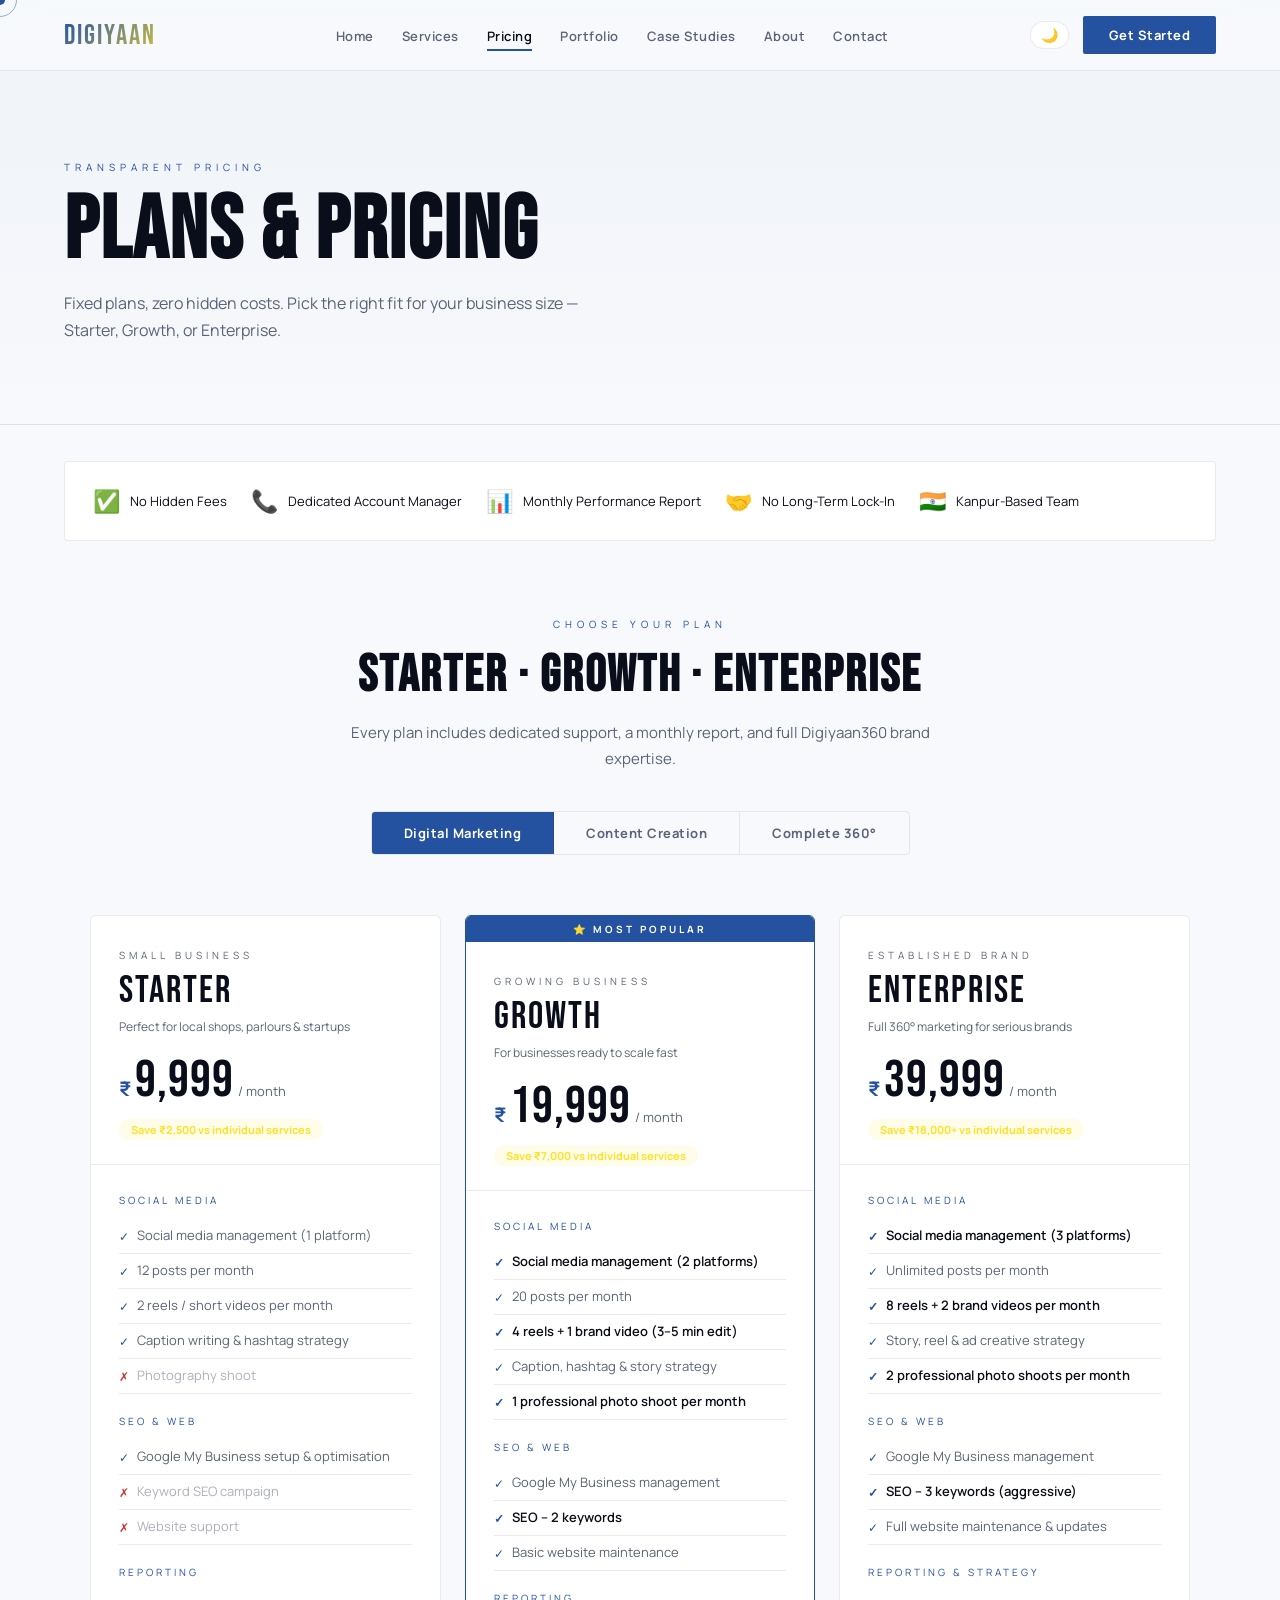
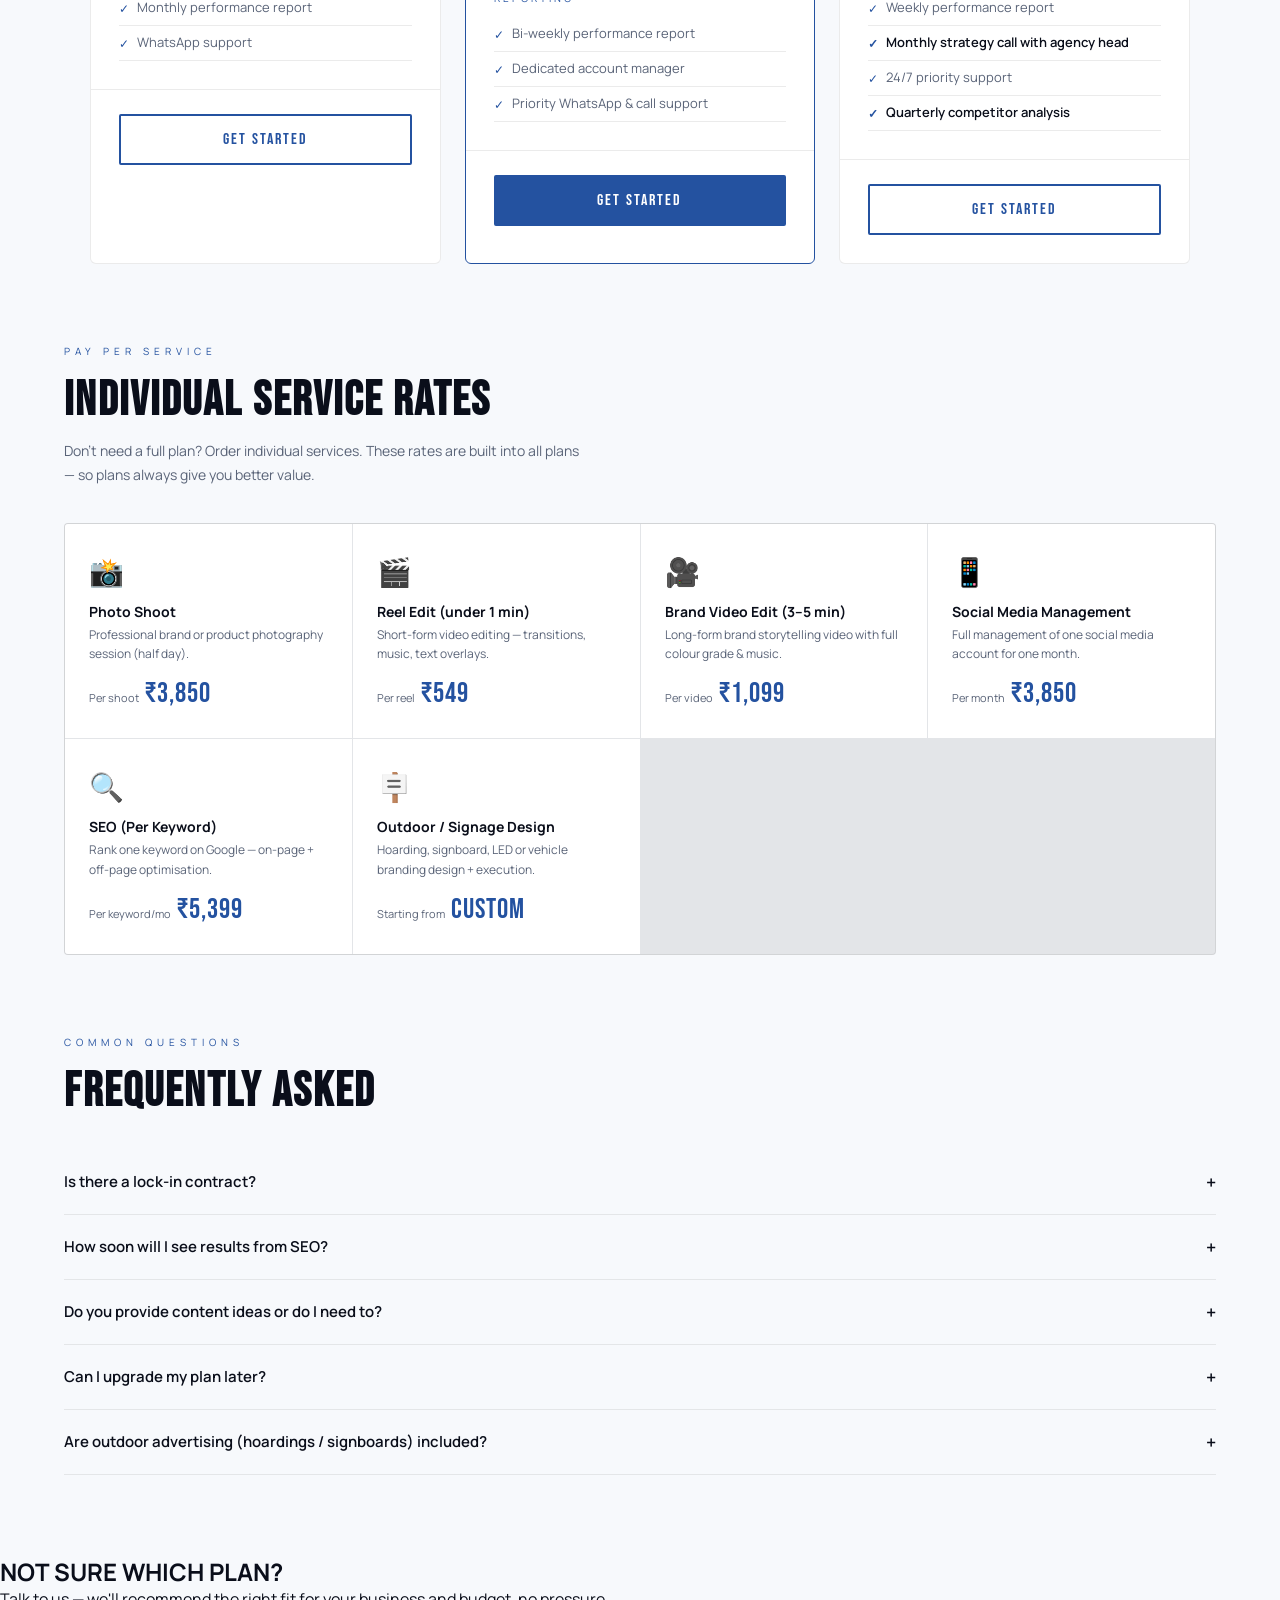
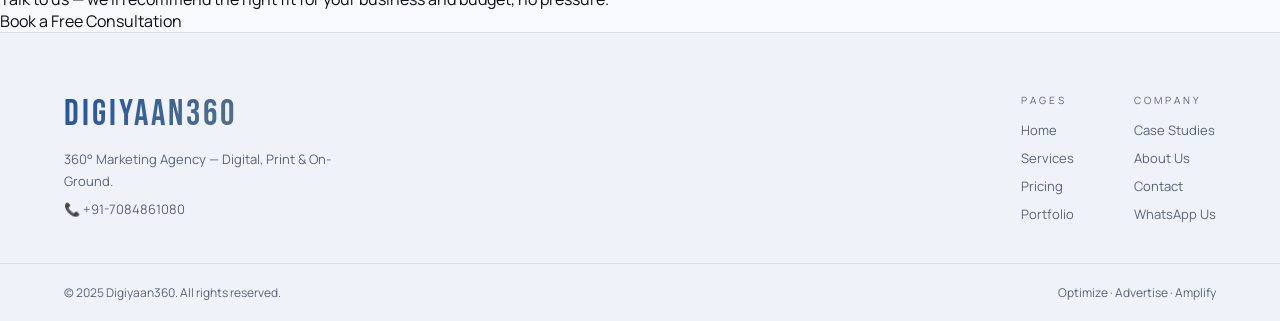
==== pricing.html @ b364d897 "Multipage website" ====
<!DOCTYPE html>
<html lang="en" data-theme="dark">
<head>
<meta charset="UTF-8">
<meta name="viewport" content="width=device-width, initial-scale=1.0">
<title>Pricing Plans – Digiyaan360</title>
<link rel="stylesheet" href="shared.css">
<style>
/* ── PRICING SPECIFIC ── */
.pricing-intro { padding: 40px 5% 0; text-align: center; }
.pricing-intro p { font-size: 15px; color: var(--muted-text); max-width: 600px; margin: 14px auto 0; line-height: 1.7; }

/* Tab switcher */
.plan-tabs {
  display: flex; justify-content: center; gap: 0;
  margin: 40px auto; width: fit-content;
  border: 1px solid var(--border); border-radius: 4px; overflow: hidden;
}
.plan-tab {
  padding: 12px 32px;
  background: none; border: none;
  font-family: 'Manrope', sans-serif;
  font-size: 13px; font-weight: 700;
  letter-spacing: 0.5px;
  color: var(--muted-text);
  cursor: pointer;
  transition: background 0.2s, color 0.2s;
  border-right: 1px solid var(--border);
}
.plan-tab:last-child { border-right: none; }
.plan-tab.active {
  background: var(--primary); color: #fff;
}

/* Plans grid */
.plans-section { padding: 20px 5% 80px; }
.plans-grid {
  display: grid; grid-template-columns: repeat(3,1fr);
  gap: 24px; max-width: 1100px; margin: 0 auto;
}
.pc {
  background: var(--card-bg);
  border: 1px solid var(--border);
  border-radius: 6px; overflow: hidden;
  position: relative;
  transition: transform 0.2s, box-shadow 0.2s;
}
.pc:hover { transform: translateY(-5px); box-shadow: 0 20px 50px var(--shadow); }
.pc.popular { border-color: var(--primary); }
.pc-badge {
  background: var(--primary); color: #fff;
  text-align: center; padding: 6px;
  font-size: 10px; letter-spacing: 3px; text-transform: uppercase;
  font-weight: 700;
}
.pc-head {
  padding: 32px 28px 24px;
  border-bottom: 1px solid var(--border);
}
.pc-tier {
  font-size: 10px; letter-spacing: 4px; text-transform: uppercase;
  color: var(--muted-text); margin-bottom: 10px;
}
.pc-name {
  font-family: 'Bebas Neue', sans-serif;
  font-size: 38px; letter-spacing: 2px; line-height: 1;
  margin-bottom: 8px;
}
.pc-tagline { font-size: 12px; color: var(--muted-text); margin-bottom: 20px; }
.pc-price {
  display: flex; align-items: baseline; gap: 4px;
  margin-bottom: 6px;
}
.pc-price .curr { font-size: 20px; font-weight: 700; color: var(--primary); }
.pc-price .amount {
  font-family: 'Bebas Neue', sans-serif;
  font-size: 52px; letter-spacing: 1px; line-height: 1;
}
.pc-price .period { font-size: 13px; color: var(--muted-text); }
.pc-saving {
  display: inline-block; padding: 3px 12px;
  background: rgba(255,225,39,0.1); color: var(--gold);
  border-radius: 10px; font-size: 11px; font-weight: 700;
  margin-top: 6px;
}
.pc-body { padding: 28px; }
.pc-section-label {
  font-size: 10px; letter-spacing: 3px; text-transform: uppercase;
  color: var(--primary); margin-bottom: 12px; margin-top: 20px;
}
.pc-section-label:first-child { margin-top: 0; }
.pc-features { list-style: none; }
.pc-features li {
  font-size: 13px; color: var(--muted-text);
  padding: 7px 0; border-bottom: 1px solid var(--border);
  display: flex; align-items: flex-start; gap: 8px; line-height: 1.5;
}
.pc-features li .ck { color: var(--primary); font-size: 12px; flex-shrink: 0; margin-top: 2px; }
.pc-features li .xk { color: #cc3333; font-size: 12px; flex-shrink: 0; margin-top: 2px; }
.pc-features li.highlight { color: var(--text); font-weight: 600; }
.pc-foot {
  padding: 24px 28px 28px;
  border-top: 1px solid var(--border);
}
.btn-plan {
  display: block; width: 100%;
  padding: 14px; text-align: center;
  border: 2px solid var(--primary);
  border-radius: 2px;
  font-family: 'Bebas Neue', sans-serif;
  font-size: 16px; letter-spacing: 2px;
  color: var(--primary);
  transition: background 0.2s, color 0.2s;
  cursor: pointer; text-decoration: none;
}
.btn-plan:hover, .pc.popular .btn-plan {
  background: var(--primary); color: #fff;
}
.pc.popular .btn-plan:hover {
  background: var(--primary-light);
}

/* Individual service pricing */
.service-pricing { padding: 0 5% 80px; }
.sp-title {
  font-family: 'Bebas Neue', sans-serif;
  font-size: clamp(28px, 4vw, 48px); letter-spacing: 2px;
  margin-bottom: 10px;
}
.sp-grid {
  display: grid; grid-template-columns: repeat(auto-fit, minmax(250px, 1fr));
  gap: 1px; background: var(--border);
  border: 1px solid var(--border);
  border-radius: 4px; overflow: hidden;
  margin-top: 36px;
}
.sp-item {
  background: var(--card-bg);
  padding: 28px 24px;
}
.sp-icon { font-size: 28px; margin-bottom: 12px; }
.sp-name { font-weight: 700; font-size: 14px; margin-bottom: 4px; }
.sp-desc { font-size: 12px; color: var(--muted-text); line-height: 1.6; margin-bottom: 14px; }
.sp-price-row { display: flex; align-items: baseline; gap: 6px; }
.sp-price-label { font-size: 11px; color: var(--muted-text); }
.sp-price-val {
  font-family: 'Bebas Neue', sans-serif;
  font-size: 28px; letter-spacing: 1px; color: var(--primary);
}

/* FAQ */
.faq-section { padding: 0 5% 80px; }
.faq-item {
  border-bottom: 1px solid var(--border);
  overflow: hidden;
}
.faq-q {
  display: flex; justify-content: space-between; align-items: center;
  padding: 20px 0; cursor: pointer; font-weight: 600; font-size: 15px;
  transition: color 0.2s;
}
.faq-q:hover { color: var(--primary); }
.faq-icon { font-size: 18px; transition: transform 0.2s; }
.faq-a {
  font-size: 14px; color: var(--muted-text); line-height: 1.7;
  max-height: 0; overflow: hidden; transition: max-height 0.3s, padding 0.3s;
}
.faq-item.open .faq-a { max-height: 200px; padding-bottom: 16px; }
.faq-item.open .faq-icon { transform: rotate(45deg); }

/* Trust badges */
.trust-row {
  display: flex; gap: 24px; flex-wrap: wrap;
  margin: 36px 5%;
  padding: 24px 28px;
  background: var(--card-bg);
  border: 1px solid var(--border); border-radius: 4px;
}
.trust-item { display: flex; align-items: center; gap: 10px; font-size: 13px; }
.trust-item .ti { font-size: 22px; }

@media(max-width:900px){
  .plans-grid { grid-template-columns: 1fr; }
}
@media(max-width:600px){
  .plan-tabs { flex-wrap: wrap; }
}
</style>
</head>
<body>

<div class="cursor" id="cursor"></div>
<div class="cursor-ring" id="cursorRing"></div>

<nav id="mainNav">
  <a href="index.html" class="nav-logo">DIGIYAAN<span>360</span></a>
  <ul class="nav-links" id="navLinks">
    <li><a href="index.html">Home</a></li>
    <li><a href="services.html">Services</a></li>
    <li><a href="pricing.html" class="active">Pricing</a></li>
    <li><a href="portfolio.html">Portfolio</a></li>
    <li><a href="case-studies.html">Case Studies</a></li>
    <li><a href="about.html">About</a></li>
    <li><a href="contact.html">Contact</a></li>
  </ul>
  <div class="nav-actions">
    <button class="theme-toggle" id="themeToggle"><span id="themeIcon">☀️</span></button>
    <a href="contact.html" class="nav-cta">Get Started</a>
    <button class="hamburger" id="hamburger">☰</button>
  </div>
</nav>

<!-- PAGE HEADER -->
<div class="page-header">
  <div class="page-header-label">Transparent Pricing</div>
  <h1>PLANS &amp; PRICING</h1>
  <p>Fixed plans, zero hidden costs. Pick the right fit for your business size — Starter, Growth, or Enterprise.</p>
</div>

<!-- TRUST ROW -->
<div class="trust-row">
  <div class="trust-item"><span class="ti">✅</span> No Hidden Fees</div>
  <div class="trust-item"><span class="ti">📞</span> Dedicated Account Manager</div>
  <div class="trust-item"><span class="ti">📊</span> Monthly Performance Report</div>
  <div class="trust-item"><span class="ti">🤝</span> No Long-Term Lock-In</div>
  <div class="trust-item"><span class="ti">🇮🇳</span> Kanpur-Based Team</div>
</div>

<!-- TABS -->
<div class="pricing-intro">
  <div class="section-label" style="text-align:center;font-size:10px;letter-spacing:5px;text-transform:uppercase;color:var(--primary);margin-bottom:14px;">Choose Your Plan</div>
  <h2 style="font-family:'Bebas Neue',sans-serif;font-size:clamp(28px,4vw,52px);letter-spacing:2px;">STARTER · GROWTH · ENTERPRISE</h2>
  <p>Every plan includes dedicated support, a monthly report, and full Digiyaan360 brand expertise.</p>
</div>
<div class="plan-tabs">
  <button class="plan-tab active" onclick="switchTab('digital',this)">Digital Marketing</button>
  <button class="plan-tab" onclick="switchTab('content',this)">Content Creation</button>
  <button class="plan-tab" onclick="switchTab('complete',this)">Complete 360°</button>
</div>

<!-- DIGITAL MARKETING PLANS -->
<div class="plans-section" id="tab-digital">
  <div class="plans-grid">
    <!-- STARTER -->
    <div class="pc">
      <div class="pc-head">
        <div class="pc-tier">Small Business</div>
        <div class="pc-name">STARTER</div>
        <div class="pc-tagline">Perfect for local shops, parlours &amp; startups</div>
        <div class="pc-price">
          <span class="curr">₹</span>
          <span class="amount">9,999</span>
          <span class="period">/ month</span>
        </div>
        <div class="pc-saving">Save ₹2,500 vs individual services</div>
      </div>
      <div class="pc-body">
        <div class="pc-section-label">Social Media</div>
        <ul class="pc-features">
          <li><span class="ck">✓</span><span>Social media management (1 platform)</span></li>
          <li><span class="ck">✓</span><span>12 posts per month</span></li>
          <li><span class="ck">✓</span><span>2 reels / short videos per month</span></li>
          <li><span class="ck">✓</span><span>Caption writing &amp; hashtag strategy</span></li>
          <li><span class="xk">✗</span><span style="opacity:.5">Photography shoot</span></li>
        </ul>
        <div class="pc-section-label">SEO &amp; Web</div>
        <ul class="pc-features">
          <li><span class="ck">✓</span><span>Google My Business setup &amp; optimisation</span></li>
          <li><span class="xk">✗</span><span style="opacity:.5">Keyword SEO campaign</span></li>
          <li><span class="xk">✗</span><span style="opacity:.5">Website support</span></li>
        </ul>
        <div class="pc-section-label">Reporting</div>
        <ul class="pc-features">
          <li><span class="ck">✓</span><span>Monthly performance report</span></li>
          <li><span class="ck">✓</span><span>WhatsApp support</span></li>
        </ul>
      </div>
      <div class="pc-foot">
        <a href="contact.html" class="btn-plan">Get Started</a>
      </div>
    </div>

    <!-- GROWTH -->
    <div class="pc popular">
      <div class="pc-badge">⭐ MOST POPULAR</div>
      <div class="pc-head">
        <div class="pc-tier">Growing Business</div>
        <div class="pc-name">GROWTH</div>
        <div class="pc-tagline">For businesses ready to scale fast</div>
        <div class="pc-price">
          <span class="curr">₹</span>
          <span class="amount">19,999</span>
          <span class="period">/ month</span>
        </div>
        <div class="pc-saving">Save ₹7,000 vs individual services</div>
      </div>
      <div class="pc-body">
        <div class="pc-section-label">Social Media</div>
        <ul class="pc-features">
          <li class="highlight"><span class="ck">✓</span><span>Social media management (2 platforms)</span></li>
          <li><span class="ck">✓</span><span>20 posts per month</span></li>
          <li class="highlight"><span class="ck">✓</span><span>4 reels + 1 brand video (3–5 min edit)</span></li>
          <li><span class="ck">✓</span><span>Caption, hashtag &amp; story strategy</span></li>
          <li class="highlight"><span class="ck">✓</span><span>1 professional photo shoot per month</span></li>
        </ul>
        <div class="pc-section-label">SEO &amp; Web</div>
        <ul class="pc-features">
          <li><span class="ck">✓</span><span>Google My Business management</span></li>
          <li class="highlight"><span class="ck">✓</span><span>SEO – 2 keywords</span></li>
          <li><span class="ck">✓</span><span>Basic website maintenance</span></li>
        </ul>
        <div class="pc-section-label">Reporting</div>
        <ul class="pc-features">
          <li><span class="ck">✓</span><span>Bi-weekly performance report</span></li>
          <li><span class="ck">✓</span><span>Dedicated account manager</span></li>
          <li><span class="ck">✓</span><span>Priority WhatsApp &amp; call support</span></li>
        </ul>
      </div>
      <div class="pc-foot">
        <a href="contact.html" class="btn-plan">Get Started</a>
      </div>
    </div>

    <!-- ENTERPRISE -->
    <div class="pc">
      <div class="pc-head">
        <div class="pc-tier">Established Brand</div>
        <div class="pc-name">ENTERPRISE</div>
        <div class="pc-tagline">Full 360° marketing for serious brands</div>
        <div class="pc-price">
          <span class="curr">₹</span>
          <span class="amount">39,999</span>
          <span class="period">/ month</span>
        </div>
        <div class="pc-saving">Save ₹18,000+ vs individual services</div>
      </div>
      <div class="pc-body">
        <div class="pc-section-label">Social Media</div>
        <ul class="pc-features">
          <li class="highlight"><span class="ck">✓</span><span>Social media management (3 platforms)</span></li>
          <li><span class="ck">✓</span><span>Unlimited posts per month</span></li>
          <li class="highlight"><span class="ck">✓</span><span>8 reels + 2 brand videos per month</span></li>
          <li><span class="ck">✓</span><span>Story, reel &amp; ad creative strategy</span></li>
          <li class="highlight"><span class="ck">✓</span><span>2 professional photo shoots per month</span></li>
        </ul>
        <div class="pc-section-label">SEO &amp; Web</div>
        <ul class="pc-features">
          <li><span class="ck">✓</span><span>Google My Business management</span></li>
          <li class="highlight"><span class="ck">✓</span><span>SEO – 3 keywords (aggressive)</span></li>
          <li><span class="ck">✓</span><span>Full website maintenance &amp; updates</span></li>
        </ul>
        <div class="pc-section-label">Reporting &amp; Strategy</div>
        <ul class="pc-features">
          <li><span class="ck">✓</span><span>Weekly performance report</span></li>
          <li class="highlight"><span class="ck">✓</span><span>Monthly strategy call with agency head</span></li>
          <li><span class="ck">✓</span><span>24/7 priority support</span></li>
          <li class="highlight"><span class="ck">✓</span><span>Quarterly competitor analysis</span></li>
        </ul>
      </div>
      <div class="pc-foot">
        <a href="contact.html" class="btn-plan">Get Started</a>
      </div>
    </div>
  </div>
</div>

<!-- CONTENT CREATION PLANS -->
<div class="plans-section" id="tab-content" style="display:none;">
  <div class="plans-grid">
    <div class="pc">
      <div class="pc-head">
        <div class="pc-tier">Small Business</div>
        <div class="pc-name">CONTENT BASIC</div>
        <div class="pc-tagline">Occasional shoots &amp; reels</div>
        <div class="pc-price">
          <span class="curr">₹</span><span class="amount">7,499</span><span class="period">/ month</span>
        </div>
      </div>
      <div class="pc-body">
        <ul class="pc-features">
          <li><span class="ck">✓</span><span>1 photo shoot per month (₹3,850 value)</span></li>
          <li><span class="ck">✓</span><span>2 reels edited (under 1 min each)</span></li>
          <li><span class="ck">✓</span><span>5 static post designs</span></li>
          <li><span class="ck">✓</span><span>Raw files included</span></li>
          <li><span class="xk">✗</span><span style="opacity:.5">Long-form video edit</span></li>
        </ul>
      </div>
      <div class="pc-foot"><a href="contact.html" class="btn-plan">Get Started</a></div>
    </div>
    <div class="pc popular">
      <div class="pc-badge">⭐ MOST POPULAR</div>
      <div class="pc-head">
        <div class="pc-tier">Growing Business</div>
        <div class="pc-name">CONTENT PRO</div>
        <div class="pc-tagline">Regular content machine</div>
        <div class="pc-price">
          <span class="curr">₹</span><span class="amount">14,999</span><span class="period">/ month</span>
        </div>
        <div class="pc-saving">Save ₹4,500 vs individual</div>
      </div>
      <div class="pc-body">
        <ul class="pc-features">
          <li class="highlight"><span class="ck">✓</span><span>2 photo shoots per month</span></li>
          <li><span class="ck">✓</span><span>4 reels edited (under 1 min)</span></li>
          <li class="highlight"><span class="ck">✓</span><span>1 brand video edit (3–5 min)</span></li>
          <li><span class="ck">✓</span><span>10 static post designs</span></li>
          <li><span class="ck">✓</span><span>Thumbnail design for YouTube</span></li>
          <li><span class="ck">✓</span><span>Raw + edited files</span></li>
        </ul>
      </div>
      <div class="pc-foot"><a href="contact.html" class="btn-plan">Get Started</a></div>
    </div>
    <div class="pc">
      <div class="pc-head">
        <div class="pc-tier">Established Brand</div>
        <div class="pc-name">CONTENT STUDIO</div>
        <div class="pc-tagline">Agency-grade content every week</div>
        <div class="pc-price">
          <span class="curr">₹</span><span class="amount">27,999</span><span class="period">/ month</span>
        </div>
        <div class="pc-saving">Save ₹10,000+ vs individual</div>
      </div>
      <div class="pc-body">
        <ul class="pc-features">
          <li class="highlight"><span class="ck">✓</span><span>4 photo shoots per month</span></li>
          <li><span class="ck">✓</span><span>8 reels edited (under 1 min)</span></li>
          <li class="highlight"><span class="ck">✓</span><span>2 brand videos (3–5 min each)</span></li>
          <li><span class="ck">✓</span><span>Unlimited static designs</span></li>
          <li><span class="ck">✓</span><span>YouTube thumbnail batch</span></li>
          <li class="highlight"><span class="ck">✓</span><span>Dedicated content strategist</span></li>
          <li><span class="ck">✓</span><span>Content calendar planning</span></li>
        </ul>
      </div>
      <div class="pc-foot"><a href="contact.html" class="btn-plan">Get Started</a></div>
    </div>
  </div>
</div>

<!-- COMPLETE 360 PLANS -->
<div class="plans-section" id="tab-complete" style="display:none;">
  <div class="plans-grid">
    <div class="pc">
      <div class="pc-head">
        <div class="pc-tier">Small Business · 360°</div>
        <div class="pc-name">360° BASIC</div>
        <div class="pc-tagline">End-to-end for small teams</div>
        <div class="pc-price">
          <span class="curr">₹</span><span class="amount">17,499</span><span class="period">/ month</span>
        </div>
        <div class="pc-saving">Save ₹5,000 vs individual</div>
      </div>
      <div class="pc-body">
        <ul class="pc-features">
          <li><span class="ck">✓</span><span>Social media management (1 platform)</span></li>
          <li><span class="ck">✓</span><span>1 photo shoot / month</span></li>
          <li><span class="ck">✓</span><span>2 reels / month</span></li>
          <li><span class="ck">✓</span><span>Google My Business</span></li>
          <li><span class="ck">✓</span><span>SEO – 1 keyword</span></li>
          <li><span class="ck">✓</span><span>Basic outdoor design (1 creative)</span></li>
        </ul>
      </div>
      <div class="pc-foot"><a href="contact.html" class="btn-plan">Get Started</a></div>
    </div>
    <div class="pc popular">
      <div class="pc-badge">⭐ MOST POPULAR</div>
      <div class="pc-head">
        <div class="pc-tier">Medium Business · 360°</div>
        <div class="pc-name">360° GROWTH</div>
        <div class="pc-tagline">The complete growth engine</div>
        <div class="pc-price">
          <span class="curr">₹</span><span class="amount">34,999</span><span class="period">/ month</span>
        </div>
        <div class="pc-saving">Save ₹15,000+ vs individual</div>
      </div>
      <div class="pc-body">
        <ul class="pc-features">
          <li class="highlight"><span class="ck">✓</span><span>Social media (2 platforms)</span></li>
          <li><span class="ck">✓</span><span>2 photo shoots / month</span></li>
          <li class="highlight"><span class="ck">✓</span><span>4 reels + 1 brand video</span></li>
          <li><span class="ck">✓</span><span>Google My Business + local SEO</span></li>
          <li class="highlight"><span class="ck">✓</span><span>SEO – 2 keywords</span></li>
          <li><span class="ck">✓</span><span>1 outdoor creative design</span></li>
          <li><span class="ck">✓</span><span>Website maintenance</span></li>
          <li class="highlight"><span class="ck">✓</span><span>Bi-weekly strategy reports</span></li>
        </ul>
      </div>
      <div class="pc-foot"><a href="contact.html" class="btn-plan">Get Started</a></div>
    </div>
    <div class="pc">
      <div class="pc-head">
        <div class="pc-tier">Large Business · 360°</div>
        <div class="pc-name">360° ENTERPRISE</div>
        <div class="pc-tagline">Full domination — digital + ground</div>
        <div class="pc-price">
          <span class="curr">₹</span><span class="amount">59,999</span><span class="period">/ month</span>
        </div>
        <div class="pc-saving">Save ₹30,000+ vs individual</div>
      </div>
      <div class="pc-body">
        <ul class="pc-features">
          <li class="highlight"><span class="ck">✓</span><span>Social media (3+ platforms)</span></li>
          <li><span class="ck">✓</span><span>4 photo shoots / month</span></li>
          <li class="highlight"><span class="ck">✓</span><span>8 reels + 2 brand videos</span></li>
          <li><span class="ck">✓</span><span>Full SEO — 3 keywords (aggressive)</span></li>
          <li class="highlight"><span class="ck">✓</span><span>Outdoor ad design &amp; execution support</span></li>
          <li><span class="ck">✓</span><span>Paid ads management (Meta/Google)</span></li>
          <li class="highlight"><span class="ck">✓</span><span>Website design &amp; maintenance</span></li>
          <li><span class="ck">✓</span><span>Weekly reports + monthly strategy call</span></li>
          <li class="highlight"><span class="ck">✓</span><span>Dedicated team of 3 specialists</span></li>
        </ul>
      </div>
      <div class="pc-foot"><a href="contact.html" class="btn-plan">Get Started</a></div>
    </div>
  </div>
</div>

<!-- INDIVIDUAL SERVICE RATES -->
<div class="service-pricing">
  <div class="section-label" style="font-size:10px;letter-spacing:5px;text-transform:uppercase;color:var(--primary);margin-bottom:14px;">Pay Per Service</div>
  <h2 class="sp-title">Individual Service Rates</h2>
  <p style="font-size:14px;color:var(--muted-text);max-width:520px;line-height:1.7;">Don't need a full plan? Order individual services. These rates are built into all plans — so plans always give you better value.</p>
  <div class="sp-grid">
    <div class="sp-item">
      <div class="sp-icon">📸</div>
      <div class="sp-name">Photo Shoot</div>
      <div class="sp-desc">Professional brand or product photography session (half day).</div>
      <div class="sp-price-row">
        <span class="sp-price-label">Per shoot</span>
        <span class="sp-price-val">₹3,850</span>
      </div>
    </div>
    <div class="sp-item">
      <div class="sp-icon">🎬</div>
      <div class="sp-name">Reel Edit (under 1 min)</div>
      <div class="sp-desc">Short-form video editing — transitions, music, text overlays.</div>
      <div class="sp-price-row">
        <span class="sp-price-label">Per reel</span>
        <span class="sp-price-val">₹549</span>
      </div>
    </div>
    <div class="sp-item">
      <div class="sp-icon">🎥</div>
      <div class="sp-name">Brand Video Edit (3–5 min)</div>
      <div class="sp-desc">Long-form brand storytelling video with full colour grade &amp; music.</div>
      <div class="sp-price-row">
        <span class="sp-price-label">Per video</span>
        <span class="sp-price-val">₹1,099</span>
      </div>
    </div>
    <div class="sp-item">
      <div class="sp-icon">📱</div>
      <div class="sp-name">Social Media Management</div>
      <div class="sp-desc">Full management of one social media account for one month.</div>
      <div class="sp-price-row">
        <span class="sp-price-label">Per month</span>
        <span class="sp-price-val">₹3,850</span>
      </div>
    </div>
    <div class="sp-item">
      <div class="sp-icon">🔍</div>
      <div class="sp-name">SEO (Per Keyword)</div>
      <div class="sp-desc">Rank one keyword on Google — on-page + off-page optimisation.</div>
      <div class="sp-price-row">
        <span class="sp-price-label">Per keyword/mo</span>
        <span class="sp-price-val">₹5,399</span>
      </div>
    </div>
    <div class="sp-item">
      <div class="sp-icon">🪧</div>
      <div class="sp-name">Outdoor / Signage Design</div>
      <div class="sp-desc">Hoarding, signboard, LED or vehicle branding design + execution.</div>
      <div class="sp-price-row">
        <span class="sp-price-label">Starting from</span>
        <span class="sp-price-val">Custom</span>
      </div>
    </div>
  </div>
</div>

<!-- FAQ -->
<div class="faq-section">
  <div class="section-label" style="font-size:10px;letter-spacing:5px;text-transform:uppercase;color:var(--primary);margin-bottom:14px;">Common Questions</div>
  <h2 style="font-family:'Bebas Neue',sans-serif;font-size:clamp(28px,4vw,48px);letter-spacing:2px;margin-bottom:30px;">FREQUENTLY ASKED</h2>

  <div class="faq-item">
    <div class="faq-q" onclick="toggleFaq(this)">Is there a lock-in contract? <span class="faq-icon">+</span></div>
    <div class="faq-a">No long-term lock-in. All our plans are month-to-month. We prefer to earn your business every month through results, not contracts.</div>
  </div>
  <div class="faq-item">
    <div class="faq-q" onclick="toggleFaq(this)">How soon will I see results from SEO? <span class="faq-icon">+</span></div>
    <div class="faq-a">SEO typically shows measurable improvement within 4–8 weeks for local keywords. You'll see clear ranking changes in your monthly report.</div>
  </div>
  <div class="faq-item">
    <div class="faq-q" onclick="toggleFaq(this)">Do you provide content ideas or do I need to? <span class="faq-icon">+</span></div>
    <div class="faq-a">We handle everything — content strategy, ideas, scripts, shoot coordination, editing, and posting. You just approve the content calendar each month.</div>
  </div>
  <div class="faq-item">
    <div class="faq-q" onclick="toggleFaq(this)">Can I upgrade my plan later? <span class="faq-icon">+</span></div>
    <div class="faq-a">Absolutely. You can upgrade at any time. The difference in cost is prorated for the remaining days of the month. Many clients start on Starter and grow to Enterprise within 3–6 months.</div>
  </div>
  <div class="faq-item">
    <div class="faq-q" onclick="toggleFaq(this)">Are outdoor advertising (hoardings / signboards) included? <span class="faq-icon">+</span></div>
    <div class="faq-a">Design creatives for outdoor are included in higher plans. The physical execution cost (printing, LED panels, installation) varies by size and location — we'll give you a separate quote for that.</div>
  </div>
</div>

<!-- CTA -->
<div class="cta-band">
  <h2>NOT SURE WHICH PLAN?</h2>
  <p>Talk to us — we'll recommend the right fit for your business and budget, no pressure.</p>
  <a href="contact.html" class="btn-white">Book a Free Consultation</a>
</div>

<footer class="site-footer">
  <div class="footer-top">
    <div>
      <div class="footer-logo">DIGIYAAN<span>360</span></div>
      <p class="footer-desc">360° Marketing Agency — Digital, Print &amp; On-Ground.</p>
      <p style="font-size:13px;color:var(--muted-text);margin-top:8px;">📞 +91-7084861080</p>
    </div>
    <div class="footer-nav">
      <div class="footer-nav-col">
        <div class="footer-nav-title">Pages</div>
        <a href="index.html">Home</a>
        <a href="services.html">Services</a>
        <a href="pricing.html">Pricing</a>
        <a href="portfolio.html">Portfolio</a>
      </div>
      <div class="footer-nav-col">
        <div class="footer-nav-title">Company</div>
        <a href="case-studies.html">Case Studies</a>
        <a href="about.html">About Us</a>
        <a href="contact.html">Contact</a>
        <a href="https://wa.me/917084861080" target="_blank">WhatsApp Us</a>
      </div>
    </div>
  </div>
  <div class="footer-bottom">
    <span>© 2025 Digiyaan360. All rights reserved.</span>
    <span>Optimize · Advertise · Amplify</span>
  </div>
</footer>

<script src="shared.js"></script>
<script>
function switchTab(id, btn) {
  ['digital','content','complete'].forEach(function(t){
    document.getElementById('tab-'+t).style.display = t===id ? 'block' : 'none';
  });
  document.querySelectorAll('.plan-tab').forEach(function(b){ b.classList.remove('active'); });
  btn.classList.add('active');
}
function toggleFaq(q) {
  var item = q.parentElement;
  item.classList.toggle('open');
}
</script>
</body>
</html>
---- shared.css ----
/* ══════════════════════════════════════════
   DIGIYAAN360 – Shared Design System
   Light/Dark with system detection + toggle
   ══════════════════════════════════════════ */

@import url('https://fonts.googleapis.com/css2?family=Bebas+Neue&family=Manrope:wght@300;400;500;600;700;800&family=Noto+Sans+Devanagari:wght@400;700&display=swap');

/* ── CSS VARIABLES ── */
:root {
  --primary: #2452A0;
  --primary-light: #3566c4;
  --gold: #FFE127;
  --gold-dark: #d4b800;

  /* Dark theme (default) */
  --bg: #080C14;
  --bg-2: #0d1320;
  --card-bg: #0f1828;
  --card-hover: #141f35;
  --section-alt: #0b1220;
  --text: #F0EDE6;
  --muted-text: #8899aa;
  --border: rgba(255,255,255,0.07);
  --nav-bg: rgba(8,12,20,0.92);
  --input-bg: #0f1828;
  --shadow: rgba(0,0,0,0.6);
}

[data-theme="light"] {
  --bg: #F7F9FC;
  --bg-2: #EFF2F8;
  --card-bg: #FFFFFF;
  --card-hover: #F0F4FF;
  --section-alt: #EFF2F8;
  --text: #0A0E1A;
  --muted-text: #5a6478;
  --border: rgba(0,0,0,0.08);
  --nav-bg: rgba(247,249,252,0.94);
  --input-bg: #FFFFFF;
  --shadow: rgba(0,0,0,0.12);
}

/* ── RESET ── */
*, *::before, *::after { margin: 0; padding: 0; box-sizing: border-box; }
html { scroll-behavior: smooth; }
body {
  font-family: 'Manrope', sans-serif;
  background: var(--bg);
  color: var(--text);
  overflow-x: hidden;
  cursor: none;
  transition: background 0.3s, color 0.3s;
}
a { text-decoration: none; color: inherit; }
img { max-width: 100%; }

/* ── CURSOR ── */
.cursor {
  width: 10px; height: 10px;
  background: var(--primary);
  border-radius: 50%;
  position: fixed; top: 0; left: 0;
  pointer-events: none; z-index: 9999;
  transform: translate(-50%,-50%);
  transition: transform 0.08s;
}
.cursor-ring {
  width: 34px; height: 34px;
  border: 1.5px solid var(--primary);
  border-radius: 50%;
  position: fixed; top: 0; left: 0;
  pointer-events: none; z-index: 9998;
  transform: translate(-50%,-50%);
  transition: transform 0.14s, width 0.2s, height 0.2s;
  opacity: 0.45;
}

/* ── SPLASH ── */
#splash {
  position: fixed; inset: 0; z-index: 9000;
  background: #04070f;
  display: flex; flex-direction: column;
  align-items: center; justify-content: center;
  text-align: center;
  transition: opacity 0.6s, visibility 0.6s;
}
#splash.hide { opacity: 0; visibility: hidden; pointer-events: none; }
.splash-ring {
  width: 220px; height: 220px;
  border: 1.5px solid rgba(36,82,160,0.15);
  border-radius: 50%;
  position: absolute;
  animation: p-ring 3.5s ease-in-out infinite;
}
.splash-ring:nth-child(2) { animation-delay: 1.1s; transform: scale(1.5); }
.splash-ring:nth-child(3) { animation-delay: 2.2s; transform: scale(2.1); }
@keyframes p-ring { 0%,100%{opacity:.25}50%{opacity:.7} }
.splash-badge {
  font-family: 'Bebas Neue', sans-serif;
  font-size: clamp(52px, 10vw, 118px);
  line-height: 1;
  background: linear-gradient(135deg, #2452A0 0%, #FFE127 100%);
  -webkit-background-clip: text; -webkit-text-fill-color: transparent;
  background-clip: text;
  letter-spacing: 4px;
}
.splash-sub {
  font-size: clamp(11px, 1.8vw, 15px);
  letter-spacing: 6px; text-transform: uppercase;
  color: #556; margin-top: 8px;
}
.splash-tagline {
  margin-top: 20px;
  font-size: clamp(14px, 2.2vw, 20px);
  font-weight: 600; color: #d0cdc8;
  max-width: 580px; line-height: 1.5;
}
.splash-hindi {
  font-family: 'Noto Sans Devanagari', sans-serif;
  font-size: clamp(12px,1.6vw,15px); color: #445; margin-top: 8px;
}
.enter-btn {
  margin-top: 38px; padding: 14px 50px;
  background: linear-gradient(135deg, #2452A0, #FFE127);
  border: none; border-radius: 2px;
  font-family: 'Bebas Neue', sans-serif;
  font-size: 19px; letter-spacing: 3px;
  color: #fff; cursor: pointer;
  transition: transform 0.2s, box-shadow 0.2s;
}
.enter-btn:hover { transform: scale(1.05); box-shadow: 0 0 40px rgba(36,82,160,0.5); }

/* ── NAV ── */
nav {
  position: fixed; top: 0; left: 0; right: 0; z-index: 1000;
  display: flex; align-items: center; justify-content: space-between;
  padding: 16px 5%;
  background: var(--nav-bg);
  backdrop-filter: blur(18px);
  border-bottom: 1px solid var(--border);
  transition: background 0.3s;
}
.nav-logo {
  font-family: 'Bebas Neue', sans-serif;
  font-size: 28px; letter-spacing: 2px;
  background: linear-gradient(135deg, var(--primary), var(--gold));
  -webkit-background-clip: text; -webkit-text-fill-color: transparent;
  background-clip: text;
  cursor: pointer;
}
.nav-logo span { opacity: 0.8; }
.nav-links {
  display: flex; gap: 28px; list-style: none;
}
.nav-links a {
  font-size: 13px; font-weight: 600;
  letter-spacing: 0.5px;
  color: var(--muted-text);
  transition: color 0.2s;
  padding: 4px 0;
  border-bottom: 2px solid transparent;
}
.nav-links a:hover, .nav-links a.active {
  color: var(--text);
  border-bottom-color: var(--primary);
}
.nav-actions { display: flex; align-items: center; gap: 14px; }
.theme-toggle {
  background: var(--card-bg); border: 1px solid var(--border);
  border-radius: 20px; padding: 5px 10px;
  font-size: 14px; cursor: pointer;
  transition: background 0.2s;
}
.theme-toggle:hover { background: var(--card-hover); }
.nav-cta {
  padding: 10px 26px;
  background: var(--primary); color: #fff;
  border-radius: 2px;
  font-size: 13px; font-weight: 700;
  letter-spacing: 0.5px;
  transition: background 0.2s, transform 0.15s;
}
.nav-cta:hover { background: var(--primary-light); transform: translateY(-1px); }
.hamburger {
  display: none; background: none; border: none;
  font-size: 22px; color: var(--text); cursor: pointer;
}

/* ── PAGE HEADER (inner pages) ── */
.page-header {
  padding: 160px 5% 80px;
  background: linear-gradient(180deg, var(--bg-2) 0%, var(--bg) 100%);
  border-bottom: 1px solid var(--border);
}
.page-header-label {
  font-size: 10px; letter-spacing: 5px; text-transform: uppercase;
  color: var(--primary); margin-bottom: 14px;
}
.page-header h1 {
  font-family: 'Bebas Neue', sans-serif;
  font-size: clamp(44px, 7vw, 88px); letter-spacing: 2px;
  line-height: 1;
}
.page-header p {
  font-size: 16px; color: var(--muted-text);
  max-width: 540px; line-height: 1.7; margin-top: 14px;
}

/* ── FOOTER ── */
.site-footer {
  background: var(--bg-2);
  border-top: 1px solid var(--border);
}
.footer-top {
  display: grid; grid-template-columns: 1fr auto;
  gap: 40px; padding: 60px 5% 40px;
}
.footer-logo {
  font-family: 'Bebas Neue', sans-serif;
  font-size: 36px; letter-spacing: 3px;
  background: linear-gradient(135deg, var(--primary), var(--gold));
  -webkit-background-clip: text; -webkit-text-fill-color: transparent;
  background-clip: text;
  margin-bottom: 12px;
}
.footer-desc { font-size: 13px; color: var(--muted-text); max-width: 300px; line-height: 1.7; }
.footer-nav { display: flex; gap: 60px; }
.footer-nav-col { display: flex; flex-direction: column; gap: 10px; }
.footer-nav-title { font-size: 10px; letter-spacing: 3px; text-transform: uppercase; color: var(--muted-text); margin-bottom: 4px; }
.footer-nav-col a { font-size: 13px; color: var(--muted-text); transition: color 0.2s; }
.footer-nav-col a:hover { color: var(--primary); }
.footer-bottom {
  display: flex; justify-content: space-between; align-items: center;
  padding: 20px 5%;
  border-top: 1px solid var(--border);
  font-size: 12px; color: var(--muted-text);
}

/* ── UTILITY ── */
.tag {
  display: inline-block;
  padding: 3px 12px; border-radius: 10px;
  border: 1px solid var(--border);
  font-size: 11px; color: var(--muted-text);
  letter-spacing: 0.5px;
}
.gold-tag {
  border-color: rgba(255,225,39,0.3);
  color: var(--gold); background: rgba(255,225,39,0.06);
}
.blue-tag {
  border-color: rgba(36,82,160,0.4);
  color: var(--primary); background: rgba(36,82,160,0.08);
}
.divider { height: 1px; background: var(--border); margin: 0 5%; }

/* ── MOBILE ── */
@media(max-width:900px){
  .nav-links { display: none; flex-direction: column; }
  .nav-links.open {
    display: flex;
    position: fixed; top: 60px; left: 0; right: 0;
    background: var(--nav-bg);
    backdrop-filter: blur(18px);
    padding: 20px 5%;
    border-bottom: 1px solid var(--border);
  }
  .hamburger { display: block; }
  .footer-top { grid-template-columns: 1fr; }
  .footer-nav { flex-wrap: wrap; gap: 30px; }
  .footer-bottom { flex-direction: column; gap: 8px; text-align: center; }
}
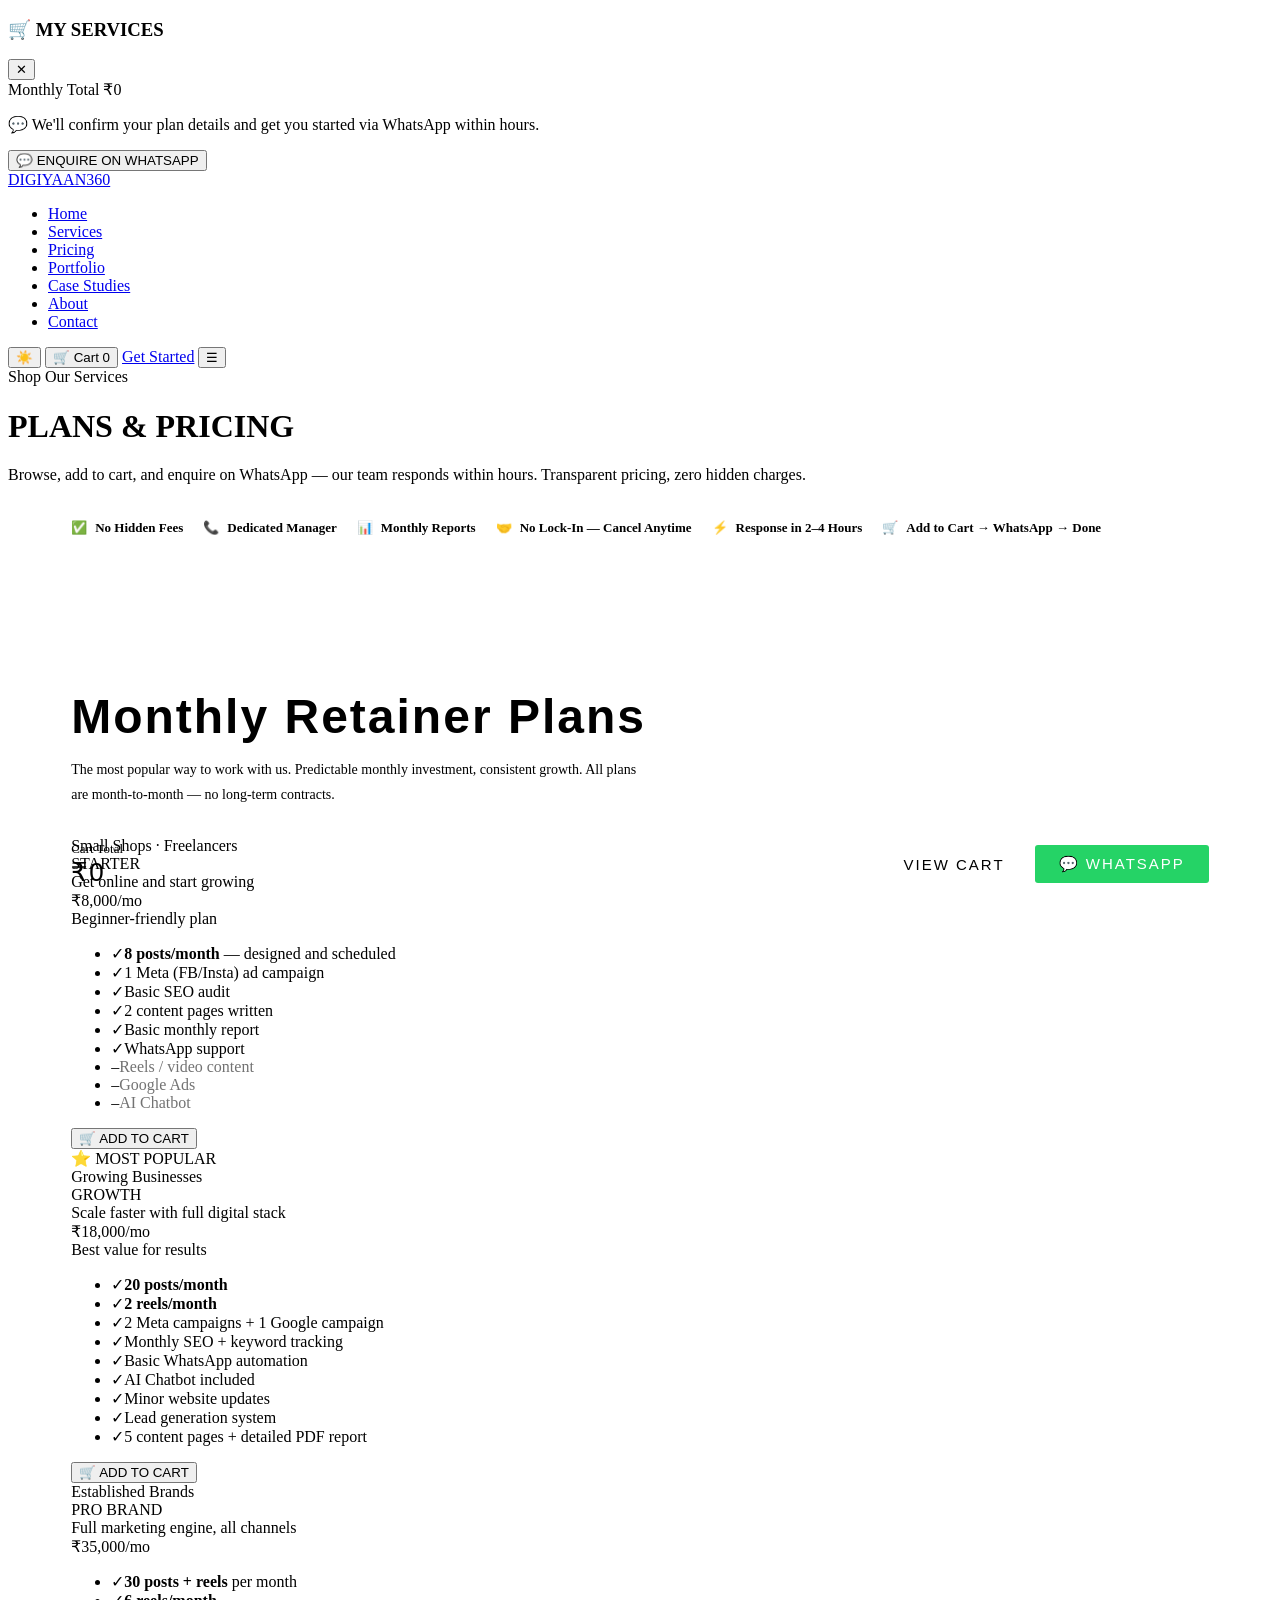
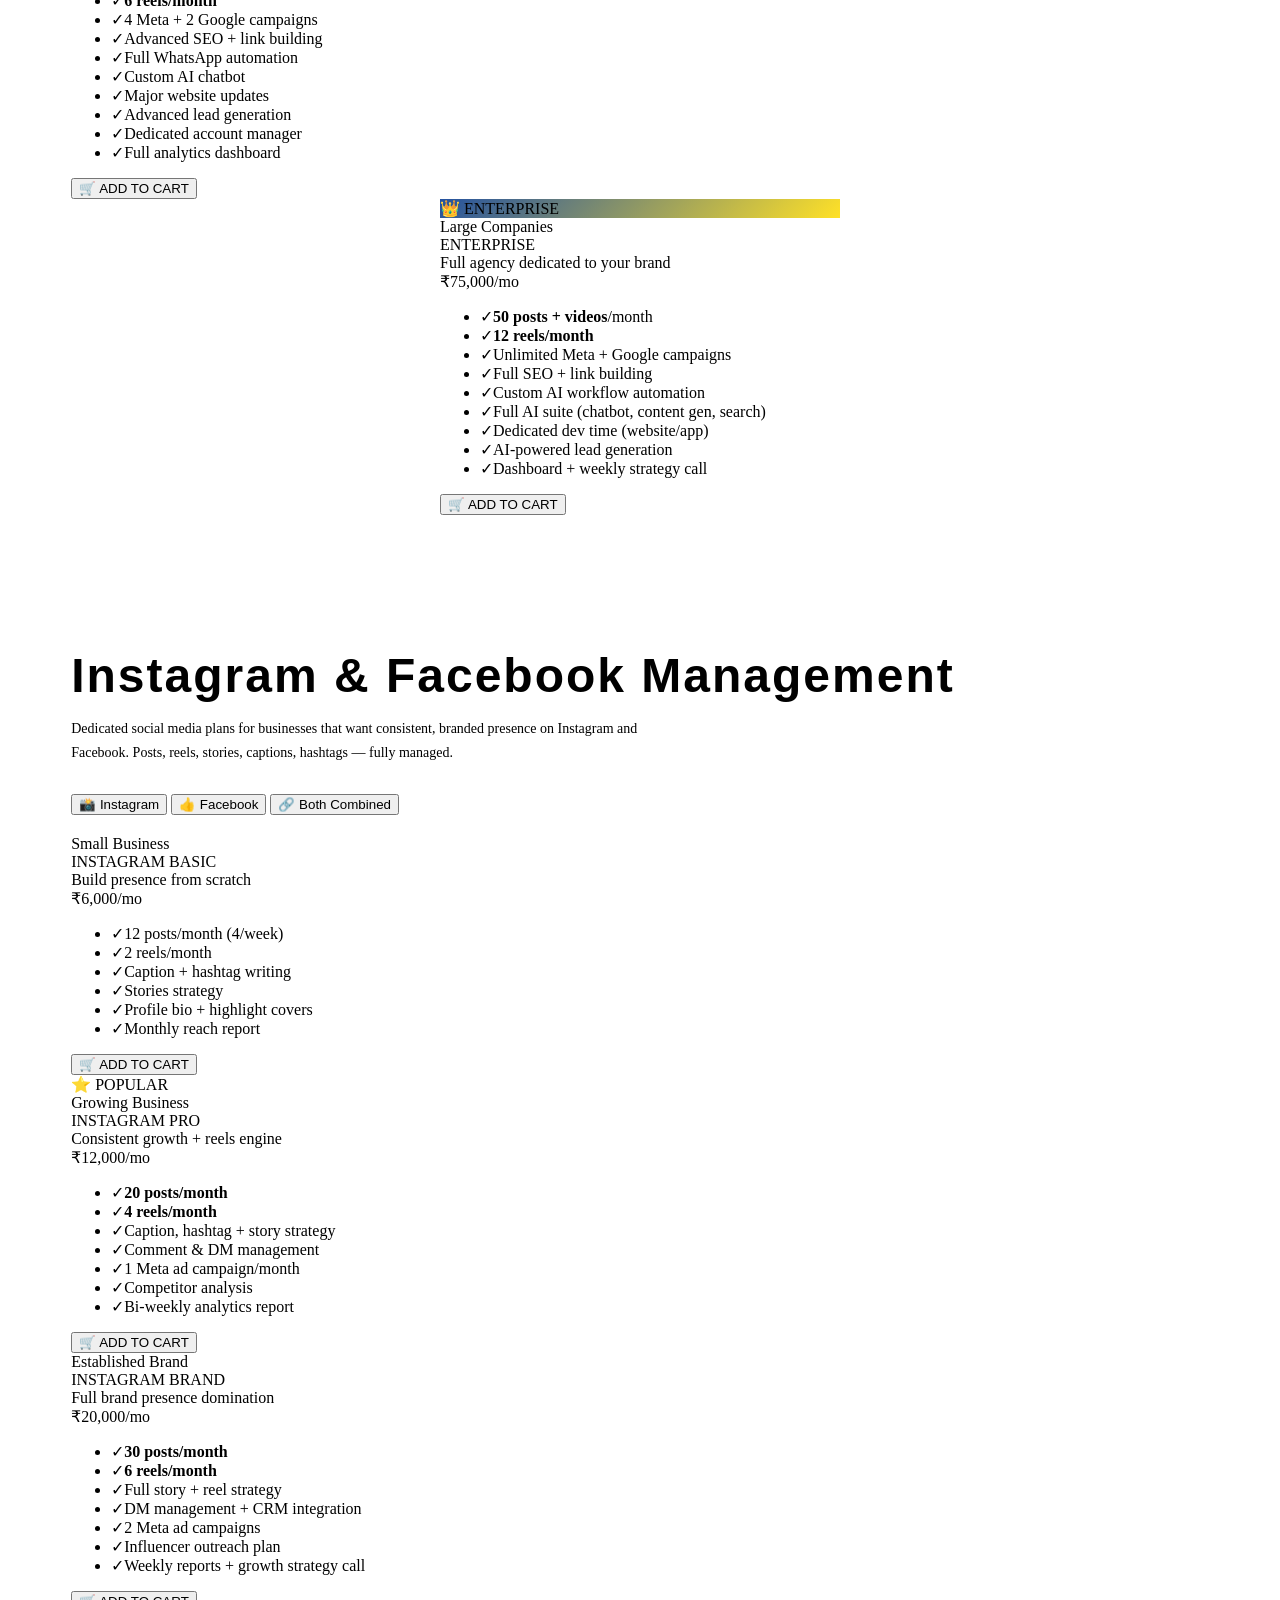
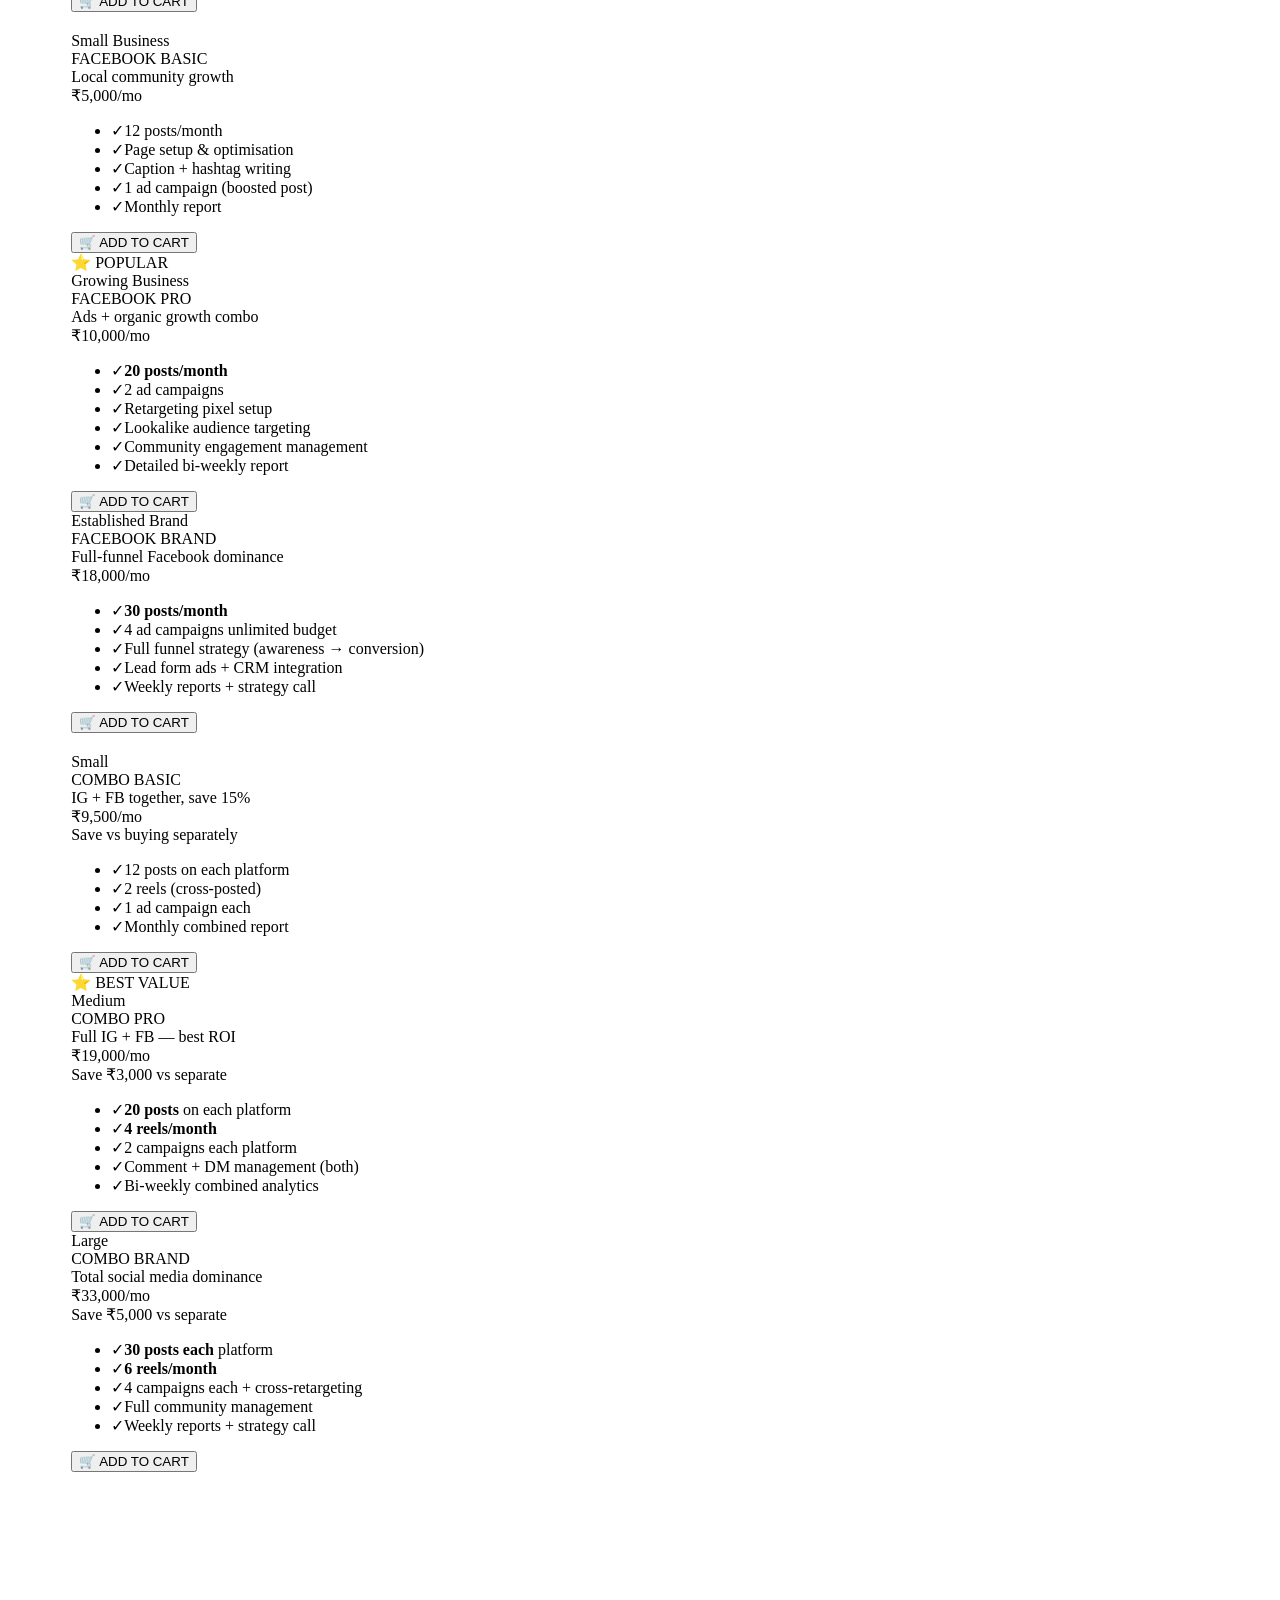
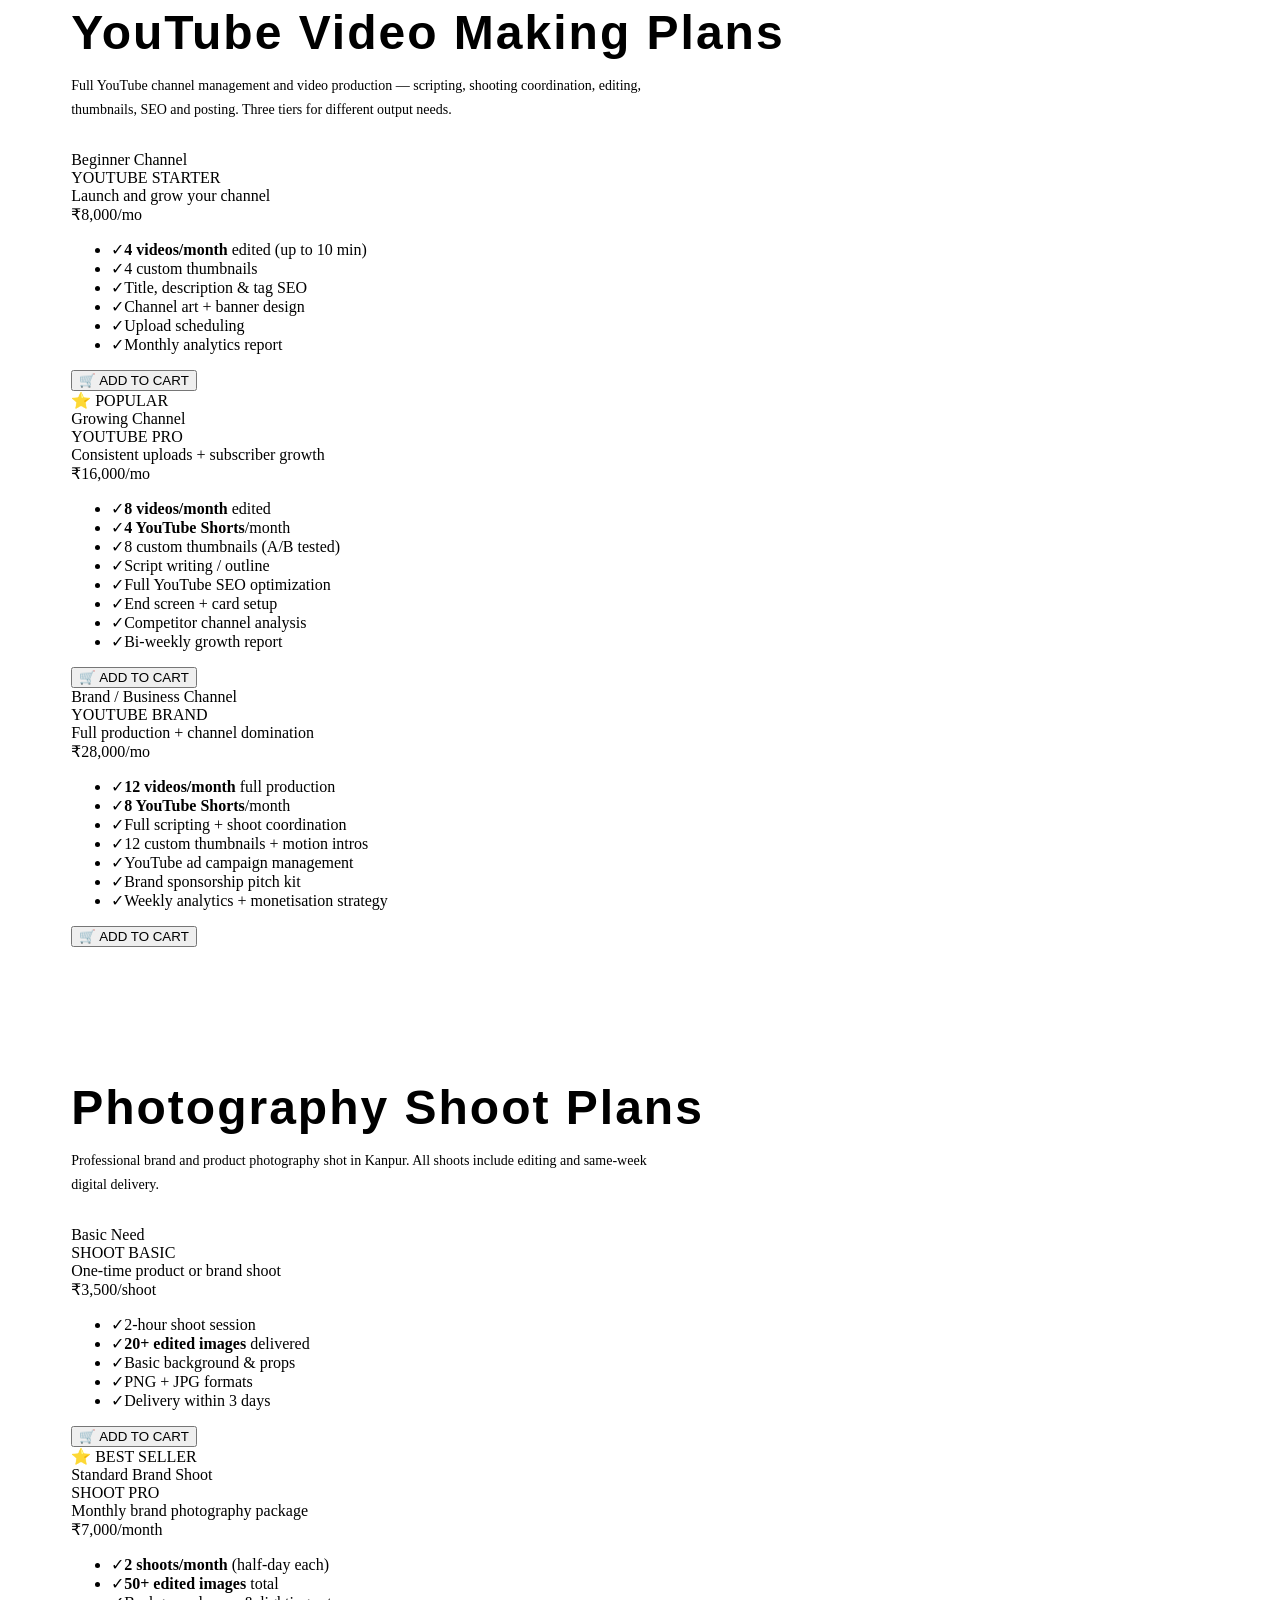
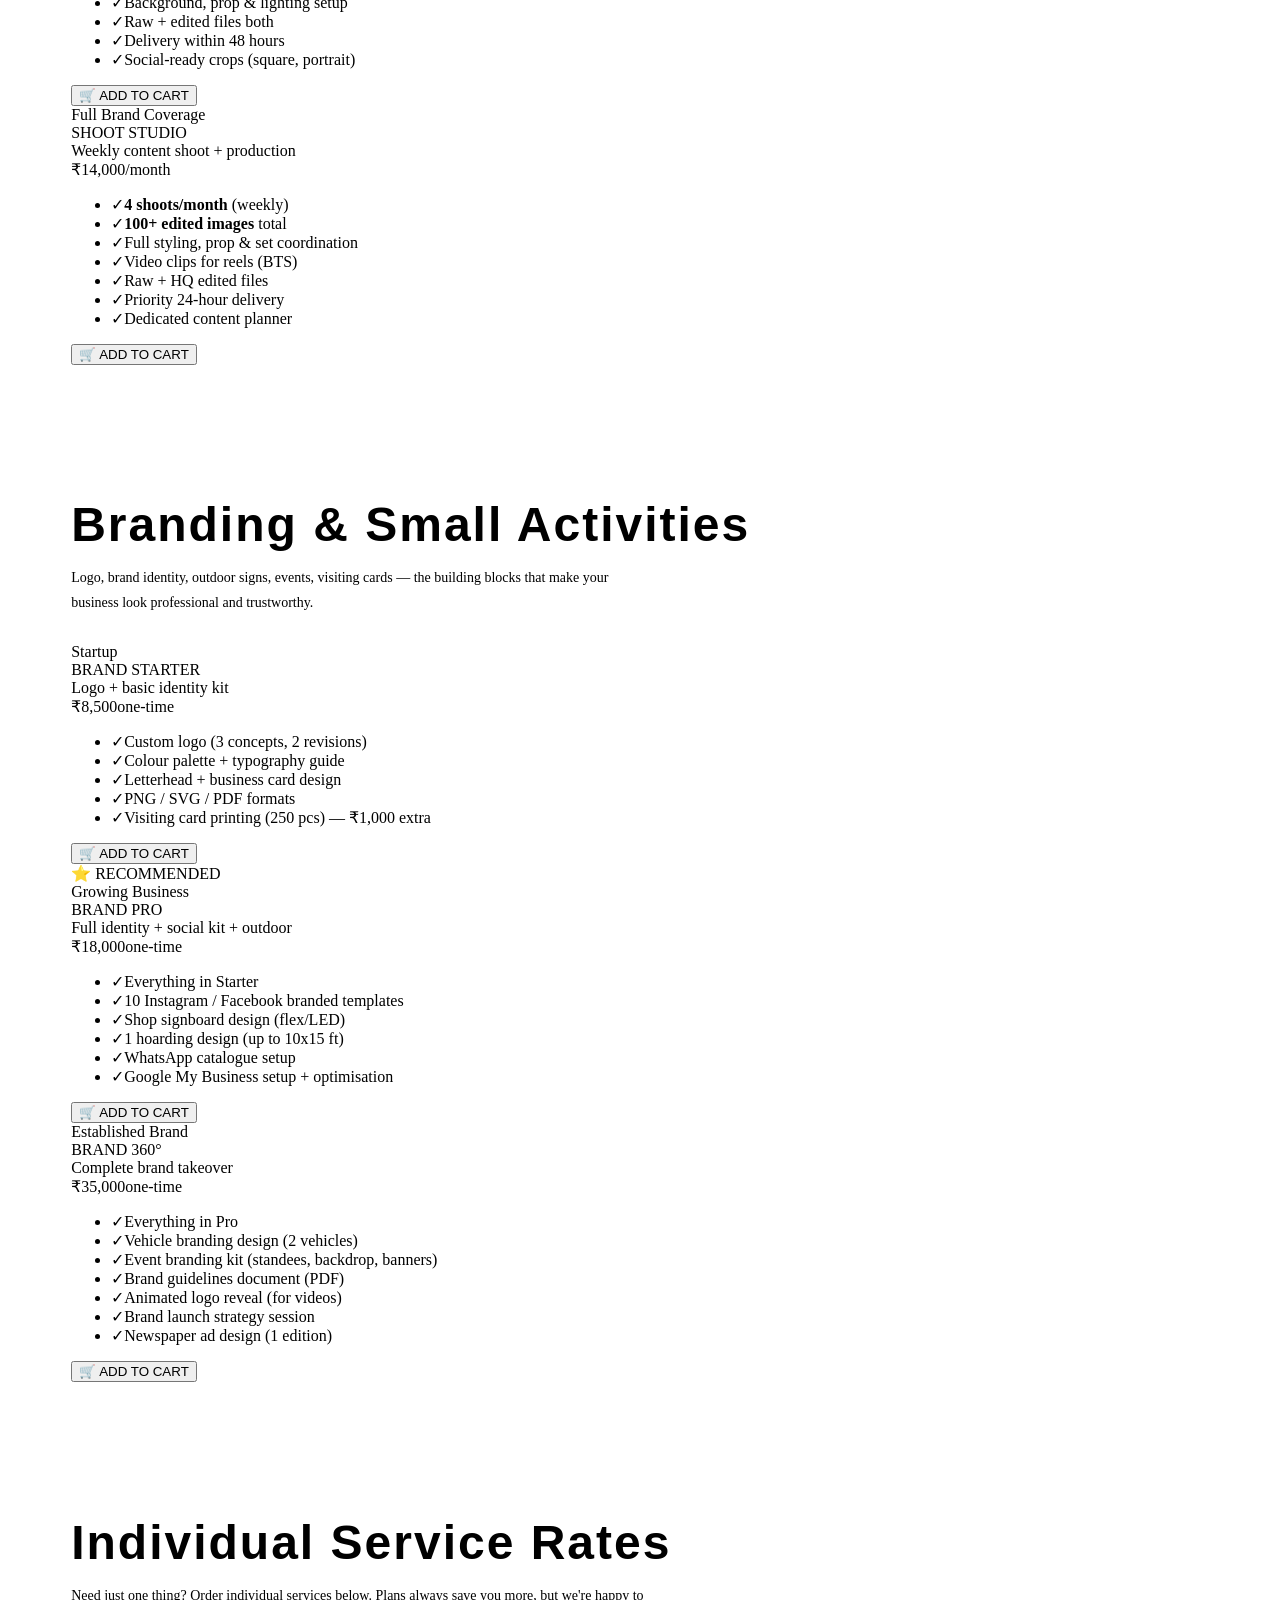
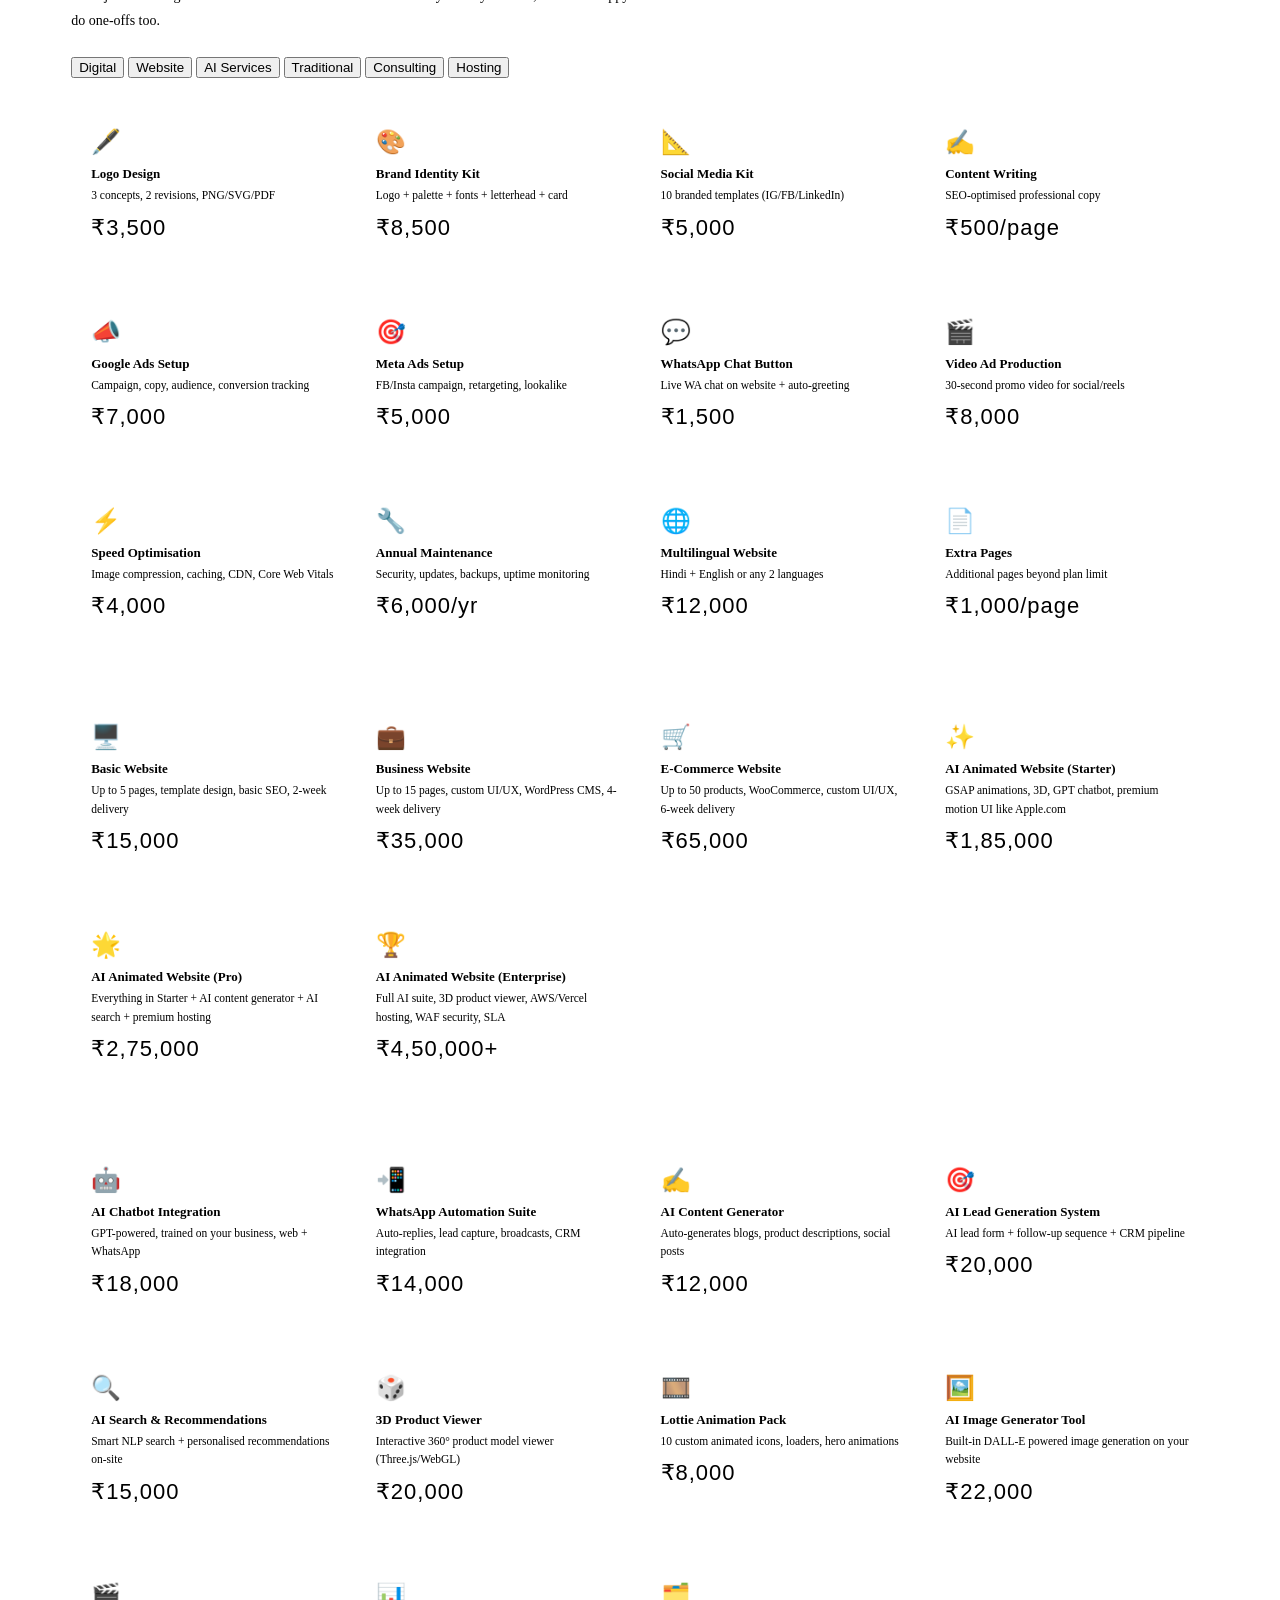
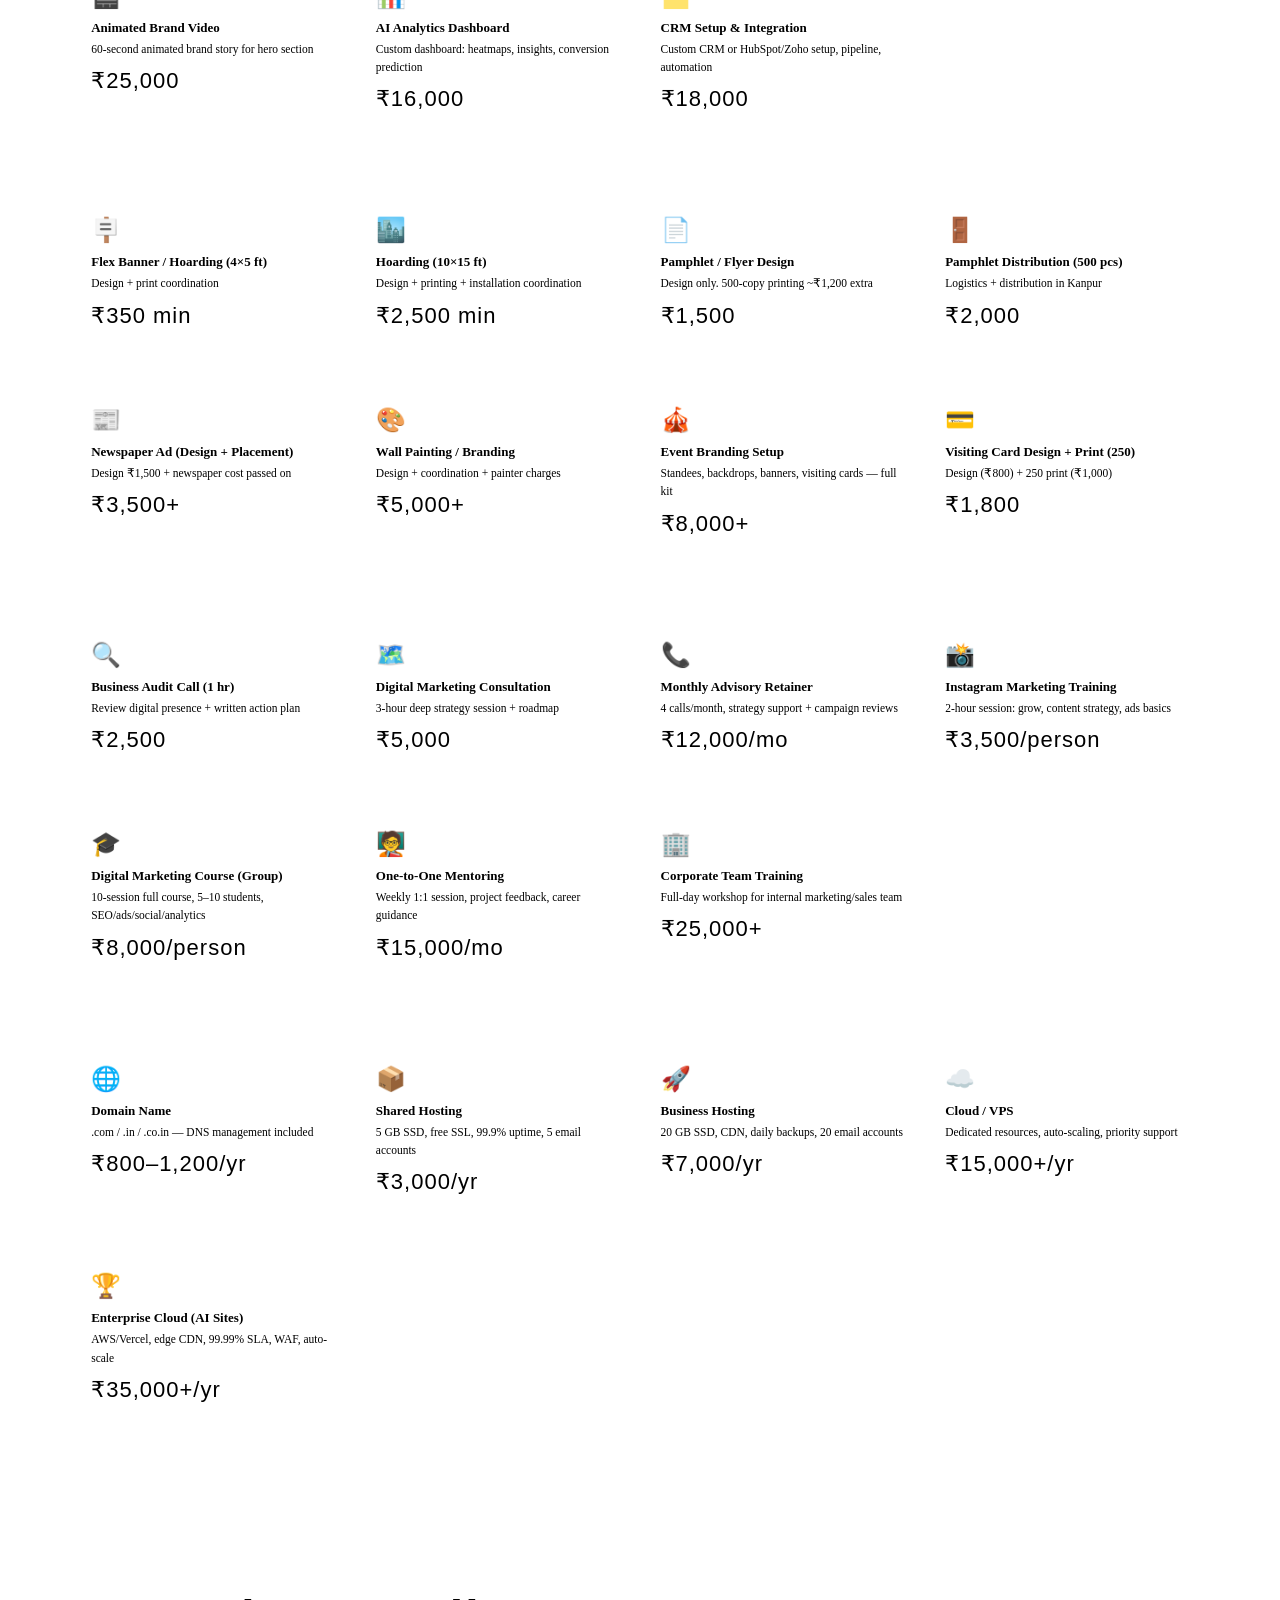
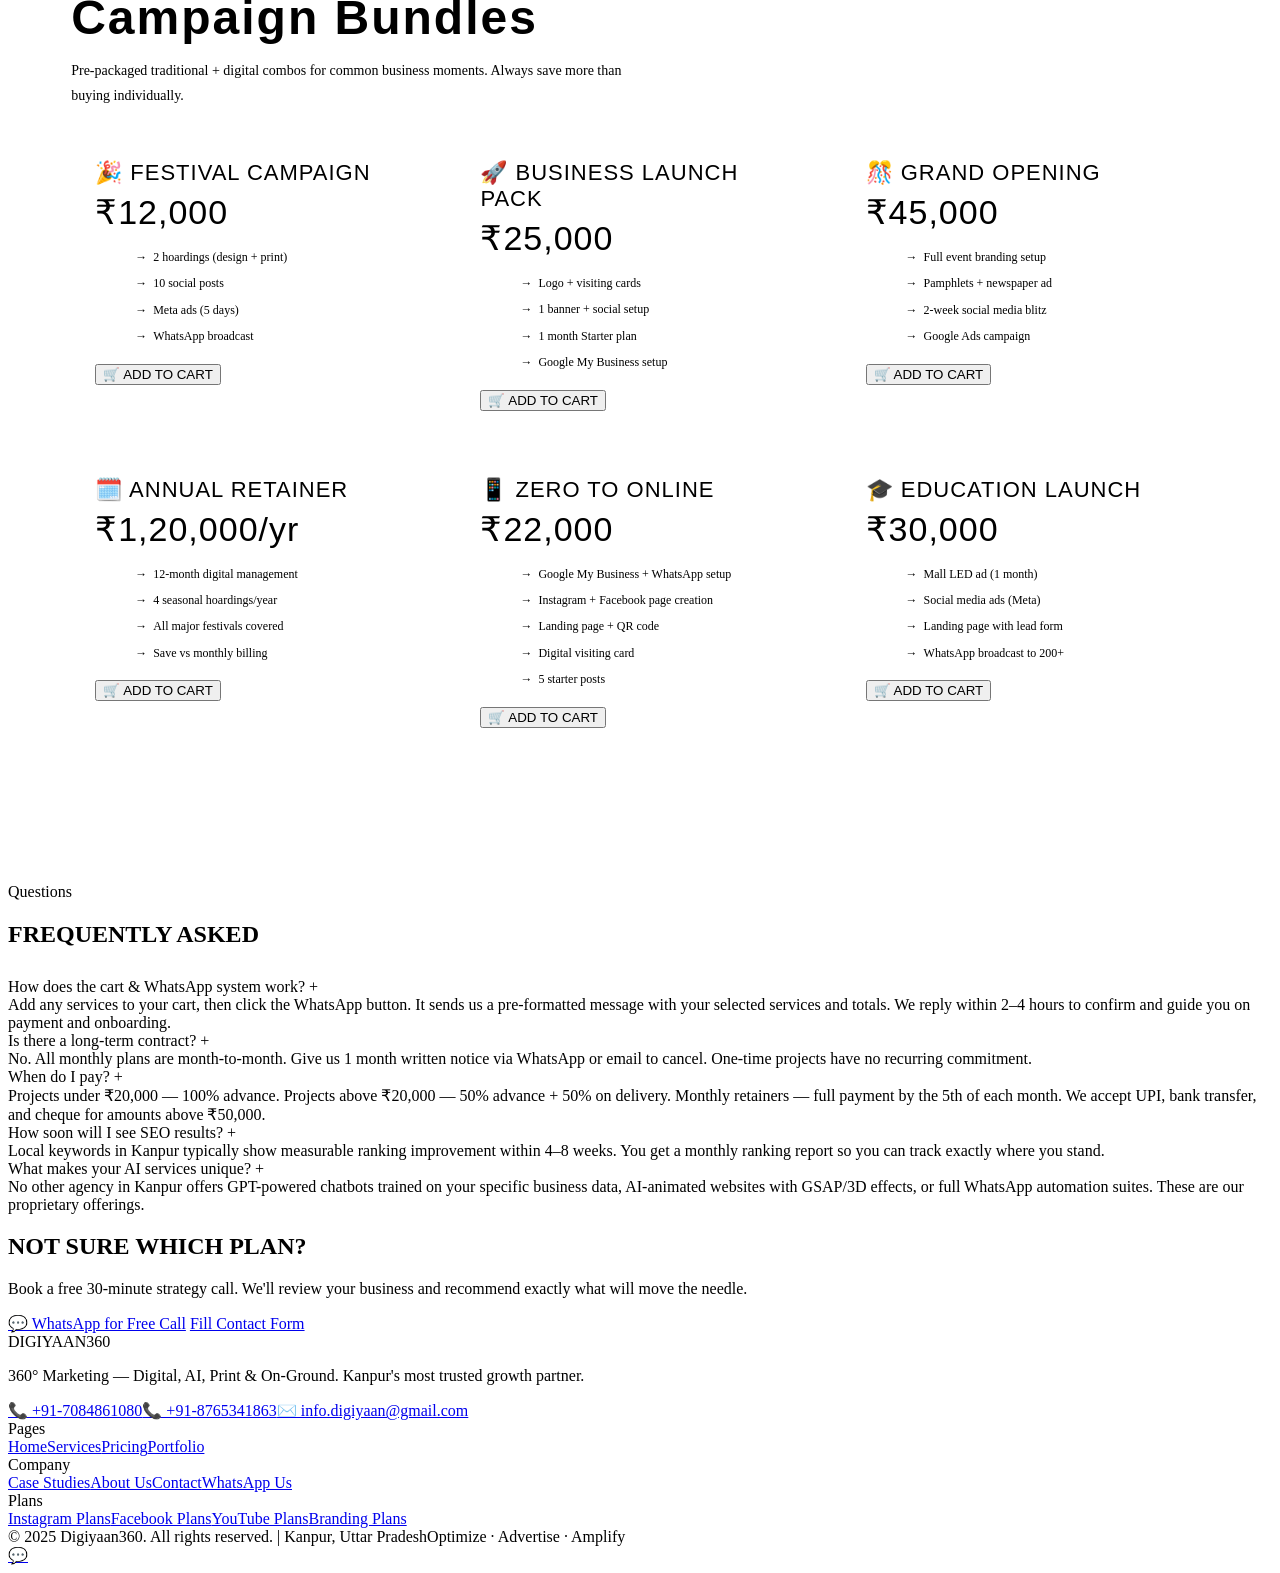
==== commit d0333178: "Multipage website" ====
--- a/pricing.html
+++ b/pricing.html
@@ -3,197 +3,78 @@
 <head>
 <meta charset="UTF-8">
 <meta name="viewport" content="width=device-width, initial-scale=1.0">
-<title>Pricing Plans – Digiyaan360</title>
-<link rel="stylesheet" href="shared.css">
+<title>Pricing – Digiyaan360</title>
+<link rel="stylesheet" href="style.css">
 <style>
-/* ── PRICING SPECIFIC ── */
-.pricing-intro { padding: 40px 5% 0; text-align: center; }
-.pricing-intro p { font-size: 15px; color: var(--muted-text); max-width: 600px; margin: 14px auto 0; line-height: 1.7; }
-
-/* Tab switcher */
-.plan-tabs {
-  display: flex; justify-content: center; gap: 0;
-  margin: 40px auto; width: fit-content;
-  border: 1px solid var(--border); border-radius: 4px; overflow: hidden;
-}
-.plan-tab {
-  padding: 12px 32px;
-  background: none; border: none;
-  font-family: 'Manrope', sans-serif;
-  font-size: 13px; font-weight: 700;
-  letter-spacing: 0.5px;
-  color: var(--muted-text);
-  cursor: pointer;
-  transition: background 0.2s, color 0.2s;
-  border-right: 1px solid var(--border);
-}
-.plan-tab:last-child { border-right: none; }
-.plan-tab.active {
-  background: var(--primary); color: #fff;
-}
-
-/* Plans grid */
-.plans-section { padding: 20px 5% 80px; }
-.plans-grid {
-  display: grid; grid-template-columns: repeat(3,1fr);
-  gap: 24px; max-width: 1100px; margin: 0 auto;
-}
-.pc {
-  background: var(--card-bg);
-  border: 1px solid var(--border);
-  border-radius: 6px; overflow: hidden;
-  position: relative;
-  transition: transform 0.2s, box-shadow 0.2s;
-}
-.pc:hover { transform: translateY(-5px); box-shadow: 0 20px 50px var(--shadow); }
-.pc.popular { border-color: var(--primary); }
-.pc-badge {
-  background: var(--primary); color: #fff;
-  text-align: center; padding: 6px;
-  font-size: 10px; letter-spacing: 3px; text-transform: uppercase;
-  font-weight: 700;
-}
-.pc-head {
-  padding: 32px 28px 24px;
-  border-bottom: 1px solid var(--border);
-}
-.pc-tier {
-  font-size: 10px; letter-spacing: 4px; text-transform: uppercase;
-  color: var(--muted-text); margin-bottom: 10px;
-}
-.pc-name {
-  font-family: 'Bebas Neue', sans-serif;
-  font-size: 38px; letter-spacing: 2px; line-height: 1;
-  margin-bottom: 8px;
-}
-.pc-tagline { font-size: 12px; color: var(--muted-text); margin-bottom: 20px; }
-.pc-price {
-  display: flex; align-items: baseline; gap: 4px;
-  margin-bottom: 6px;
-}
-.pc-price .curr { font-size: 20px; font-weight: 700; color: var(--primary); }
-.pc-price .amount {
-  font-family: 'Bebas Neue', sans-serif;
-  font-size: 52px; letter-spacing: 1px; line-height: 1;
-}
-.pc-price .period { font-size: 13px; color: var(--muted-text); }
-.pc-saving {
-  display: inline-block; padding: 3px 12px;
-  background: rgba(255,225,39,0.1); color: var(--gold);
-  border-radius: 10px; font-size: 11px; font-weight: 700;
-  margin-top: 6px;
-}
-.pc-body { padding: 28px; }
-.pc-section-label {
-  font-size: 10px; letter-spacing: 3px; text-transform: uppercase;
-  color: var(--primary); margin-bottom: 12px; margin-top: 20px;
-}
-.pc-section-label:first-child { margin-top: 0; }
-.pc-features { list-style: none; }
-.pc-features li {
-  font-size: 13px; color: var(--muted-text);
-  padding: 7px 0; border-bottom: 1px solid var(--border);
-  display: flex; align-items: flex-start; gap: 8px; line-height: 1.5;
-}
-.pc-features li .ck { color: var(--primary); font-size: 12px; flex-shrink: 0; margin-top: 2px; }
-.pc-features li .xk { color: #cc3333; font-size: 12px; flex-shrink: 0; margin-top: 2px; }
-.pc-features li.highlight { color: var(--text); font-weight: 600; }
-.pc-foot {
-  padding: 24px 28px 28px;
-  border-top: 1px solid var(--border);
-}
-.btn-plan {
-  display: block; width: 100%;
-  padding: 14px; text-align: center;
-  border: 2px solid var(--primary);
-  border-radius: 2px;
-  font-family: 'Bebas Neue', sans-serif;
-  font-size: 16px; letter-spacing: 2px;
-  color: var(--primary);
-  transition: background 0.2s, color 0.2s;
-  cursor: pointer; text-decoration: none;
-}
-.btn-plan:hover, .pc.popular .btn-plan {
-  background: var(--primary); color: #fff;
-}
-.pc.popular .btn-plan:hover {
-  background: var(--primary-light);
-}
-
-/* Individual service pricing */
-.service-pricing { padding: 0 5% 80px; }
-.sp-title {
-  font-family: 'Bebas Neue', sans-serif;
-  font-size: clamp(28px, 4vw, 48px); letter-spacing: 2px;
-  margin-bottom: 10px;
-}
-.sp-grid {
-  display: grid; grid-template-columns: repeat(auto-fit, minmax(250px, 1fr));
-  gap: 1px; background: var(--border);
-  border: 1px solid var(--border);
-  border-radius: 4px; overflow: hidden;
-  margin-top: 36px;
-}
-.sp-item {
-  background: var(--card-bg);
-  padding: 28px 24px;
-}
-.sp-icon { font-size: 28px; margin-bottom: 12px; }
-.sp-name { font-weight: 700; font-size: 14px; margin-bottom: 4px; }
-.sp-desc { font-size: 12px; color: var(--muted-text); line-height: 1.6; margin-bottom: 14px; }
-.sp-price-row { display: flex; align-items: baseline; gap: 6px; }
-.sp-price-label { font-size: 11px; color: var(--muted-text); }
-.sp-price-val {
-  font-family: 'Bebas Neue', sans-serif;
-  font-size: 28px; letter-spacing: 1px; color: var(--primary);
-}
-
-/* FAQ */
-.faq-section { padding: 0 5% 80px; }
-.faq-item {
-  border-bottom: 1px solid var(--border);
-  overflow: hidden;
-}
-.faq-q {
-  display: flex; justify-content: space-between; align-items: center;
-  padding: 20px 0; cursor: pointer; font-weight: 600; font-size: 15px;
-  transition: color 0.2s;
-}
-.faq-q:hover { color: var(--primary); }
-.faq-icon { font-size: 18px; transition: transform 0.2s; }
-.faq-a {
-  font-size: 14px; color: var(--muted-text); line-height: 1.7;
-  max-height: 0; overflow: hidden; transition: max-height 0.3s, padding 0.3s;
-}
-.faq-item.open .faq-a { max-height: 200px; padding-bottom: 16px; }
-.faq-item.open .faq-icon { transform: rotate(45deg); }
-
-/* Trust badges */
-.trust-row {
-  display: flex; gap: 24px; flex-wrap: wrap;
-  margin: 36px 5%;
-  padding: 24px 28px;
-  background: var(--card-bg);
-  border: 1px solid var(--border); border-radius: 4px;
-}
-.trust-item { display: flex; align-items: center; gap: 10px; font-size: 13px; }
-.trust-item .ti { font-size: 22px; }
-
-@media(max-width:900px){
-  .plans-grid { grid-template-columns: 1fr; }
-}
-@media(max-width:600px){
-  .plan-tabs { flex-wrap: wrap; }
-}
+/* pricing page extras */
+.trust-bar{display:flex;gap:20px;flex-wrap:wrap;padding:20px 5%;background:var(--bg3);border-bottom:1px solid var(--border);}
+.tb-item{display:flex;align-items:center;gap:8px;font-size:13px;color:var(--text2);}
+.tb-item strong{color:var(--text);}
+
+.category-block{margin-bottom:80px;}
+.cat-tag{display:inline-block;padding:3px 12px;border-radius:10px;background:var(--primary);color:#fff;font-size:10px;letter-spacing:3px;text-transform:uppercase;font-weight:700;margin-bottom:14px;}
+.cat-title{font-family:'Bebas Neue',sans-serif;font-size:clamp(26px,4vw,48px);letter-spacing:2px;margin-bottom:8px;color:var(--text);}
+.cat-desc{font-size:14px;color:var(--text2);max-width:580px;line-height:1.75;margin-bottom:0;}
+
+.price-section{padding:60px 5% 0;}
+.sec-block{margin-bottom:60px;}
+
+/* Individual rate table */
+.rate-grid{display:grid;grid-template-columns:repeat(auto-fill,minmax(230px,1fr));gap:1px;background:var(--border);border:1px solid var(--border);border-radius:6px;overflow:hidden;margin-top:28px;}
+.rate-item{background:var(--card);padding:22px 20px;transition:background .2s;}
+.rate-item:hover{background:var(--card-hover);}
+.rate-icon{font-size:24px;margin-bottom:10px;}
+.rate-name{font-weight:700;font-size:13px;color:var(--text);margin-bottom:4px;}
+.rate-desc{font-size:11.5px;color:var(--text2);line-height:1.6;margin-bottom:10px;}
+.rate-price{font-family:'Bebas Neue',sans-serif;font-size:22px;letter-spacing:1px;color:var(--primary);margin-bottom:8px;}
+.rate-add-btn{padding:6px 14px;background:var(--primary);color:#fff;border:none;border-radius:3px;font-size:11px;font-weight:700;letter-spacing:1px;cursor:pointer;transition:background .2s;}
+.rate-add-btn:hover{background:var(--primary-light);}
+.rate-add-btn.added{background:#22c55e;}
+
+/* Sticky cart total bar */
+.sticky-total{position:sticky;bottom:0;z-index:800;background:var(--bg2);border-top:2px solid var(--primary);padding:12px 5%;display:flex;align-items:center;justify-content:space-between;gap:16px;}
+.st-label{font-size:13px;color:var(--text2);}
+.st-amount{font-family:'Bebas Neue',sans-serif;font-size:26px;letter-spacing:1px;color:var(--text);}
+.st-btns{display:flex;gap:10px;}
+.st-view-btn{padding:10px 20px;background:var(--card);border:1px solid var(--border);border-radius:3px;font-family:'Bebas Neue',sans-serif;font-size:15px;letter-spacing:2px;color:var(--text);cursor:pointer;}
+.st-checkout-btn{padding:10px 24px;background:#25D366;color:#fff;border:none;border-radius:3px;font-family:'Bebas Neue',sans-serif;font-size:15px;letter-spacing:2px;cursor:pointer;}
+
+/* Bundle cards */
+.bundle-grid{display:grid;grid-template-columns:repeat(auto-fit,minmax(280px,1fr));gap:18px;margin-top:28px;}
+.bundle-card{background:var(--card);border:1px solid var(--border);border-radius:6px;padding:24px;transition:border-color .2s,transform .2s;}
+.bundle-card:hover{border-color:var(--primary);transform:translateY(-3px);}
+.bundle-name{font-family:'Bebas Neue',sans-serif;font-size:22px;letter-spacing:1px;margin-bottom:6px;color:var(--text);}
+.bundle-price{font-family:'Bebas Neue',sans-serif;font-size:34px;letter-spacing:1px;color:var(--primary);margin-bottom:4px;}
+.bundle-includes{font-size:12px;color:var(--text2);line-height:1.7;margin-bottom:14px;}
+.bundle-includes li{padding:3px 0;display:flex;gap:6px;align-items:flex-start;}
+.bundle-includes li::before{content:'→';color:var(--primary);flex-shrink:0;}
 </style>
 </head>
 <body>
-
-<div class="cursor" id="cursor"></div>
-<div class="cursor-ring" id="cursorRing"></div>
-
+<div class="cur" id="cursor"></div>
+<div class="cur-r" id="cursorRing"></div>
+
+<!-- CART SIDEBAR -->
+<div class="cart-overlay" id="cartOverlay"></div>
+<div class="cart-panel" id="cartPanel">
+  <div class="cart-head">
+    <h3>🛒 MY SERVICES</h3>
+    <button class="cart-close" onclick="closeCart()">✕</button>
+  </div>
+  <div class="cart-items" id="cartItems"></div>
+  <div class="cart-foot">
+    <div class="cart-total">
+      <span class="cart-total-label">Monthly Total</span>
+      <span class="cart-total-price" id="cartTotal">₹0</span>
+    </div>
+    <p class="cart-note">💬 We'll confirm your plan details and get you started via WhatsApp within hours.</p>
+    <button class="cart-checkout" onclick="Cart.checkout()">💬 ENQUIRE ON WHATSAPP</button>
+  </div>
+</div>
+
+<!-- NAV -->
 <nav id="mainNav">
-  <a href="index.html" class="nav-logo">DIGIYAAN<span>360</span></a>
+  <a href="index.html" class="nav-logo">DIGIYAAN360</a>
   <ul class="nav-links" id="navLinks">
     <li><a href="index.html">Home</a></li>
     <li><a href="services.html">Services</a></li>
@@ -203,457 +84,649 @@
     <li><a href="about.html">About</a></li>
     <li><a href="contact.html">Contact</a></li>
   </ul>
-  <div class="nav-actions">
-    <button class="theme-toggle" id="themeToggle"><span id="themeIcon">☀️</span></button>
+  <div class="nav-right">
+    <button class="theme-btn" id="themeToggle"><span id="themeIcon">☀️</span></button>
+    <button class="cart-btn" onclick="openCart()">🛒 Cart <span class="cart-count hidden" id="cartCount">0</span></button>
     <a href="contact.html" class="nav-cta">Get Started</a>
     <button class="hamburger" id="hamburger">☰</button>
   </div>
 </nav>
 
 <!-- PAGE HEADER -->
-<div class="page-header">
-  <div class="page-header-label">Transparent Pricing</div>
-  <h1>PLANS &amp; PRICING</h1>
-  <p>Fixed plans, zero hidden costs. Pick the right fit for your business size — Starter, Growth, or Enterprise.</p>
+<div class="pg-head">
+  <div class="pg-label">Shop Our Services</div>
+  <h1>PLANS & PRICING</h1>
+  <p>Browse, add to cart, and enquire on WhatsApp — our team responds within hours. Transparent pricing, zero hidden charges.</p>
 </div>
 
-<!-- TRUST ROW -->
-<div class="trust-row">
-  <div class="trust-item"><span class="ti">✅</span> No Hidden Fees</div>
-  <div class="trust-item"><span class="ti">📞</span> Dedicated Account Manager</div>
-  <div class="trust-item"><span class="ti">📊</span> Monthly Performance Report</div>
-  <div class="trust-item"><span class="ti">🤝</span> No Long-Term Lock-In</div>
-  <div class="trust-item"><span class="ti">🇮🇳</span> Kanpur-Based Team</div>
+<!-- TRUST BAR -->
+<div class="trust-bar">
+  <div class="tb-item">✅ <strong>No Hidden Fees</strong></div>
+  <div class="tb-item">📞 <strong>Dedicated Manager</strong></div>
+  <div class="tb-item">📊 <strong>Monthly Reports</strong></div>
+  <div class="tb-item">🤝 <strong>No Lock-In — Cancel Anytime</strong></div>
+  <div class="tb-item">⚡ <strong>Response in 2–4 Hours</strong></div>
+  <div class="tb-item">🛒 <strong>Add to Cart → WhatsApp → Done</strong></div>
 </div>
 
-<!-- TABS -->
-<div class="pricing-intro">
-  <div class="section-label" style="text-align:center;font-size:10px;letter-spacing:5px;text-transform:uppercase;color:var(--primary);margin-bottom:14px;">Choose Your Plan</div>
-  <h2 style="font-family:'Bebas Neue',sans-serif;font-size:clamp(28px,4vw,52px);letter-spacing:2px;">STARTER · GROWTH · ENTERPRISE</h2>
-  <p>Every plan includes dedicated support, a monthly report, and full Digiyaan360 brand expertise.</p>
+<div class="price-section">
+
+  <!-- ══════════════════════════════════
+       SECTION 1: MONTHLY RETAINER
+       ══════════════════════════════════ -->
+  <div class="sec-block">
+    <div class="cat-tag">Section 1</div>
+    <h2 class="cat-title">Monthly Retainer Plans</h2>
+    <p class="cat-desc">The most popular way to work with us. Predictable monthly investment, consistent growth. All plans are month-to-month — no long-term contracts.</p>
+    <div class="plans-grid" style="margin-top:30px;">
+
+      <!-- STARTER -->
+      <div class="plan-card">
+        <div class="plan-head">
+          <div class="plan-tier">Small Shops · Freelancers</div>
+          <div class="plan-name">STARTER</div>
+          <div class="plan-tagline">Get online and start growing</div>
+          <div class="plan-price"><span class="plan-curr">₹</span><span class="plan-amt">8,000</span><span class="plan-per">/mo</span></div>
+          <div class="plan-saving">Beginner-friendly plan</div>
+        </div>
+        <div class="plan-divider"></div>
+        <ul class="plan-features">
+          <li><span class="ck">✓</span><span><strong>8 posts/month</strong> — designed and scheduled</span></li>
+          <li><span class="ck">✓</span><span>1 Meta (FB/Insta) ad campaign</span></li>
+          <li><span class="ck">✓</span><span>Basic SEO audit</span></li>
+          <li><span class="ck">✓</span><span>2 content pages written</span></li>
+          <li><span class="ck">✓</span><span>Basic monthly report</span></li>
+          <li><span class="ck">✓</span><span>WhatsApp support</span></li>
+          <li><span class="xk">–</span><span style="opacity:.55">Reels / video content</span></li>
+          <li><span class="xk">–</span><span style="opacity:.55">Google Ads</span></li>
+          <li><span class="xk">–</span><span style="opacity:.55">AI Chatbot</span></li>
+        </ul>
+        <div class="plan-foot">
+          <button class="add-cart-btn" onclick="addToCart('retainer-starter','Monthly Retainer','Starter ₹8,000/mo',8000,'📱',this)">🛒 ADD TO CART</button>
+        </div>
+      </div>
+
+      <!-- GROWTH -->
+      <div class="plan-card featured">
+        <div class="plan-badge">⭐ MOST POPULAR</div>
+        <div class="plan-head">
+          <div class="plan-tier">Growing Businesses</div>
+          <div class="plan-name">GROWTH</div>
+          <div class="plan-tagline">Scale faster with full digital stack</div>
+          <div class="plan-price"><span class="plan-curr">₹</span><span class="plan-amt">18,000</span><span class="plan-per">/mo</span></div>
+          <div class="plan-saving">Best value for results</div>
+        </div>
+        <div class="plan-divider"></div>
+        <ul class="plan-features">
+          <li><span class="ck">✓</span><span><strong>20 posts/month</strong></span></li>
+          <li><span class="ck">✓</span><span><strong>2 reels/month</strong></span></li>
+          <li><span class="ck">✓</span><span>2 Meta campaigns + 1 Google campaign</span></li>
+          <li><span class="ck">✓</span><span>Monthly SEO + keyword tracking</span></li>
+          <li><span class="ck">✓</span><span>Basic WhatsApp automation</span></li>
+          <li><span class="ck">✓</span><span>AI Chatbot included</span></li>
+          <li><span class="ck">✓</span><span>Minor website updates</span></li>
+          <li><span class="ck">✓</span><span>Lead generation system</span></li>
+          <li><span class="ck">✓</span><span>5 content pages + detailed PDF report</span></li>
+        </ul>
+        <div class="plan-foot">
+          <button class="add-cart-btn" onclick="addToCart('retainer-growth','Monthly Retainer','Growth ₹18,000/mo',18000,'📈',this)">🛒 ADD TO CART</button>
+        </div>
+      </div>
+
+      <!-- PRO BRAND -->
+      <div class="plan-card">
+        <div class="plan-head">
+          <div class="plan-tier">Established Brands</div>
+          <div class="plan-name">PRO BRAND</div>
+          <div class="plan-tagline">Full marketing engine, all channels</div>
+          <div class="plan-price"><span class="plan-curr">₹</span><span class="plan-amt">35,000</span><span class="plan-per">/mo</span></div>
+        </div>
+        <div class="plan-divider"></div>
+        <ul class="plan-features">
+          <li><span class="ck">✓</span><span><strong>30 posts + reels</strong> per month</span></li>
+          <li><span class="ck">✓</span><span><strong>6 reels/month</strong></span></li>
+          <li><span class="ck">✓</span><span>4 Meta + 2 Google campaigns</span></li>
+          <li><span class="ck">✓</span><span>Advanced SEO + link building</span></li>
+          <li><span class="ck">✓</span><span>Full WhatsApp automation</span></li>
+          <li><span class="ck">✓</span><span>Custom AI chatbot</span></li>
+          <li><span class="ck">✓</span><span>Major website updates</span></li>
+          <li><span class="ck">✓</span><span>Advanced lead generation</span></li>
+          <li><span class="ck">✓</span><span>Dedicated account manager</span></li>
+          <li><span class="ck">✓</span><span>Full analytics dashboard</span></li>
+        </ul>
+        <div class="plan-foot">
+          <button class="add-cart-btn" onclick="addToCart('retainer-pro','Monthly Retainer','Pro Brand ₹35,000/mo',35000,'🚀',this)">🛒 ADD TO CART</button>
+        </div>
+      </div>
+
+      <!-- ENTERPRISE -->
+      <div class="plan-card" style="grid-column:1/-1;max-width:400px;margin:0 auto;">
+        <div class="plan-badge" style="background:linear-gradient(135deg,#2452A0,#FFE127);color:#000;">👑 ENTERPRISE</div>
+        <div class="plan-head">
+          <div class="plan-tier">Large Companies</div>
+          <div class="plan-name">ENTERPRISE</div>
+          <div class="plan-tagline">Full agency dedicated to your brand</div>
+          <div class="plan-price"><span class="plan-curr">₹</span><span class="plan-amt">75,000</span><span class="plan-per">/mo</span></div>
+        </div>
+        <div class="plan-divider"></div>
+        <ul class="plan-features">
+          <li><span class="ck">✓</span><span><strong>50 posts + videos</strong>/month</span></li>
+          <li><span class="ck">✓</span><span><strong>12 reels/month</strong></span></li>
+          <li><span class="ck">✓</span><span>Unlimited Meta + Google campaigns</span></li>
+          <li><span class="ck">✓</span><span>Full SEO + link building</span></li>
+          <li><span class="ck">✓</span><span>Custom AI workflow automation</span></li>
+          <li><span class="ck">✓</span><span>Full AI suite (chatbot, content gen, search)</span></li>
+          <li><span class="ck">✓</span><span>Dedicated dev time (website/app)</span></li>
+          <li><span class="ck">✓</span><span>AI-powered lead generation</span></li>
+          <li><span class="ck">✓</span><span>Dashboard + weekly strategy call</span></li>
+        </ul>
+        <div class="plan-foot">
+          <button class="add-cart-btn" onclick="addToCart('retainer-enterprise','Monthly Retainer','Enterprise ₹75,000/mo',75000,'👑',this)">🛒 ADD TO CART</button>
+        </div>
+      </div>
+    </div>
+  </div>
+
+  <!-- ══════════════════════════════════
+       SECTION 2: INSTAGRAM / FACEBOOK PLANS
+       ══════════════════════════════════ -->
+  <div class="sec-block">
+    <div class="cat-tag">Section 2</div>
+    <h2 class="cat-title">Instagram & Facebook Management</h2>
+    <p class="cat-desc">Dedicated social media plans for businesses that want consistent, branded presence on Instagram and Facebook. Posts, reels, stories, captions, hashtags — fully managed.</p>
+
+    <div id="socialTabGroup" style="margin-top:28px;">
+      <div class="tabs">
+        <button class="tab-btn active" onclick="switchTab('socialTabGroup','tab-ig',this)">📸 Instagram</button>
+        <button class="tab-btn" onclick="switchTab('socialTabGroup','tab-fb',this)">👍 Facebook</button>
+        <button class="tab-btn" onclick="switchTab('socialTabGroup','tab-combo',this)">🔗 Both Combined</button>
+      </div>
+
+      <div class="tab-content active" id="tab-ig">
+        <div class="plans-grid" style="margin-top:20px;">
+          <div class="plan-card">
+            <div class="plan-head"><div class="plan-tier">Small Business</div><div class="plan-name">INSTAGRAM BASIC</div><div class="plan-tagline">Build presence from scratch</div><div class="plan-price"><span class="plan-curr">₹</span><span class="plan-amt">6,000</span><span class="plan-per">/mo</span></div></div>
+            <div class="plan-divider"></div>
+            <ul class="plan-features">
+              <li><span class="ck">✓</span><span>12 posts/month (4/week)</span></li>
+              <li><span class="ck">✓</span><span>2 reels/month</span></li>
+              <li><span class="ck">✓</span><span>Caption + hashtag writing</span></li>
+              <li><span class="ck">✓</span><span>Stories strategy</span></li>
+              <li><span class="ck">✓</span><span>Profile bio + highlight covers</span></li>
+              <li><span class="ck">✓</span><span>Monthly reach report</span></li>
+            </ul>
+            <div class="plan-foot"><button class="add-cart-btn" onclick="addToCart('ig-basic','Instagram Management','Basic ₹6,000/mo',6000,'📸',this)">🛒 ADD TO CART</button></div>
+          </div>
+          <div class="plan-card featured">
+            <div class="plan-badge">⭐ POPULAR</div>
+            <div class="plan-head"><div class="plan-tier">Growing Business</div><div class="plan-name">INSTAGRAM PRO</div><div class="plan-tagline">Consistent growth + reels engine</div><div class="plan-price"><span class="plan-curr">₹</span><span class="plan-amt">12,000</span><span class="plan-per">/mo</span></div></div>
+            <div class="plan-divider"></div>
+            <ul class="plan-features">
+              <li><span class="ck">✓</span><span><strong>20 posts/month</strong></span></li>
+              <li><span class="ck">✓</span><span><strong>4 reels/month</strong></span></li>
+              <li><span class="ck">✓</span><span>Caption, hashtag + story strategy</span></li>
+              <li><span class="ck">✓</span><span>Comment & DM management</span></li>
+              <li><span class="ck">✓</span><span>1 Meta ad campaign/month</span></li>
+              <li><span class="ck">✓</span><span>Competitor analysis</span></li>
+              <li><span class="ck">✓</span><span>Bi-weekly analytics report</span></li>
+            </ul>
+            <div class="plan-foot"><button class="add-cart-btn" onclick="addToCart('ig-pro','Instagram Management','Pro ₹12,000/mo',12000,'📸',this)">🛒 ADD TO CART</button></div>
+          </div>
+          <div class="plan-card">
+            <div class="plan-head"><div class="plan-tier">Established Brand</div><div class="plan-name">INSTAGRAM BRAND</div><div class="plan-tagline">Full brand presence domination</div><div class="plan-price"><span class="plan-curr">₹</span><span class="plan-amt">20,000</span><span class="plan-per">/mo</span></div></div>
+            <div class="plan-divider"></div>
+            <ul class="plan-features">
+              <li><span class="ck">✓</span><span><strong>30 posts/month</strong></span></li>
+              <li><span class="ck">✓</span><span><strong>6 reels/month</strong></span></li>
+              <li><span class="ck">✓</span><span>Full story + reel strategy</span></li>
+              <li><span class="ck">✓</span><span>DM management + CRM integration</span></li>
+              <li><span class="ck">✓</span><span>2 Meta ad campaigns</span></li>
+              <li><span class="ck">✓</span><span>Influencer outreach plan</span></li>
+              <li><span class="ck">✓</span><span>Weekly reports + growth strategy call</span></li>
+            </ul>
+            <div class="plan-foot"><button class="add-cart-btn" onclick="addToCart('ig-brand','Instagram Management','Brand ₹20,000/mo',20000,'📸',this)">🛒 ADD TO CART</button></div>
+          </div>
+        </div>
+      </div>
+
+      <div class="tab-content" id="tab-fb">
+        <div class="plans-grid" style="margin-top:20px;">
+          <div class="plan-card">
+            <div class="plan-head"><div class="plan-tier">Small Business</div><div class="plan-name">FACEBOOK BASIC</div><div class="plan-tagline">Local community growth</div><div class="plan-price"><span class="plan-curr">₹</span><span class="plan-amt">5,000</span><span class="plan-per">/mo</span></div></div>
+            <div class="plan-divider"></div>
+            <ul class="plan-features">
+              <li><span class="ck">✓</span><span>12 posts/month</span></li>
+              <li><span class="ck">✓</span><span>Page setup & optimisation</span></li>
+              <li><span class="ck">✓</span><span>Caption + hashtag writing</span></li>
+              <li><span class="ck">✓</span><span>1 ad campaign (boosted post)</span></li>
+              <li><span class="ck">✓</span><span>Monthly report</span></li>
+            </ul>
+            <div class="plan-foot"><button class="add-cart-btn" onclick="addToCart('fb-basic','Facebook Management','Basic ₹5,000/mo',5000,'👍',this)">🛒 ADD TO CART</button></div>
+          </div>
+          <div class="plan-card featured">
+            <div class="plan-badge">⭐ POPULAR</div>
+            <div class="plan-head"><div class="plan-tier">Growing Business</div><div class="plan-name">FACEBOOK PRO</div><div class="plan-tagline">Ads + organic growth combo</div><div class="plan-price"><span class="plan-curr">₹</span><span class="plan-amt">10,000</span><span class="plan-per">/mo</span></div></div>
+            <div class="plan-divider"></div>
+            <ul class="plan-features">
+              <li><span class="ck">✓</span><span><strong>20 posts/month</strong></span></li>
+              <li><span class="ck">✓</span><span>2 ad campaigns</span></li>
+              <li><span class="ck">✓</span><span>Retargeting pixel setup</span></li>
+              <li><span class="ck">✓</span><span>Lookalike audience targeting</span></li>
+              <li><span class="ck">✓</span><span>Community engagement management</span></li>
+              <li><span class="ck">✓</span><span>Detailed bi-weekly report</span></li>
+            </ul>
+            <div class="plan-foot"><button class="add-cart-btn" onclick="addToCart('fb-pro','Facebook Management','Pro ₹10,000/mo',10000,'👍',this)">🛒 ADD TO CART</button></div>
+          </div>
+          <div class="plan-card">
+            <div class="plan-head"><div class="plan-tier">Established Brand</div><div class="plan-name">FACEBOOK BRAND</div><div class="plan-tagline">Full-funnel Facebook dominance</div><div class="plan-price"><span class="plan-curr">₹</span><span class="plan-amt">18,000</span><span class="plan-per">/mo</span></div></div>
+            <div class="plan-divider"></div>
+            <ul class="plan-features">
+              <li><span class="ck">✓</span><span><strong>30 posts/month</strong></span></li>
+              <li><span class="ck">✓</span><span>4 ad campaigns unlimited budget</span></li>
+              <li><span class="ck">✓</span><span>Full funnel strategy (awareness → conversion)</span></li>
+              <li><span class="ck">✓</span><span>Lead form ads + CRM integration</span></li>
+              <li><span class="ck">✓</span><span>Weekly reports + strategy call</span></li>
+            </ul>
+            <div class="plan-foot"><button class="add-cart-btn" onclick="addToCart('fb-brand','Facebook Management','Brand ₹18,000/mo',18000,'👍',this)">🛒 ADD TO CART</button></div>
+          </div>
+        </div>
+      </div>
+
+      <div class="tab-content" id="tab-combo">
+        <div class="plans-grid" style="margin-top:20px;">
+          <div class="plan-card"><div class="plan-head"><div class="plan-tier">Small</div><div class="plan-name">COMBO BASIC</div><div class="plan-tagline">IG + FB together, save 15%</div><div class="plan-price"><span class="plan-curr">₹</span><span class="plan-amt">9,500</span><span class="plan-per">/mo</span></div><div class="plan-saving">Save vs buying separately</div></div><div class="plan-divider"></div><ul class="plan-features"><li><span class="ck">✓</span><span>12 posts on each platform</span></li><li><span class="ck">✓</span><span>2 reels (cross-posted)</span></li><li><span class="ck">✓</span><span>1 ad campaign each</span></li><li><span class="ck">✓</span><span>Monthly combined report</span></li></ul><div class="plan-foot"><button class="add-cart-btn" onclick="addToCart('combo-basic','IG+FB Combo','Basic ₹9,500/mo',9500,'🔗',this)">🛒 ADD TO CART</button></div></div>
+          <div class="plan-card featured"><div class="plan-badge">⭐ BEST VALUE</div><div class="plan-head"><div class="plan-tier">Medium</div><div class="plan-name">COMBO PRO</div><div class="plan-tagline">Full IG + FB — best ROI</div><div class="plan-price"><span class="plan-curr">₹</span><span class="plan-amt">19,000</span><span class="plan-per">/mo</span></div><div class="plan-saving">Save ₹3,000 vs separate</div></div><div class="plan-divider"></div><ul class="plan-features"><li><span class="ck">✓</span><span><strong>20 posts</strong> on each platform</span></li><li><span class="ck">✓</span><span><strong>4 reels/month</strong></span></li><li><span class="ck">✓</span><span>2 campaigns each platform</span></li><li><span class="ck">✓</span><span>Comment + DM management (both)</span></li><li><span class="ck">✓</span><span>Bi-weekly combined analytics</span></li></ul><div class="plan-foot"><button class="add-cart-btn" onclick="addToCart('combo-pro','IG+FB Combo','Pro ₹19,000/mo',19000,'🔗',this)">🛒 ADD TO CART</button></div></div>
+          <div class="plan-card"><div class="plan-head"><div class="plan-tier">Large</div><div class="plan-name">COMBO BRAND</div><div class="plan-tagline">Total social media dominance</div><div class="plan-price"><span class="plan-curr">₹</span><span class="plan-amt">33,000</span><span class="plan-per">/mo</span></div><div class="plan-saving">Save ₹5,000 vs separate</div></div><div class="plan-divider"></div><ul class="plan-features"><li><span class="ck">✓</span><span><strong>30 posts each</strong> platform</span></li><li><span class="ck">✓</span><span><strong>6 reels/month</strong></span></li><li><span class="ck">✓</span><span>4 campaigns each + cross-retargeting</span></li><li><span class="ck">✓</span><span>Full community management</span></li><li><span class="ck">✓</span><span>Weekly reports + strategy call</span></li></ul><div class="plan-foot"><button class="add-cart-btn" onclick="addToCart('combo-brand','IG+FB Combo','Brand ₹33,000/mo',33000,'🔗',this)">🛒 ADD TO CART</button></div></div>
+        </div>
+      </div>
+    </div>
+  </div>
+
+  <!-- ══════════════════════════════════
+       SECTION 3: YOUTUBE VIDEO MAKING
+       ══════════════════════════════════ -->
+  <div class="sec-block">
+    <div class="cat-tag">Section 3</div>
+    <h2 class="cat-title">YouTube Video Making Plans</h2>
+    <p class="cat-desc">Full YouTube channel management and video production — scripting, shooting coordination, editing, thumbnails, SEO and posting. Three tiers for different output needs.</p>
+    <div class="plans-grid" style="margin-top:28px;">
+      <div class="plan-card">
+        <div class="plan-head"><div class="plan-tier">Beginner Channel</div><div class="plan-name">YOUTUBE STARTER</div><div class="plan-tagline">Launch and grow your channel</div><div class="plan-price"><span class="plan-curr">₹</span><span class="plan-amt">8,000</span><span class="plan-per">/mo</span></div></div>
+        <div class="plan-divider"></div>
+        <ul class="plan-features">
+          <li><span class="ck">✓</span><span><strong>4 videos/month</strong> edited (up to 10 min)</span></li>
+          <li><span class="ck">✓</span><span>4 custom thumbnails</span></li>
+          <li><span class="ck">✓</span><span>Title, description & tag SEO</span></li>
+          <li><span class="ck">✓</span><span>Channel art + banner design</span></li>
+          <li><span class="ck">✓</span><span>Upload scheduling</span></li>
+          <li><span class="ck">✓</span><span>Monthly analytics report</span></li>
+        </ul>
+        <div class="plan-foot"><button class="add-cart-btn" onclick="addToCart('yt-starter','YouTube Plan','Starter ₹8,000/mo',8000,'▶️',this)">🛒 ADD TO CART</button></div>
+      </div>
+      <div class="plan-card featured">
+        <div class="plan-badge">⭐ POPULAR</div>
+        <div class="plan-head"><div class="plan-tier">Growing Channel</div><div class="plan-name">YOUTUBE PRO</div><div class="plan-tagline">Consistent uploads + subscriber growth</div><div class="plan-price"><span class="plan-curr">₹</span><span class="plan-amt">16,000</span><span class="plan-per">/mo</span></div></div>
+        <div class="plan-divider"></div>
+        <ul class="plan-features">
+          <li><span class="ck">✓</span><span><strong>8 videos/month</strong> edited</span></li>
+          <li><span class="ck">✓</span><span><strong>4 YouTube Shorts</strong>/month</span></li>
+          <li><span class="ck">✓</span><span>8 custom thumbnails (A/B tested)</span></li>
+          <li><span class="ck">✓</span><span>Script writing / outline</span></li>
+          <li><span class="ck">✓</span><span>Full YouTube SEO optimization</span></li>
+          <li><span class="ck">✓</span><span>End screen + card setup</span></li>
+          <li><span class="ck">✓</span><span>Competitor channel analysis</span></li>
+          <li><span class="ck">✓</span><span>Bi-weekly growth report</span></li>
+        </ul>
+        <div class="plan-foot"><button class="add-cart-btn" onclick="addToCart('yt-pro','YouTube Plan','Pro ₹16,000/mo',16000,'▶️',this)">🛒 ADD TO CART</button></div>
+      </div>
+      <div class="plan-card">
+        <div class="plan-head"><div class="plan-tier">Brand / Business Channel</div><div class="plan-name">YOUTUBE BRAND</div><div class="plan-tagline">Full production + channel domination</div><div class="plan-price"><span class="plan-curr">₹</span><span class="plan-amt">28,000</span><span class="plan-per">/mo</span></div></div>
+        <div class="plan-divider"></div>
+        <ul class="plan-features">
+          <li><span class="ck">✓</span><span><strong>12 videos/month</strong> full production</span></li>
+          <li><span class="ck">✓</span><span><strong>8 YouTube Shorts</strong>/month</span></li>
+          <li><span class="ck">✓</span><span>Full scripting + shoot coordination</span></li>
+          <li><span class="ck">✓</span><span>12 custom thumbnails + motion intros</span></li>
+          <li><span class="ck">✓</span><span>YouTube ad campaign management</span></li>
+          <li><span class="ck">✓</span><span>Brand sponsorship pitch kit</span></li>
+          <li><span class="ck">✓</span><span>Weekly analytics + monetisation strategy</span></li>
+        </ul>
+        <div class="plan-foot"><button class="add-cart-btn" onclick="addToCart('yt-brand','YouTube Plan','Brand ₹28,000/mo',28000,'▶️',this)">🛒 ADD TO CART</button></div>
+      </div>
+    </div>
+  </div>
+
+  <!-- ══════════════════════════════════
+       SECTION 4: SHOOT PLANS
+       ══════════════════════════════════ -->
+  <div class="sec-block">
+    <div class="cat-tag">Section 4</div>
+    <h2 class="cat-title">Photography Shoot Plans</h2>
+    <p class="cat-desc">Professional brand and product photography shot in Kanpur. All shoots include editing and same-week digital delivery.</p>
+    <div class="plans-grid" style="margin-top:28px;">
+      <div class="plan-card">
+        <div class="plan-head"><div class="plan-tier">Basic Need</div><div class="plan-name">SHOOT BASIC</div><div class="plan-tagline">One-time product or brand shoot</div><div class="plan-price"><span class="plan-curr">₹</span><span class="plan-amt">3,500</span><span class="plan-per">/shoot</span></div></div>
+        <div class="plan-divider"></div>
+        <ul class="plan-features">
+          <li><span class="ck">✓</span><span>2-hour shoot session</span></li>
+          <li><span class="ck">✓</span><span><strong>20+ edited images</strong> delivered</span></li>
+          <li><span class="ck">✓</span><span>Basic background & props</span></li>
+          <li><span class="ck">✓</span><span>PNG + JPG formats</span></li>
+          <li><span class="ck">✓</span><span>Delivery within 3 days</span></li>
+        </ul>
+        <div class="plan-foot"><button class="add-cart-btn" onclick="addToCart('shoot-basic','Photography Shoot','Basic ₹3,500/shoot',3500,'📸',this)">🛒 ADD TO CART</button></div>
+      </div>
+      <div class="plan-card featured">
+        <div class="plan-badge">⭐ BEST SELLER</div>
+        <div class="plan-head"><div class="plan-tier">Standard Brand Shoot</div><div class="plan-name">SHOOT PRO</div><div class="plan-tagline">Monthly brand photography package</div><div class="plan-price"><span class="plan-curr">₹</span><span class="plan-amt">7,000</span><span class="plan-per">/month</span></div></div>
+        <div class="plan-divider"></div>
+        <ul class="plan-features">
+          <li><span class="ck">✓</span><span><strong>2 shoots/month</strong> (half-day each)</span></li>
+          <li><span class="ck">✓</span><span><strong>50+ edited images</strong> total</span></li>
+          <li><span class="ck">✓</span><span>Background, prop & lighting setup</span></li>
+          <li><span class="ck">✓</span><span>Raw + edited files both</span></li>
+          <li><span class="ck">✓</span><span>Delivery within 48 hours</span></li>
+          <li><span class="ck">✓</span><span>Social-ready crops (square, portrait)</span></li>
+        </ul>
+        <div class="plan-foot"><button class="add-cart-btn" onclick="addToCart('shoot-pro','Photography Shoot','Pro ₹7,000/mo',7000,'📸',this)">🛒 ADD TO CART</button></div>
+      </div>
+      <div class="plan-card">
+        <div class="plan-head"><div class="plan-tier">Full Brand Coverage</div><div class="plan-name">SHOOT STUDIO</div><div class="plan-tagline">Weekly content shoot + production</div><div class="plan-price"><span class="plan-curr">₹</span><span class="plan-amt">14,000</span><span class="plan-per">/month</span></div></div>
+        <div class="plan-divider"></div>
+        <ul class="plan-features">
+          <li><span class="ck">✓</span><span><strong>4 shoots/month</strong> (weekly)</span></li>
+          <li><span class="ck">✓</span><span><strong>100+ edited images</strong> total</span></li>
+          <li><span class="ck">✓</span><span>Full styling, prop & set coordination</span></li>
+          <li><span class="ck">✓</span><span>Video clips for reels (BTS)</span></li>
+          <li><span class="ck">✓</span><span>Raw + HQ edited files</span></li>
+          <li><span class="ck">✓</span><span>Priority 24-hour delivery</span></li>
+          <li><span class="ck">✓</span><span>Dedicated content planner</span></li>
+        </ul>
+        <div class="plan-foot"><button class="add-cart-btn" onclick="addToCart('shoot-studio','Photography Shoot','Studio ₹14,000/mo',14000,'📸',this)">🛒 ADD TO CART</button></div>
+      </div>
+    </div>
+  </div>
+
+  <!-- ══════════════════════════════════
+       SECTION 5: BRANDING PLANS
+       ══════════════════════════════════ -->
+  <div class="sec-block">
+    <div class="cat-tag">Section 5</div>
+    <h2 class="cat-title">Branding & Small Activities</h2>
+    <p class="cat-desc">Logo, brand identity, outdoor signs, events, visiting cards — the building blocks that make your business look professional and trustworthy.</p>
+    <div class="plans-grid" style="margin-top:28px;">
+      <div class="plan-card">
+        <div class="plan-head"><div class="plan-tier">Startup</div><div class="plan-name">BRAND STARTER</div><div class="plan-tagline">Logo + basic identity kit</div><div class="plan-price"><span class="plan-curr">₹</span><span class="plan-amt">8,500</span><span class="plan-per">one-time</span></div></div>
+        <div class="plan-divider"></div>
+        <ul class="plan-features">
+          <li><span class="ck">✓</span><span>Custom logo (3 concepts, 2 revisions)</span></li>
+          <li><span class="ck">✓</span><span>Colour palette + typography guide</span></li>
+          <li><span class="ck">✓</span><span>Letterhead + business card design</span></li>
+          <li><span class="ck">✓</span><span>PNG / SVG / PDF formats</span></li>
+          <li><span class="ck">✓</span><span>Visiting card printing (250 pcs) — ₹1,000 extra</span></li>
+        </ul>
+        <div class="plan-foot"><button class="add-cart-btn" onclick="addToCart('brand-starter','Branding Package','Starter ₹8,500',8500,'🎨',this)">🛒 ADD TO CART</button></div>
+      </div>
+      <div class="plan-card featured">
+        <div class="plan-badge">⭐ RECOMMENDED</div>
+        <div class="plan-head"><div class="plan-tier">Growing Business</div><div class="plan-name">BRAND PRO</div><div class="plan-tagline">Full identity + social kit + outdoor</div><div class="plan-price"><span class="plan-curr">₹</span><span class="plan-amt">18,000</span><span class="plan-per">one-time</span></div></div>
+        <div class="plan-divider"></div>
+        <ul class="plan-features">
+          <li><span class="ck">✓</span><span>Everything in Starter</span></li>
+          <li><span class="ck">✓</span><span>10 Instagram / Facebook branded templates</span></li>
+          <li><span class="ck">✓</span><span>Shop signboard design (flex/LED)</span></li>
+          <li><span class="ck">✓</span><span>1 hoarding design (up to 10x15 ft)</span></li>
+          <li><span class="ck">✓</span><span>WhatsApp catalogue setup</span></li>
+          <li><span class="ck">✓</span><span>Google My Business setup + optimisation</span></li>
+        </ul>
+        <div class="plan-foot"><button class="add-cart-btn" onclick="addToCart('brand-pro','Branding Package','Pro ₹18,000',18000,'🎨',this)">🛒 ADD TO CART</button></div>
+      </div>
+      <div class="plan-card">
+        <div class="plan-head"><div class="plan-tier">Established Brand</div><div class="plan-name">BRAND 360°</div><div class="plan-tagline">Complete brand takeover</div><div class="plan-price"><span class="plan-curr">₹</span><span class="plan-amt">35,000</span><span class="plan-per">one-time</span></div></div>
+        <div class="plan-divider"></div>
+        <ul class="plan-features">
+          <li><span class="ck">✓</span><span>Everything in Pro</span></li>
+          <li><span class="ck">✓</span><span>Vehicle branding design (2 vehicles)</span></li>
+          <li><span class="ck">✓</span><span>Event branding kit (standees, backdrop, banners)</span></li>
+          <li><span class="ck">✓</span><span>Brand guidelines document (PDF)</span></li>
+          <li><span class="ck">✓</span><span>Animated logo reveal (for videos)</span></li>
+          <li><span class="ck">✓</span><span>Brand launch strategy session</span></li>
+          <li><span class="ck">✓</span><span>Newspaper ad design (1 edition)</span></li>
+        </ul>
+        <div class="plan-foot"><button class="add-cart-btn" onclick="addToCart('brand-360','Branding Package','360° ₹35,000',35000,'🎨',this)">🛒 ADD TO CART</button></div>
+      </div>
+    </div>
+  </div>
+
+  <!-- ══════════════════════════════════
+       SECTION 6: INDIVIDUAL RATES
+       ══════════════════════════════════ -->
+  <div class="sec-block">
+    <div class="cat-tag">Section 6</div>
+    <h2 class="cat-title">Individual Service Rates</h2>
+    <p class="cat-desc">Need just one thing? Order individual services below. Plans always save you more, but we're happy to do one-offs too.</p>
+
+    <div id="rateTabGroup" style="margin-top:24px;">
+      <div class="tabs">
+        <button class="tab-btn active" onclick="switchTab('rateTabGroup','rate-digital',this)">Digital</button>
+        <button class="tab-btn" onclick="switchTab('rateTabGroup','rate-web',this)">Website</button>
+        <button class="tab-btn" onclick="switchTab('rateTabGroup','rate-ai',this)">AI Services</button>
+        <button class="tab-btn" onclick="switchTab('rateTabGroup','rate-traditional',this)">Traditional</button>
+        <button class="tab-btn" onclick="switchTab('rateTabGroup','rate-consulting',this)">Consulting</button>
+        <button class="tab-btn" onclick="switchTab('rateTabGroup','rate-hosting',this)">Hosting</button>
+      </div>
+
+      <div class="tab-content active" id="rate-digital">
+        <div class="rate-grid">
+          <div class="rate-item"><div class="rate-icon">🖋️</div><div class="rate-name">Logo Design</div><div class="rate-desc">3 concepts, 2 revisions, PNG/SVG/PDF</div><div class="rate-price">₹3,500</div><button class="rate-add-btn" onclick="addToCart('logo','Logo Design','One-time',3500,'🖋️',this)">+ Add</button></div>
+          <div class="rate-item"><div class="rate-icon">🎨</div><div class="rate-name">Brand Identity Kit</div><div class="rate-desc">Logo + palette + fonts + letterhead + card</div><div class="rate-price">₹8,500</div><button class="rate-add-btn" onclick="addToCart('brand-kit','Brand Identity Kit','One-time',8500,'🎨',this)">+ Add</button></div>
+          <div class="rate-item"><div class="rate-icon">📐</div><div class="rate-name">Social Media Kit</div><div class="rate-desc">10 branded templates (IG/FB/LinkedIn)</div><div class="rate-price">₹5,000</div><button class="rate-add-btn" onclick="addToCart('sm-kit','Social Media Kit','One-time',5000,'📐',this)">+ Add</button></div>
+          <div class="rate-item"><div class="rate-icon">✍️</div><div class="rate-name">Content Writing</div><div class="rate-desc">SEO-optimised professional copy</div><div class="rate-price">₹500/page</div><button class="rate-add-btn" onclick="addToCart('content-write','Content Writing','Per page',500,'✍️',this)">+ Add</button></div>
+          <div class="rate-item"><div class="rate-icon">📣</div><div class="rate-name">Google Ads Setup</div><div class="rate-desc">Campaign, copy, audience, conversion tracking</div><div class="rate-price">₹7,000</div><button class="rate-add-btn" onclick="addToCart('google-ads','Google Ads Setup','One-time',7000,'📣',this)">+ Add</button></div>
+          <div class="rate-item"><div class="rate-icon">🎯</div><div class="rate-name">Meta Ads Setup</div><div class="rate-desc">FB/Insta campaign, retargeting, lookalike</div><div class="rate-price">₹5,000</div><button class="rate-add-btn" onclick="addToCart('meta-ads','Meta Ads Setup','One-time',5000,'🎯',this)">+ Add</button></div>
+          <div class="rate-item"><div class="rate-icon">💬</div><div class="rate-name">WhatsApp Chat Button</div><div class="rate-desc">Live WA chat on website + auto-greeting</div><div class="rate-price">₹1,500</div><button class="rate-add-btn" onclick="addToCart('wa-btn','WhatsApp Chat Button','One-time',1500,'💬',this)">+ Add</button></div>
+          <div class="rate-item"><div class="rate-icon">🎬</div><div class="rate-name">Video Ad Production</div><div class="rate-desc">30-second promo video for social/reels</div><div class="rate-price">₹8,000</div><button class="rate-add-btn" onclick="addToCart('video-ad','Video Ad Production','One-time',8000,'🎬',this)">+ Add</button></div>
+          <div class="rate-item"><div class="rate-icon">⚡</div><div class="rate-name">Speed Optimisation</div><div class="rate-desc">Image compression, caching, CDN, Core Web Vitals</div><div class="rate-price">₹4,000</div><button class="rate-add-btn" onclick="addToCart('speed-opt','Speed Optimisation','One-time',4000,'⚡',this)">+ Add</button></div>
+          <div class="rate-item"><div class="rate-icon">🔧</div><div class="rate-name">Annual Maintenance</div><div class="rate-desc">Security, updates, backups, uptime monitoring</div><div class="rate-price">₹6,000/yr</div><button class="rate-add-btn" onclick="addToCart('maintenance','Annual Maintenance','Per year',6000,'🔧',this)">+ Add</button></div>
+          <div class="rate-item"><div class="rate-icon">🌐</div><div class="rate-name">Multilingual Website</div><div class="rate-desc">Hindi + English or any 2 languages</div><div class="rate-price">₹12,000</div><button class="rate-add-btn" onclick="addToCart('multilingual','Multilingual Website','One-time',12000,'🌐',this)">+ Add</button></div>
+          <div class="rate-item"><div class="rate-icon">📄</div><div class="rate-name">Extra Pages</div><div class="rate-desc">Additional pages beyond plan limit</div><div class="rate-price">₹1,000/page</div><button class="rate-add-btn" onclick="addToCart('extra-page','Extra Pages','Per page',1000,'📄',this)">+ Add</button></div>
+        </div>
+      </div>
+
+      <div class="tab-content" id="rate-web">
+        <div class="rate-grid">
+          <div class="rate-item"><div class="rate-icon">🖥️</div><div class="rate-name">Basic Website</div><div class="rate-desc">Up to 5 pages, template design, basic SEO, 2-week delivery</div><div class="rate-price">₹15,000</div><button class="rate-add-btn" onclick="addToCart('web-basic','Website Design','Basic',15000,'🖥️',this)">+ Add</button></div>
+          <div class="rate-item"><div class="rate-icon">💼</div><div class="rate-name">Business Website</div><div class="rate-desc">Up to 15 pages, custom UI/UX, WordPress CMS, 4-week delivery</div><div class="rate-price">₹35,000</div><button class="rate-add-btn" onclick="addToCart('web-business','Website Design','Business',35000,'💼',this)">+ Add</button></div>
+          <div class="rate-item"><div class="rate-icon">🛒</div><div class="rate-name">E-Commerce Website</div><div class="rate-desc">Up to 50 products, WooCommerce, custom UI/UX, 6-week delivery</div><div class="rate-price">₹65,000</div><button class="rate-add-btn" onclick="addToCart('web-ecom','Website Design','E-Commerce',65000,'🛒',this)">+ Add</button></div>
+          <div class="rate-item"><div class="rate-icon">✨</div><div class="rate-name">AI Animated Website (Starter)</div><div class="rate-desc">GSAP animations, 3D, GPT chatbot, premium motion UI like Apple.com</div><div class="rate-price">₹1,85,000</div><button class="rate-add-btn" onclick="addToCart('web-ai-s','AI Animated Website','Starter',185000,'✨',this)">+ Add</button></div>
+          <div class="rate-item"><div class="rate-icon">🌟</div><div class="rate-name">AI Animated Website (Pro)</div><div class="rate-desc">Everything in Starter + AI content generator + AI search + premium hosting</div><div class="rate-price">₹2,75,000</div><button class="rate-add-btn" onclick="addToCart('web-ai-p','AI Animated Website','Pro',275000,'🌟',this)">+ Add</button></div>
+          <div class="rate-item"><div class="rate-icon">🏆</div><div class="rate-name">AI Animated Website (Enterprise)</div><div class="rate-desc">Full AI suite, 3D product viewer, AWS/Vercel hosting, WAF security, SLA</div><div class="rate-price">₹4,50,000+</div><button class="rate-add-btn" onclick="addToCart('web-ai-e','AI Animated Website','Enterprise',450000,'🏆',this)">+ Add</button></div>
+        </div>
+      </div>
+
+      <div class="tab-content" id="rate-ai">
+        <div class="rate-grid">
+          <div class="rate-item"><div class="rate-icon">🤖</div><div class="rate-name">AI Chatbot Integration</div><div class="rate-desc">GPT-powered, trained on your business, web + WhatsApp</div><div class="rate-price">₹18,000</div><button class="rate-add-btn" onclick="addToCart('ai-chatbot','AI Chatbot','One-time',18000,'🤖',this)">+ Add</button></div>
+          <div class="rate-item"><div class="rate-icon">📲</div><div class="rate-name">WhatsApp Automation Suite</div><div class="rate-desc">Auto-replies, lead capture, broadcasts, CRM integration</div><div class="rate-price">₹14,000</div><button class="rate-add-btn" onclick="addToCart('wa-auto','WhatsApp Automation','One-time',14000,'📲',this)">+ Add</button></div>
+          <div class="rate-item"><div class="rate-icon">✍️</div><div class="rate-name">AI Content Generator</div><div class="rate-desc">Auto-generates blogs, product descriptions, social posts</div><div class="rate-price">₹12,000</div><button class="rate-add-btn" onclick="addToCart('ai-content','AI Content Generator','One-time',12000,'✍️',this)">+ Add</button></div>
+          <div class="rate-item"><div class="rate-icon">🎯</div><div class="rate-name">AI Lead Generation System</div><div class="rate-desc">AI lead form + follow-up sequence + CRM pipeline</div><div class="rate-price">₹20,000</div><button class="rate-add-btn" onclick="addToCart('ai-leads','AI Lead Gen System','One-time',20000,'🎯',this)">+ Add</button></div>
+          <div class="rate-item"><div class="rate-icon">🔍</div><div class="rate-name">AI Search & Recommendations</div><div class="rate-desc">Smart NLP search + personalised recommendations on-site</div><div class="rate-price">₹15,000</div><button class="rate-add-btn" onclick="addToCart('ai-search','AI Search','One-time',15000,'🔍',this)">+ Add</button></div>
+          <div class="rate-item"><div class="rate-icon">🎲</div><div class="rate-name">3D Product Viewer</div><div class="rate-desc">Interactive 360° product model viewer (Three.js/WebGL)</div><div class="rate-price">₹20,000</div><button class="rate-add-btn" onclick="addToCart('3d-viewer','3D Product Viewer','One-time',20000,'🎲',this)">+ Add</button></div>
+          <div class="rate-item"><div class="rate-icon">🎞️</div><div class="rate-name">Lottie Animation Pack</div><div class="rate-desc">10 custom animated icons, loaders, hero animations</div><div class="rate-price">₹8,000</div><button class="rate-add-btn" onclick="addToCart('lottie','Lottie Animations','One-time',8000,'🎞️',this)">+ Add</button></div>
+          <div class="rate-item"><div class="rate-icon">🖼️</div><div class="rate-name">AI Image Generator Tool</div><div class="rate-desc">Built-in DALL-E powered image generation on your website</div><div class="rate-price">₹22,000</div><button class="rate-add-btn" onclick="addToCart('ai-image','AI Image Generator','One-time',22000,'🖼️',this)">+ Add</button></div>
+          <div class="rate-item"><div class="rate-icon">🎬</div><div class="rate-name">Animated Brand Video</div><div class="rate-desc">60-second animated brand story for hero section</div><div class="rate-price">₹25,000</div><button class="rate-add-btn" onclick="addToCart('brand-video','Animated Brand Video','One-time',25000,'🎬',this)">+ Add</button></div>
+          <div class="rate-item"><div class="rate-icon">📊</div><div class="rate-name">AI Analytics Dashboard</div><div class="rate-desc">Custom dashboard: heatmaps, insights, conversion prediction</div><div class="rate-price">₹16,000</div><button class="rate-add-btn" onclick="addToCart('ai-analytics','AI Analytics Dashboard','One-time',16000,'📊',this)">+ Add</button></div>
+          <div class="rate-item"><div class="rate-icon">🗂️</div><div class="rate-name">CRM Setup & Integration</div><div class="rate-desc">Custom CRM or HubSpot/Zoho setup, pipeline, automation</div><div class="rate-price">₹18,000</div><button class="rate-add-btn" onclick="addToCart('crm','CRM Setup','One-time',18000,'🗂️',this)">+ Add</button></div>
+        </div>
+      </div>
+
+      <div class="tab-content" id="rate-traditional">
+        <div class="rate-grid">
+          <div class="rate-item"><div class="rate-icon">🪧</div><div class="rate-name">Flex Banner / Hoarding (4×5 ft)</div><div class="rate-desc">Design + print coordination</div><div class="rate-price">₹350 min</div><button class="rate-add-btn" onclick="addToCart('flex-sm','Flex Banner 4×5ft','Design+Print',350,'🪧',this)">+ Add</button></div>
+          <div class="rate-item"><div class="rate-icon">🏙️</div><div class="rate-name">Hoarding (10×15 ft)</div><div class="rate-desc">Design + printing + installation coordination</div><div class="rate-price">₹2,500 min</div><button class="rate-add-btn" onclick="addToCart('hoarding-lg','Hoarding 10×15ft','Design+Install',2500,'🏙️',this)">+ Add</button></div>
+          <div class="rate-item"><div class="rate-icon">📄</div><div class="rate-name">Pamphlet / Flyer Design</div><div class="rate-desc">Design only. 500-copy printing ~₹1,200 extra</div><div class="rate-price">₹1,500</div><button class="rate-add-btn" onclick="addToCart('flyer','Flyer Design','Design only',1500,'📄',this)">+ Add</button></div>
+          <div class="rate-item"><div class="rate-icon">🚪</div><div class="rate-name">Pamphlet Distribution (500 pcs)</div><div class="rate-desc">Logistics + distribution in Kanpur</div><div class="rate-price">₹2,000</div><button class="rate-add-btn" onclick="addToCart('pamphlet-dist','Pamphlet Distribution','500 pcs',2000,'🚪',this)">+ Add</button></div>
+          <div class="rate-item"><div class="rate-icon">📰</div><div class="rate-name">Newspaper Ad (Design + Placement)</div><div class="rate-desc">Design ₹1,500 + newspaper cost passed on</div><div class="rate-price">₹3,500+</div><button class="rate-add-btn" onclick="addToCart('newspaper-ad','Newspaper Ad','Design+Placement',3500,'📰',this)">+ Add</button></div>
+          <div class="rate-item"><div class="rate-icon">🎨</div><div class="rate-name">Wall Painting / Branding</div><div class="rate-desc">Design + coordination + painter charges</div><div class="rate-price">₹5,000+</div><button class="rate-add-btn" onclick="addToCart('wall-paint','Wall Painting','Design+Execution',5000,'🎨',this)">+ Add</button></div>
+          <div class="rate-item"><div class="rate-icon">🎪</div><div class="rate-name">Event Branding Setup</div><div class="rate-desc">Standees, backdrops, banners, visiting cards — full kit</div><div class="rate-price">₹8,000+</div><button class="rate-add-btn" onclick="addToCart('event-brand','Event Branding Setup','Full Kit',8000,'🎪',this)">+ Add</button></div>
+          <div class="rate-item"><div class="rate-icon">💳</div><div class="rate-name">Visiting Card Design + Print (250)</div><div class="rate-desc">Design (₹800) + 250 print (₹1,000)</div><div class="rate-price">₹1,800</div><button class="rate-add-btn" onclick="addToCart('visiting-card','Visiting Cards','Design+Print 250',1800,'💳',this)">+ Add</button></div>
+        </div>
+      </div>
+
+      <div class="tab-content" id="rate-consulting">
+        <div class="rate-grid">
+          <div class="rate-item"><div class="rate-icon">🔍</div><div class="rate-name">Business Audit Call (1 hr)</div><div class="rate-desc">Review digital presence + written action plan</div><div class="rate-price">₹2,500</div><button class="rate-add-btn" onclick="addToCart('audit','Business Audit Call','1 Hour',2500,'🔍',this)">+ Add</button></div>
+          <div class="rate-item"><div class="rate-icon">🗺️</div><div class="rate-name">Digital Marketing Consultation</div><div class="rate-desc">3-hour deep strategy session + roadmap</div><div class="rate-price">₹5,000</div><button class="rate-add-btn" onclick="addToCart('consult','Marketing Consultation','3 Hours',5000,'🗺️',this)">+ Add</button></div>
+          <div class="rate-item"><div class="rate-icon">📞</div><div class="rate-name">Monthly Advisory Retainer</div><div class="rate-desc">4 calls/month, strategy support + campaign reviews</div><div class="rate-price">₹12,000/mo</div><button class="rate-add-btn" onclick="addToCart('advisory','Monthly Advisory','Per month',12000,'📞',this)">+ Add</button></div>
+          <div class="rate-item"><div class="rate-icon">📸</div><div class="rate-name">Instagram Marketing Training</div><div class="rate-desc">2-hour session: grow, content strategy, ads basics</div><div class="rate-price">₹3,500/person</div><button class="rate-add-btn" onclick="addToCart('ig-training','Instagram Training','Per person',3500,'📸',this)">+ Add</button></div>
+          <div class="rate-item"><div class="rate-icon">🎓</div><div class="rate-name">Digital Marketing Course (Group)</div><div class="rate-desc">10-session full course, 5–10 students, SEO/ads/social/analytics</div><div class="rate-price">₹8,000/person</div><button class="rate-add-btn" onclick="addToCart('dm-course','DM Course','Per person',8000,'🎓',this)">+ Add</button></div>
+          <div class="rate-item"><div class="rate-icon">🧑‍🏫</div><div class="rate-name">One-to-One Mentoring</div><div class="rate-desc">Weekly 1:1 session, project feedback, career guidance</div><div class="rate-price">₹15,000/mo</div><button class="rate-add-btn" onclick="addToCart('mentoring','1:1 Mentoring','Per month',15000,'🧑‍🏫',this)">+ Add</button></div>
+          <div class="rate-item"><div class="rate-icon">🏢</div><div class="rate-name">Corporate Team Training</div><div class="rate-desc">Full-day workshop for internal marketing/sales team</div><div class="rate-price">₹25,000+</div><button class="rate-add-btn" onclick="addToCart('corp-training','Corporate Training','Full day',25000,'🏢',this)">+ Add</button></div>
+        </div>
+      </div>
+
+      <div class="tab-content" id="rate-hosting">
+        <div class="rate-grid">
+          <div class="rate-item"><div class="rate-icon">🌐</div><div class="rate-name">Domain Name</div><div class="rate-desc">.com / .in / .co.in — DNS management included</div><div class="rate-price">₹800–1,200/yr</div><button class="rate-add-btn" onclick="addToCart('domain','Domain Name','Per year',1000,'🌐',this)">+ Add</button></div>
+          <div class="rate-item"><div class="rate-icon">📦</div><div class="rate-name">Shared Hosting</div><div class="rate-desc">5 GB SSD, free SSL, 99.9% uptime, 5 email accounts</div><div class="rate-price">₹3,000/yr</div><button class="rate-add-btn" onclick="addToCart('hosting-shared','Shared Hosting','Per year',3000,'📦',this)">+ Add</button></div>
+          <div class="rate-item"><div class="rate-icon">🚀</div><div class="rate-name">Business Hosting</div><div class="rate-desc">20 GB SSD, CDN, daily backups, 20 email accounts</div><div class="rate-price">₹7,000/yr</div><button class="rate-add-btn" onclick="addToCart('hosting-biz','Business Hosting','Per year',7000,'🚀',this)">+ Add</button></div>
+          <div class="rate-item"><div class="rate-icon">☁️</div><div class="rate-name">Cloud / VPS</div><div class="rate-desc">Dedicated resources, auto-scaling, priority support</div><div class="rate-price">₹15,000+/yr</div><button class="rate-add-btn" onclick="addToCart('hosting-vps','Cloud Hosting','Per year',15000,'☁️',this)">+ Add</button></div>
+          <div class="rate-item"><div class="rate-icon">🏆</div><div class="rate-name">Enterprise Cloud (AI Sites)</div><div class="rate-desc">AWS/Vercel, edge CDN, 99.99% SLA, WAF, auto-scale</div><div class="rate-price">₹35,000+/yr</div><button class="rate-add-btn" onclick="addToCart('hosting-enterprise','Enterprise Cloud','Per year',35000,'🏆',this)">+ Add</button></div>
+        </div>
+      </div>
+    </div>
+  </div>
+
+  <!-- ══════════════════════════════════
+       SECTION 7: BUNDLE CAMPAIGNS
+       ══════════════════════════════════ -->
+  <div class="sec-block">
+    <div class="cat-tag">Section 7</div>
+    <h2 class="cat-title">Campaign Bundles</h2>
+    <p class="cat-desc">Pre-packaged traditional + digital combos for common business moments. Always save more than buying individually.</p>
+    <div class="bundle-grid">
+      <div class="bundle-card">
+        <div class="bundle-name">🎉 FESTIVAL CAMPAIGN</div>
+        <div class="bundle-price">₹12,000</div>
+        <ul class="bundle-includes">
+          <li>2 hoardings (design + print)</li>
+          <li>10 social posts</li>
+          <li>Meta ads (5 days)</li>
+          <li>WhatsApp broadcast</li>
+        </ul>
+        <button class="add-cart-btn" onclick="addToCart('bundle-festival','Festival Campaign Bundle','Combo',12000,'🎉',this)">🛒 ADD TO CART</button>
+      </div>
+      <div class="bundle-card">
+        <div class="bundle-name">🚀 BUSINESS LAUNCH PACK</div>
+        <div class="bundle-price">₹25,000</div>
+        <ul class="bundle-includes">
+          <li>Logo + visiting cards</li>
+          <li>1 banner + social setup</li>
+          <li>1 month Starter plan</li>
+          <li>Google My Business setup</li>
+        </ul>
+        <button class="add-cart-btn" onclick="addToCart('bundle-launch','Business Launch Pack','Combo',25000,'🚀',this)">🛒 ADD TO CART</button>
+      </div>
+      <div class="bundle-card">
+        <div class="bundle-name">🎊 GRAND OPENING</div>
+        <div class="bundle-price">₹45,000</div>
+        <ul class="bundle-includes">
+          <li>Full event branding setup</li>
+          <li>Pamphlets + newspaper ad</li>
+          <li>2-week social media blitz</li>
+          <li>Google Ads campaign</li>
+        </ul>
+        <button class="add-cart-btn" onclick="addToCart('bundle-grand','Grand Opening Campaign','Combo',45000,'🎊',this)">🛒 ADD TO CART</button>
+      </div>
+      <div class="bundle-card">
+        <div class="bundle-name">🗓️ ANNUAL RETAINER</div>
+        <div class="bundle-price">₹1,20,000/yr</div>
+        <ul class="bundle-includes">
+          <li>12-month digital management</li>
+          <li>4 seasonal hoardings/year</li>
+          <li>All major festivals covered</li>
+          <li>Save vs monthly billing</li>
+        </ul>
+        <button class="add-cart-btn" onclick="addToCart('bundle-annual','Annual Marketing Retainer','12 Months',120000,'🗓️',this)">🛒 ADD TO CART</button>
+      </div>
+      <div class="bundle-card">
+        <div class="bundle-name">📱 ZERO TO ONLINE</div>
+        <div class="bundle-price">₹22,000</div>
+        <ul class="bundle-includes">
+          <li>Google My Business + WhatsApp setup</li>
+          <li>Instagram + Facebook page creation</li>
+          <li>Landing page + QR code</li>
+          <li>Digital visiting card</li>
+          <li>5 starter posts</li>
+        </ul>
+        <button class="add-cart-btn" onclick="addToCart('bundle-zero','Zero to Online Bundle','Complete Setup',22000,'📱',this)">🛒 ADD TO CART</button>
+      </div>
+      <div class="bundle-card">
+        <div class="bundle-name">🎓 EDUCATION LAUNCH</div>
+        <div class="bundle-price">₹30,000</div>
+        <ul class="bundle-includes">
+          <li>Mall LED ad (1 month)</li>
+          <li>Social media ads (Meta)</li>
+          <li>Landing page with lead form</li>
+          <li>WhatsApp broadcast to 200+</li>
+        </ul>
+        <button class="add-cart-btn" onclick="addToCart('bundle-edu','Education Launch','Combo',30000,'🎓',this)">🛒 ADD TO CART</button>
+      </div>
+    </div>
+  </div>
+
+</div><!-- /price-section -->
+
+<!-- STICKY CART TOTAL -->
+<div class="sticky-total" id="stickyTotal">
+  <div><div class="st-label">Cart Total</div><div class="st-amount" id="stickyAmount">₹0</div></div>
+  <div class="st-btns">
+    <button class="st-view-btn" onclick="openCart()">VIEW CART</button>
+    <button class="st-checkout-btn" onclick="Cart.checkout()">💬 WHATSAPP</button>
+  </div>
 </div>
-<div class="plan-tabs">
-  <button class="plan-tab active" onclick="switchTab('digital',this)">Digital Marketing</button>
-  <button class="plan-tab" onclick="switchTab('content',this)">Content Creation</button>
-  <button class="plan-tab" onclick="switchTab('complete',this)">Complete 360°</button>
+
+<!-- FAQ -->
+<div class="sec">
+  <div class="sec-label">Questions</div>
+  <h2 class="sec-title" style="margin-bottom:30px;">FREQUENTLY ASKED</h2>
+  <div class="faq-wrap">
+    <div class="faq-item"><div class="faq-q" onclick="toggleFaq(this)">How does the cart & WhatsApp system work? <span class="faq-icon">+</span></div><div class="faq-a">Add any services to your cart, then click the WhatsApp button. It sends us a pre-formatted message with your selected services and totals. We reply within 2–4 hours to confirm and guide you on payment and onboarding.</div></div>
+    <div class="faq-item"><div class="faq-q" onclick="toggleFaq(this)">Is there a long-term contract? <span class="faq-icon">+</span></div><div class="faq-a">No. All monthly plans are month-to-month. Give us 1 month written notice via WhatsApp or email to cancel. One-time projects have no recurring commitment.</div></div>
+    <div class="faq-item"><div class="faq-q" onclick="toggleFaq(this)">When do I pay? <span class="faq-icon">+</span></div><div class="faq-a">Projects under ₹20,000 — 100% advance. Projects above ₹20,000 — 50% advance + 50% on delivery. Monthly retainers — full payment by the 5th of each month. We accept UPI, bank transfer, and cheque for amounts above ₹50,000.</div></div>
+    <div class="faq-item"><div class="faq-q" onclick="toggleFaq(this)">How soon will I see SEO results? <span class="faq-icon">+</span></div><div class="faq-a">Local keywords in Kanpur typically show measurable ranking improvement within 4–8 weeks. You get a monthly ranking report so you can track exactly where you stand.</div></div>
+    <div class="faq-item"><div class="faq-q" onclick="toggleFaq(this)">What makes your AI services unique? <span class="faq-icon">+</span></div><div class="faq-a">No other agency in Kanpur offers GPT-powered chatbots trained on your specific business data, AI-animated websites with GSAP/3D effects, or full WhatsApp automation suites. These are our proprietary offerings.</div></div>
+  </div>
 </div>
 
-<!-- DIGITAL MARKETING PLANS -->
-<div class="plans-section" id="tab-digital">
-  <div class="plans-grid">
-    <!-- STARTER -->
-    <div class="pc">
-      <div class="pc-head">
-        <div class="pc-tier">Small Business</div>
-        <div class="pc-name">STARTER</div>
-        <div class="pc-tagline">Perfect for local shops, parlours &amp; startups</div>
-        <div class="pc-price">
-          <span class="curr">₹</span>
-          <span class="amount">9,999</span>
-          <span class="period">/ month</span>
-        </div>
-        <div class="pc-saving">Save ₹2,500 vs individual services</div>
-      </div>
-      <div class="pc-body">
-        <div class="pc-section-label">Social Media</div>
-        <ul class="pc-features">
-          <li><span class="ck">✓</span><span>Social media management (1 platform)</span></li>
-          <li><span class="ck">✓</span><span>12 posts per month</span></li>
-          <li><span class="ck">✓</span><span>2 reels / short videos per month</span></li>
-          <li><span class="ck">✓</span><span>Caption writing &amp; hashtag strategy</span></li>
-          <li><span class="xk">✗</span><span style="opacity:.5">Photography shoot</span></li>
-        </ul>
-        <div class="pc-section-label">SEO &amp; Web</div>
-        <ul class="pc-features">
-          <li><span class="ck">✓</span><span>Google My Business setup &amp; optimisation</span></li>
-          <li><span class="xk">✗</span><span style="opacity:.5">Keyword SEO campaign</span></li>
-          <li><span class="xk">✗</span><span style="opacity:.5">Website support</span></li>
-        </ul>
-        <div class="pc-section-label">Reporting</div>
-        <ul class="pc-features">
-          <li><span class="ck">✓</span><span>Monthly performance report</span></li>
-          <li><span class="ck">✓</span><span>WhatsApp support</span></li>
-        </ul>
-      </div>
-      <div class="pc-foot">
-        <a href="contact.html" class="btn-plan">Get Started</a>
-      </div>
-    </div>
-
-    <!-- GROWTH -->
-    <div class="pc popular">
-      <div class="pc-badge">⭐ MOST POPULAR</div>
-      <div class="pc-head">
-        <div class="pc-tier">Growing Business</div>
-        <div class="pc-name">GROWTH</div>
-        <div class="pc-tagline">For businesses ready to scale fast</div>
-        <div class="pc-price">
-          <span class="curr">₹</span>
-          <span class="amount">19,999</span>
-          <span class="period">/ month</span>
-        </div>
-        <div class="pc-saving">Save ₹7,000 vs individual services</div>
-      </div>
-      <div class="pc-body">
-        <div class="pc-section-label">Social Media</div>
-        <ul class="pc-features">
-          <li class="highlight"><span class="ck">✓</span><span>Social media management (2 platforms)</span></li>
-          <li><span class="ck">✓</span><span>20 posts per month</span></li>
-          <li class="highlight"><span class="ck">✓</span><span>4 reels + 1 brand video (3–5 min edit)</span></li>
-          <li><span class="ck">✓</span><span>Caption, hashtag &amp; story strategy</span></li>
-          <li class="highlight"><span class="ck">✓</span><span>1 professional photo shoot per month</span></li>
-        </ul>
-        <div class="pc-section-label">SEO &amp; Web</div>
-        <ul class="pc-features">
-          <li><span class="ck">✓</span><span>Google My Business management</span></li>
-          <li class="highlight"><span class="ck">✓</span><span>SEO – 2 keywords</span></li>
-          <li><span class="ck">✓</span><span>Basic website maintenance</span></li>
-        </ul>
-        <div class="pc-section-label">Reporting</div>
-        <ul class="pc-features">
-          <li><span class="ck">✓</span><span>Bi-weekly performance report</span></li>
-          <li><span class="ck">✓</span><span>Dedicated account manager</span></li>
-          <li><span class="ck">✓</span><span>Priority WhatsApp &amp; call support</span></li>
-        </ul>
-      </div>
-      <div class="pc-foot">
-        <a href="contact.html" class="btn-plan">Get Started</a>
-      </div>
-    </div>
-
-    <!-- ENTERPRISE -->
-    <div class="pc">
-      <div class="pc-head">
-        <div class="pc-tier">Established Brand</div>
-        <div class="pc-name">ENTERPRISE</div>
-        <div class="pc-tagline">Full 360° marketing for serious brands</div>
-        <div class="pc-price">
-          <span class="curr">₹</span>
-          <span class="amount">39,999</span>
-          <span class="period">/ month</span>
-        </div>
-        <div class="pc-saving">Save ₹18,000+ vs individual services</div>
-      </div>
-      <div class="pc-body">
-        <div class="pc-section-label">Social Media</div>
-        <ul class="pc-features">
-          <li class="highlight"><span class="ck">✓</span><span>Social media management (3 platforms)</span></li>
-          <li><span class="ck">✓</span><span>Unlimited posts per month</span></li>
-          <li class="highlight"><span class="ck">✓</span><span>8 reels + 2 brand videos per month</span></li>
-          <li><span class="ck">✓</span><span>Story, reel &amp; ad creative strategy</span></li>
-          <li class="highlight"><span class="ck">✓</span><span>2 professional photo shoots per month</span></li>
-        </ul>
-        <div class="pc-section-label">SEO &amp; Web</div>
-        <ul class="pc-features">
-          <li><span class="ck">✓</span><span>Google My Business management</span></li>
-          <li class="highlight"><span class="ck">✓</span><span>SEO – 3 keywords (aggressive)</span></li>
-          <li><span class="ck">✓</span><span>Full website maintenance &amp; updates</span></li>
-        </ul>
-        <div class="pc-section-label">Reporting &amp; Strategy</div>
-        <ul class="pc-features">
-          <li><span class="ck">✓</span><span>Weekly performance report</span></li>
-          <li class="highlight"><span class="ck">✓</span><span>Monthly strategy call with agency head</span></li>
-          <li><span class="ck">✓</span><span>24/7 priority support</span></li>
-          <li class="highlight"><span class="ck">✓</span><span>Quarterly competitor analysis</span></li>
-        </ul>
-      </div>
-      <div class="pc-foot">
-        <a href="contact.html" class="btn-plan">Get Started</a>
-      </div>
-    </div>
-  </div>
-</div>
-
-<!-- CONTENT CREATION PLANS -->
-<div class="plans-section" id="tab-content" style="display:none;">
-  <div class="plans-grid">
-    <div class="pc">
-      <div class="pc-head">
-        <div class="pc-tier">Small Business</div>
-        <div class="pc-name">CONTENT BASIC</div>
-        <div class="pc-tagline">Occasional shoots &amp; reels</div>
-        <div class="pc-price">
-          <span class="curr">₹</span><span class="amount">7,499</span><span class="period">/ month</span>
-        </div>
-      </div>
-      <div class="pc-body">
-        <ul class="pc-features">
-          <li><span class="ck">✓</span><span>1 photo shoot per month (₹3,850 value)</span></li>
-          <li><span class="ck">✓</span><span>2 reels edited (under 1 min each)</span></li>
-          <li><span class="ck">✓</span><span>5 static post designs</span></li>
-          <li><span class="ck">✓</span><span>Raw files included</span></li>
-          <li><span class="xk">✗</span><span style="opacity:.5">Long-form video edit</span></li>
-        </ul>
-      </div>
-      <div class="pc-foot"><a href="contact.html" class="btn-plan">Get Started</a></div>
-    </div>
-    <div class="pc popular">
-      <div class="pc-badge">⭐ MOST POPULAR</div>
-      <div class="pc-head">
-        <div class="pc-tier">Growing Business</div>
-        <div class="pc-name">CONTENT PRO</div>
-        <div class="pc-tagline">Regular content machine</div>
-        <div class="pc-price">
-          <span class="curr">₹</span><span class="amount">14,999</span><span class="period">/ month</span>
-        </div>
-        <div class="pc-saving">Save ₹4,500 vs individual</div>
-      </div>
-      <div class="pc-body">
-        <ul class="pc-features">
-          <li class="highlight"><span class="ck">✓</span><span>2 photo shoots per month</span></li>
-          <li><span class="ck">✓</span><span>4 reels edited (under 1 min)</span></li>
-          <li class="highlight"><span class="ck">✓</span><span>1 brand video edit (3–5 min)</span></li>
-          <li><span class="ck">✓</span><span>10 static post designs</span></li>
-          <li><span class="ck">✓</span><span>Thumbnail design for YouTube</span></li>
-          <li><span class="ck">✓</span><span>Raw + edited files</span></li>
-        </ul>
-      </div>
-      <div class="pc-foot"><a href="contact.html" class="btn-plan">Get Started</a></div>
-    </div>
-    <div class="pc">
-      <div class="pc-head">
-        <div class="pc-tier">Established Brand</div>
-        <div class="pc-name">CONTENT STUDIO</div>
-        <div class="pc-tagline">Agency-grade content every week</div>
-        <div class="pc-price">
-          <span class="curr">₹</span><span class="amount">27,999</span><span class="period">/ month</span>
-        </div>
-        <div class="pc-saving">Save ₹10,000+ vs individual</div>
-      </div>
-      <div class="pc-body">
-        <ul class="pc-features">
-          <li class="highlight"><span class="ck">✓</span><span>4 photo shoots per month</span></li>
-          <li><span class="ck">✓</span><span>8 reels edited (under 1 min)</span></li>
-          <li class="highlight"><span class="ck">✓</span><span>2 brand videos (3–5 min each)</span></li>
-          <li><span class="ck">✓</span><span>Unlimited static designs</span></li>
-          <li><span class="ck">✓</span><span>YouTube thumbnail batch</span></li>
-          <li class="highlight"><span class="ck">✓</span><span>Dedicated content strategist</span></li>
-          <li><span class="ck">✓</span><span>Content calendar planning</span></li>
-        </ul>
-      </div>
-      <div class="pc-foot"><a href="contact.html" class="btn-plan">Get Started</a></div>
-    </div>
-  </div>
-</div>
-
-<!-- COMPLETE 360 PLANS -->
-<div class="plans-section" id="tab-complete" style="display:none;">
-  <div class="plans-grid">
-    <div class="pc">
-      <div class="pc-head">
-        <div class="pc-tier">Small Business · 360°</div>
-        <div class="pc-name">360° BASIC</div>
-        <div class="pc-tagline">End-to-end for small teams</div>
-        <div class="pc-price">
-          <span class="curr">₹</span><span class="amount">17,499</span><span class="period">/ month</span>
-        </div>
-        <div class="pc-saving">Save ₹5,000 vs individual</div>
-      </div>
-      <div class="pc-body">
-        <ul class="pc-features">
-          <li><span class="ck">✓</span><span>Social media management (1 platform)</span></li>
-          <li><span class="ck">✓</span><span>1 photo shoot / month</span></li>
-          <li><span class="ck">✓</span><span>2 reels / month</span></li>
-          <li><span class="ck">✓</span><span>Google My Business</span></li>
-          <li><span class="ck">✓</span><span>SEO – 1 keyword</span></li>
-          <li><span class="ck">✓</span><span>Basic outdoor design (1 creative)</span></li>
-        </ul>
-      </div>
-      <div class="pc-foot"><a href="contact.html" class="btn-plan">Get Started</a></div>
-    </div>
-    <div class="pc popular">
-      <div class="pc-badge">⭐ MOST POPULAR</div>
-      <div class="pc-head">
-        <div class="pc-tier">Medium Business · 360°</div>
-        <div class="pc-name">360° GROWTH</div>
-        <div class="pc-tagline">The complete growth engine</div>
-        <div class="pc-price">
-          <span class="curr">₹</span><span class="amount">34,999</span><span class="period">/ month</span>
-        </div>
-        <div class="pc-saving">Save ₹15,000+ vs individual</div>
-      </div>
-      <div class="pc-body">
-        <ul class="pc-features">
-          <li class="highlight"><span class="ck">✓</span><span>Social media (2 platforms)</span></li>
-          <li><span class="ck">✓</span><span>2 photo shoots / month</span></li>
-          <li class="highlight"><span class="ck">✓</span><span>4 reels + 1 brand video</span></li>
-          <li><span class="ck">✓</span><span>Google My Business + local SEO</span></li>
-          <li class="highlight"><span class="ck">✓</span><span>SEO – 2 keywords</span></li>
-          <li><span class="ck">✓</span><span>1 outdoor creative design</span></li>
-          <li><span class="ck">✓</span><span>Website maintenance</span></li>
-          <li class="highlight"><span class="ck">✓</span><span>Bi-weekly strategy reports</span></li>
-        </ul>
-      </div>
-      <div class="pc-foot"><a href="contact.html" class="btn-plan">Get Started</a></div>
-    </div>
-    <div class="pc">
-      <div class="pc-head">
-        <div class="pc-tier">Large Business · 360°</div>
-        <div class="pc-name">360° ENTERPRISE</div>
-        <div class="pc-tagline">Full domination — digital + ground</div>
-        <div class="pc-price">
-          <span class="curr">₹</span><span class="amount">59,999</span><span class="period">/ month</span>
-        </div>
-        <div class="pc-saving">Save ₹30,000+ vs individual</div>
-      </div>
-      <div class="pc-body">
-        <ul class="pc-features">
-          <li class="highlight"><span class="ck">✓</span><span>Social media (3+ platforms)</span></li>
-          <li><span class="ck">✓</span><span>4 photo shoots / month</span></li>
-          <li class="highlight"><span class="ck">✓</span><span>8 reels + 2 brand videos</span></li>
-          <li><span class="ck">✓</span><span>Full SEO — 3 keywords (aggressive)</span></li>
-          <li class="highlight"><span class="ck">✓</span><span>Outdoor ad design &amp; execution support</span></li>
-          <li><span class="ck">✓</span><span>Paid ads management (Meta/Google)</span></li>
-          <li class="highlight"><span class="ck">✓</span><span>Website design &amp; maintenance</span></li>
-          <li><span class="ck">✓</span><span>Weekly reports + monthly strategy call</span></li>
-          <li class="highlight"><span class="ck">✓</span><span>Dedicated team of 3 specialists</span></li>
-        </ul>
-      </div>
-      <div class="pc-foot"><a href="contact.html" class="btn-plan">Get Started</a></div>
-    </div>
-  </div>
-</div>
-
-<!-- INDIVIDUAL SERVICE RATES -->
-<div class="service-pricing">
-  <div class="section-label" style="font-size:10px;letter-spacing:5px;text-transform:uppercase;color:var(--primary);margin-bottom:14px;">Pay Per Service</div>
-  <h2 class="sp-title">Individual Service Rates</h2>
-  <p style="font-size:14px;color:var(--muted-text);max-width:520px;line-height:1.7;">Don't need a full plan? Order individual services. These rates are built into all plans — so plans always give you better value.</p>
-  <div class="sp-grid">
-    <div class="sp-item">
-      <div class="sp-icon">📸</div>
-      <div class="sp-name">Photo Shoot</div>
-      <div class="sp-desc">Professional brand or product photography session (half day).</div>
-      <div class="sp-price-row">
-        <span class="sp-price-label">Per shoot</span>
-        <span class="sp-price-val">₹3,850</span>
-      </div>
-    </div>
-    <div class="sp-item">
-      <div class="sp-icon">🎬</div>
-      <div class="sp-name">Reel Edit (under 1 min)</div>
-      <div class="sp-desc">Short-form video editing — transitions, music, text overlays.</div>
-      <div class="sp-price-row">
-        <span class="sp-price-label">Per reel</span>
-        <span class="sp-price-val">₹549</span>
-      </div>
-    </div>
-    <div class="sp-item">
-      <div class="sp-icon">🎥</div>
-      <div class="sp-name">Brand Video Edit (3–5 min)</div>
-      <div class="sp-desc">Long-form brand storytelling video with full colour grade &amp; music.</div>
-      <div class="sp-price-row">
-        <span class="sp-price-label">Per video</span>
-        <span class="sp-price-val">₹1,099</span>
-      </div>
-    </div>
-    <div class="sp-item">
-      <div class="sp-icon">📱</div>
-      <div class="sp-name">Social Media Management</div>
-      <div class="sp-desc">Full management of one social media account for one month.</div>
-      <div class="sp-price-row">
-        <span class="sp-price-label">Per month</span>
-        <span class="sp-price-val">₹3,850</span>
-      </div>
-    </div>
-    <div class="sp-item">
-      <div class="sp-icon">🔍</div>
-      <div class="sp-name">SEO (Per Keyword)</div>
-      <div class="sp-desc">Rank one keyword on Google — on-page + off-page optimisation.</div>
-      <div class="sp-price-row">
-        <span class="sp-price-label">Per keyword/mo</span>
-        <span class="sp-price-val">₹5,399</span>
-      </div>
-    </div>
-    <div class="sp-item">
-      <div class="sp-icon">🪧</div>
-      <div class="sp-name">Outdoor / Signage Design</div>
-      <div class="sp-desc">Hoarding, signboard, LED or vehicle branding design + execution.</div>
-      <div class="sp-price-row">
-        <span class="sp-price-label">Starting from</span>
-        <span class="sp-price-val">Custom</span>
-      </div>
-    </div>
-  </div>
-</div>
-
-<!-- FAQ -->
-<div class="faq-section">
-  <div class="section-label" style="font-size:10px;letter-spacing:5px;text-transform:uppercase;color:var(--primary);margin-bottom:14px;">Common Questions</div>
-  <h2 style="font-family:'Bebas Neue',sans-serif;font-size:clamp(28px,4vw,48px);letter-spacing:2px;margin-bottom:30px;">FREQUENTLY ASKED</h2>
-
-  <div class="faq-item">
-    <div class="faq-q" onclick="toggleFaq(this)">Is there a lock-in contract? <span class="faq-icon">+</span></div>
-    <div class="faq-a">No long-term lock-in. All our plans are month-to-month. We prefer to earn your business every month through results, not contracts.</div>
-  </div>
-  <div class="faq-item">
-    <div class="faq-q" onclick="toggleFaq(this)">How soon will I see results from SEO? <span class="faq-icon">+</span></div>
-    <div class="faq-a">SEO typically shows measurable improvement within 4–8 weeks for local keywords. You'll see clear ranking changes in your monthly report.</div>
-  </div>
-  <div class="faq-item">
-    <div class="faq-q" onclick="toggleFaq(this)">Do you provide content ideas or do I need to? <span class="faq-icon">+</span></div>
-    <div class="faq-a">We handle everything — content strategy, ideas, scripts, shoot coordination, editing, and posting. You just approve the content calendar each month.</div>
-  </div>
-  <div class="faq-item">
-    <div class="faq-q" onclick="toggleFaq(this)">Can I upgrade my plan later? <span class="faq-icon">+</span></div>
-    <div class="faq-a">Absolutely. You can upgrade at any time. The difference in cost is prorated for the remaining days of the month. Many clients start on Starter and grow to Enterprise within 3–6 months.</div>
-  </div>
-  <div class="faq-item">
-    <div class="faq-q" onclick="toggleFaq(this)">Are outdoor advertising (hoardings / signboards) included? <span class="faq-icon">+</span></div>
-    <div class="faq-a">Design creatives for outdoor are included in higher plans. The physical execution cost (printing, LED panels, installation) varies by size and location — we'll give you a separate quote for that.</div>
-  </div>
-</div>
-
-<!-- CTA -->
 <div class="cta-band">
   <h2>NOT SURE WHICH PLAN?</h2>
-  <p>Talk to us — we'll recommend the right fit for your business and budget, no pressure.</p>
-  <a href="contact.html" class="btn-white">Book a Free Consultation</a>
+  <p>Book a free 30-minute strategy call. We'll review your business and recommend exactly what will move the needle.</p>
+  <div class="btn-row">
+    <a href="https://wa.me/917084861080?text=Hi Digiyaan360! I'd like a free strategy call." target="_blank" class="btn btn-green">💬 WhatsApp for Free Call</a>
+    <a href="contact.html" class="btn btn-white">Fill Contact Form</a>
+  </div>
 </div>
 
-<footer class="site-footer">
+<footer class="footer">
   <div class="footer-top">
-    <div>
-      <div class="footer-logo">DIGIYAAN<span>360</span></div>
-      <p class="footer-desc">360° Marketing Agency — Digital, Print &amp; On-Ground.</p>
-      <p style="font-size:13px;color:var(--muted-text);margin-top:8px;">📞 +91-7084861080</p>
-    </div>
-    <div class="footer-nav">
-      <div class="footer-nav-col">
-        <div class="footer-nav-title">Pages</div>
-        <a href="index.html">Home</a>
-        <a href="services.html">Services</a>
-        <a href="pricing.html">Pricing</a>
-        <a href="portfolio.html">Portfolio</a>
-      </div>
-      <div class="footer-nav-col">
-        <div class="footer-nav-title">Company</div>
-        <a href="case-studies.html">Case Studies</a>
-        <a href="about.html">About Us</a>
-        <a href="contact.html">Contact</a>
-        <a href="https://wa.me/917084861080" target="_blank">WhatsApp Us</a>
-      </div>
-    </div>
-  </div>
-  <div class="footer-bottom">
-    <span>© 2025 Digiyaan360. All rights reserved.</span>
-    <span>Optimize · Advertise · Amplify</span>
-  </div>
+    <div><div class="footer-logo">DIGIYAAN360</div><p class="footer-desc">360° Marketing — Digital, AI, Print & On-Ground. Kanpur's most trusted growth partner.</p><div class="footer-contact"><a href="tel:+917084861080">📞 +91-7084861080</a><a href="tel:+918765341863">📞 +91-8765341863</a><a href="mailto:info.digiyaan@gmail.com">✉️ info.digiyaan@gmail.com</a></div></div>
+    <div><div class="footer-col-title">Pages</div><div class="footer-col"><a href="index.html">Home</a><a href="services.html">Services</a><a href="pricing.html">Pricing</a><a href="portfolio.html">Portfolio</a></div></div>
+    <div><div class="footer-col-title">Company</div><div class="footer-col"><a href="case-studies.html">Case Studies</a><a href="about.html">About Us</a><a href="contact.html">Contact</a><a href="https://wa.me/917084861080" target="_blank">WhatsApp Us</a></div></div>
+    <div><div class="footer-col-title">Plans</div><div class="footer-col"><a href="#tab-ig">Instagram Plans</a><a href="#tab-fb">Facebook Plans</a><a href="pricing.html#yt">YouTube Plans</a><a href="pricing.html#brand">Branding Plans</a></div></div>
+  </div>
+  <div class="footer-bottom"><span>© 2025 Digiyaan360. All rights reserved. | Kanpur, Uttar Pradesh</span><span>Optimize · Advertise · Amplify</span></div>
 </footer>
 
-<script src="shared.js"></script>
+<a class="wa-fab" href="https://wa.me/917084861080" target="_blank">💬</a>
+
+<script src="app.js"></script>
 <script>
-function switchTab(id, btn) {
-  ['digital','content','complete'].forEach(function(t){
-    document.getElementById('tab-'+t).style.display = t===id ? 'block' : 'none';
-  });
-  document.querySelectorAll('.plan-tab').forEach(function(b){ b.classList.remove('active'); });
-  btn.classList.add('active');
-}
-function toggleFaq(q) {
-  var item = q.parentElement;
-  item.classList.toggle('open');
-}
+// Keep sticky total in sync
+setInterval(function(){
+  var el = document.getElementById('stickyAmount');
+  if (el) el.textContent = '₹' + Cart.total().toLocaleString('en-IN');
+}, 300);
 </script>
 </body>
-</html>
+</html>
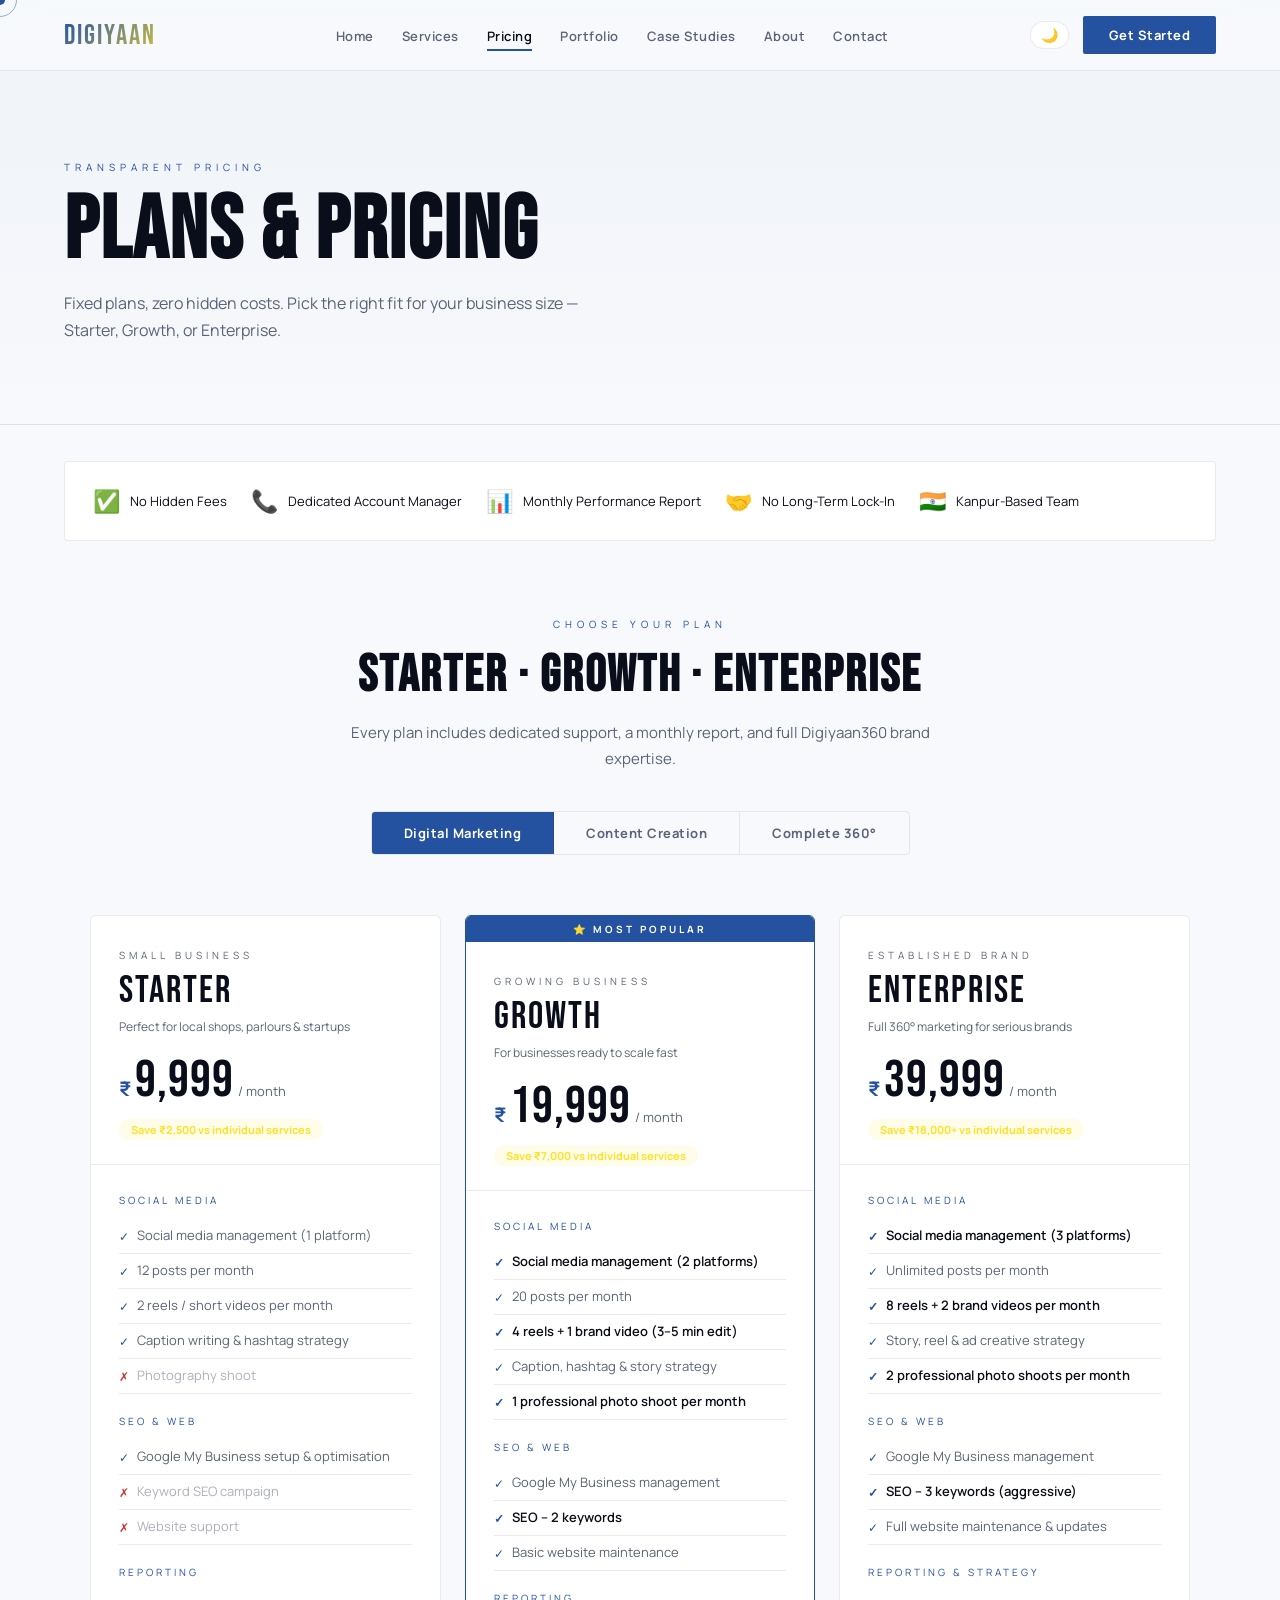
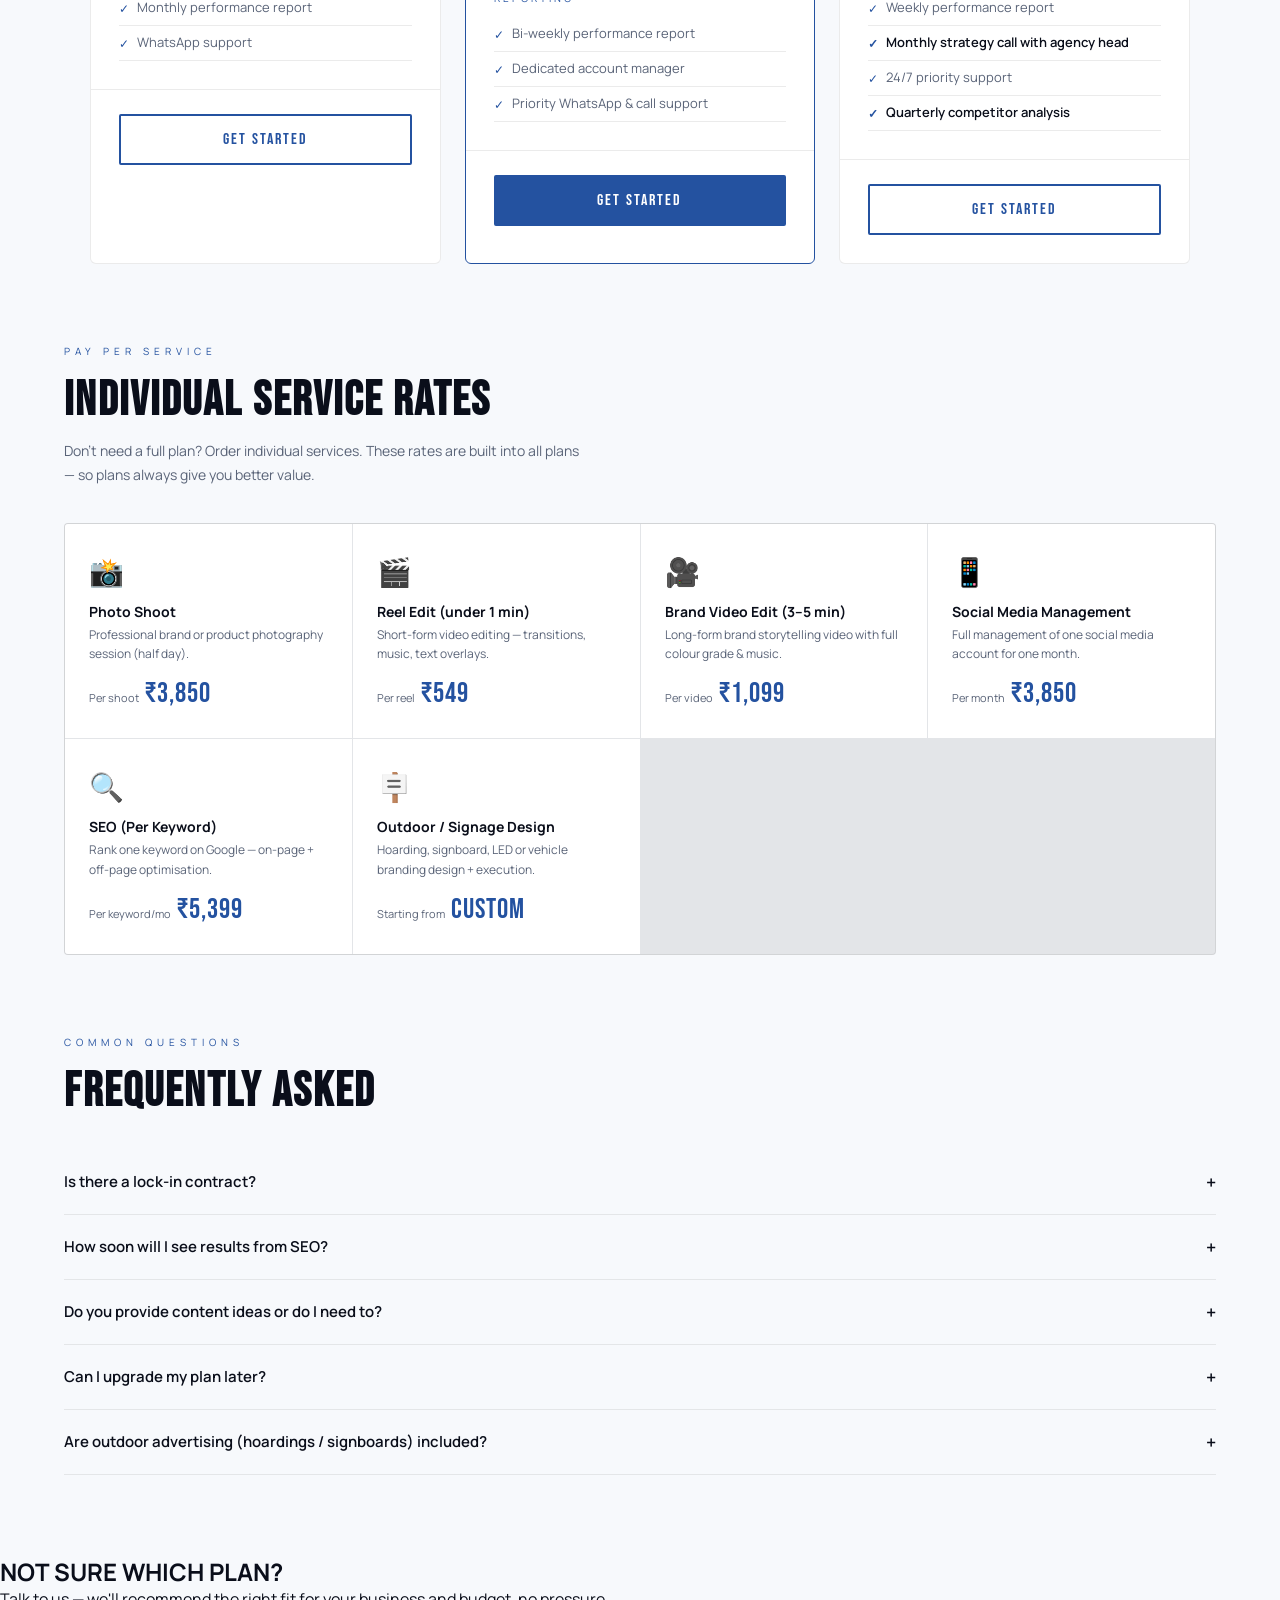
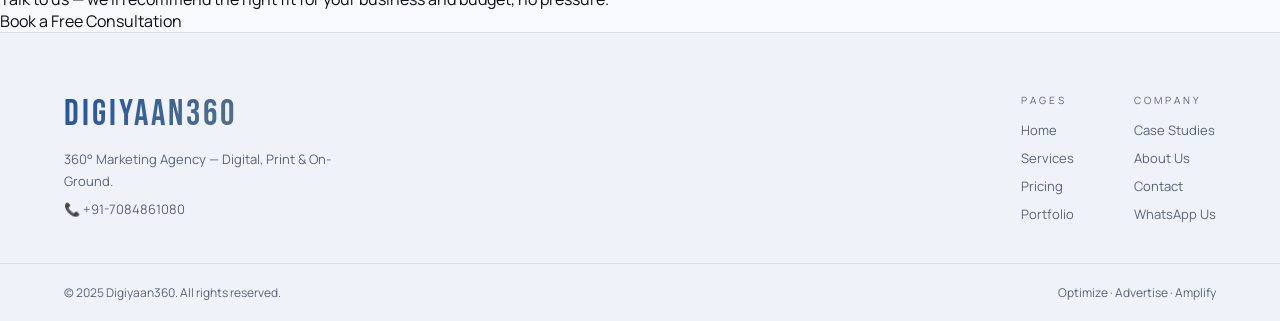
==== commit aedb3e49: "Multipage website" ====
--- a/pricing.html
+++ b/pricing.html
@@ -3,78 +3,197 @@
 <head>
 <meta charset="UTF-8">
 <meta name="viewport" content="width=device-width, initial-scale=1.0">
-<title>Pricing – Digiyaan360</title>
-<link rel="stylesheet" href="style.css">
+<title>Pricing Plans – Digiyaan360</title>
+<link rel="stylesheet" href="shared.css">
 <style>
-/* pricing page extras */
-.trust-bar{display:flex;gap:20px;flex-wrap:wrap;padding:20px 5%;background:var(--bg3);border-bottom:1px solid var(--border);}
-.tb-item{display:flex;align-items:center;gap:8px;font-size:13px;color:var(--text2);}
-.tb-item strong{color:var(--text);}
-
-.category-block{margin-bottom:80px;}
-.cat-tag{display:inline-block;padding:3px 12px;border-radius:10px;background:var(--primary);color:#fff;font-size:10px;letter-spacing:3px;text-transform:uppercase;font-weight:700;margin-bottom:14px;}
-.cat-title{font-family:'Bebas Neue',sans-serif;font-size:clamp(26px,4vw,48px);letter-spacing:2px;margin-bottom:8px;color:var(--text);}
-.cat-desc{font-size:14px;color:var(--text2);max-width:580px;line-height:1.75;margin-bottom:0;}
-
-.price-section{padding:60px 5% 0;}
-.sec-block{margin-bottom:60px;}
-
-/* Individual rate table */
-.rate-grid{display:grid;grid-template-columns:repeat(auto-fill,minmax(230px,1fr));gap:1px;background:var(--border);border:1px solid var(--border);border-radius:6px;overflow:hidden;margin-top:28px;}
-.rate-item{background:var(--card);padding:22px 20px;transition:background .2s;}
-.rate-item:hover{background:var(--card-hover);}
-.rate-icon{font-size:24px;margin-bottom:10px;}
-.rate-name{font-weight:700;font-size:13px;color:var(--text);margin-bottom:4px;}
-.rate-desc{font-size:11.5px;color:var(--text2);line-height:1.6;margin-bottom:10px;}
-.rate-price{font-family:'Bebas Neue',sans-serif;font-size:22px;letter-spacing:1px;color:var(--primary);margin-bottom:8px;}
-.rate-add-btn{padding:6px 14px;background:var(--primary);color:#fff;border:none;border-radius:3px;font-size:11px;font-weight:700;letter-spacing:1px;cursor:pointer;transition:background .2s;}
-.rate-add-btn:hover{background:var(--primary-light);}
-.rate-add-btn.added{background:#22c55e;}
-
-/* Sticky cart total bar */
-.sticky-total{position:sticky;bottom:0;z-index:800;background:var(--bg2);border-top:2px solid var(--primary);padding:12px 5%;display:flex;align-items:center;justify-content:space-between;gap:16px;}
-.st-label{font-size:13px;color:var(--text2);}
-.st-amount{font-family:'Bebas Neue',sans-serif;font-size:26px;letter-spacing:1px;color:var(--text);}
-.st-btns{display:flex;gap:10px;}
-.st-view-btn{padding:10px 20px;background:var(--card);border:1px solid var(--border);border-radius:3px;font-family:'Bebas Neue',sans-serif;font-size:15px;letter-spacing:2px;color:var(--text);cursor:pointer;}
-.st-checkout-btn{padding:10px 24px;background:#25D366;color:#fff;border:none;border-radius:3px;font-family:'Bebas Neue',sans-serif;font-size:15px;letter-spacing:2px;cursor:pointer;}
-
-/* Bundle cards */
-.bundle-grid{display:grid;grid-template-columns:repeat(auto-fit,minmax(280px,1fr));gap:18px;margin-top:28px;}
-.bundle-card{background:var(--card);border:1px solid var(--border);border-radius:6px;padding:24px;transition:border-color .2s,transform .2s;}
-.bundle-card:hover{border-color:var(--primary);transform:translateY(-3px);}
-.bundle-name{font-family:'Bebas Neue',sans-serif;font-size:22px;letter-spacing:1px;margin-bottom:6px;color:var(--text);}
-.bundle-price{font-family:'Bebas Neue',sans-serif;font-size:34px;letter-spacing:1px;color:var(--primary);margin-bottom:4px;}
-.bundle-includes{font-size:12px;color:var(--text2);line-height:1.7;margin-bottom:14px;}
-.bundle-includes li{padding:3px 0;display:flex;gap:6px;align-items:flex-start;}
-.bundle-includes li::before{content:'→';color:var(--primary);flex-shrink:0;}
+/* ── PRICING SPECIFIC ── */
+.pricing-intro { padding: 40px 5% 0; text-align: center; }
+.pricing-intro p { font-size: 15px; color: var(--muted-text); max-width: 600px; margin: 14px auto 0; line-height: 1.7; }
+
+/* Tab switcher */
+.plan-tabs {
+  display: flex; justify-content: center; gap: 0;
+  margin: 40px auto; width: fit-content;
+  border: 1px solid var(--border); border-radius: 4px; overflow: hidden;
+}
+.plan-tab {
+  padding: 12px 32px;
+  background: none; border: none;
+  font-family: 'Manrope', sans-serif;
+  font-size: 13px; font-weight: 700;
+  letter-spacing: 0.5px;
+  color: var(--muted-text);
+  cursor: pointer;
+  transition: background 0.2s, color 0.2s;
+  border-right: 1px solid var(--border);
+}
+.plan-tab:last-child { border-right: none; }
+.plan-tab.active {
+  background: var(--primary); color: #fff;
+}
+
+/* Plans grid */
+.plans-section { padding: 20px 5% 80px; }
+.plans-grid {
+  display: grid; grid-template-columns: repeat(3,1fr);
+  gap: 24px; max-width: 1100px; margin: 0 auto;
+}
+.pc {
+  background: var(--card-bg);
+  border: 1px solid var(--border);
+  border-radius: 6px; overflow: hidden;
+  position: relative;
+  transition: transform 0.2s, box-shadow 0.2s;
+}
+.pc:hover { transform: translateY(-5px); box-shadow: 0 20px 50px var(--shadow); }
+.pc.popular { border-color: var(--primary); }
+.pc-badge {
+  background: var(--primary); color: #fff;
+  text-align: center; padding: 6px;
+  font-size: 10px; letter-spacing: 3px; text-transform: uppercase;
+  font-weight: 700;
+}
+.pc-head {
+  padding: 32px 28px 24px;
+  border-bottom: 1px solid var(--border);
+}
+.pc-tier {
+  font-size: 10px; letter-spacing: 4px; text-transform: uppercase;
+  color: var(--muted-text); margin-bottom: 10px;
+}
+.pc-name {
+  font-family: 'Bebas Neue', sans-serif;
+  font-size: 38px; letter-spacing: 2px; line-height: 1;
+  margin-bottom: 8px;
+}
+.pc-tagline { font-size: 12px; color: var(--muted-text); margin-bottom: 20px; }
+.pc-price {
+  display: flex; align-items: baseline; gap: 4px;
+  margin-bottom: 6px;
+}
+.pc-price .curr { font-size: 20px; font-weight: 700; color: var(--primary); }
+.pc-price .amount {
+  font-family: 'Bebas Neue', sans-serif;
+  font-size: 52px; letter-spacing: 1px; line-height: 1;
+}
+.pc-price .period { font-size: 13px; color: var(--muted-text); }
+.pc-saving {
+  display: inline-block; padding: 3px 12px;
+  background: rgba(255,225,39,0.1); color: var(--gold);
+  border-radius: 10px; font-size: 11px; font-weight: 700;
+  margin-top: 6px;
+}
+.pc-body { padding: 28px; }
+.pc-section-label {
+  font-size: 10px; letter-spacing: 3px; text-transform: uppercase;
+  color: var(--primary); margin-bottom: 12px; margin-top: 20px;
+}
+.pc-section-label:first-child { margin-top: 0; }
+.pc-features { list-style: none; }
+.pc-features li {
+  font-size: 13px; color: var(--muted-text);
+  padding: 7px 0; border-bottom: 1px solid var(--border);
+  display: flex; align-items: flex-start; gap: 8px; line-height: 1.5;
+}
+.pc-features li .ck { color: var(--primary); font-size: 12px; flex-shrink: 0; margin-top: 2px; }
+.pc-features li .xk { color: #cc3333; font-size: 12px; flex-shrink: 0; margin-top: 2px; }
+.pc-features li.highlight { color: var(--text); font-weight: 600; }
+.pc-foot {
+  padding: 24px 28px 28px;
+  border-top: 1px solid var(--border);
+}
+.btn-plan {
+  display: block; width: 100%;
+  padding: 14px; text-align: center;
+  border: 2px solid var(--primary);
+  border-radius: 2px;
+  font-family: 'Bebas Neue', sans-serif;
+  font-size: 16px; letter-spacing: 2px;
+  color: var(--primary);
+  transition: background 0.2s, color 0.2s;
+  cursor: pointer; text-decoration: none;
+}
+.btn-plan:hover, .pc.popular .btn-plan {
+  background: var(--primary); color: #fff;
+}
+.pc.popular .btn-plan:hover {
+  background: var(--primary-light);
+}
+
+/* Individual service pricing */
+.service-pricing { padding: 0 5% 80px; }
+.sp-title {
+  font-family: 'Bebas Neue', sans-serif;
+  font-size: clamp(28px, 4vw, 48px); letter-spacing: 2px;
+  margin-bottom: 10px;
+}
+.sp-grid {
+  display: grid; grid-template-columns: repeat(auto-fit, minmax(250px, 1fr));
+  gap: 1px; background: var(--border);
+  border: 1px solid var(--border);
+  border-radius: 4px; overflow: hidden;
+  margin-top: 36px;
+}
+.sp-item {
+  background: var(--card-bg);
+  padding: 28px 24px;
+}
+.sp-icon { font-size: 28px; margin-bottom: 12px; }
+.sp-name { font-weight: 700; font-size: 14px; margin-bottom: 4px; }
+.sp-desc { font-size: 12px; color: var(--muted-text); line-height: 1.6; margin-bottom: 14px; }
+.sp-price-row { display: flex; align-items: baseline; gap: 6px; }
+.sp-price-label { font-size: 11px; color: var(--muted-text); }
+.sp-price-val {
+  font-family: 'Bebas Neue', sans-serif;
+  font-size: 28px; letter-spacing: 1px; color: var(--primary);
+}
+
+/* FAQ */
+.faq-section { padding: 0 5% 80px; }
+.faq-item {
+  border-bottom: 1px solid var(--border);
+  overflow: hidden;
+}
+.faq-q {
+  display: flex; justify-content: space-between; align-items: center;
+  padding: 20px 0; cursor: pointer; font-weight: 600; font-size: 15px;
+  transition: color 0.2s;
+}
+.faq-q:hover { color: var(--primary); }
+.faq-icon { font-size: 18px; transition: transform 0.2s; }
+.faq-a {
+  font-size: 14px; color: var(--muted-text); line-height: 1.7;
+  max-height: 0; overflow: hidden; transition: max-height 0.3s, padding 0.3s;
+}
+.faq-item.open .faq-a { max-height: 200px; padding-bottom: 16px; }
+.faq-item.open .faq-icon { transform: rotate(45deg); }
+
+/* Trust badges */
+.trust-row {
+  display: flex; gap: 24px; flex-wrap: wrap;
+  margin: 36px 5%;
+  padding: 24px 28px;
+  background: var(--card-bg);
+  border: 1px solid var(--border); border-radius: 4px;
+}
+.trust-item { display: flex; align-items: center; gap: 10px; font-size: 13px; }
+.trust-item .ti { font-size: 22px; }
+
+@media(max-width:900px){
+  .plans-grid { grid-template-columns: 1fr; }
+}
+@media(max-width:600px){
+  .plan-tabs { flex-wrap: wrap; }
+}
 </style>
 </head>
 <body>
-<div class="cur" id="cursor"></div>
-<div class="cur-r" id="cursorRing"></div>
-
-<!-- CART SIDEBAR -->
-<div class="cart-overlay" id="cartOverlay"></div>
-<div class="cart-panel" id="cartPanel">
-  <div class="cart-head">
-    <h3>🛒 MY SERVICES</h3>
-    <button class="cart-close" onclick="closeCart()">✕</button>
-  </div>
-  <div class="cart-items" id="cartItems"></div>
-  <div class="cart-foot">
-    <div class="cart-total">
-      <span class="cart-total-label">Monthly Total</span>
-      <span class="cart-total-price" id="cartTotal">₹0</span>
-    </div>
-    <p class="cart-note">💬 We'll confirm your plan details and get you started via WhatsApp within hours.</p>
-    <button class="cart-checkout" onclick="Cart.checkout()">💬 ENQUIRE ON WHATSAPP</button>
-  </div>
-</div>
-
-<!-- NAV -->
+
+<div class="cursor" id="cursor"></div>
+<div class="cursor-ring" id="cursorRing"></div>
+
 <nav id="mainNav">
-  <a href="index.html" class="nav-logo">DIGIYAAN360</a>
+  <a href="index.html" class="nav-logo">DIGIYAAN<span>360</span></a>
   <ul class="nav-links" id="navLinks">
     <li><a href="index.html">Home</a></li>
     <li><a href="services.html">Services</a></li>
@@ -84,649 +203,457 @@
     <li><a href="about.html">About</a></li>
     <li><a href="contact.html">Contact</a></li>
   </ul>
-  <div class="nav-right">
-    <button class="theme-btn" id="themeToggle"><span id="themeIcon">☀️</span></button>
-    <button class="cart-btn" onclick="openCart()">🛒 Cart <span class="cart-count hidden" id="cartCount">0</span></button>
+  <div class="nav-actions">
+    <button class="theme-toggle" id="themeToggle"><span id="themeIcon">☀️</span></button>
     <a href="contact.html" class="nav-cta">Get Started</a>
     <button class="hamburger" id="hamburger">☰</button>
   </div>
 </nav>
 
 <!-- PAGE HEADER -->
-<div class="pg-head">
-  <div class="pg-label">Shop Our Services</div>
-  <h1>PLANS & PRICING</h1>
-  <p>Browse, add to cart, and enquire on WhatsApp — our team responds within hours. Transparent pricing, zero hidden charges.</p>
-</div>
-
-<!-- TRUST BAR -->
-<div class="trust-bar">
-  <div class="tb-item">✅ <strong>No Hidden Fees</strong></div>
-  <div class="tb-item">📞 <strong>Dedicated Manager</strong></div>
-  <div class="tb-item">📊 <strong>Monthly Reports</strong></div>
-  <div class="tb-item">🤝 <strong>No Lock-In — Cancel Anytime</strong></div>
-  <div class="tb-item">⚡ <strong>Response in 2–4 Hours</strong></div>
-  <div class="tb-item">🛒 <strong>Add to Cart → WhatsApp → Done</strong></div>
-</div>
-
-<div class="price-section">
-
-  <!-- ══════════════════════════════════
-       SECTION 1: MONTHLY RETAINER
-       ══════════════════════════════════ -->
-  <div class="sec-block">
-    <div class="cat-tag">Section 1</div>
-    <h2 class="cat-title">Monthly Retainer Plans</h2>
-    <p class="cat-desc">The most popular way to work with us. Predictable monthly investment, consistent growth. All plans are month-to-month — no long-term contracts.</p>
-    <div class="plans-grid" style="margin-top:30px;">
-
-      <!-- STARTER -->
-      <div class="plan-card">
-        <div class="plan-head">
-          <div class="plan-tier">Small Shops · Freelancers</div>
-          <div class="plan-name">STARTER</div>
-          <div class="plan-tagline">Get online and start growing</div>
-          <div class="plan-price"><span class="plan-curr">₹</span><span class="plan-amt">8,000</span><span class="plan-per">/mo</span></div>
-          <div class="plan-saving">Beginner-friendly plan</div>
-        </div>
-        <div class="plan-divider"></div>
-        <ul class="plan-features">
-          <li><span class="ck">✓</span><span><strong>8 posts/month</strong> — designed and scheduled</span></li>
-          <li><span class="ck">✓</span><span>1 Meta (FB/Insta) ad campaign</span></li>
-          <li><span class="ck">✓</span><span>Basic SEO audit</span></li>
-          <li><span class="ck">✓</span><span>2 content pages written</span></li>
-          <li><span class="ck">✓</span><span>Basic monthly report</span></li>
+<div class="page-header">
+  <div class="page-header-label">Transparent Pricing</div>
+  <h1>PLANS &amp; PRICING</h1>
+  <p>Fixed plans, zero hidden costs. Pick the right fit for your business size — Starter, Growth, or Enterprise.</p>
+</div>
+
+<!-- TRUST ROW -->
+<div class="trust-row">
+  <div class="trust-item"><span class="ti">✅</span> No Hidden Fees</div>
+  <div class="trust-item"><span class="ti">📞</span> Dedicated Account Manager</div>
+  <div class="trust-item"><span class="ti">📊</span> Monthly Performance Report</div>
+  <div class="trust-item"><span class="ti">🤝</span> No Long-Term Lock-In</div>
+  <div class="trust-item"><span class="ti">🇮🇳</span> Kanpur-Based Team</div>
+</div>
+
+<!-- TABS -->
+<div class="pricing-intro">
+  <div class="section-label" style="text-align:center;font-size:10px;letter-spacing:5px;text-transform:uppercase;color:var(--primary);margin-bottom:14px;">Choose Your Plan</div>
+  <h2 style="font-family:'Bebas Neue',sans-serif;font-size:clamp(28px,4vw,52px);letter-spacing:2px;">STARTER · GROWTH · ENTERPRISE</h2>
+  <p>Every plan includes dedicated support, a monthly report, and full Digiyaan360 brand expertise.</p>
+</div>
+<div class="plan-tabs">
+  <button class="plan-tab active" onclick="switchTab('digital',this)">Digital Marketing</button>
+  <button class="plan-tab" onclick="switchTab('content',this)">Content Creation</button>
+  <button class="plan-tab" onclick="switchTab('complete',this)">Complete 360°</button>
+</div>
+
+<!-- DIGITAL MARKETING PLANS -->
+<div class="plans-section" id="tab-digital">
+  <div class="plans-grid">
+    <!-- STARTER -->
+    <div class="pc">
+      <div class="pc-head">
+        <div class="pc-tier">Small Business</div>
+        <div class="pc-name">STARTER</div>
+        <div class="pc-tagline">Perfect for local shops, parlours &amp; startups</div>
+        <div class="pc-price">
+          <span class="curr">₹</span>
+          <span class="amount">9,999</span>
+          <span class="period">/ month</span>
+        </div>
+        <div class="pc-saving">Save ₹2,500 vs individual services</div>
+      </div>
+      <div class="pc-body">
+        <div class="pc-section-label">Social Media</div>
+        <ul class="pc-features">
+          <li><span class="ck">✓</span><span>Social media management (1 platform)</span></li>
+          <li><span class="ck">✓</span><span>12 posts per month</span></li>
+          <li><span class="ck">✓</span><span>2 reels / short videos per month</span></li>
+          <li><span class="ck">✓</span><span>Caption writing &amp; hashtag strategy</span></li>
+          <li><span class="xk">✗</span><span style="opacity:.5">Photography shoot</span></li>
+        </ul>
+        <div class="pc-section-label">SEO &amp; Web</div>
+        <ul class="pc-features">
+          <li><span class="ck">✓</span><span>Google My Business setup &amp; optimisation</span></li>
+          <li><span class="xk">✗</span><span style="opacity:.5">Keyword SEO campaign</span></li>
+          <li><span class="xk">✗</span><span style="opacity:.5">Website support</span></li>
+        </ul>
+        <div class="pc-section-label">Reporting</div>
+        <ul class="pc-features">
+          <li><span class="ck">✓</span><span>Monthly performance report</span></li>
           <li><span class="ck">✓</span><span>WhatsApp support</span></li>
-          <li><span class="xk">–</span><span style="opacity:.55">Reels / video content</span></li>
-          <li><span class="xk">–</span><span style="opacity:.55">Google Ads</span></li>
-          <li><span class="xk">–</span><span style="opacity:.55">AI Chatbot</span></li>
-        </ul>
-        <div class="plan-foot">
-          <button class="add-cart-btn" onclick="addToCart('retainer-starter','Monthly Retainer','Starter ₹8,000/mo',8000,'📱',this)">🛒 ADD TO CART</button>
-        </div>
-      </div>
-
-      <!-- GROWTH -->
-      <div class="plan-card featured">
-        <div class="plan-badge">⭐ MOST POPULAR</div>
-        <div class="plan-head">
-          <div class="plan-tier">Growing Businesses</div>
-          <div class="plan-name">GROWTH</div>
-          <div class="plan-tagline">Scale faster with full digital stack</div>
-          <div class="plan-price"><span class="plan-curr">₹</span><span class="plan-amt">18,000</span><span class="plan-per">/mo</span></div>
-          <div class="plan-saving">Best value for results</div>
-        </div>
-        <div class="plan-divider"></div>
-        <ul class="plan-features">
-          <li><span class="ck">✓</span><span><strong>20 posts/month</strong></span></li>
-          <li><span class="ck">✓</span><span><strong>2 reels/month</strong></span></li>
-          <li><span class="ck">✓</span><span>2 Meta campaigns + 1 Google campaign</span></li>
-          <li><span class="ck">✓</span><span>Monthly SEO + keyword tracking</span></li>
-          <li><span class="ck">✓</span><span>Basic WhatsApp automation</span></li>
-          <li><span class="ck">✓</span><span>AI Chatbot included</span></li>
-          <li><span class="ck">✓</span><span>Minor website updates</span></li>
-          <li><span class="ck">✓</span><span>Lead generation system</span></li>
-          <li><span class="ck">✓</span><span>5 content pages + detailed PDF report</span></li>
-        </ul>
-        <div class="plan-foot">
-          <button class="add-cart-btn" onclick="addToCart('retainer-growth','Monthly Retainer','Growth ₹18,000/mo',18000,'📈',this)">🛒 ADD TO CART</button>
-        </div>
-      </div>
-
-      <!-- PRO BRAND -->
-      <div class="plan-card">
-        <div class="plan-head">
-          <div class="plan-tier">Established Brands</div>
-          <div class="plan-name">PRO BRAND</div>
-          <div class="plan-tagline">Full marketing engine, all channels</div>
-          <div class="plan-price"><span class="plan-curr">₹</span><span class="plan-amt">35,000</span><span class="plan-per">/mo</span></div>
-        </div>
-        <div class="plan-divider"></div>
-        <ul class="plan-features">
-          <li><span class="ck">✓</span><span><strong>30 posts + reels</strong> per month</span></li>
-          <li><span class="ck">✓</span><span><strong>6 reels/month</strong></span></li>
-          <li><span class="ck">✓</span><span>4 Meta + 2 Google campaigns</span></li>
-          <li><span class="ck">✓</span><span>Advanced SEO + link building</span></li>
-          <li><span class="ck">✓</span><span>Full WhatsApp automation</span></li>
-          <li><span class="ck">✓</span><span>Custom AI chatbot</span></li>
-          <li><span class="ck">✓</span><span>Major website updates</span></li>
-          <li><span class="ck">✓</span><span>Advanced lead generation</span></li>
+        </ul>
+      </div>
+      <div class="pc-foot">
+        <a href="contact.html" class="btn-plan">Get Started</a>
+      </div>
+    </div>
+
+    <!-- GROWTH -->
+    <div class="pc popular">
+      <div class="pc-badge">⭐ MOST POPULAR</div>
+      <div class="pc-head">
+        <div class="pc-tier">Growing Business</div>
+        <div class="pc-name">GROWTH</div>
+        <div class="pc-tagline">For businesses ready to scale fast</div>
+        <div class="pc-price">
+          <span class="curr">₹</span>
+          <span class="amount">19,999</span>
+          <span class="period">/ month</span>
+        </div>
+        <div class="pc-saving">Save ₹7,000 vs individual services</div>
+      </div>
+      <div class="pc-body">
+        <div class="pc-section-label">Social Media</div>
+        <ul class="pc-features">
+          <li class="highlight"><span class="ck">✓</span><span>Social media management (2 platforms)</span></li>
+          <li><span class="ck">✓</span><span>20 posts per month</span></li>
+          <li class="highlight"><span class="ck">✓</span><span>4 reels + 1 brand video (3–5 min edit)</span></li>
+          <li><span class="ck">✓</span><span>Caption, hashtag &amp; story strategy</span></li>
+          <li class="highlight"><span class="ck">✓</span><span>1 professional photo shoot per month</span></li>
+        </ul>
+        <div class="pc-section-label">SEO &amp; Web</div>
+        <ul class="pc-features">
+          <li><span class="ck">✓</span><span>Google My Business management</span></li>
+          <li class="highlight"><span class="ck">✓</span><span>SEO – 2 keywords</span></li>
+          <li><span class="ck">✓</span><span>Basic website maintenance</span></li>
+        </ul>
+        <div class="pc-section-label">Reporting</div>
+        <ul class="pc-features">
+          <li><span class="ck">✓</span><span>Bi-weekly performance report</span></li>
           <li><span class="ck">✓</span><span>Dedicated account manager</span></li>
-          <li><span class="ck">✓</span><span>Full analytics dashboard</span></li>
-        </ul>
-        <div class="plan-foot">
-          <button class="add-cart-btn" onclick="addToCart('retainer-pro','Monthly Retainer','Pro Brand ₹35,000/mo',35000,'🚀',this)">🛒 ADD TO CART</button>
-        </div>
-      </div>
-
-      <!-- ENTERPRISE -->
-      <div class="plan-card" style="grid-column:1/-1;max-width:400px;margin:0 auto;">
-        <div class="plan-badge" style="background:linear-gradient(135deg,#2452A0,#FFE127);color:#000;">👑 ENTERPRISE</div>
-        <div class="plan-head">
-          <div class="plan-tier">Large Companies</div>
-          <div class="plan-name">ENTERPRISE</div>
-          <div class="plan-tagline">Full agency dedicated to your brand</div>
-          <div class="plan-price"><span class="plan-curr">₹</span><span class="plan-amt">75,000</span><span class="plan-per">/mo</span></div>
-        </div>
-        <div class="plan-divider"></div>
-        <ul class="plan-features">
-          <li><span class="ck">✓</span><span><strong>50 posts + videos</strong>/month</span></li>
-          <li><span class="ck">✓</span><span><strong>12 reels/month</strong></span></li>
-          <li><span class="ck">✓</span><span>Unlimited Meta + Google campaigns</span></li>
-          <li><span class="ck">✓</span><span>Full SEO + link building</span></li>
-          <li><span class="ck">✓</span><span>Custom AI workflow automation</span></li>
-          <li><span class="ck">✓</span><span>Full AI suite (chatbot, content gen, search)</span></li>
-          <li><span class="ck">✓</span><span>Dedicated dev time (website/app)</span></li>
-          <li><span class="ck">✓</span><span>AI-powered lead generation</span></li>
-          <li><span class="ck">✓</span><span>Dashboard + weekly strategy call</span></li>
-        </ul>
-        <div class="plan-foot">
-          <button class="add-cart-btn" onclick="addToCart('retainer-enterprise','Monthly Retainer','Enterprise ₹75,000/mo',75000,'👑',this)">🛒 ADD TO CART</button>
-        </div>
-      </div>
-    </div>
-  </div>
-
-  <!-- ══════════════════════════════════
-       SECTION 2: INSTAGRAM / FACEBOOK PLANS
-       ══════════════════════════════════ -->
-  <div class="sec-block">
-    <div class="cat-tag">Section 2</div>
-    <h2 class="cat-title">Instagram & Facebook Management</h2>
-    <p class="cat-desc">Dedicated social media plans for businesses that want consistent, branded presence on Instagram and Facebook. Posts, reels, stories, captions, hashtags — fully managed.</p>
-
-    <div id="socialTabGroup" style="margin-top:28px;">
-      <div class="tabs">
-        <button class="tab-btn active" onclick="switchTab('socialTabGroup','tab-ig',this)">📸 Instagram</button>
-        <button class="tab-btn" onclick="switchTab('socialTabGroup','tab-fb',this)">👍 Facebook</button>
-        <button class="tab-btn" onclick="switchTab('socialTabGroup','tab-combo',this)">🔗 Both Combined</button>
-      </div>
-
-      <div class="tab-content active" id="tab-ig">
-        <div class="plans-grid" style="margin-top:20px;">
-          <div class="plan-card">
-            <div class="plan-head"><div class="plan-tier">Small Business</div><div class="plan-name">INSTAGRAM BASIC</div><div class="plan-tagline">Build presence from scratch</div><div class="plan-price"><span class="plan-curr">₹</span><span class="plan-amt">6,000</span><span class="plan-per">/mo</span></div></div>
-            <div class="plan-divider"></div>
-            <ul class="plan-features">
-              <li><span class="ck">✓</span><span>12 posts/month (4/week)</span></li>
-              <li><span class="ck">✓</span><span>2 reels/month</span></li>
-              <li><span class="ck">✓</span><span>Caption + hashtag writing</span></li>
-              <li><span class="ck">✓</span><span>Stories strategy</span></li>
-              <li><span class="ck">✓</span><span>Profile bio + highlight covers</span></li>
-              <li><span class="ck">✓</span><span>Monthly reach report</span></li>
-            </ul>
-            <div class="plan-foot"><button class="add-cart-btn" onclick="addToCart('ig-basic','Instagram Management','Basic ₹6,000/mo',6000,'📸',this)">🛒 ADD TO CART</button></div>
-          </div>
-          <div class="plan-card featured">
-            <div class="plan-badge">⭐ POPULAR</div>
-            <div class="plan-head"><div class="plan-tier">Growing Business</div><div class="plan-name">INSTAGRAM PRO</div><div class="plan-tagline">Consistent growth + reels engine</div><div class="plan-price"><span class="plan-curr">₹</span><span class="plan-amt">12,000</span><span class="plan-per">/mo</span></div></div>
-            <div class="plan-divider"></div>
-            <ul class="plan-features">
-              <li><span class="ck">✓</span><span><strong>20 posts/month</strong></span></li>
-              <li><span class="ck">✓</span><span><strong>4 reels/month</strong></span></li>
-              <li><span class="ck">✓</span><span>Caption, hashtag + story strategy</span></li>
-              <li><span class="ck">✓</span><span>Comment & DM management</span></li>
-              <li><span class="ck">✓</span><span>1 Meta ad campaign/month</span></li>
-              <li><span class="ck">✓</span><span>Competitor analysis</span></li>
-              <li><span class="ck">✓</span><span>Bi-weekly analytics report</span></li>
-            </ul>
-            <div class="plan-foot"><button class="add-cart-btn" onclick="addToCart('ig-pro','Instagram Management','Pro ₹12,000/mo',12000,'📸',this)">🛒 ADD TO CART</button></div>
-          </div>
-          <div class="plan-card">
-            <div class="plan-head"><div class="plan-tier">Established Brand</div><div class="plan-name">INSTAGRAM BRAND</div><div class="plan-tagline">Full brand presence domination</div><div class="plan-price"><span class="plan-curr">₹</span><span class="plan-amt">20,000</span><span class="plan-per">/mo</span></div></div>
-            <div class="plan-divider"></div>
-            <ul class="plan-features">
-              <li><span class="ck">✓</span><span><strong>30 posts/month</strong></span></li>
-              <li><span class="ck">✓</span><span><strong>6 reels/month</strong></span></li>
-              <li><span class="ck">✓</span><span>Full story + reel strategy</span></li>
-              <li><span class="ck">✓</span><span>DM management + CRM integration</span></li>
-              <li><span class="ck">✓</span><span>2 Meta ad campaigns</span></li>
-              <li><span class="ck">✓</span><span>Influencer outreach plan</span></li>
-              <li><span class="ck">✓</span><span>Weekly reports + growth strategy call</span></li>
-            </ul>
-            <div class="plan-foot"><button class="add-cart-btn" onclick="addToCart('ig-brand','Instagram Management','Brand ₹20,000/mo',20000,'📸',this)">🛒 ADD TO CART</button></div>
-          </div>
-        </div>
-      </div>
-
-      <div class="tab-content" id="tab-fb">
-        <div class="plans-grid" style="margin-top:20px;">
-          <div class="plan-card">
-            <div class="plan-head"><div class="plan-tier">Small Business</div><div class="plan-name">FACEBOOK BASIC</div><div class="plan-tagline">Local community growth</div><div class="plan-price"><span class="plan-curr">₹</span><span class="plan-amt">5,000</span><span class="plan-per">/mo</span></div></div>
-            <div class="plan-divider"></div>
-            <ul class="plan-features">
-              <li><span class="ck">✓</span><span>12 posts/month</span></li>
-              <li><span class="ck">✓</span><span>Page setup & optimisation</span></li>
-              <li><span class="ck">✓</span><span>Caption + hashtag writing</span></li>
-              <li><span class="ck">✓</span><span>1 ad campaign (boosted post)</span></li>
-              <li><span class="ck">✓</span><span>Monthly report</span></li>
-            </ul>
-            <div class="plan-foot"><button class="add-cart-btn" onclick="addToCart('fb-basic','Facebook Management','Basic ₹5,000/mo',5000,'👍',this)">🛒 ADD TO CART</button></div>
-          </div>
-          <div class="plan-card featured">
-            <div class="plan-badge">⭐ POPULAR</div>
-            <div class="plan-head"><div class="plan-tier">Growing Business</div><div class="plan-name">FACEBOOK PRO</div><div class="plan-tagline">Ads + organic growth combo</div><div class="plan-price"><span class="plan-curr">₹</span><span class="plan-amt">10,000</span><span class="plan-per">/mo</span></div></div>
-            <div class="plan-divider"></div>
-            <ul class="plan-features">
-              <li><span class="ck">✓</span><span><strong>20 posts/month</strong></span></li>
-              <li><span class="ck">✓</span><span>2 ad campaigns</span></li>
-              <li><span class="ck">✓</span><span>Retargeting pixel setup</span></li>
-              <li><span class="ck">✓</span><span>Lookalike audience targeting</span></li>
-              <li><span class="ck">✓</span><span>Community engagement management</span></li>
-              <li><span class="ck">✓</span><span>Detailed bi-weekly report</span></li>
-            </ul>
-            <div class="plan-foot"><button class="add-cart-btn" onclick="addToCart('fb-pro','Facebook Management','Pro ₹10,000/mo',10000,'👍',this)">🛒 ADD TO CART</button></div>
-          </div>
-          <div class="plan-card">
-            <div class="plan-head"><div class="plan-tier">Established Brand</div><div class="plan-name">FACEBOOK BRAND</div><div class="plan-tagline">Full-funnel Facebook dominance</div><div class="plan-price"><span class="plan-curr">₹</span><span class="plan-amt">18,000</span><span class="plan-per">/mo</span></div></div>
-            <div class="plan-divider"></div>
-            <ul class="plan-features">
-              <li><span class="ck">✓</span><span><strong>30 posts/month</strong></span></li>
-              <li><span class="ck">✓</span><span>4 ad campaigns unlimited budget</span></li>
-              <li><span class="ck">✓</span><span>Full funnel strategy (awareness → conversion)</span></li>
-              <li><span class="ck">✓</span><span>Lead form ads + CRM integration</span></li>
-              <li><span class="ck">✓</span><span>Weekly reports + strategy call</span></li>
-            </ul>
-            <div class="plan-foot"><button class="add-cart-btn" onclick="addToCart('fb-brand','Facebook Management','Brand ₹18,000/mo',18000,'👍',this)">🛒 ADD TO CART</button></div>
-          </div>
-        </div>
-      </div>
-
-      <div class="tab-content" id="tab-combo">
-        <div class="plans-grid" style="margin-top:20px;">
-          <div class="plan-card"><div class="plan-head"><div class="plan-tier">Small</div><div class="plan-name">COMBO BASIC</div><div class="plan-tagline">IG + FB together, save 15%</div><div class="plan-price"><span class="plan-curr">₹</span><span class="plan-amt">9,500</span><span class="plan-per">/mo</span></div><div class="plan-saving">Save vs buying separately</div></div><div class="plan-divider"></div><ul class="plan-features"><li><span class="ck">✓</span><span>12 posts on each platform</span></li><li><span class="ck">✓</span><span>2 reels (cross-posted)</span></li><li><span class="ck">✓</span><span>1 ad campaign each</span></li><li><span class="ck">✓</span><span>Monthly combined report</span></li></ul><div class="plan-foot"><button class="add-cart-btn" onclick="addToCart('combo-basic','IG+FB Combo','Basic ₹9,500/mo',9500,'🔗',this)">🛒 ADD TO CART</button></div></div>
-          <div class="plan-card featured"><div class="plan-badge">⭐ BEST VALUE</div><div class="plan-head"><div class="plan-tier">Medium</div><div class="plan-name">COMBO PRO</div><div class="plan-tagline">Full IG + FB — best ROI</div><div class="plan-price"><span class="plan-curr">₹</span><span class="plan-amt">19,000</span><span class="plan-per">/mo</span></div><div class="plan-saving">Save ₹3,000 vs separate</div></div><div class="plan-divider"></div><ul class="plan-features"><li><span class="ck">✓</span><span><strong>20 posts</strong> on each platform</span></li><li><span class="ck">✓</span><span><strong>4 reels/month</strong></span></li><li><span class="ck">✓</span><span>2 campaigns each platform</span></li><li><span class="ck">✓</span><span>Comment + DM management (both)</span></li><li><span class="ck">✓</span><span>Bi-weekly combined analytics</span></li></ul><div class="plan-foot"><button class="add-cart-btn" onclick="addToCart('combo-pro','IG+FB Combo','Pro ₹19,000/mo',19000,'🔗',this)">🛒 ADD TO CART</button></div></div>
-          <div class="plan-card"><div class="plan-head"><div class="plan-tier">Large</div><div class="plan-name">COMBO BRAND</div><div class="plan-tagline">Total social media dominance</div><div class="plan-price"><span class="plan-curr">₹</span><span class="plan-amt">33,000</span><span class="plan-per">/mo</span></div><div class="plan-saving">Save ₹5,000 vs separate</div></div><div class="plan-divider"></div><ul class="plan-features"><li><span class="ck">✓</span><span><strong>30 posts each</strong> platform</span></li><li><span class="ck">✓</span><span><strong>6 reels/month</strong></span></li><li><span class="ck">✓</span><span>4 campaigns each + cross-retargeting</span></li><li><span class="ck">✓</span><span>Full community management</span></li><li><span class="ck">✓</span><span>Weekly reports + strategy call</span></li></ul><div class="plan-foot"><button class="add-cart-btn" onclick="addToCart('combo-brand','IG+FB Combo','Brand ₹33,000/mo',33000,'🔗',this)">🛒 ADD TO CART</button></div></div>
-        </div>
-      </div>
-    </div>
-  </div>
-
-  <!-- ══════════════════════════════════
-       SECTION 3: YOUTUBE VIDEO MAKING
-       ══════════════════════════════════ -->
-  <div class="sec-block">
-    <div class="cat-tag">Section 3</div>
-    <h2 class="cat-title">YouTube Video Making Plans</h2>
-    <p class="cat-desc">Full YouTube channel management and video production — scripting, shooting coordination, editing, thumbnails, SEO and posting. Three tiers for different output needs.</p>
-    <div class="plans-grid" style="margin-top:28px;">
-      <div class="plan-card">
-        <div class="plan-head"><div class="plan-tier">Beginner Channel</div><div class="plan-name">YOUTUBE STARTER</div><div class="plan-tagline">Launch and grow your channel</div><div class="plan-price"><span class="plan-curr">₹</span><span class="plan-amt">8,000</span><span class="plan-per">/mo</span></div></div>
-        <div class="plan-divider"></div>
-        <ul class="plan-features">
-          <li><span class="ck">✓</span><span><strong>4 videos/month</strong> edited (up to 10 min)</span></li>
-          <li><span class="ck">✓</span><span>4 custom thumbnails</span></li>
-          <li><span class="ck">✓</span><span>Title, description & tag SEO</span></li>
-          <li><span class="ck">✓</span><span>Channel art + banner design</span></li>
-          <li><span class="ck">✓</span><span>Upload scheduling</span></li>
-          <li><span class="ck">✓</span><span>Monthly analytics report</span></li>
-        </ul>
-        <div class="plan-foot"><button class="add-cart-btn" onclick="addToCart('yt-starter','YouTube Plan','Starter ₹8,000/mo',8000,'▶️',this)">🛒 ADD TO CART</button></div>
-      </div>
-      <div class="plan-card featured">
-        <div class="plan-badge">⭐ POPULAR</div>
-        <div class="plan-head"><div class="plan-tier">Growing Channel</div><div class="plan-name">YOUTUBE PRO</div><div class="plan-tagline">Consistent uploads + subscriber growth</div><div class="plan-price"><span class="plan-curr">₹</span><span class="plan-amt">16,000</span><span class="plan-per">/mo</span></div></div>
-        <div class="plan-divider"></div>
-        <ul class="plan-features">
-          <li><span class="ck">✓</span><span><strong>8 videos/month</strong> edited</span></li>
-          <li><span class="ck">✓</span><span><strong>4 YouTube Shorts</strong>/month</span></li>
-          <li><span class="ck">✓</span><span>8 custom thumbnails (A/B tested)</span></li>
-          <li><span class="ck">✓</span><span>Script writing / outline</span></li>
-          <li><span class="ck">✓</span><span>Full YouTube SEO optimization</span></li>
-          <li><span class="ck">✓</span><span>End screen + card setup</span></li>
-          <li><span class="ck">✓</span><span>Competitor channel analysis</span></li>
-          <li><span class="ck">✓</span><span>Bi-weekly growth report</span></li>
-        </ul>
-        <div class="plan-foot"><button class="add-cart-btn" onclick="addToCart('yt-pro','YouTube Plan','Pro ₹16,000/mo',16000,'▶️',this)">🛒 ADD TO CART</button></div>
-      </div>
-      <div class="plan-card">
-        <div class="plan-head"><div class="plan-tier">Brand / Business Channel</div><div class="plan-name">YOUTUBE BRAND</div><div class="plan-tagline">Full production + channel domination</div><div class="plan-price"><span class="plan-curr">₹</span><span class="plan-amt">28,000</span><span class="plan-per">/mo</span></div></div>
-        <div class="plan-divider"></div>
-        <ul class="plan-features">
-          <li><span class="ck">✓</span><span><strong>12 videos/month</strong> full production</span></li>
-          <li><span class="ck">✓</span><span><strong>8 YouTube Shorts</strong>/month</span></li>
-          <li><span class="ck">✓</span><span>Full scripting + shoot coordination</span></li>
-          <li><span class="ck">✓</span><span>12 custom thumbnails + motion intros</span></li>
-          <li><span class="ck">✓</span><span>YouTube ad campaign management</span></li>
-          <li><span class="ck">✓</span><span>Brand sponsorship pitch kit</span></li>
-          <li><span class="ck">✓</span><span>Weekly analytics + monetisation strategy</span></li>
-        </ul>
-        <div class="plan-foot"><button class="add-cart-btn" onclick="addToCart('yt-brand','YouTube Plan','Brand ₹28,000/mo',28000,'▶️',this)">🛒 ADD TO CART</button></div>
-      </div>
-    </div>
-  </div>
-
-  <!-- ══════════════════════════════════
-       SECTION 4: SHOOT PLANS
-       ══════════════════════════════════ -->
-  <div class="sec-block">
-    <div class="cat-tag">Section 4</div>
-    <h2 class="cat-title">Photography Shoot Plans</h2>
-    <p class="cat-desc">Professional brand and product photography shot in Kanpur. All shoots include editing and same-week digital delivery.</p>
-    <div class="plans-grid" style="margin-top:28px;">
-      <div class="plan-card">
-        <div class="plan-head"><div class="plan-tier">Basic Need</div><div class="plan-name">SHOOT BASIC</div><div class="plan-tagline">One-time product or brand shoot</div><div class="plan-price"><span class="plan-curr">₹</span><span class="plan-amt">3,500</span><span class="plan-per">/shoot</span></div></div>
-        <div class="plan-divider"></div>
-        <ul class="plan-features">
-          <li><span class="ck">✓</span><span>2-hour shoot session</span></li>
-          <li><span class="ck">✓</span><span><strong>20+ edited images</strong> delivered</span></li>
-          <li><span class="ck">✓</span><span>Basic background & props</span></li>
-          <li><span class="ck">✓</span><span>PNG + JPG formats</span></li>
-          <li><span class="ck">✓</span><span>Delivery within 3 days</span></li>
-        </ul>
-        <div class="plan-foot"><button class="add-cart-btn" onclick="addToCart('shoot-basic','Photography Shoot','Basic ₹3,500/shoot',3500,'📸',this)">🛒 ADD TO CART</button></div>
-      </div>
-      <div class="plan-card featured">
-        <div class="plan-badge">⭐ BEST SELLER</div>
-        <div class="plan-head"><div class="plan-tier">Standard Brand Shoot</div><div class="plan-name">SHOOT PRO</div><div class="plan-tagline">Monthly brand photography package</div><div class="plan-price"><span class="plan-curr">₹</span><span class="plan-amt">7,000</span><span class="plan-per">/month</span></div></div>
-        <div class="plan-divider"></div>
-        <ul class="plan-features">
-          <li><span class="ck">✓</span><span><strong>2 shoots/month</strong> (half-day each)</span></li>
-          <li><span class="ck">✓</span><span><strong>50+ edited images</strong> total</span></li>
-          <li><span class="ck">✓</span><span>Background, prop & lighting setup</span></li>
-          <li><span class="ck">✓</span><span>Raw + edited files both</span></li>
-          <li><span class="ck">✓</span><span>Delivery within 48 hours</span></li>
-          <li><span class="ck">✓</span><span>Social-ready crops (square, portrait)</span></li>
-        </ul>
-        <div class="plan-foot"><button class="add-cart-btn" onclick="addToCart('shoot-pro','Photography Shoot','Pro ₹7,000/mo',7000,'📸',this)">🛒 ADD TO CART</button></div>
-      </div>
-      <div class="plan-card">
-        <div class="plan-head"><div class="plan-tier">Full Brand Coverage</div><div class="plan-name">SHOOT STUDIO</div><div class="plan-tagline">Weekly content shoot + production</div><div class="plan-price"><span class="plan-curr">₹</span><span class="plan-amt">14,000</span><span class="plan-per">/month</span></div></div>
-        <div class="plan-divider"></div>
-        <ul class="plan-features">
-          <li><span class="ck">✓</span><span><strong>4 shoots/month</strong> (weekly)</span></li>
-          <li><span class="ck">✓</span><span><strong>100+ edited images</strong> total</span></li>
-          <li><span class="ck">✓</span><span>Full styling, prop & set coordination</span></li>
-          <li><span class="ck">✓</span><span>Video clips for reels (BTS)</span></li>
-          <li><span class="ck">✓</span><span>Raw + HQ edited files</span></li>
-          <li><span class="ck">✓</span><span>Priority 24-hour delivery</span></li>
-          <li><span class="ck">✓</span><span>Dedicated content planner</span></li>
-        </ul>
-        <div class="plan-foot"><button class="add-cart-btn" onclick="addToCart('shoot-studio','Photography Shoot','Studio ₹14,000/mo',14000,'📸',this)">🛒 ADD TO CART</button></div>
-      </div>
-    </div>
-  </div>
-
-  <!-- ══════════════════════════════════
-       SECTION 5: BRANDING PLANS
-       ══════════════════════════════════ -->
-  <div class="sec-block">
-    <div class="cat-tag">Section 5</div>
-    <h2 class="cat-title">Branding & Small Activities</h2>
-    <p class="cat-desc">Logo, brand identity, outdoor signs, events, visiting cards — the building blocks that make your business look professional and trustworthy.</p>
-    <div class="plans-grid" style="margin-top:28px;">
-      <div class="plan-card">
-        <div class="plan-head"><div class="plan-tier">Startup</div><div class="plan-name">BRAND STARTER</div><div class="plan-tagline">Logo + basic identity kit</div><div class="plan-price"><span class="plan-curr">₹</span><span class="plan-amt">8,500</span><span class="plan-per">one-time</span></div></div>
-        <div class="plan-divider"></div>
-        <ul class="plan-features">
-          <li><span class="ck">✓</span><span>Custom logo (3 concepts, 2 revisions)</span></li>
-          <li><span class="ck">✓</span><span>Colour palette + typography guide</span></li>
-          <li><span class="ck">✓</span><span>Letterhead + business card design</span></li>
-          <li><span class="ck">✓</span><span>PNG / SVG / PDF formats</span></li>
-          <li><span class="ck">✓</span><span>Visiting card printing (250 pcs) — ₹1,000 extra</span></li>
-        </ul>
-        <div class="plan-foot"><button class="add-cart-btn" onclick="addToCart('brand-starter','Branding Package','Starter ₹8,500',8500,'🎨',this)">🛒 ADD TO CART</button></div>
-      </div>
-      <div class="plan-card featured">
-        <div class="plan-badge">⭐ RECOMMENDED</div>
-        <div class="plan-head"><div class="plan-tier">Growing Business</div><div class="plan-name">BRAND PRO</div><div class="plan-tagline">Full identity + social kit + outdoor</div><div class="plan-price"><span class="plan-curr">₹</span><span class="plan-amt">18,000</span><span class="plan-per">one-time</span></div></div>
-        <div class="plan-divider"></div>
-        <ul class="plan-features">
-          <li><span class="ck">✓</span><span>Everything in Starter</span></li>
-          <li><span class="ck">✓</span><span>10 Instagram / Facebook branded templates</span></li>
-          <li><span class="ck">✓</span><span>Shop signboard design (flex/LED)</span></li>
-          <li><span class="ck">✓</span><span>1 hoarding design (up to 10x15 ft)</span></li>
-          <li><span class="ck">✓</span><span>WhatsApp catalogue setup</span></li>
-          <li><span class="ck">✓</span><span>Google My Business setup + optimisation</span></li>
-        </ul>
-        <div class="plan-foot"><button class="add-cart-btn" onclick="addToCart('brand-pro','Branding Package','Pro ₹18,000',18000,'🎨',this)">🛒 ADD TO CART</button></div>
-      </div>
-      <div class="plan-card">
-        <div class="plan-head"><div class="plan-tier">Established Brand</div><div class="plan-name">BRAND 360°</div><div class="plan-tagline">Complete brand takeover</div><div class="plan-price"><span class="plan-curr">₹</span><span class="plan-amt">35,000</span><span class="plan-per">one-time</span></div></div>
-        <div class="plan-divider"></div>
-        <ul class="plan-features">
-          <li><span class="ck">✓</span><span>Everything in Pro</span></li>
-          <li><span class="ck">✓</span><span>Vehicle branding design (2 vehicles)</span></li>
-          <li><span class="ck">✓</span><span>Event branding kit (standees, backdrop, banners)</span></li>
-          <li><span class="ck">✓</span><span>Brand guidelines document (PDF)</span></li>
-          <li><span class="ck">✓</span><span>Animated logo reveal (for videos)</span></li>
-          <li><span class="ck">✓</span><span>Brand launch strategy session</span></li>
-          <li><span class="ck">✓</span><span>Newspaper ad design (1 edition)</span></li>
-        </ul>
-        <div class="plan-foot"><button class="add-cart-btn" onclick="addToCart('brand-360','Branding Package','360° ₹35,000',35000,'🎨',this)">🛒 ADD TO CART</button></div>
-      </div>
-    </div>
-  </div>
-
-  <!-- ══════════════════════════════════
-       SECTION 6: INDIVIDUAL RATES
-       ══════════════════════════════════ -->
-  <div class="sec-block">
-    <div class="cat-tag">Section 6</div>
-    <h2 class="cat-title">Individual Service Rates</h2>
-    <p class="cat-desc">Need just one thing? Order individual services below. Plans always save you more, but we're happy to do one-offs too.</p>
-
-    <div id="rateTabGroup" style="margin-top:24px;">
-      <div class="tabs">
-        <button class="tab-btn active" onclick="switchTab('rateTabGroup','rate-digital',this)">Digital</button>
-        <button class="tab-btn" onclick="switchTab('rateTabGroup','rate-web',this)">Website</button>
-        <button class="tab-btn" onclick="switchTab('rateTabGroup','rate-ai',this)">AI Services</button>
-        <button class="tab-btn" onclick="switchTab('rateTabGroup','rate-traditional',this)">Traditional</button>
-        <button class="tab-btn" onclick="switchTab('rateTabGroup','rate-consulting',this)">Consulting</button>
-        <button class="tab-btn" onclick="switchTab('rateTabGroup','rate-hosting',this)">Hosting</button>
-      </div>
-
-      <div class="tab-content active" id="rate-digital">
-        <div class="rate-grid">
-          <div class="rate-item"><div class="rate-icon">🖋️</div><div class="rate-name">Logo Design</div><div class="rate-desc">3 concepts, 2 revisions, PNG/SVG/PDF</div><div class="rate-price">₹3,500</div><button class="rate-add-btn" onclick="addToCart('logo','Logo Design','One-time',3500,'🖋️',this)">+ Add</button></div>
-          <div class="rate-item"><div class="rate-icon">🎨</div><div class="rate-name">Brand Identity Kit</div><div class="rate-desc">Logo + palette + fonts + letterhead + card</div><div class="rate-price">₹8,500</div><button class="rate-add-btn" onclick="addToCart('brand-kit','Brand Identity Kit','One-time',8500,'🎨',this)">+ Add</button></div>
-          <div class="rate-item"><div class="rate-icon">📐</div><div class="rate-name">Social Media Kit</div><div class="rate-desc">10 branded templates (IG/FB/LinkedIn)</div><div class="rate-price">₹5,000</div><button class="rate-add-btn" onclick="addToCart('sm-kit','Social Media Kit','One-time',5000,'📐',this)">+ Add</button></div>
-          <div class="rate-item"><div class="rate-icon">✍️</div><div class="rate-name">Content Writing</div><div class="rate-desc">SEO-optimised professional copy</div><div class="rate-price">₹500/page</div><button class="rate-add-btn" onclick="addToCart('content-write','Content Writing','Per page',500,'✍️',this)">+ Add</button></div>
-          <div class="rate-item"><div class="rate-icon">📣</div><div class="rate-name">Google Ads Setup</div><div class="rate-desc">Campaign, copy, audience, conversion tracking</div><div class="rate-price">₹7,000</div><button class="rate-add-btn" onclick="addToCart('google-ads','Google Ads Setup','One-time',7000,'📣',this)">+ Add</button></div>
-          <div class="rate-item"><div class="rate-icon">🎯</div><div class="rate-name">Meta Ads Setup</div><div class="rate-desc">FB/Insta campaign, retargeting, lookalike</div><div class="rate-price">₹5,000</div><button class="rate-add-btn" onclick="addToCart('meta-ads','Meta Ads Setup','One-time',5000,'🎯',this)">+ Add</button></div>
-          <div class="rate-item"><div class="rate-icon">💬</div><div class="rate-name">WhatsApp Chat Button</div><div class="rate-desc">Live WA chat on website + auto-greeting</div><div class="rate-price">₹1,500</div><button class="rate-add-btn" onclick="addToCart('wa-btn','WhatsApp Chat Button','One-time',1500,'💬',this)">+ Add</button></div>
-          <div class="rate-item"><div class="rate-icon">🎬</div><div class="rate-name">Video Ad Production</div><div class="rate-desc">30-second promo video for social/reels</div><div class="rate-price">₹8,000</div><button class="rate-add-btn" onclick="addToCart('video-ad','Video Ad Production','One-time',8000,'🎬',this)">+ Add</button></div>
-          <div class="rate-item"><div class="rate-icon">⚡</div><div class="rate-name">Speed Optimisation</div><div class="rate-desc">Image compression, caching, CDN, Core Web Vitals</div><div class="rate-price">₹4,000</div><button class="rate-add-btn" onclick="addToCart('speed-opt','Speed Optimisation','One-time',4000,'⚡',this)">+ Add</button></div>
-          <div class="rate-item"><div class="rate-icon">🔧</div><div class="rate-name">Annual Maintenance</div><div class="rate-desc">Security, updates, backups, uptime monitoring</div><div class="rate-price">₹6,000/yr</div><button class="rate-add-btn" onclick="addToCart('maintenance','Annual Maintenance','Per year',6000,'🔧',this)">+ Add</button></div>
-          <div class="rate-item"><div class="rate-icon">🌐</div><div class="rate-name">Multilingual Website</div><div class="rate-desc">Hindi + English or any 2 languages</div><div class="rate-price">₹12,000</div><button class="rate-add-btn" onclick="addToCart('multilingual','Multilingual Website','One-time',12000,'🌐',this)">+ Add</button></div>
-          <div class="rate-item"><div class="rate-icon">📄</div><div class="rate-name">Extra Pages</div><div class="rate-desc">Additional pages beyond plan limit</div><div class="rate-price">₹1,000/page</div><button class="rate-add-btn" onclick="addToCart('extra-page','Extra Pages','Per page',1000,'📄',this)">+ Add</button></div>
-        </div>
-      </div>
-
-      <div class="tab-content" id="rate-web">
-        <div class="rate-grid">
-          <div class="rate-item"><div class="rate-icon">🖥️</div><div class="rate-name">Basic Website</div><div class="rate-desc">Up to 5 pages, template design, basic SEO, 2-week delivery</div><div class="rate-price">₹15,000</div><button class="rate-add-btn" onclick="addToCart('web-basic','Website Design','Basic',15000,'🖥️',this)">+ Add</button></div>
-          <div class="rate-item"><div class="rate-icon">💼</div><div class="rate-name">Business Website</div><div class="rate-desc">Up to 15 pages, custom UI/UX, WordPress CMS, 4-week delivery</div><div class="rate-price">₹35,000</div><button class="rate-add-btn" onclick="addToCart('web-business','Website Design','Business',35000,'💼',this)">+ Add</button></div>
-          <div class="rate-item"><div class="rate-icon">🛒</div><div class="rate-name">E-Commerce Website</div><div class="rate-desc">Up to 50 products, WooCommerce, custom UI/UX, 6-week delivery</div><div class="rate-price">₹65,000</div><button class="rate-add-btn" onclick="addToCart('web-ecom','Website Design','E-Commerce',65000,'🛒',this)">+ Add</button></div>
-          <div class="rate-item"><div class="rate-icon">✨</div><div class="rate-name">AI Animated Website (Starter)</div><div class="rate-desc">GSAP animations, 3D, GPT chatbot, premium motion UI like Apple.com</div><div class="rate-price">₹1,85,000</div><button class="rate-add-btn" onclick="addToCart('web-ai-s','AI Animated Website','Starter',185000,'✨',this)">+ Add</button></div>
-          <div class="rate-item"><div class="rate-icon">🌟</div><div class="rate-name">AI Animated Website (Pro)</div><div class="rate-desc">Everything in Starter + AI content generator + AI search + premium hosting</div><div class="rate-price">₹2,75,000</div><button class="rate-add-btn" onclick="addToCart('web-ai-p','AI Animated Website','Pro',275000,'🌟',this)">+ Add</button></div>
-          <div class="rate-item"><div class="rate-icon">🏆</div><div class="rate-name">AI Animated Website (Enterprise)</div><div class="rate-desc">Full AI suite, 3D product viewer, AWS/Vercel hosting, WAF security, SLA</div><div class="rate-price">₹4,50,000+</div><button class="rate-add-btn" onclick="addToCart('web-ai-e','AI Animated Website','Enterprise',450000,'🏆',this)">+ Add</button></div>
-        </div>
-      </div>
-
-      <div class="tab-content" id="rate-ai">
-        <div class="rate-grid">
-          <div class="rate-item"><div class="rate-icon">🤖</div><div class="rate-name">AI Chatbot Integration</div><div class="rate-desc">GPT-powered, trained on your business, web + WhatsApp</div><div class="rate-price">₹18,000</div><button class="rate-add-btn" onclick="addToCart('ai-chatbot','AI Chatbot','One-time',18000,'🤖',this)">+ Add</button></div>
-          <div class="rate-item"><div class="rate-icon">📲</div><div class="rate-name">WhatsApp Automation Suite</div><div class="rate-desc">Auto-replies, lead capture, broadcasts, CRM integration</div><div class="rate-price">₹14,000</div><button class="rate-add-btn" onclick="addToCart('wa-auto','WhatsApp Automation','One-time',14000,'📲',this)">+ Add</button></div>
-          <div class="rate-item"><div class="rate-icon">✍️</div><div class="rate-name">AI Content Generator</div><div class="rate-desc">Auto-generates blogs, product descriptions, social posts</div><div class="rate-price">₹12,000</div><button class="rate-add-btn" onclick="addToCart('ai-content','AI Content Generator','One-time',12000,'✍️',this)">+ Add</button></div>
-          <div class="rate-item"><div class="rate-icon">🎯</div><div class="rate-name">AI Lead Generation System</div><div class="rate-desc">AI lead form + follow-up sequence + CRM pipeline</div><div class="rate-price">₹20,000</div><button class="rate-add-btn" onclick="addToCart('ai-leads','AI Lead Gen System','One-time',20000,'🎯',this)">+ Add</button></div>
-          <div class="rate-item"><div class="rate-icon">🔍</div><div class="rate-name">AI Search & Recommendations</div><div class="rate-desc">Smart NLP search + personalised recommendations on-site</div><div class="rate-price">₹15,000</div><button class="rate-add-btn" onclick="addToCart('ai-search','AI Search','One-time',15000,'🔍',this)">+ Add</button></div>
-          <div class="rate-item"><div class="rate-icon">🎲</div><div class="rate-name">3D Product Viewer</div><div class="rate-desc">Interactive 360° product model viewer (Three.js/WebGL)</div><div class="rate-price">₹20,000</div><button class="rate-add-btn" onclick="addToCart('3d-viewer','3D Product Viewer','One-time',20000,'🎲',this)">+ Add</button></div>
-          <div class="rate-item"><div class="rate-icon">🎞️</div><div class="rate-name">Lottie Animation Pack</div><div class="rate-desc">10 custom animated icons, loaders, hero animations</div><div class="rate-price">₹8,000</div><button class="rate-add-btn" onclick="addToCart('lottie','Lottie Animations','One-time',8000,'🎞️',this)">+ Add</button></div>
-          <div class="rate-item"><div class="rate-icon">🖼️</div><div class="rate-name">AI Image Generator Tool</div><div class="rate-desc">Built-in DALL-E powered image generation on your website</div><div class="rate-price">₹22,000</div><button class="rate-add-btn" onclick="addToCart('ai-image','AI Image Generator','One-time',22000,'🖼️',this)">+ Add</button></div>
-          <div class="rate-item"><div class="rate-icon">🎬</div><div class="rate-name">Animated Brand Video</div><div class="rate-desc">60-second animated brand story for hero section</div><div class="rate-price">₹25,000</div><button class="rate-add-btn" onclick="addToCart('brand-video','Animated Brand Video','One-time',25000,'🎬',this)">+ Add</button></div>
-          <div class="rate-item"><div class="rate-icon">📊</div><div class="rate-name">AI Analytics Dashboard</div><div class="rate-desc">Custom dashboard: heatmaps, insights, conversion prediction</div><div class="rate-price">₹16,000</div><button class="rate-add-btn" onclick="addToCart('ai-analytics','AI Analytics Dashboard','One-time',16000,'📊',this)">+ Add</button></div>
-          <div class="rate-item"><div class="rate-icon">🗂️</div><div class="rate-name">CRM Setup & Integration</div><div class="rate-desc">Custom CRM or HubSpot/Zoho setup, pipeline, automation</div><div class="rate-price">₹18,000</div><button class="rate-add-btn" onclick="addToCart('crm','CRM Setup','One-time',18000,'🗂️',this)">+ Add</button></div>
-        </div>
-      </div>
-
-      <div class="tab-content" id="rate-traditional">
-        <div class="rate-grid">
-          <div class="rate-item"><div class="rate-icon">🪧</div><div class="rate-name">Flex Banner / Hoarding (4×5 ft)</div><div class="rate-desc">Design + print coordination</div><div class="rate-price">₹350 min</div><button class="rate-add-btn" onclick="addToCart('flex-sm','Flex Banner 4×5ft','Design+Print',350,'🪧',this)">+ Add</button></div>
-          <div class="rate-item"><div class="rate-icon">🏙️</div><div class="rate-name">Hoarding (10×15 ft)</div><div class="rate-desc">Design + printing + installation coordination</div><div class="rate-price">₹2,500 min</div><button class="rate-add-btn" onclick="addToCart('hoarding-lg','Hoarding 10×15ft','Design+Install',2500,'🏙️',this)">+ Add</button></div>
-          <div class="rate-item"><div class="rate-icon">📄</div><div class="rate-name">Pamphlet / Flyer Design</div><div class="rate-desc">Design only. 500-copy printing ~₹1,200 extra</div><div class="rate-price">₹1,500</div><button class="rate-add-btn" onclick="addToCart('flyer','Flyer Design','Design only',1500,'📄',this)">+ Add</button></div>
-          <div class="rate-item"><div class="rate-icon">🚪</div><div class="rate-name">Pamphlet Distribution (500 pcs)</div><div class="rate-desc">Logistics + distribution in Kanpur</div><div class="rate-price">₹2,000</div><button class="rate-add-btn" onclick="addToCart('pamphlet-dist','Pamphlet Distribution','500 pcs',2000,'🚪',this)">+ Add</button></div>
-          <div class="rate-item"><div class="rate-icon">📰</div><div class="rate-name">Newspaper Ad (Design + Placement)</div><div class="rate-desc">Design ₹1,500 + newspaper cost passed on</div><div class="rate-price">₹3,500+</div><button class="rate-add-btn" onclick="addToCart('newspaper-ad','Newspaper Ad','Design+Placement',3500,'📰',this)">+ Add</button></div>
-          <div class="rate-item"><div class="rate-icon">🎨</div><div class="rate-name">Wall Painting / Branding</div><div class="rate-desc">Design + coordination + painter charges</div><div class="rate-price">₹5,000+</div><button class="rate-add-btn" onclick="addToCart('wall-paint','Wall Painting','Design+Execution',5000,'🎨',this)">+ Add</button></div>
-          <div class="rate-item"><div class="rate-icon">🎪</div><div class="rate-name">Event Branding Setup</div><div class="rate-desc">Standees, backdrops, banners, visiting cards — full kit</div><div class="rate-price">₹8,000+</div><button class="rate-add-btn" onclick="addToCart('event-brand','Event Branding Setup','Full Kit',8000,'🎪',this)">+ Add</button></div>
-          <div class="rate-item"><div class="rate-icon">💳</div><div class="rate-name">Visiting Card Design + Print (250)</div><div class="rate-desc">Design (₹800) + 250 print (₹1,000)</div><div class="rate-price">₹1,800</div><button class="rate-add-btn" onclick="addToCart('visiting-card','Visiting Cards','Design+Print 250',1800,'💳',this)">+ Add</button></div>
-        </div>
-      </div>
-
-      <div class="tab-content" id="rate-consulting">
-        <div class="rate-grid">
-          <div class="rate-item"><div class="rate-icon">🔍</div><div class="rate-name">Business Audit Call (1 hr)</div><div class="rate-desc">Review digital presence + written action plan</div><div class="rate-price">₹2,500</div><button class="rate-add-btn" onclick="addToCart('audit','Business Audit Call','1 Hour',2500,'🔍',this)">+ Add</button></div>
-          <div class="rate-item"><div class="rate-icon">🗺️</div><div class="rate-name">Digital Marketing Consultation</div><div class="rate-desc">3-hour deep strategy session + roadmap</div><div class="rate-price">₹5,000</div><button class="rate-add-btn" onclick="addToCart('consult','Marketing Consultation','3 Hours',5000,'🗺️',this)">+ Add</button></div>
-          <div class="rate-item"><div class="rate-icon">📞</div><div class="rate-name">Monthly Advisory Retainer</div><div class="rate-desc">4 calls/month, strategy support + campaign reviews</div><div class="rate-price">₹12,000/mo</div><button class="rate-add-btn" onclick="addToCart('advisory','Monthly Advisory','Per month',12000,'📞',this)">+ Add</button></div>
-          <div class="rate-item"><div class="rate-icon">📸</div><div class="rate-name">Instagram Marketing Training</div><div class="rate-desc">2-hour session: grow, content strategy, ads basics</div><div class="rate-price">₹3,500/person</div><button class="rate-add-btn" onclick="addToCart('ig-training','Instagram Training','Per person',3500,'📸',this)">+ Add</button></div>
-          <div class="rate-item"><div class="rate-icon">🎓</div><div class="rate-name">Digital Marketing Course (Group)</div><div class="rate-desc">10-session full course, 5–10 students, SEO/ads/social/analytics</div><div class="rate-price">₹8,000/person</div><button class="rate-add-btn" onclick="addToCart('dm-course','DM Course','Per person',8000,'🎓',this)">+ Add</button></div>
-          <div class="rate-item"><div class="rate-icon">🧑‍🏫</div><div class="rate-name">One-to-One Mentoring</div><div class="rate-desc">Weekly 1:1 session, project feedback, career guidance</div><div class="rate-price">₹15,000/mo</div><button class="rate-add-btn" onclick="addToCart('mentoring','1:1 Mentoring','Per month',15000,'🧑‍🏫',this)">+ Add</button></div>
-          <div class="rate-item"><div class="rate-icon">🏢</div><div class="rate-name">Corporate Team Training</div><div class="rate-desc">Full-day workshop for internal marketing/sales team</div><div class="rate-price">₹25,000+</div><button class="rate-add-btn" onclick="addToCart('corp-training','Corporate Training','Full day',25000,'🏢',this)">+ Add</button></div>
-        </div>
-      </div>
-
-      <div class="tab-content" id="rate-hosting">
-        <div class="rate-grid">
-          <div class="rate-item"><div class="rate-icon">🌐</div><div class="rate-name">Domain Name</div><div class="rate-desc">.com / .in / .co.in — DNS management included</div><div class="rate-price">₹800–1,200/yr</div><button class="rate-add-btn" onclick="addToCart('domain','Domain Name','Per year',1000,'🌐',this)">+ Add</button></div>
-          <div class="rate-item"><div class="rate-icon">📦</div><div class="rate-name">Shared Hosting</div><div class="rate-desc">5 GB SSD, free SSL, 99.9% uptime, 5 email accounts</div><div class="rate-price">₹3,000/yr</div><button class="rate-add-btn" onclick="addToCart('hosting-shared','Shared Hosting','Per year',3000,'📦',this)">+ Add</button></div>
-          <div class="rate-item"><div class="rate-icon">🚀</div><div class="rate-name">Business Hosting</div><div class="rate-desc">20 GB SSD, CDN, daily backups, 20 email accounts</div><div class="rate-price">₹7,000/yr</div><button class="rate-add-btn" onclick="addToCart('hosting-biz','Business Hosting','Per year',7000,'🚀',this)">+ Add</button></div>
-          <div class="rate-item"><div class="rate-icon">☁️</div><div class="rate-name">Cloud / VPS</div><div class="rate-desc">Dedicated resources, auto-scaling, priority support</div><div class="rate-price">₹15,000+/yr</div><button class="rate-add-btn" onclick="addToCart('hosting-vps','Cloud Hosting','Per year',15000,'☁️',this)">+ Add</button></div>
-          <div class="rate-item"><div class="rate-icon">🏆</div><div class="rate-name">Enterprise Cloud (AI Sites)</div><div class="rate-desc">AWS/Vercel, edge CDN, 99.99% SLA, WAF, auto-scale</div><div class="rate-price">₹35,000+/yr</div><button class="rate-add-btn" onclick="addToCart('hosting-enterprise','Enterprise Cloud','Per year',35000,'🏆',this)">+ Add</button></div>
-        </div>
-      </div>
-    </div>
-  </div>
-
-  <!-- ══════════════════════════════════
-       SECTION 7: BUNDLE CAMPAIGNS
-       ══════════════════════════════════ -->
-  <div class="sec-block">
-    <div class="cat-tag">Section 7</div>
-    <h2 class="cat-title">Campaign Bundles</h2>
-    <p class="cat-desc">Pre-packaged traditional + digital combos for common business moments. Always save more than buying individually.</p>
-    <div class="bundle-grid">
-      <div class="bundle-card">
-        <div class="bundle-name">🎉 FESTIVAL CAMPAIGN</div>
-        <div class="bundle-price">₹12,000</div>
-        <ul class="bundle-includes">
-          <li>2 hoardings (design + print)</li>
-          <li>10 social posts</li>
-          <li>Meta ads (5 days)</li>
-          <li>WhatsApp broadcast</li>
-        </ul>
-        <button class="add-cart-btn" onclick="addToCart('bundle-festival','Festival Campaign Bundle','Combo',12000,'🎉',this)">🛒 ADD TO CART</button>
-      </div>
-      <div class="bundle-card">
-        <div class="bundle-name">🚀 BUSINESS LAUNCH PACK</div>
-        <div class="bundle-price">₹25,000</div>
-        <ul class="bundle-includes">
-          <li>Logo + visiting cards</li>
-          <li>1 banner + social setup</li>
-          <li>1 month Starter plan</li>
-          <li>Google My Business setup</li>
-        </ul>
-        <button class="add-cart-btn" onclick="addToCart('bundle-launch','Business Launch Pack','Combo',25000,'🚀',this)">🛒 ADD TO CART</button>
-      </div>
-      <div class="bundle-card">
-        <div class="bundle-name">🎊 GRAND OPENING</div>
-        <div class="bundle-price">₹45,000</div>
-        <ul class="bundle-includes">
-          <li>Full event branding setup</li>
-          <li>Pamphlets + newspaper ad</li>
-          <li>2-week social media blitz</li>
-          <li>Google Ads campaign</li>
-        </ul>
-        <button class="add-cart-btn" onclick="addToCart('bundle-grand','Grand Opening Campaign','Combo',45000,'🎊',this)">🛒 ADD TO CART</button>
-      </div>
-      <div class="bundle-card">
-        <div class="bundle-name">🗓️ ANNUAL RETAINER</div>
-        <div class="bundle-price">₹1,20,000/yr</div>
-        <ul class="bundle-includes">
-          <li>12-month digital management</li>
-          <li>4 seasonal hoardings/year</li>
-          <li>All major festivals covered</li>
-          <li>Save vs monthly billing</li>
-        </ul>
-        <button class="add-cart-btn" onclick="addToCart('bundle-annual','Annual Marketing Retainer','12 Months',120000,'🗓️',this)">🛒 ADD TO CART</button>
-      </div>
-      <div class="bundle-card">
-        <div class="bundle-name">📱 ZERO TO ONLINE</div>
-        <div class="bundle-price">₹22,000</div>
-        <ul class="bundle-includes">
-          <li>Google My Business + WhatsApp setup</li>
-          <li>Instagram + Facebook page creation</li>
-          <li>Landing page + QR code</li>
-          <li>Digital visiting card</li>
-          <li>5 starter posts</li>
-        </ul>
-        <button class="add-cart-btn" onclick="addToCart('bundle-zero','Zero to Online Bundle','Complete Setup',22000,'📱',this)">🛒 ADD TO CART</button>
-      </div>
-      <div class="bundle-card">
-        <div class="bundle-name">🎓 EDUCATION LAUNCH</div>
-        <div class="bundle-price">₹30,000</div>
-        <ul class="bundle-includes">
-          <li>Mall LED ad (1 month)</li>
-          <li>Social media ads (Meta)</li>
-          <li>Landing page with lead form</li>
-          <li>WhatsApp broadcast to 200+</li>
-        </ul>
-        <button class="add-cart-btn" onclick="addToCart('bundle-edu','Education Launch','Combo',30000,'🎓',this)">🛒 ADD TO CART</button>
-      </div>
-    </div>
-  </div>
-
-</div><!-- /price-section -->
-
-<!-- STICKY CART TOTAL -->
-<div class="sticky-total" id="stickyTotal">
-  <div><div class="st-label">Cart Total</div><div class="st-amount" id="stickyAmount">₹0</div></div>
-  <div class="st-btns">
-    <button class="st-view-btn" onclick="openCart()">VIEW CART</button>
-    <button class="st-checkout-btn" onclick="Cart.checkout()">💬 WHATSAPP</button>
+          <li><span class="ck">✓</span><span>Priority WhatsApp &amp; call support</span></li>
+        </ul>
+      </div>
+      <div class="pc-foot">
+        <a href="contact.html" class="btn-plan">Get Started</a>
+      </div>
+    </div>
+
+    <!-- ENTERPRISE -->
+    <div class="pc">
+      <div class="pc-head">
+        <div class="pc-tier">Established Brand</div>
+        <div class="pc-name">ENTERPRISE</div>
+        <div class="pc-tagline">Full 360° marketing for serious brands</div>
+        <div class="pc-price">
+          <span class="curr">₹</span>
+          <span class="amount">39,999</span>
+          <span class="period">/ month</span>
+        </div>
+        <div class="pc-saving">Save ₹18,000+ vs individual services</div>
+      </div>
+      <div class="pc-body">
+        <div class="pc-section-label">Social Media</div>
+        <ul class="pc-features">
+          <li class="highlight"><span class="ck">✓</span><span>Social media management (3 platforms)</span></li>
+          <li><span class="ck">✓</span><span>Unlimited posts per month</span></li>
+          <li class="highlight"><span class="ck">✓</span><span>8 reels + 2 brand videos per month</span></li>
+          <li><span class="ck">✓</span><span>Story, reel &amp; ad creative strategy</span></li>
+          <li class="highlight"><span class="ck">✓</span><span>2 professional photo shoots per month</span></li>
+        </ul>
+        <div class="pc-section-label">SEO &amp; Web</div>
+        <ul class="pc-features">
+          <li><span class="ck">✓</span><span>Google My Business management</span></li>
+          <li class="highlight"><span class="ck">✓</span><span>SEO – 3 keywords (aggressive)</span></li>
+          <li><span class="ck">✓</span><span>Full website maintenance &amp; updates</span></li>
+        </ul>
+        <div class="pc-section-label">Reporting &amp; Strategy</div>
+        <ul class="pc-features">
+          <li><span class="ck">✓</span><span>Weekly performance report</span></li>
+          <li class="highlight"><span class="ck">✓</span><span>Monthly strategy call with agency head</span></li>
+          <li><span class="ck">✓</span><span>24/7 priority support</span></li>
+          <li class="highlight"><span class="ck">✓</span><span>Quarterly competitor analysis</span></li>
+        </ul>
+      </div>
+      <div class="pc-foot">
+        <a href="contact.html" class="btn-plan">Get Started</a>
+      </div>
+    </div>
+  </div>
+</div>
+
+<!-- CONTENT CREATION PLANS -->
+<div class="plans-section" id="tab-content" style="display:none;">
+  <div class="plans-grid">
+    <div class="pc">
+      <div class="pc-head">
+        <div class="pc-tier">Small Business</div>
+        <div class="pc-name">CONTENT BASIC</div>
+        <div class="pc-tagline">Occasional shoots &amp; reels</div>
+        <div class="pc-price">
+          <span class="curr">₹</span><span class="amount">7,499</span><span class="period">/ month</span>
+        </div>
+      </div>
+      <div class="pc-body">
+        <ul class="pc-features">
+          <li><span class="ck">✓</span><span>1 photo shoot per month (₹3,850 value)</span></li>
+          <li><span class="ck">✓</span><span>2 reels edited (under 1 min each)</span></li>
+          <li><span class="ck">✓</span><span>5 static post designs</span></li>
+          <li><span class="ck">✓</span><span>Raw files included</span></li>
+          <li><span class="xk">✗</span><span style="opacity:.5">Long-form video edit</span></li>
+        </ul>
+      </div>
+      <div class="pc-foot"><a href="contact.html" class="btn-plan">Get Started</a></div>
+    </div>
+    <div class="pc popular">
+      <div class="pc-badge">⭐ MOST POPULAR</div>
+      <div class="pc-head">
+        <div class="pc-tier">Growing Business</div>
+        <div class="pc-name">CONTENT PRO</div>
+        <div class="pc-tagline">Regular content machine</div>
+        <div class="pc-price">
+          <span class="curr">₹</span><span class="amount">14,999</span><span class="period">/ month</span>
+        </div>
+        <div class="pc-saving">Save ₹4,500 vs individual</div>
+      </div>
+      <div class="pc-body">
+        <ul class="pc-features">
+          <li class="highlight"><span class="ck">✓</span><span>2 photo shoots per month</span></li>
+          <li><span class="ck">✓</span><span>4 reels edited (under 1 min)</span></li>
+          <li class="highlight"><span class="ck">✓</span><span>1 brand video edit (3–5 min)</span></li>
+          <li><span class="ck">✓</span><span>10 static post designs</span></li>
+          <li><span class="ck">✓</span><span>Thumbnail design for YouTube</span></li>
+          <li><span class="ck">✓</span><span>Raw + edited files</span></li>
+        </ul>
+      </div>
+      <div class="pc-foot"><a href="contact.html" class="btn-plan">Get Started</a></div>
+    </div>
+    <div class="pc">
+      <div class="pc-head">
+        <div class="pc-tier">Established Brand</div>
+        <div class="pc-name">CONTENT STUDIO</div>
+        <div class="pc-tagline">Agency-grade content every week</div>
+        <div class="pc-price">
+          <span class="curr">₹</span><span class="amount">27,999</span><span class="period">/ month</span>
+        </div>
+        <div class="pc-saving">Save ₹10,000+ vs individual</div>
+      </div>
+      <div class="pc-body">
+        <ul class="pc-features">
+          <li class="highlight"><span class="ck">✓</span><span>4 photo shoots per month</span></li>
+          <li><span class="ck">✓</span><span>8 reels edited (under 1 min)</span></li>
+          <li class="highlight"><span class="ck">✓</span><span>2 brand videos (3–5 min each)</span></li>
+          <li><span class="ck">✓</span><span>Unlimited static designs</span></li>
+          <li><span class="ck">✓</span><span>YouTube thumbnail batch</span></li>
+          <li class="highlight"><span class="ck">✓</span><span>Dedicated content strategist</span></li>
+          <li><span class="ck">✓</span><span>Content calendar planning</span></li>
+        </ul>
+      </div>
+      <div class="pc-foot"><a href="contact.html" class="btn-plan">Get Started</a></div>
+    </div>
+  </div>
+</div>
+
+<!-- COMPLETE 360 PLANS -->
+<div class="plans-section" id="tab-complete" style="display:none;">
+  <div class="plans-grid">
+    <div class="pc">
+      <div class="pc-head">
+        <div class="pc-tier">Small Business · 360°</div>
+        <div class="pc-name">360° BASIC</div>
+        <div class="pc-tagline">End-to-end for small teams</div>
+        <div class="pc-price">
+          <span class="curr">₹</span><span class="amount">17,499</span><span class="period">/ month</span>
+        </div>
+        <div class="pc-saving">Save ₹5,000 vs individual</div>
+      </div>
+      <div class="pc-body">
+        <ul class="pc-features">
+          <li><span class="ck">✓</span><span>Social media management (1 platform)</span></li>
+          <li><span class="ck">✓</span><span>1 photo shoot / month</span></li>
+          <li><span class="ck">✓</span><span>2 reels / month</span></li>
+          <li><span class="ck">✓</span><span>Google My Business</span></li>
+          <li><span class="ck">✓</span><span>SEO – 1 keyword</span></li>
+          <li><span class="ck">✓</span><span>Basic outdoor design (1 creative)</span></li>
+        </ul>
+      </div>
+      <div class="pc-foot"><a href="contact.html" class="btn-plan">Get Started</a></div>
+    </div>
+    <div class="pc popular">
+      <div class="pc-badge">⭐ MOST POPULAR</div>
+      <div class="pc-head">
+        <div class="pc-tier">Medium Business · 360°</div>
+        <div class="pc-name">360° GROWTH</div>
+        <div class="pc-tagline">The complete growth engine</div>
+        <div class="pc-price">
+          <span class="curr">₹</span><span class="amount">34,999</span><span class="period">/ month</span>
+        </div>
+        <div class="pc-saving">Save ₹15,000+ vs individual</div>
+      </div>
+      <div class="pc-body">
+        <ul class="pc-features">
+          <li class="highlight"><span class="ck">✓</span><span>Social media (2 platforms)</span></li>
+          <li><span class="ck">✓</span><span>2 photo shoots / month</span></li>
+          <li class="highlight"><span class="ck">✓</span><span>4 reels + 1 brand video</span></li>
+          <li><span class="ck">✓</span><span>Google My Business + local SEO</span></li>
+          <li class="highlight"><span class="ck">✓</span><span>SEO – 2 keywords</span></li>
+          <li><span class="ck">✓</span><span>1 outdoor creative design</span></li>
+          <li><span class="ck">✓</span><span>Website maintenance</span></li>
+          <li class="highlight"><span class="ck">✓</span><span>Bi-weekly strategy reports</span></li>
+        </ul>
+      </div>
+      <div class="pc-foot"><a href="contact.html" class="btn-plan">Get Started</a></div>
+    </div>
+    <div class="pc">
+      <div class="pc-head">
+        <div class="pc-tier">Large Business · 360°</div>
+        <div class="pc-name">360° ENTERPRISE</div>
+        <div class="pc-tagline">Full domination — digital + ground</div>
+        <div class="pc-price">
+          <span class="curr">₹</span><span class="amount">59,999</span><span class="period">/ month</span>
+        </div>
+        <div class="pc-saving">Save ₹30,000+ vs individual</div>
+      </div>
+      <div class="pc-body">
+        <ul class="pc-features">
+          <li class="highlight"><span class="ck">✓</span><span>Social media (3+ platforms)</span></li>
+          <li><span class="ck">✓</span><span>4 photo shoots / month</span></li>
+          <li class="highlight"><span class="ck">✓</span><span>8 reels + 2 brand videos</span></li>
+          <li><span class="ck">✓</span><span>Full SEO — 3 keywords (aggressive)</span></li>
+          <li class="highlight"><span class="ck">✓</span><span>Outdoor ad design &amp; execution support</span></li>
+          <li><span class="ck">✓</span><span>Paid ads management (Meta/Google)</span></li>
+          <li class="highlight"><span class="ck">✓</span><span>Website design &amp; maintenance</span></li>
+          <li><span class="ck">✓</span><span>Weekly reports + monthly strategy call</span></li>
+          <li class="highlight"><span class="ck">✓</span><span>Dedicated team of 3 specialists</span></li>
+        </ul>
+      </div>
+      <div class="pc-foot"><a href="contact.html" class="btn-plan">Get Started</a></div>
+    </div>
+  </div>
+</div>
+
+<!-- INDIVIDUAL SERVICE RATES -->
+<div class="service-pricing">
+  <div class="section-label" style="font-size:10px;letter-spacing:5px;text-transform:uppercase;color:var(--primary);margin-bottom:14px;">Pay Per Service</div>
+  <h2 class="sp-title">Individual Service Rates</h2>
+  <p style="font-size:14px;color:var(--muted-text);max-width:520px;line-height:1.7;">Don't need a full plan? Order individual services. These rates are built into all plans — so plans always give you better value.</p>
+  <div class="sp-grid">
+    <div class="sp-item">
+      <div class="sp-icon">📸</div>
+      <div class="sp-name">Photo Shoot</div>
+      <div class="sp-desc">Professional brand or product photography session (half day).</div>
+      <div class="sp-price-row">
+        <span class="sp-price-label">Per shoot</span>
+        <span class="sp-price-val">₹3,850</span>
+      </div>
+    </div>
+    <div class="sp-item">
+      <div class="sp-icon">🎬</div>
+      <div class="sp-name">Reel Edit (under 1 min)</div>
+      <div class="sp-desc">Short-form video editing — transitions, music, text overlays.</div>
+      <div class="sp-price-row">
+        <span class="sp-price-label">Per reel</span>
+        <span class="sp-price-val">₹549</span>
+      </div>
+    </div>
+    <div class="sp-item">
+      <div class="sp-icon">🎥</div>
+      <div class="sp-name">Brand Video Edit (3–5 min)</div>
+      <div class="sp-desc">Long-form brand storytelling video with full colour grade &amp; music.</div>
+      <div class="sp-price-row">
+        <span class="sp-price-label">Per video</span>
+        <span class="sp-price-val">₹1,099</span>
+      </div>
+    </div>
+    <div class="sp-item">
+      <div class="sp-icon">📱</div>
+      <div class="sp-name">Social Media Management</div>
+      <div class="sp-desc">Full management of one social media account for one month.</div>
+      <div class="sp-price-row">
+        <span class="sp-price-label">Per month</span>
+        <span class="sp-price-val">₹3,850</span>
+      </div>
+    </div>
+    <div class="sp-item">
+      <div class="sp-icon">🔍</div>
+      <div class="sp-name">SEO (Per Keyword)</div>
+      <div class="sp-desc">Rank one keyword on Google — on-page + off-page optimisation.</div>
+      <div class="sp-price-row">
+        <span class="sp-price-label">Per keyword/mo</span>
+        <span class="sp-price-val">₹5,399</span>
+      </div>
+    </div>
+    <div class="sp-item">
+      <div class="sp-icon">🪧</div>
+      <div class="sp-name">Outdoor / Signage Design</div>
+      <div class="sp-desc">Hoarding, signboard, LED or vehicle branding design + execution.</div>
+      <div class="sp-price-row">
+        <span class="sp-price-label">Starting from</span>
+        <span class="sp-price-val">Custom</span>
+      </div>
+    </div>
   </div>
 </div>
 
 <!-- FAQ -->
-<div class="sec">
-  <div class="sec-label">Questions</div>
-  <h2 class="sec-title" style="margin-bottom:30px;">FREQUENTLY ASKED</h2>
-  <div class="faq-wrap">
-    <div class="faq-item"><div class="faq-q" onclick="toggleFaq(this)">How does the cart & WhatsApp system work? <span class="faq-icon">+</span></div><div class="faq-a">Add any services to your cart, then click the WhatsApp button. It sends us a pre-formatted message with your selected services and totals. We reply within 2–4 hours to confirm and guide you on payment and onboarding.</div></div>
-    <div class="faq-item"><div class="faq-q" onclick="toggleFaq(this)">Is there a long-term contract? <span class="faq-icon">+</span></div><div class="faq-a">No. All monthly plans are month-to-month. Give us 1 month written notice via WhatsApp or email to cancel. One-time projects have no recurring commitment.</div></div>
-    <div class="faq-item"><div class="faq-q" onclick="toggleFaq(this)">When do I pay? <span class="faq-icon">+</span></div><div class="faq-a">Projects under ₹20,000 — 100% advance. Projects above ₹20,000 — 50% advance + 50% on delivery. Monthly retainers — full payment by the 5th of each month. We accept UPI, bank transfer, and cheque for amounts above ₹50,000.</div></div>
-    <div class="faq-item"><div class="faq-q" onclick="toggleFaq(this)">How soon will I see SEO results? <span class="faq-icon">+</span></div><div class="faq-a">Local keywords in Kanpur typically show measurable ranking improvement within 4–8 weeks. You get a monthly ranking report so you can track exactly where you stand.</div></div>
-    <div class="faq-item"><div class="faq-q" onclick="toggleFaq(this)">What makes your AI services unique? <span class="faq-icon">+</span></div><div class="faq-a">No other agency in Kanpur offers GPT-powered chatbots trained on your specific business data, AI-animated websites with GSAP/3D effects, or full WhatsApp automation suites. These are our proprietary offerings.</div></div>
-  </div>
-</div>
-
+<div class="faq-section">
+  <div class="section-label" style="font-size:10px;letter-spacing:5px;text-transform:uppercase;color:var(--primary);margin-bottom:14px;">Common Questions</div>
+  <h2 style="font-family:'Bebas Neue',sans-serif;font-size:clamp(28px,4vw,48px);letter-spacing:2px;margin-bottom:30px;">FREQUENTLY ASKED</h2>
+
+  <div class="faq-item">
+    <div class="faq-q" onclick="toggleFaq(this)">Is there a lock-in contract? <span class="faq-icon">+</span></div>
+    <div class="faq-a">No long-term lock-in. All our plans are month-to-month. We prefer to earn your business every month through results, not contracts.</div>
+  </div>
+  <div class="faq-item">
+    <div class="faq-q" onclick="toggleFaq(this)">How soon will I see results from SEO? <span class="faq-icon">+</span></div>
+    <div class="faq-a">SEO typically shows measurable improvement within 4–8 weeks for local keywords. You'll see clear ranking changes in your monthly report.</div>
+  </div>
+  <div class="faq-item">
+    <div class="faq-q" onclick="toggleFaq(this)">Do you provide content ideas or do I need to? <span class="faq-icon">+</span></div>
+    <div class="faq-a">We handle everything — content strategy, ideas, scripts, shoot coordination, editing, and posting. You just approve the content calendar each month.</div>
+  </div>
+  <div class="faq-item">
+    <div class="faq-q" onclick="toggleFaq(this)">Can I upgrade my plan later? <span class="faq-icon">+</span></div>
+    <div class="faq-a">Absolutely. You can upgrade at any time. The difference in cost is prorated for the remaining days of the month. Many clients start on Starter and grow to Enterprise within 3–6 months.</div>
+  </div>
+  <div class="faq-item">
+    <div class="faq-q" onclick="toggleFaq(this)">Are outdoor advertising (hoardings / signboards) included? <span class="faq-icon">+</span></div>
+    <div class="faq-a">Design creatives for outdoor are included in higher plans. The physical execution cost (printing, LED panels, installation) varies by size and location — we'll give you a separate quote for that.</div>
+  </div>
+</div>
+
+<!-- CTA -->
 <div class="cta-band">
   <h2>NOT SURE WHICH PLAN?</h2>
-  <p>Book a free 30-minute strategy call. We'll review your business and recommend exactly what will move the needle.</p>
-  <div class="btn-row">
-    <a href="https://wa.me/917084861080?text=Hi Digiyaan360! I'd like a free strategy call." target="_blank" class="btn btn-green">💬 WhatsApp for Free Call</a>
-    <a href="contact.html" class="btn btn-white">Fill Contact Form</a>
-  </div>
-</div>
-
-<footer class="footer">
+  <p>Talk to us — we'll recommend the right fit for your business and budget, no pressure.</p>
+  <a href="contact.html" class="btn-white">Book a Free Consultation</a>
+</div>
+
+<footer class="site-footer">
   <div class="footer-top">
-    <div><div class="footer-logo">DIGIYAAN360</div><p class="footer-desc">360° Marketing — Digital, AI, Print & On-Ground. Kanpur's most trusted growth partner.</p><div class="footer-contact"><a href="tel:+917084861080">📞 +91-7084861080</a><a href="tel:+918765341863">📞 +91-8765341863</a><a href="mailto:info.digiyaan@gmail.com">✉️ info.digiyaan@gmail.com</a></div></div>
-    <div><div class="footer-col-title">Pages</div><div class="footer-col"><a href="index.html">Home</a><a href="services.html">Services</a><a href="pricing.html">Pricing</a><a href="portfolio.html">Portfolio</a></div></div>
-    <div><div class="footer-col-title">Company</div><div class="footer-col"><a href="case-studies.html">Case Studies</a><a href="about.html">About Us</a><a href="contact.html">Contact</a><a href="https://wa.me/917084861080" target="_blank">WhatsApp Us</a></div></div>
-    <div><div class="footer-col-title">Plans</div><div class="footer-col"><a href="#tab-ig">Instagram Plans</a><a href="#tab-fb">Facebook Plans</a><a href="pricing.html#yt">YouTube Plans</a><a href="pricing.html#brand">Branding Plans</a></div></div>
-  </div>
-  <div class="footer-bottom"><span>© 2025 Digiyaan360. All rights reserved. | Kanpur, Uttar Pradesh</span><span>Optimize · Advertise · Amplify</span></div>
+    <div>
+      <div class="footer-logo">DIGIYAAN<span>360</span></div>
+      <p class="footer-desc">360° Marketing Agency — Digital, Print &amp; On-Ground.</p>
+      <p style="font-size:13px;color:var(--muted-text);margin-top:8px;">📞 +91-7084861080</p>
+    </div>
+    <div class="footer-nav">
+      <div class="footer-nav-col">
+        <div class="footer-nav-title">Pages</div>
+        <a href="index.html">Home</a>
+        <a href="services.html">Services</a>
+        <a href="pricing.html">Pricing</a>
+        <a href="portfolio.html">Portfolio</a>
+      </div>
+      <div class="footer-nav-col">
+        <div class="footer-nav-title">Company</div>
+        <a href="case-studies.html">Case Studies</a>
+        <a href="about.html">About Us</a>
+        <a href="contact.html">Contact</a>
+        <a href="https://wa.me/917084861080" target="_blank">WhatsApp Us</a>
+      </div>
+    </div>
+  </div>
+  <div class="footer-bottom">
+    <span>© 2025 Digiyaan360. All rights reserved.</span>
+    <span>Optimize · Advertise · Amplify</span>
+  </div>
 </footer>
 
-<a class="wa-fab" href="https://wa.me/917084861080" target="_blank">💬</a>
-
-<script src="app.js"></script>
+<script src="shared.js"></script>
 <script>
-// Keep sticky total in sync
-setInterval(function(){
-  var el = document.getElementById('stickyAmount');
-  if (el) el.textContent = '₹' + Cart.total().toLocaleString('en-IN');
-}, 300);
+function switchTab(id, btn) {
+  ['digital','content','complete'].forEach(function(t){
+    document.getElementById('tab-'+t).style.display = t===id ? 'block' : 'none';
+  });
+  document.querySelectorAll('.plan-tab').forEach(function(b){ b.classList.remove('active'); });
+  btn.classList.add('active');
+}
+function toggleFaq(q) {
+  var item = q.parentElement;
+  item.classList.toggle('open');
+}
 </script>
 </body>
-</html>+</html>
--- a/shared.css
+++ b/shared.css
@@ -0,0 +1,272 @@
+/* ══════════════════════════════════════════
+   DIGIYAAN360 – Shared Design System
+   Light/Dark with system detection + toggle
+   ══════════════════════════════════════════ */
+
+@import url('https://fonts.googleapis.com/css2?family=Bebas+Neue&family=Manrope:wght@300;400;500;600;700;800&family=Noto+Sans+Devanagari:wght@400;700&display=swap');
+
+/* ── CSS VARIABLES ── */
+:root {
+  --primary: #2452A0;
+  --primary-light: #3566c4;
+  --gold: #FFE127;
+  --gold-dark: #d4b800;
+
+  /* Dark theme (default) */
+  --bg: #080C14;
+  --bg-2: #0d1320;
+  --card-bg: #0f1828;
+  --card-hover: #141f35;
+  --section-alt: #0b1220;
+  --text: #F0EDE6;
+  --muted-text: #8899aa;
+  --border: rgba(255,255,255,0.07);
+  --nav-bg: rgba(8,12,20,0.92);
+  --input-bg: #0f1828;
+  --shadow: rgba(0,0,0,0.6);
+}
+
+[data-theme="light"] {
+  --bg: #F7F9FC;
+  --bg-2: #EFF2F8;
+  --card-bg: #FFFFFF;
+  --card-hover: #F0F4FF;
+  --section-alt: #EFF2F8;
+  --text: #0A0E1A;
+  --muted-text: #5a6478;
+  --border: rgba(0,0,0,0.08);
+  --nav-bg: rgba(247,249,252,0.94);
+  --input-bg: #FFFFFF;
+  --shadow: rgba(0,0,0,0.12);
+}
+
+/* ── RESET ── */
+*, *::before, *::after { margin: 0; padding: 0; box-sizing: border-box; }
+html { scroll-behavior: smooth; }
+body {
+  font-family: 'Manrope', sans-serif;
+  background: var(--bg);
+  color: var(--text);
+  overflow-x: hidden;
+  cursor: none;
+  transition: background 0.3s, color 0.3s;
+}
+a { text-decoration: none; color: inherit; }
+img { max-width: 100%; }
+
+/* ── CURSOR ── */
+.cursor {
+  width: 10px; height: 10px;
+  background: var(--primary);
+  border-radius: 50%;
+  position: fixed; top: 0; left: 0;
+  pointer-events: none; z-index: 9999;
+  transform: translate(-50%,-50%);
+  transition: transform 0.08s;
+}
+.cursor-ring {
+  width: 34px; height: 34px;
+  border: 1.5px solid var(--primary);
+  border-radius: 50%;
+  position: fixed; top: 0; left: 0;
+  pointer-events: none; z-index: 9998;
+  transform: translate(-50%,-50%);
+  transition: transform 0.14s, width 0.2s, height 0.2s;
+  opacity: 0.45;
+}
+
+/* ── SPLASH ── */
+#splash {
+  position: fixed; inset: 0; z-index: 9000;
+  background: #04070f;
+  display: flex; flex-direction: column;
+  align-items: center; justify-content: center;
+  text-align: center;
+  transition: opacity 0.6s, visibility 0.6s;
+}
+#splash.hide { opacity: 0; visibility: hidden; pointer-events: none; }
+.splash-ring {
+  width: 220px; height: 220px;
+  border: 1.5px solid rgba(36,82,160,0.15);
+  border-radius: 50%;
+  position: absolute;
+  animation: p-ring 3.5s ease-in-out infinite;
+}
+.splash-ring:nth-child(2) { animation-delay: 1.1s; transform: scale(1.5); }
+.splash-ring:nth-child(3) { animation-delay: 2.2s; transform: scale(2.1); }
+@keyframes p-ring { 0%,100%{opacity:.25}50%{opacity:.7} }
+.splash-badge {
+  font-family: 'Bebas Neue', sans-serif;
+  font-size: clamp(52px, 10vw, 118px);
+  line-height: 1;
+  background: linear-gradient(135deg, #2452A0 0%, #FFE127 100%);
+  -webkit-background-clip: text; -webkit-text-fill-color: transparent;
+  background-clip: text;
+  letter-spacing: 4px;
+}
+.splash-sub {
+  font-size: clamp(11px, 1.8vw, 15px);
+  letter-spacing: 6px; text-transform: uppercase;
+  color: #556; margin-top: 8px;
+}
+.splash-tagline {
+  margin-top: 20px;
+  font-size: clamp(14px, 2.2vw, 20px);
+  font-weight: 600; color: #d0cdc8;
+  max-width: 580px; line-height: 1.5;
+}
+.splash-hindi {
+  font-family: 'Noto Sans Devanagari', sans-serif;
+  font-size: clamp(12px,1.6vw,15px); color: #445; margin-top: 8px;
+}
+.enter-btn {
+  margin-top: 38px; padding: 14px 50px;
+  background: linear-gradient(135deg, #2452A0, #FFE127);
+  border: none; border-radius: 2px;
+  font-family: 'Bebas Neue', sans-serif;
+  font-size: 19px; letter-spacing: 3px;
+  color: #fff; cursor: pointer;
+  transition: transform 0.2s, box-shadow 0.2s;
+}
+.enter-btn:hover { transform: scale(1.05); box-shadow: 0 0 40px rgba(36,82,160,0.5); }
+
+/* ── NAV ── */
+nav {
+  position: fixed; top: 0; left: 0; right: 0; z-index: 1000;
+  display: flex; align-items: center; justify-content: space-between;
+  padding: 16px 5%;
+  background: var(--nav-bg);
+  backdrop-filter: blur(18px);
+  border-bottom: 1px solid var(--border);
+  transition: background 0.3s;
+}
+.nav-logo {
+  font-family: 'Bebas Neue', sans-serif;
+  font-size: 28px; letter-spacing: 2px;
+  background: linear-gradient(135deg, var(--primary), var(--gold));
+  -webkit-background-clip: text; -webkit-text-fill-color: transparent;
+  background-clip: text;
+  cursor: pointer;
+}
+.nav-logo span { opacity: 0.8; }
+.nav-links {
+  display: flex; gap: 28px; list-style: none;
+}
+.nav-links a {
+  font-size: 13px; font-weight: 600;
+  letter-spacing: 0.5px;
+  color: var(--muted-text);
+  transition: color 0.2s;
+  padding: 4px 0;
+  border-bottom: 2px solid transparent;
+}
+.nav-links a:hover, .nav-links a.active {
+  color: var(--text);
+  border-bottom-color: var(--primary);
+}
+.nav-actions { display: flex; align-items: center; gap: 14px; }
+.theme-toggle {
+  background: var(--card-bg); border: 1px solid var(--border);
+  border-radius: 20px; padding: 5px 10px;
+  font-size: 14px; cursor: pointer;
+  transition: background 0.2s;
+}
+.theme-toggle:hover { background: var(--card-hover); }
+.nav-cta {
+  padding: 10px 26px;
+  background: var(--primary); color: #fff;
+  border-radius: 2px;
+  font-size: 13px; font-weight: 700;
+  letter-spacing: 0.5px;
+  transition: background 0.2s, transform 0.15s;
+}
+.nav-cta:hover { background: var(--primary-light); transform: translateY(-1px); }
+.hamburger {
+  display: none; background: none; border: none;
+  font-size: 22px; color: var(--text); cursor: pointer;
+}
+
+/* ── PAGE HEADER (inner pages) ── */
+.page-header {
+  padding: 160px 5% 80px;
+  background: linear-gradient(180deg, var(--bg-2) 0%, var(--bg) 100%);
+  border-bottom: 1px solid var(--border);
+}
+.page-header-label {
+  font-size: 10px; letter-spacing: 5px; text-transform: uppercase;
+  color: var(--primary); margin-bottom: 14px;
+}
+.page-header h1 {
+  font-family: 'Bebas Neue', sans-serif;
+  font-size: clamp(44px, 7vw, 88px); letter-spacing: 2px;
+  line-height: 1;
+}
+.page-header p {
+  font-size: 16px; color: var(--muted-text);
+  max-width: 540px; line-height: 1.7; margin-top: 14px;
+}
+
+/* ── FOOTER ── */
+.site-footer {
+  background: var(--bg-2);
+  border-top: 1px solid var(--border);
+}
+.footer-top {
+  display: grid; grid-template-columns: 1fr auto;
+  gap: 40px; padding: 60px 5% 40px;
+}
+.footer-logo {
+  font-family: 'Bebas Neue', sans-serif;
+  font-size: 36px; letter-spacing: 3px;
+  background: linear-gradient(135deg, var(--primary), var(--gold));
+  -webkit-background-clip: text; -webkit-text-fill-color: transparent;
+  background-clip: text;
+  margin-bottom: 12px;
+}
+.footer-desc { font-size: 13px; color: var(--muted-text); max-width: 300px; line-height: 1.7; }
+.footer-nav { display: flex; gap: 60px; }
+.footer-nav-col { display: flex; flex-direction: column; gap: 10px; }
+.footer-nav-title { font-size: 10px; letter-spacing: 3px; text-transform: uppercase; color: var(--muted-text); margin-bottom: 4px; }
+.footer-nav-col a { font-size: 13px; color: var(--muted-text); transition: color 0.2s; }
+.footer-nav-col a:hover { color: var(--primary); }
+.footer-bottom {
+  display: flex; justify-content: space-between; align-items: center;
+  padding: 20px 5%;
+  border-top: 1px solid var(--border);
+  font-size: 12px; color: var(--muted-text);
+}
+
+/* ── UTILITY ── */
+.tag {
+  display: inline-block;
+  padding: 3px 12px; border-radius: 10px;
+  border: 1px solid var(--border);
+  font-size: 11px; color: var(--muted-text);
+  letter-spacing: 0.5px;
+}
+.gold-tag {
+  border-color: rgba(255,225,39,0.3);
+  color: var(--gold); background: rgba(255,225,39,0.06);
+}
+.blue-tag {
+  border-color: rgba(36,82,160,0.4);
+  color: var(--primary); background: rgba(36,82,160,0.08);
+}
+.divider { height: 1px; background: var(--border); margin: 0 5%; }
+
+/* ── MOBILE ── */
+@media(max-width:900px){
+  .nav-links { display: none; flex-direction: column; }
+  .nav-links.open {
+    display: flex;
+    position: fixed; top: 60px; left: 0; right: 0;
+    background: var(--nav-bg);
+    backdrop-filter: blur(18px);
+    padding: 20px 5%;
+    border-bottom: 1px solid var(--border);
+  }
+  .hamburger { display: block; }
+  .footer-top { grid-template-columns: 1fr; }
+  .footer-nav { flex-wrap: wrap; gap: 30px; }
+  .footer-bottom { flex-direction: column; gap: 8px; text-align: center; }
+}
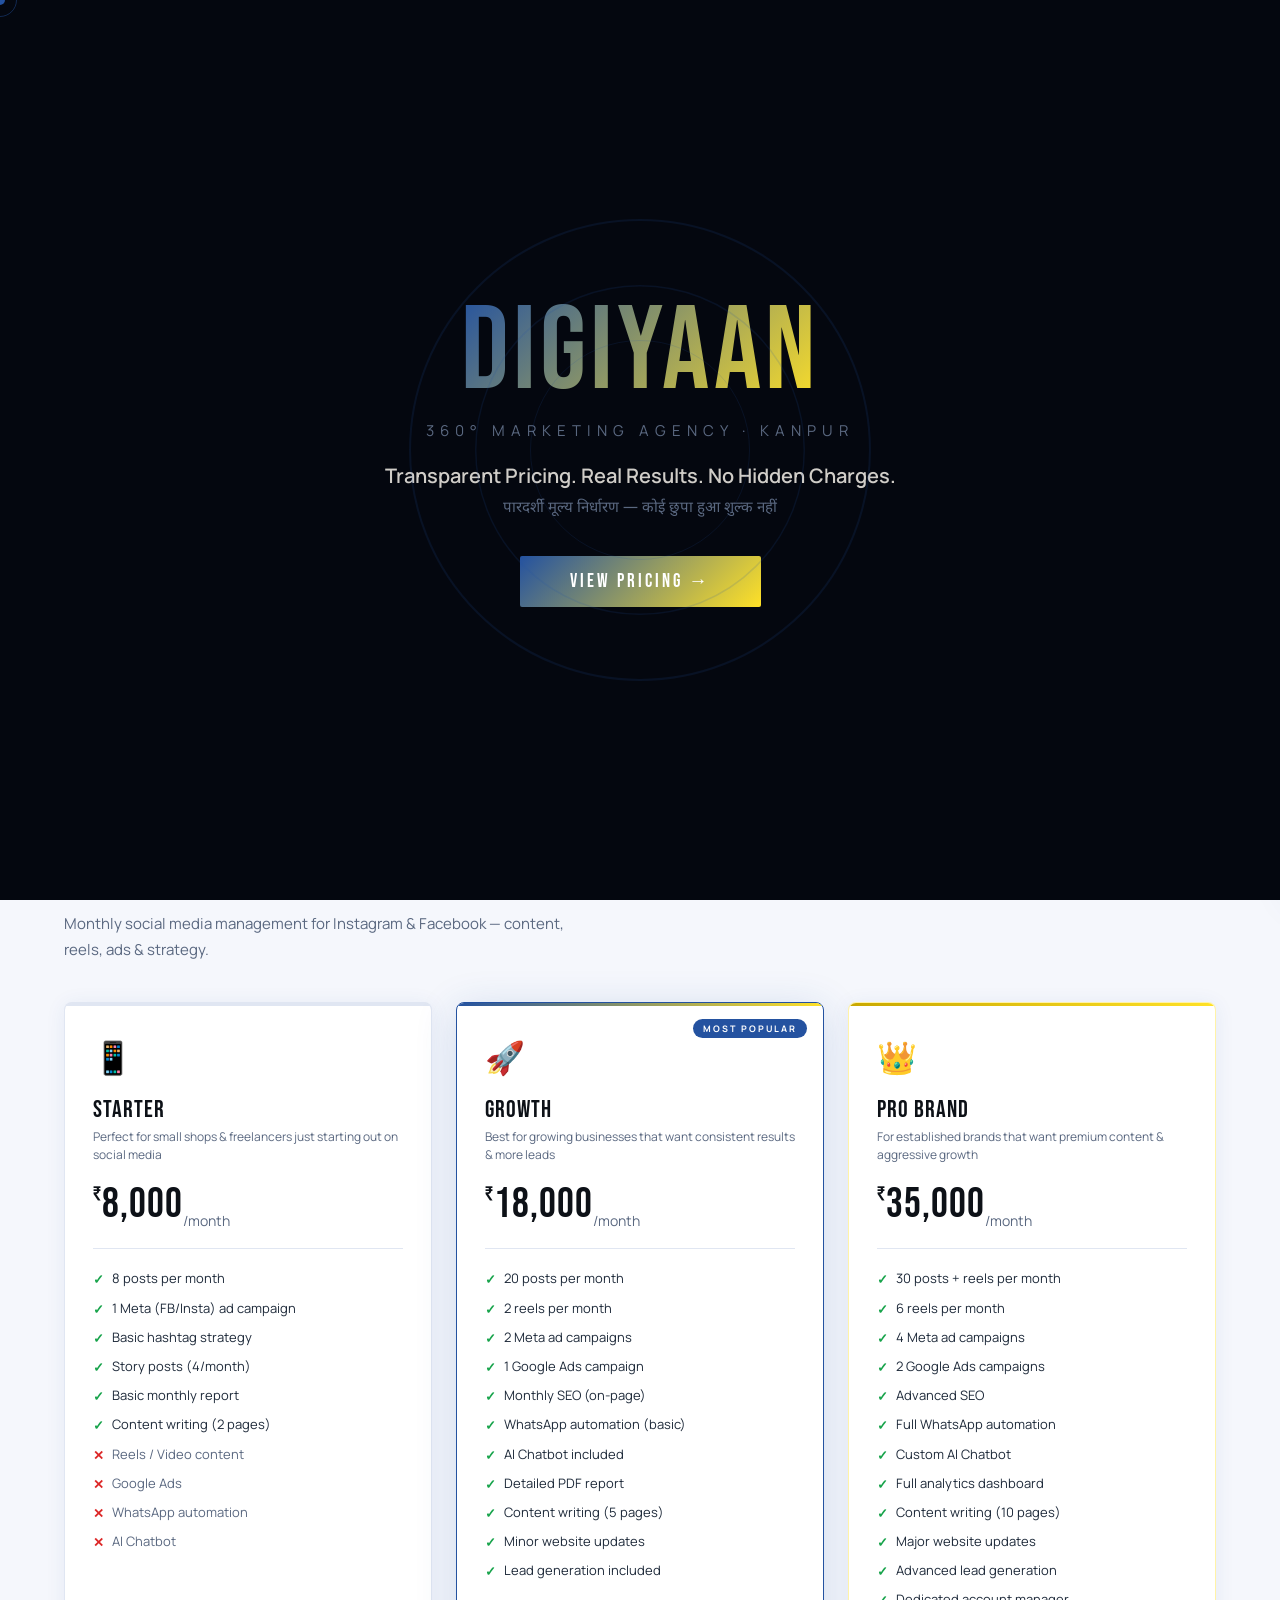
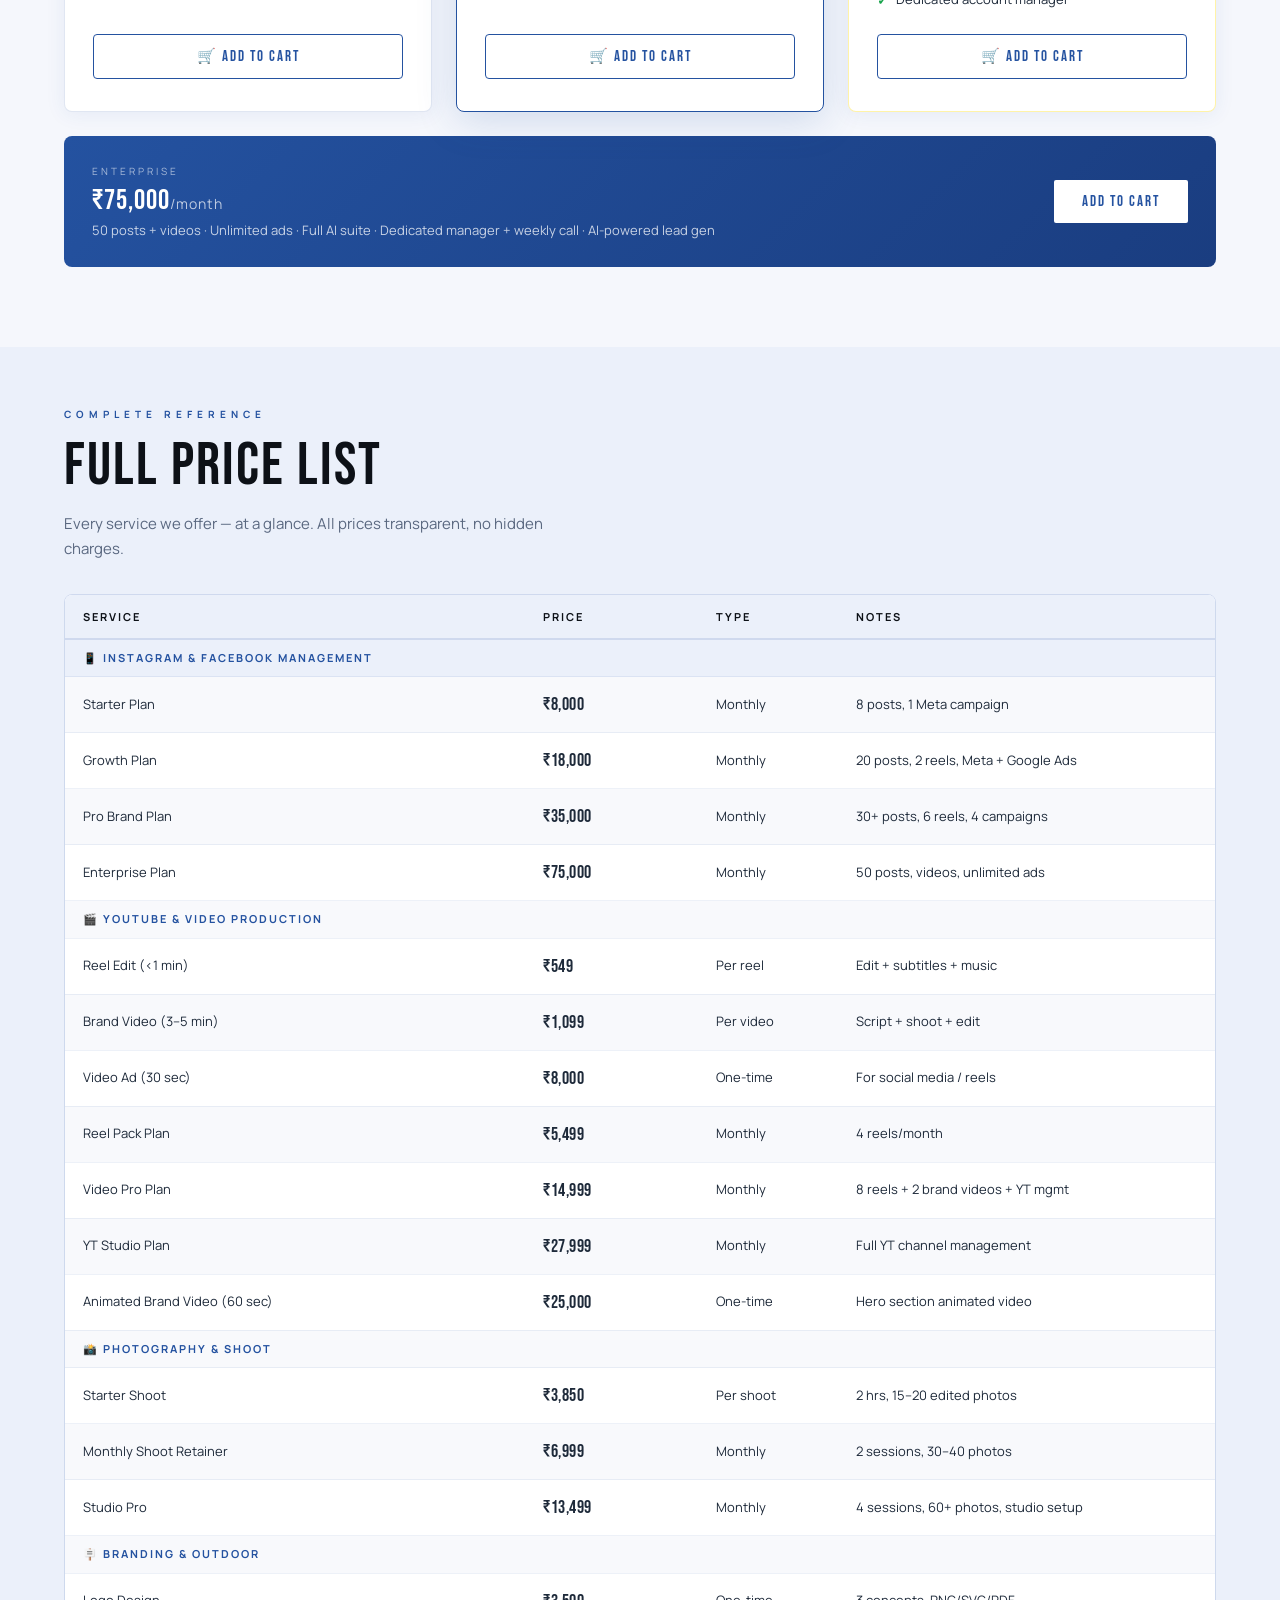
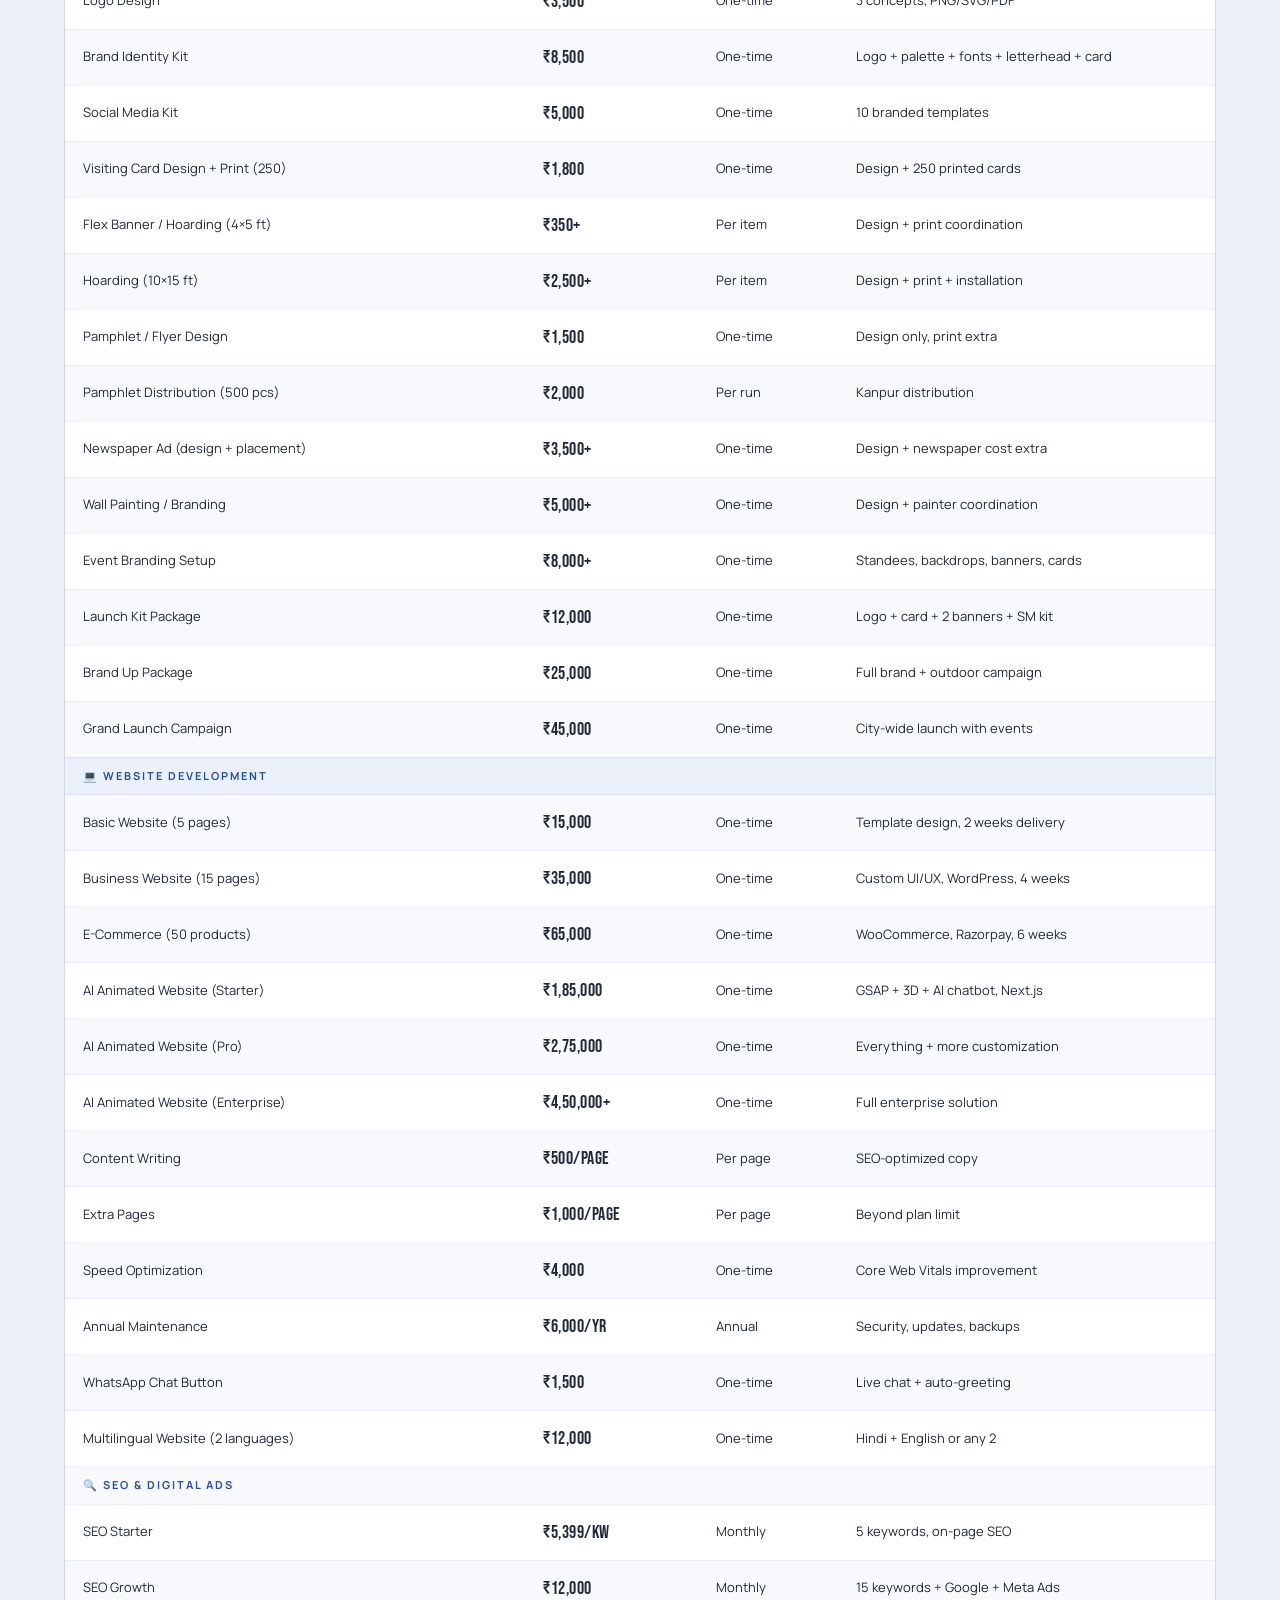
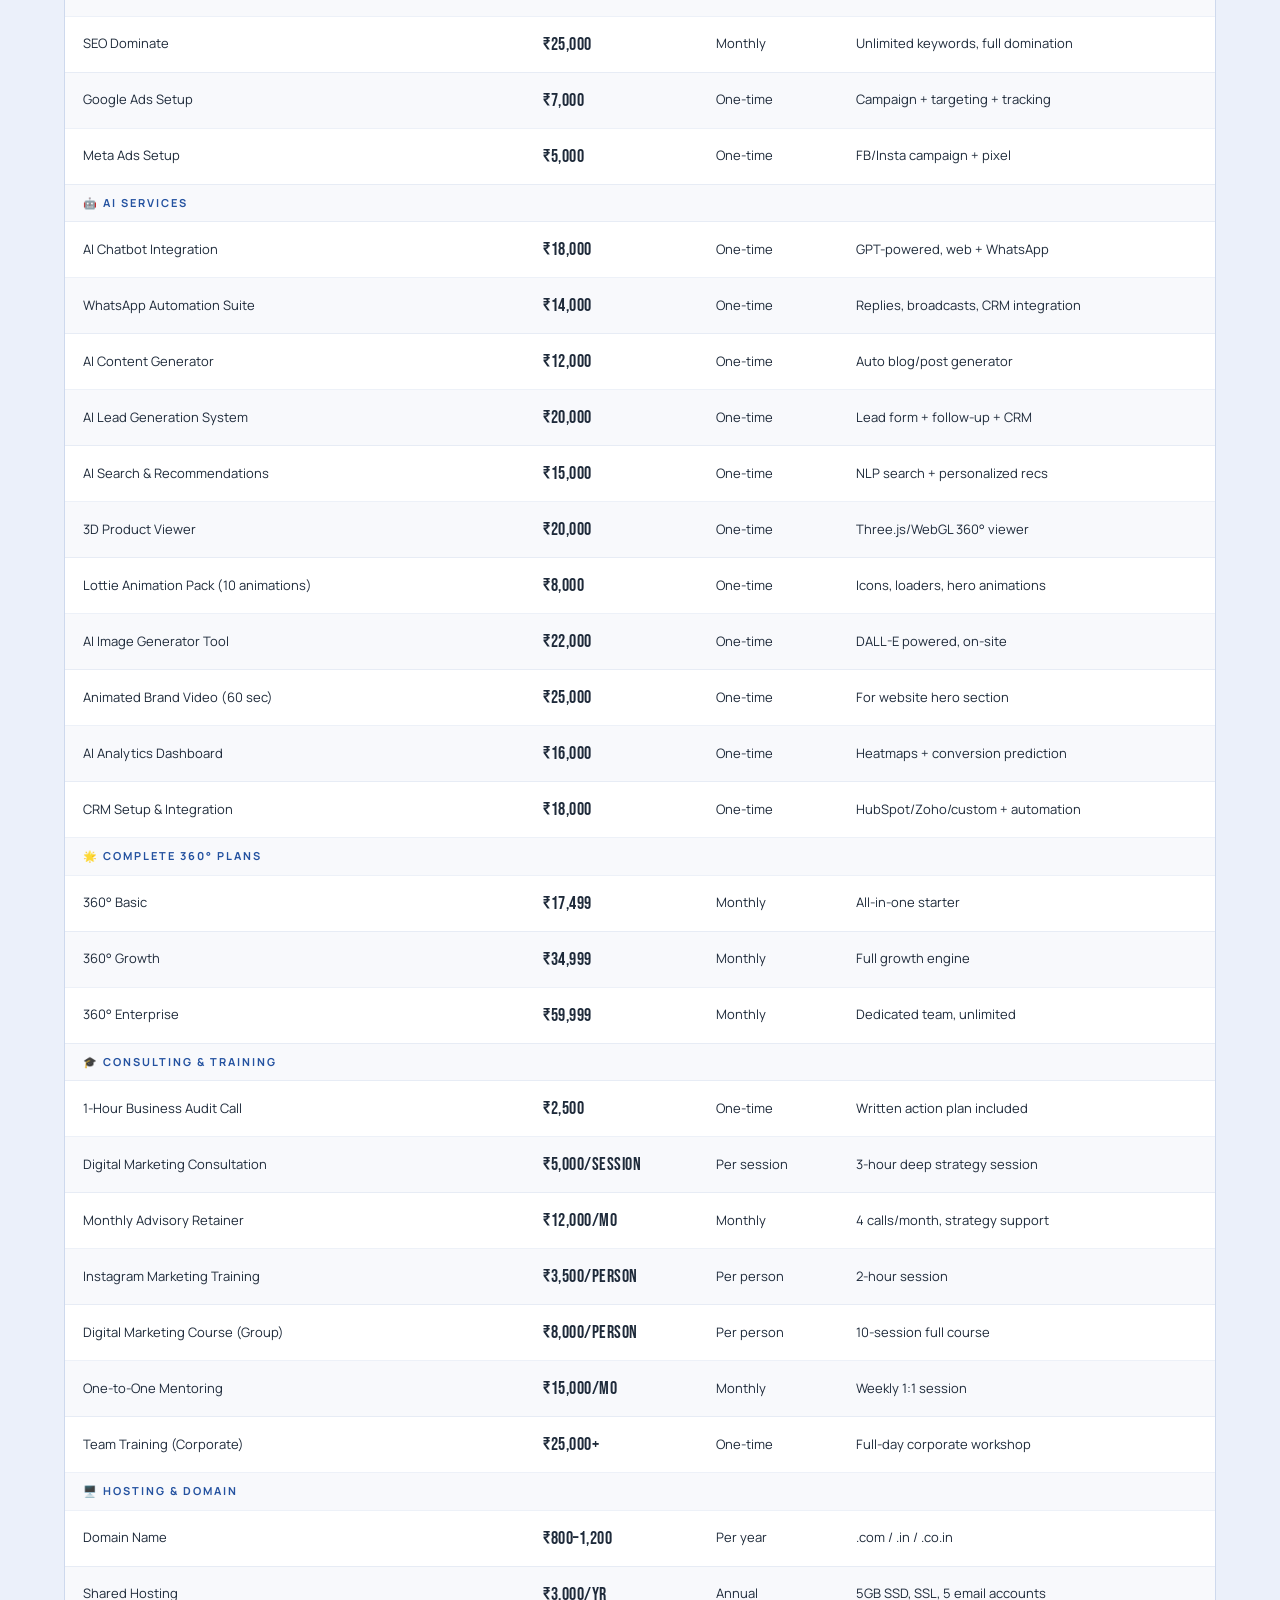
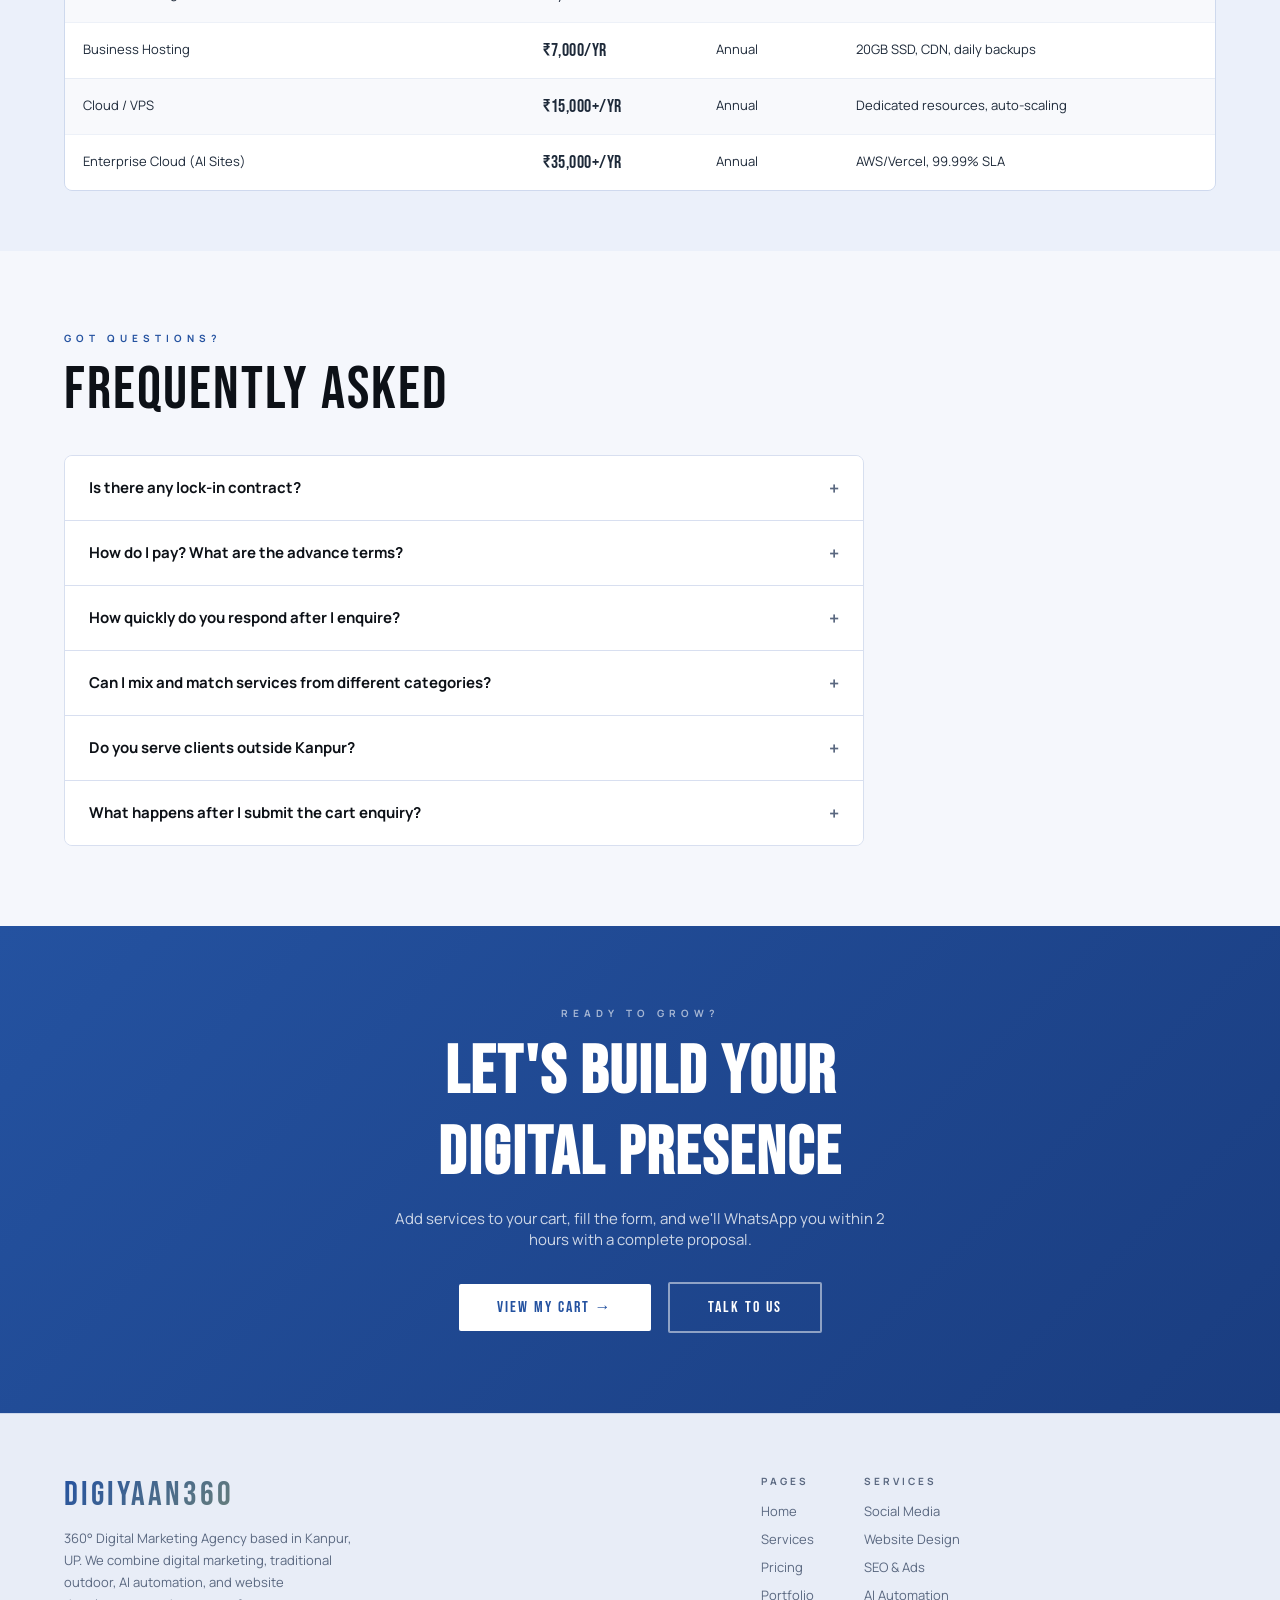
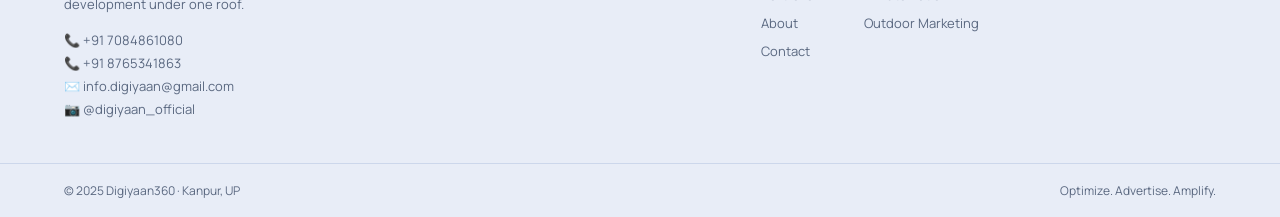
==== commit 98cd6a1a: "Multipage website" ====
--- a/pricing.html
+++ b/pricing.html
@@ -1,622 +1,1101 @@
 <!DOCTYPE html>
-<html lang="en" data-theme="dark">
+<html lang="en">
 <head>
 <meta charset="UTF-8">
 <meta name="viewport" content="width=device-width, initial-scale=1.0">
-<title>Pricing Plans – Digiyaan360</title>
+<title>Pricing — Digiyaan360 | Digital Marketing Agency Kanpur</title>
+<link href="https://fonts.googleapis.com/css2?family=Bebas+Neue&family=Manrope:wght@300;400;500;600;700;800&family=Noto+Sans+Devanagari:wght@400;700&display=swap" rel="stylesheet">
 <link rel="stylesheet" href="shared.css">
-<style>
-/* ── PRICING SPECIFIC ── */
-.pricing-intro { padding: 40px 5% 0; text-align: center; }
-.pricing-intro p { font-size: 15px; color: var(--muted-text); max-width: 600px; margin: 14px auto 0; line-height: 1.7; }
-
-/* Tab switcher */
-.plan-tabs {
-  display: flex; justify-content: center; gap: 0;
-  margin: 40px auto; width: fit-content;
-  border: 1px solid var(--border); border-radius: 4px; overflow: hidden;
-}
-.plan-tab {
-  padding: 12px 32px;
-  background: none; border: none;
-  font-family: 'Manrope', sans-serif;
-  font-size: 13px; font-weight: 700;
-  letter-spacing: 0.5px;
-  color: var(--muted-text);
-  cursor: pointer;
-  transition: background 0.2s, color 0.2s;
-  border-right: 1px solid var(--border);
-}
-.plan-tab:last-child { border-right: none; }
-.plan-tab.active {
-  background: var(--primary); color: #fff;
-}
-
-/* Plans grid */
-.plans-section { padding: 20px 5% 80px; }
-.plans-grid {
-  display: grid; grid-template-columns: repeat(3,1fr);
-  gap: 24px; max-width: 1100px; margin: 0 auto;
-}
-.pc {
-  background: var(--card-bg);
-  border: 1px solid var(--border);
-  border-radius: 6px; overflow: hidden;
-  position: relative;
-  transition: transform 0.2s, box-shadow 0.2s;
-}
-.pc:hover { transform: translateY(-5px); box-shadow: 0 20px 50px var(--shadow); }
-.pc.popular { border-color: var(--primary); }
-.pc-badge {
-  background: var(--primary); color: #fff;
-  text-align: center; padding: 6px;
-  font-size: 10px; letter-spacing: 3px; text-transform: uppercase;
-  font-weight: 700;
-}
-.pc-head {
-  padding: 32px 28px 24px;
-  border-bottom: 1px solid var(--border);
-}
-.pc-tier {
-  font-size: 10px; letter-spacing: 4px; text-transform: uppercase;
-  color: var(--muted-text); margin-bottom: 10px;
-}
-.pc-name {
-  font-family: 'Bebas Neue', sans-serif;
-  font-size: 38px; letter-spacing: 2px; line-height: 1;
-  margin-bottom: 8px;
-}
-.pc-tagline { font-size: 12px; color: var(--muted-text); margin-bottom: 20px; }
-.pc-price {
-  display: flex; align-items: baseline; gap: 4px;
-  margin-bottom: 6px;
-}
-.pc-price .curr { font-size: 20px; font-weight: 700; color: var(--primary); }
-.pc-price .amount {
-  font-family: 'Bebas Neue', sans-serif;
-  font-size: 52px; letter-spacing: 1px; line-height: 1;
-}
-.pc-price .period { font-size: 13px; color: var(--muted-text); }
-.pc-saving {
-  display: inline-block; padding: 3px 12px;
-  background: rgba(255,225,39,0.1); color: var(--gold);
-  border-radius: 10px; font-size: 11px; font-weight: 700;
-  margin-top: 6px;
-}
-.pc-body { padding: 28px; }
-.pc-section-label {
-  font-size: 10px; letter-spacing: 3px; text-transform: uppercase;
-  color: var(--primary); margin-bottom: 12px; margin-top: 20px;
-}
-.pc-section-label:first-child { margin-top: 0; }
-.pc-features { list-style: none; }
-.pc-features li {
-  font-size: 13px; color: var(--muted-text);
-  padding: 7px 0; border-bottom: 1px solid var(--border);
-  display: flex; align-items: flex-start; gap: 8px; line-height: 1.5;
-}
-.pc-features li .ck { color: var(--primary); font-size: 12px; flex-shrink: 0; margin-top: 2px; }
-.pc-features li .xk { color: #cc3333; font-size: 12px; flex-shrink: 0; margin-top: 2px; }
-.pc-features li.highlight { color: var(--text); font-weight: 600; }
-.pc-foot {
-  padding: 24px 28px 28px;
-  border-top: 1px solid var(--border);
-}
-.btn-plan {
-  display: block; width: 100%;
-  padding: 14px; text-align: center;
-  border: 2px solid var(--primary);
-  border-radius: 2px;
-  font-family: 'Bebas Neue', sans-serif;
-  font-size: 16px; letter-spacing: 2px;
-  color: var(--primary);
-  transition: background 0.2s, color 0.2s;
-  cursor: pointer; text-decoration: none;
-}
-.btn-plan:hover, .pc.popular .btn-plan {
-  background: var(--primary); color: #fff;
-}
-.pc.popular .btn-plan:hover {
-  background: var(--primary-light);
-}
-
-/* Individual service pricing */
-.service-pricing { padding: 0 5% 80px; }
-.sp-title {
-  font-family: 'Bebas Neue', sans-serif;
-  font-size: clamp(28px, 4vw, 48px); letter-spacing: 2px;
-  margin-bottom: 10px;
-}
-.sp-grid {
-  display: grid; grid-template-columns: repeat(auto-fit, minmax(250px, 1fr));
-  gap: 1px; background: var(--border);
-  border: 1px solid var(--border);
-  border-radius: 4px; overflow: hidden;
-  margin-top: 36px;
-}
-.sp-item {
-  background: var(--card-bg);
-  padding: 28px 24px;
-}
-.sp-icon { font-size: 28px; margin-bottom: 12px; }
-.sp-name { font-weight: 700; font-size: 14px; margin-bottom: 4px; }
-.sp-desc { font-size: 12px; color: var(--muted-text); line-height: 1.6; margin-bottom: 14px; }
-.sp-price-row { display: flex; align-items: baseline; gap: 6px; }
-.sp-price-label { font-size: 11px; color: var(--muted-text); }
-.sp-price-val {
-  font-family: 'Bebas Neue', sans-serif;
-  font-size: 28px; letter-spacing: 1px; color: var(--primary);
-}
-
-/* FAQ */
-.faq-section { padding: 0 5% 80px; }
-.faq-item {
-  border-bottom: 1px solid var(--border);
-  overflow: hidden;
-}
-.faq-q {
-  display: flex; justify-content: space-between; align-items: center;
-  padding: 20px 0; cursor: pointer; font-weight: 600; font-size: 15px;
-  transition: color 0.2s;
-}
-.faq-q:hover { color: var(--primary); }
-.faq-icon { font-size: 18px; transition: transform 0.2s; }
-.faq-a {
-  font-size: 14px; color: var(--muted-text); line-height: 1.7;
-  max-height: 0; overflow: hidden; transition: max-height 0.3s, padding 0.3s;
-}
-.faq-item.open .faq-a { max-height: 200px; padding-bottom: 16px; }
-.faq-item.open .faq-icon { transform: rotate(45deg); }
-
-/* Trust badges */
-.trust-row {
-  display: flex; gap: 24px; flex-wrap: wrap;
-  margin: 36px 5%;
-  padding: 24px 28px;
-  background: var(--card-bg);
-  border: 1px solid var(--border); border-radius: 4px;
-}
-.trust-item { display: flex; align-items: center; gap: 10px; font-size: 13px; }
-.trust-item .ti { font-size: 22px; }
-
-@media(max-width:900px){
-  .plans-grid { grid-template-columns: 1fr; }
-}
-@media(max-width:600px){
-  .plan-tabs { flex-wrap: wrap; }
-}
-</style>
 </head>
 <body>
 
+<!-- CURSORS -->
 <div class="cursor" id="cursor"></div>
 <div class="cursor-ring" id="cursorRing"></div>
 
-<nav id="mainNav">
-  <a href="index.html" class="nav-logo">DIGIYAAN<span>360</span></a>
+<!-- SPLASH -->
+<div id="splash">
+  <div class="splash-ring"></div><div class="splash-ring"></div><div class="splash-ring"></div>
+  <div class="splash-badge">DIGIYAAN</div>
+  <div class="splash-sub">360° Marketing Agency · Kanpur</div>
+  <div class="splash-tagline">Transparent Pricing. Real Results. No Hidden Charges.</div>
+  <div class="splash-hindi">पारदर्शी मूल्य निर्धारण — कोई छुपा हुआ शुल्क नहीं</div>
+  <button class="enter-btn" onclick="closeSplash()">VIEW PRICING →</button>
+</div>
+
+<!-- CART SIDEBAR -->
+<div class="cart-overlay" id="cartOverlay" onclick="closeCart()"></div>
+<div class="cart-sidebar" id="cartSidebar">
+  <div class="cart-head">
+    <h3>🛒 YOUR CART</h3>
+    <button class="cart-close" onclick="closeCart()">✕</button>
+  </div>
+  <div class="cart-items" id="cartItems"></div>
+  <div class="cart-footer">
+    <div class="cart-total-row">
+      <span class="cart-total-label">TOTAL ESTIMATE</span>
+      <span class="cart-total-val" id="cartTotal">₹0</span>
+    </div>
+    <button class="cart-checkout-btn" onclick="openCheckout()">PROCEED TO ENQUIRE →</button>
+    <div class="cart-note">We'll WhatsApp you with a detailed quote within 2 hours</div>
+  </div>
+</div>
+
+<!-- CHECKOUT MODAL -->
+<div class="checkout-overlay" id="checkoutOverlay">
+  <div class="checkout-box">
+    <div class="checkout-head">
+      <h3>📋 ENQUIRY DETAILS</h3>
+      <button class="cart-close" onclick="closeCheckout()">✕</button>
+    </div>
+    <div class="checkout-body">
+      <div id="checkoutForm">
+        <div class="checkout-summary">
+          <div class="checkout-summary-title">YOUR SELECTED SERVICES</div>
+          <div id="checkoutItemList"></div>
+          <div class="checkout-total">
+            <span>Total Estimate</span>
+            <strong id="checkoutTotal">₹0</strong>
+          </div>
+        </div>
+        <div class="form-row">
+          <div class="form-group">
+            <label class="form-label">Your Name *</label>
+            <input type="text" id="co-name" class="form-input" placeholder="Full name">
+          </div>
+          <div class="form-group">
+            <label class="form-label">WhatsApp Number *</label>
+            <input type="tel" id="co-phone" class="form-input" placeholder="+91 XXXXX XXXXX">
+          </div>
+        </div>
+        <div class="form-group">
+          <label class="form-label">Business Name</label>
+          <input type="text" id="co-biz" class="form-input" placeholder="Your business / brand name">
+        </div>
+        <div class="form-group">
+          <label class="form-label">Message / Requirements</label>
+          <textarea id="co-msg" class="form-textarea" placeholder="Tell us about your goals, current situation, or any questions..."></textarea>
+        </div>
+        <button class="checkout-submit" onclick="submitCheckout(event)">
+          <span>📱</span> SEND ENQUIRY ON WHATSAPP
+        </button>
+        <div style="font-size:11px;color:var(--muted-text);text-align:center;margin-top:12px;">We reply within 2 hours · No spam · Cancel anytime</div>
+      </div>
+      <div class="checkout-success" id="checkoutSuccess">
+        <div class="checkout-success-icon">🎉</div>
+        <h3>ENQUIRY SENT!</h3>
+        <p>Your WhatsApp is opening with your order details.<br>We'll confirm within 2 hours and send a detailed quote.<br><br><strong>+91 7084861080 | +91 8765341863</strong></p>
+      </div>
+    </div>
+  </div>
+</div>
+
+<!-- NAV -->
+<nav>
+  <a href="index.html" class="nav-logo">DIGIYAAN360</a>
   <ul class="nav-links" id="navLinks">
     <li><a href="index.html">Home</a></li>
     <li><a href="services.html">Services</a></li>
     <li><a href="pricing.html" class="active">Pricing</a></li>
     <li><a href="portfolio.html">Portfolio</a></li>
-    <li><a href="case-studies.html">Case Studies</a></li>
     <li><a href="about.html">About</a></li>
     <li><a href="contact.html">Contact</a></li>
   </ul>
   <div class="nav-actions">
-    <button class="theme-toggle" id="themeToggle"><span id="themeIcon">☀️</span></button>
-    <a href="contact.html" class="nav-cta">Get Started</a>
+    <button class="cart-nav-btn" onclick="openCart()">
+      🛒 Cart
+      <span class="cart-count" id="cartCount">0</span>
+    </button>
+    <button class="theme-toggle" id="themeToggle">
+      <span id="themeIcon">☀️</span>
+    </button>
+    <a href="contact.html" class="nav-cta">GET QUOTE</a>
     <button class="hamburger" id="hamburger">☰</button>
   </div>
 </nav>
 
 <!-- PAGE HEADER -->
 <div class="page-header">
-  <div class="page-header-label">Transparent Pricing</div>
-  <h1>PLANS &amp; PRICING</h1>
-  <p>Fixed plans, zero hidden costs. Pick the right fit for your business size — Starter, Growth, or Enterprise.</p>
+  <div class="page-header-label">TRANSPARENT PRICING</div>
+  <h1>SERVICES &<br>PRICING</h1>
+  <p>No hidden charges. No lock-ins. Add any service to cart, fill a quick form, and we'll WhatsApp you a detailed quote within 2 hours.</p>
+  <div style="display:flex;gap:12px;flex-wrap:wrap;margin-top:24px;">
+    <span class="green-tag">✓ Cancel Anytime</span>
+    <span class="blue-tag">✓ No Hidden Fees</span>
+    <span class="gold-tag">✓ 2-Hour Response</span>
+  </div>
 </div>
 
-<!-- TRUST ROW -->
-<div class="trust-row">
-  <div class="trust-item"><span class="ti">✅</span> No Hidden Fees</div>
-  <div class="trust-item"><span class="ti">📞</span> Dedicated Account Manager</div>
-  <div class="trust-item"><span class="ti">📊</span> Monthly Performance Report</div>
-  <div class="trust-item"><span class="ti">🤝</span> No Long-Term Lock-In</div>
-  <div class="trust-item"><span class="ti">🇮🇳</span> Kanpur-Based Team</div>
-</div>
-
-<!-- TABS -->
-<div class="pricing-intro">
-  <div class="section-label" style="text-align:center;font-size:10px;letter-spacing:5px;text-transform:uppercase;color:var(--primary);margin-bottom:14px;">Choose Your Plan</div>
-  <h2 style="font-family:'Bebas Neue',sans-serif;font-size:clamp(28px,4vw,52px);letter-spacing:2px;">STARTER · GROWTH · ENTERPRISE</h2>
-  <p>Every plan includes dedicated support, a monthly report, and full Digiyaan360 brand expertise.</p>
-</div>
-<div class="plan-tabs">
-  <button class="plan-tab active" onclick="switchTab('digital',this)">Digital Marketing</button>
-  <button class="plan-tab" onclick="switchTab('content',this)">Content Creation</button>
-  <button class="plan-tab" onclick="switchTab('complete',this)">Complete 360°</button>
-</div>
-
-<!-- DIGITAL MARKETING PLANS -->
-<div class="plans-section" id="tab-digital">
-  <div class="plans-grid">
-    <!-- STARTER -->
-    <div class="pc">
-      <div class="pc-head">
-        <div class="pc-tier">Small Business</div>
-        <div class="pc-name">STARTER</div>
-        <div class="pc-tagline">Perfect for local shops, parlours &amp; startups</div>
-        <div class="pc-price">
-          <span class="curr">₹</span>
-          <span class="amount">9,999</span>
-          <span class="period">/ month</span>
-        </div>
-        <div class="pc-saving">Save ₹2,500 vs individual services</div>
-      </div>
-      <div class="pc-body">
-        <div class="pc-section-label">Social Media</div>
-        <ul class="pc-features">
-          <li><span class="ck">✓</span><span>Social media management (1 platform)</span></li>
-          <li><span class="ck">✓</span><span>12 posts per month</span></li>
-          <li><span class="ck">✓</span><span>2 reels / short videos per month</span></li>
-          <li><span class="ck">✓</span><span>Caption writing &amp; hashtag strategy</span></li>
-          <li><span class="xk">✗</span><span style="opacity:.5">Photography shoot</span></li>
-        </ul>
-        <div class="pc-section-label">SEO &amp; Web</div>
-        <ul class="pc-features">
-          <li><span class="ck">✓</span><span>Google My Business setup &amp; optimisation</span></li>
-          <li><span class="xk">✗</span><span style="opacity:.5">Keyword SEO campaign</span></li>
-          <li><span class="xk">✗</span><span style="opacity:.5">Website support</span></li>
-        </ul>
-        <div class="pc-section-label">Reporting</div>
-        <ul class="pc-features">
-          <li><span class="ck">✓</span><span>Monthly performance report</span></li>
-          <li><span class="ck">✓</span><span>WhatsApp support</span></li>
-        </ul>
-      </div>
-      <div class="pc-foot">
-        <a href="contact.html" class="btn-plan">Get Started</a>
-      </div>
-    </div>
-
-    <!-- GROWTH -->
-    <div class="pc popular">
-      <div class="pc-badge">⭐ MOST POPULAR</div>
-      <div class="pc-head">
-        <div class="pc-tier">Growing Business</div>
-        <div class="pc-name">GROWTH</div>
-        <div class="pc-tagline">For businesses ready to scale fast</div>
-        <div class="pc-price">
-          <span class="curr">₹</span>
-          <span class="amount">19,999</span>
-          <span class="period">/ month</span>
-        </div>
-        <div class="pc-saving">Save ₹7,000 vs individual services</div>
-      </div>
-      <div class="pc-body">
-        <div class="pc-section-label">Social Media</div>
-        <ul class="pc-features">
-          <li class="highlight"><span class="ck">✓</span><span>Social media management (2 platforms)</span></li>
-          <li><span class="ck">✓</span><span>20 posts per month</span></li>
-          <li class="highlight"><span class="ck">✓</span><span>4 reels + 1 brand video (3–5 min edit)</span></li>
-          <li><span class="ck">✓</span><span>Caption, hashtag &amp; story strategy</span></li>
-          <li class="highlight"><span class="ck">✓</span><span>1 professional photo shoot per month</span></li>
-        </ul>
-        <div class="pc-section-label">SEO &amp; Web</div>
-        <ul class="pc-features">
-          <li><span class="ck">✓</span><span>Google My Business management</span></li>
-          <li class="highlight"><span class="ck">✓</span><span>SEO – 2 keywords</span></li>
-          <li><span class="ck">✓</span><span>Basic website maintenance</span></li>
-        </ul>
-        <div class="pc-section-label">Reporting</div>
-        <ul class="pc-features">
-          <li><span class="ck">✓</span><span>Bi-weekly performance report</span></li>
-          <li><span class="ck">✓</span><span>Dedicated account manager</span></li>
-          <li><span class="ck">✓</span><span>Priority WhatsApp &amp; call support</span></li>
-        </ul>
-      </div>
-      <div class="pc-foot">
-        <a href="contact.html" class="btn-plan">Get Started</a>
-      </div>
-    </div>
-
-    <!-- ENTERPRISE -->
-    <div class="pc">
-      <div class="pc-head">
-        <div class="pc-tier">Established Brand</div>
-        <div class="pc-name">ENTERPRISE</div>
-        <div class="pc-tagline">Full 360° marketing for serious brands</div>
-        <div class="pc-price">
-          <span class="curr">₹</span>
-          <span class="amount">39,999</span>
-          <span class="period">/ month</span>
-        </div>
-        <div class="pc-saving">Save ₹18,000+ vs individual services</div>
-      </div>
-      <div class="pc-body">
-        <div class="pc-section-label">Social Media</div>
-        <ul class="pc-features">
-          <li class="highlight"><span class="ck">✓</span><span>Social media management (3 platforms)</span></li>
-          <li><span class="ck">✓</span><span>Unlimited posts per month</span></li>
-          <li class="highlight"><span class="ck">✓</span><span>8 reels + 2 brand videos per month</span></li>
-          <li><span class="ck">✓</span><span>Story, reel &amp; ad creative strategy</span></li>
-          <li class="highlight"><span class="ck">✓</span><span>2 professional photo shoots per month</span></li>
-        </ul>
-        <div class="pc-section-label">SEO &amp; Web</div>
-        <ul class="pc-features">
-          <li><span class="ck">✓</span><span>Google My Business management</span></li>
-          <li class="highlight"><span class="ck">✓</span><span>SEO – 3 keywords (aggressive)</span></li>
-          <li><span class="ck">✓</span><span>Full website maintenance &amp; updates</span></li>
-        </ul>
-        <div class="pc-section-label">Reporting &amp; Strategy</div>
-        <ul class="pc-features">
-          <li><span class="ck">✓</span><span>Weekly performance report</span></li>
-          <li class="highlight"><span class="ck">✓</span><span>Monthly strategy call with agency head</span></li>
-          <li><span class="ck">✓</span><span>24/7 priority support</span></li>
-          <li class="highlight"><span class="ck">✓</span><span>Quarterly competitor analysis</span></li>
-        </ul>
-      </div>
-      <div class="pc-foot">
-        <a href="contact.html" class="btn-plan">Get Started</a>
-      </div>
-    </div>
-  </div>
-</div>
-
-<!-- CONTENT CREATION PLANS -->
-<div class="plans-section" id="tab-content" style="display:none;">
-  <div class="plans-grid">
-    <div class="pc">
-      <div class="pc-head">
-        <div class="pc-tier">Small Business</div>
-        <div class="pc-name">CONTENT BASIC</div>
-        <div class="pc-tagline">Occasional shoots &amp; reels</div>
-        <div class="pc-price">
-          <span class="curr">₹</span><span class="amount">7,499</span><span class="period">/ month</span>
-        </div>
-      </div>
-      <div class="pc-body">
-        <ul class="pc-features">
-          <li><span class="ck">✓</span><span>1 photo shoot per month (₹3,850 value)</span></li>
-          <li><span class="ck">✓</span><span>2 reels edited (under 1 min each)</span></li>
-          <li><span class="ck">✓</span><span>5 static post designs</span></li>
-          <li><span class="ck">✓</span><span>Raw files included</span></li>
-          <li><span class="xk">✗</span><span style="opacity:.5">Long-form video edit</span></li>
-        </ul>
-      </div>
-      <div class="pc-foot"><a href="contact.html" class="btn-plan">Get Started</a></div>
-    </div>
-    <div class="pc popular">
-      <div class="pc-badge">⭐ MOST POPULAR</div>
-      <div class="pc-head">
-        <div class="pc-tier">Growing Business</div>
-        <div class="pc-name">CONTENT PRO</div>
-        <div class="pc-tagline">Regular content machine</div>
-        <div class="pc-price">
-          <span class="curr">₹</span><span class="amount">14,999</span><span class="period">/ month</span>
-        </div>
-        <div class="pc-saving">Save ₹4,500 vs individual</div>
-      </div>
-      <div class="pc-body">
-        <ul class="pc-features">
-          <li class="highlight"><span class="ck">✓</span><span>2 photo shoots per month</span></li>
-          <li><span class="ck">✓</span><span>4 reels edited (under 1 min)</span></li>
-          <li class="highlight"><span class="ck">✓</span><span>1 brand video edit (3–5 min)</span></li>
-          <li><span class="ck">✓</span><span>10 static post designs</span></li>
-          <li><span class="ck">✓</span><span>Thumbnail design for YouTube</span></li>
-          <li><span class="ck">✓</span><span>Raw + edited files</span></li>
-        </ul>
-      </div>
-      <div class="pc-foot"><a href="contact.html" class="btn-plan">Get Started</a></div>
-    </div>
-    <div class="pc">
-      <div class="pc-head">
-        <div class="pc-tier">Established Brand</div>
-        <div class="pc-name">CONTENT STUDIO</div>
-        <div class="pc-tagline">Agency-grade content every week</div>
-        <div class="pc-price">
-          <span class="curr">₹</span><span class="amount">27,999</span><span class="period">/ month</span>
-        </div>
-        <div class="pc-saving">Save ₹10,000+ vs individual</div>
-      </div>
-      <div class="pc-body">
-        <ul class="pc-features">
-          <li class="highlight"><span class="ck">✓</span><span>4 photo shoots per month</span></li>
-          <li><span class="ck">✓</span><span>8 reels edited (under 1 min)</span></li>
-          <li class="highlight"><span class="ck">✓</span><span>2 brand videos (3–5 min each)</span></li>
-          <li><span class="ck">✓</span><span>Unlimited static designs</span></li>
-          <li><span class="ck">✓</span><span>YouTube thumbnail batch</span></li>
-          <li class="highlight"><span class="ck">✓</span><span>Dedicated content strategist</span></li>
-          <li><span class="ck">✓</span><span>Content calendar planning</span></li>
-        </ul>
-      </div>
-      <div class="pc-foot"><a href="contact.html" class="btn-plan">Get Started</a></div>
-    </div>
-  </div>
-</div>
-
-<!-- COMPLETE 360 PLANS -->
-<div class="plans-section" id="tab-complete" style="display:none;">
-  <div class="plans-grid">
-    <div class="pc">
-      <div class="pc-head">
-        <div class="pc-tier">Small Business · 360°</div>
-        <div class="pc-name">360° BASIC</div>
-        <div class="pc-tagline">End-to-end for small teams</div>
-        <div class="pc-price">
-          <span class="curr">₹</span><span class="amount">17,499</span><span class="period">/ month</span>
-        </div>
-        <div class="pc-saving">Save ₹5,000 vs individual</div>
-      </div>
-      <div class="pc-body">
-        <ul class="pc-features">
-          <li><span class="ck">✓</span><span>Social media management (1 platform)</span></li>
-          <li><span class="ck">✓</span><span>1 photo shoot / month</span></li>
-          <li><span class="ck">✓</span><span>2 reels / month</span></li>
-          <li><span class="ck">✓</span><span>Google My Business</span></li>
-          <li><span class="ck">✓</span><span>SEO – 1 keyword</span></li>
-          <li><span class="ck">✓</span><span>Basic outdoor design (1 creative)</span></li>
-        </ul>
-      </div>
-      <div class="pc-foot"><a href="contact.html" class="btn-plan">Get Started</a></div>
-    </div>
-    <div class="pc popular">
-      <div class="pc-badge">⭐ MOST POPULAR</div>
-      <div class="pc-head">
-        <div class="pc-tier">Medium Business · 360°</div>
-        <div class="pc-name">360° GROWTH</div>
-        <div class="pc-tagline">The complete growth engine</div>
-        <div class="pc-price">
-          <span class="curr">₹</span><span class="amount">34,999</span><span class="period">/ month</span>
-        </div>
-        <div class="pc-saving">Save ₹15,000+ vs individual</div>
-      </div>
-      <div class="pc-body">
-        <ul class="pc-features">
-          <li class="highlight"><span class="ck">✓</span><span>Social media (2 platforms)</span></li>
-          <li><span class="ck">✓</span><span>2 photo shoots / month</span></li>
-          <li class="highlight"><span class="ck">✓</span><span>4 reels + 1 brand video</span></li>
-          <li><span class="ck">✓</span><span>Google My Business + local SEO</span></li>
-          <li class="highlight"><span class="ck">✓</span><span>SEO – 2 keywords</span></li>
-          <li><span class="ck">✓</span><span>1 outdoor creative design</span></li>
-          <li><span class="ck">✓</span><span>Website maintenance</span></li>
-          <li class="highlight"><span class="ck">✓</span><span>Bi-weekly strategy reports</span></li>
-        </ul>
-      </div>
-      <div class="pc-foot"><a href="contact.html" class="btn-plan">Get Started</a></div>
-    </div>
-    <div class="pc">
-      <div class="pc-head">
-        <div class="pc-tier">Large Business · 360°</div>
-        <div class="pc-name">360° ENTERPRISE</div>
-        <div class="pc-tagline">Full domination — digital + ground</div>
-        <div class="pc-price">
-          <span class="curr">₹</span><span class="amount">59,999</span><span class="period">/ month</span>
-        </div>
-        <div class="pc-saving">Save ₹30,000+ vs individual</div>
-      </div>
-      <div class="pc-body">
-        <ul class="pc-features">
-          <li class="highlight"><span class="ck">✓</span><span>Social media (3+ platforms)</span></li>
-          <li><span class="ck">✓</span><span>4 photo shoots / month</span></li>
-          <li class="highlight"><span class="ck">✓</span><span>8 reels + 2 brand videos</span></li>
-          <li><span class="ck">✓</span><span>Full SEO — 3 keywords (aggressive)</span></li>
-          <li class="highlight"><span class="ck">✓</span><span>Outdoor ad design &amp; execution support</span></li>
-          <li><span class="ck">✓</span><span>Paid ads management (Meta/Google)</span></li>
-          <li class="highlight"><span class="ck">✓</span><span>Website design &amp; maintenance</span></li>
-          <li><span class="ck">✓</span><span>Weekly reports + monthly strategy call</span></li>
-          <li class="highlight"><span class="ck">✓</span><span>Dedicated team of 3 specialists</span></li>
-        </ul>
-      </div>
-      <div class="pc-foot"><a href="contact.html" class="btn-plan">Get Started</a></div>
-    </div>
-  </div>
-</div>
-
-<!-- INDIVIDUAL SERVICE RATES -->
-<div class="service-pricing">
-  <div class="section-label" style="font-size:10px;letter-spacing:5px;text-transform:uppercase;color:var(--primary);margin-bottom:14px;">Pay Per Service</div>
-  <h2 class="sp-title">Individual Service Rates</h2>
-  <p style="font-size:14px;color:var(--muted-text);max-width:520px;line-height:1.7;">Don't need a full plan? Order individual services. These rates are built into all plans — so plans always give you better value.</p>
-  <div class="sp-grid">
-    <div class="sp-item">
-      <div class="sp-icon">📸</div>
-      <div class="sp-name">Photo Shoot</div>
-      <div class="sp-desc">Professional brand or product photography session (half day).</div>
-      <div class="sp-price-row">
-        <span class="sp-price-label">Per shoot</span>
-        <span class="sp-price-val">₹3,850</span>
-      </div>
-    </div>
-    <div class="sp-item">
-      <div class="sp-icon">🎬</div>
-      <div class="sp-name">Reel Edit (under 1 min)</div>
-      <div class="sp-desc">Short-form video editing — transitions, music, text overlays.</div>
-      <div class="sp-price-row">
-        <span class="sp-price-label">Per reel</span>
-        <span class="sp-price-val">₹549</span>
-      </div>
-    </div>
-    <div class="sp-item">
-      <div class="sp-icon">🎥</div>
-      <div class="sp-name">Brand Video Edit (3–5 min)</div>
-      <div class="sp-desc">Long-form brand storytelling video with full colour grade &amp; music.</div>
-      <div class="sp-price-row">
-        <span class="sp-price-label">Per video</span>
-        <span class="sp-price-val">₹1,099</span>
-      </div>
-    </div>
-    <div class="sp-item">
-      <div class="sp-icon">📱</div>
-      <div class="sp-name">Social Media Management</div>
-      <div class="sp-desc">Full management of one social media account for one month.</div>
-      <div class="sp-price-row">
-        <span class="sp-price-label">Per month</span>
-        <span class="sp-price-val">₹3,850</span>
-      </div>
-    </div>
-    <div class="sp-item">
-      <div class="sp-icon">🔍</div>
-      <div class="sp-name">SEO (Per Keyword)</div>
-      <div class="sp-desc">Rank one keyword on Google — on-page + off-page optimisation.</div>
-      <div class="sp-price-row">
-        <span class="sp-price-label">Per keyword/mo</span>
-        <span class="sp-price-val">₹5,399</span>
-      </div>
-    </div>
-    <div class="sp-item">
-      <div class="sp-icon">🪧</div>
-      <div class="sp-name">Outdoor / Signage Design</div>
-      <div class="sp-desc">Hoarding, signboard, LED or vehicle branding design + execution.</div>
-      <div class="sp-price-row">
-        <span class="sp-price-label">Starting from</span>
-        <span class="sp-price-val">Custom</span>
-      </div>
-    </div>
-  </div>
-</div>
+<!-- MAIN PRICING SECTION -->
+<section class="section">
+  <div class="section-label">CHOOSE YOUR PLAN</div>
+  <div class="section-title">ALL SERVICES & PLANS</div>
+  <div class="section-sub" style="margin-bottom:40px;">Click any tab to explore plans. Add to cart like a product. Enquire via WhatsApp.</div>
+
+  <!-- TABS -->
+  <div class="pricing-tabs">
+    <button class="pricing-tab active" onclick="switchTab('instagram')">📱 Instagram & Facebook</button>
+    <button class="pricing-tab" onclick="switchTab('youtube')">🎬 YouTube & Video</button>
+    <button class="pricing-tab" onclick="switchTab('shoot')">📸 Shoot Plans</button>
+    <button class="pricing-tab" onclick="switchTab('branding')">🪧 Branding & Outdoor</button>
+    <button class="pricing-tab" onclick="switchTab('website')">💻 Website</button>
+    <button class="pricing-tab" onclick="switchTab('seo')">🔍 SEO & Digital Ads</button>
+    <button class="pricing-tab" onclick="switchTab('ai')">🤖 AI Services</button>
+    <button class="pricing-tab" onclick="switchTab('complete')">🌟 Complete 360°</button>
+  </div>
+
+  <!-- ─── TAB: INSTAGRAM & FACEBOOK ─── -->
+  <div class="pricing-panel active" id="tab-instagram">
+    <div class="section-sub" style="margin-bottom:28px;">Monthly social media management for Instagram & Facebook — content, reels, ads & strategy.</div>
+    <div class="plans-grid">
+
+      <div class="plan-card">
+        <div class="plan-icon">📱</div>
+        <div class="plan-name">STARTER</div>
+        <div class="plan-tagline">Perfect for small shops & freelancers just starting out on social media</div>
+        <div class="plan-price"><sup>₹</sup>8,000<sub>/month</sub></div>
+        <div class="plan-divider"></div>
+        <ul class="plan-features">
+          <li>8 posts per month</li>
+          <li>1 Meta (FB/Insta) ad campaign</li>
+          <li>Basic hashtag strategy</li>
+          <li>Story posts (4/month)</li>
+          <li>Basic monthly report</li>
+          <li>Content writing (2 pages)</li>
+          <li class="no">Reels / Video content</li>
+          <li class="no">Google Ads</li>
+          <li class="no">WhatsApp automation</li>
+          <li class="no">AI Chatbot</li>
+        </ul>
+        <div class="plan-cta">
+          <button class="btn-add-cart" data-cart-id="ig-starter" onclick="DG_CART.add({id:'ig-starter',name:'Instagram & Facebook',plan:'Starter',price:8000,period:'/mo',icon:'📱'})">🛒 ADD TO CART</button>
+        </div>
+      </div>
+
+      <div class="plan-card featured">
+        <div class="featured-badge">MOST POPULAR</div>
+        <div class="plan-icon">🚀</div>
+        <div class="plan-name">GROWTH</div>
+        <div class="plan-tagline">Best for growing businesses that want consistent results & more leads</div>
+        <div class="plan-price"><sup>₹</sup>18,000<sub>/month</sub></div>
+        <div class="plan-divider"></div>
+        <ul class="plan-features">
+          <li>20 posts per month</li>
+          <li>2 reels per month</li>
+          <li>2 Meta ad campaigns</li>
+          <li>1 Google Ads campaign</li>
+          <li>Monthly SEO (on-page)</li>
+          <li>WhatsApp automation (basic)</li>
+          <li>AI Chatbot included</li>
+          <li>Detailed PDF report</li>
+          <li>Content writing (5 pages)</li>
+          <li>Minor website updates</li>
+          <li>Lead generation included</li>
+        </ul>
+        <div class="plan-cta">
+          <button class="btn-add-cart" data-cart-id="ig-growth" onclick="DG_CART.add({id:'ig-growth',name:'Instagram & Facebook',plan:'Growth',price:18000,period:'/mo',icon:'🚀'})">🛒 ADD TO CART</button>
+        </div>
+      </div>
+
+      <div class="plan-card gold-plan">
+        <div class="plan-icon">👑</div>
+        <div class="plan-name">PRO BRAND</div>
+        <div class="plan-tagline">For established brands that want premium content & aggressive growth</div>
+        <div class="plan-price"><sup>₹</sup>35,000<sub>/month</sub></div>
+        <div class="plan-divider"></div>
+        <ul class="plan-features">
+          <li>30 posts + reels per month</li>
+          <li>6 reels per month</li>
+          <li>4 Meta ad campaigns</li>
+          <li>2 Google Ads campaigns</li>
+          <li>Advanced SEO</li>
+          <li>Full WhatsApp automation</li>
+          <li>Custom AI Chatbot</li>
+          <li>Full analytics dashboard</li>
+          <li>Content writing (10 pages)</li>
+          <li>Major website updates</li>
+          <li>Advanced lead generation</li>
+          <li>Dedicated account manager</li>
+        </ul>
+        <div class="plan-cta">
+          <button class="btn-add-cart" data-cart-id="ig-pro" onclick="DG_CART.add({id:'ig-pro',name:'Instagram & Facebook',plan:'Pro Brand',price:35000,period:'/mo',icon:'👑'})">🛒 ADD TO CART</button>
+        </div>
+      </div>
+
+    </div>
+
+    <!-- Enterprise -->
+    <div style="margin-top:24px;padding:28px;background:linear-gradient(135deg,var(--primary),#1a3d80);border-radius:8px;display:flex;flex-wrap:wrap;gap:20px;align-items:center;justify-content:space-between;">
+      <div>
+        <div style="font-size:10px;letter-spacing:3px;text-transform:uppercase;color:rgba(255,255,255,.6);margin-bottom:6px;">ENTERPRISE</div>
+        <div style="font-family:'Bebas Neue',sans-serif;font-size:28px;letter-spacing:1px;color:#fff;">₹75,000<span style="font-size:14px;font-family:Manrope,sans-serif;font-weight:400;opacity:.7;">/month</span></div>
+        <div style="font-size:13px;color:rgba(255,255,255,.75);margin-top:4px;">50 posts + videos · Unlimited ads · Full AI suite · Dedicated manager + weekly call · AI-powered lead gen</div>
+      </div>
+      <button class="btn-white" style="padding:12px 28px;font-size:15px;letter-spacing:2px;" onclick="DG_CART.add({id:'ig-enterprise',name:'Instagram & Facebook',plan:'Enterprise',price:75000,period:'/mo',icon:'🏢'})">ADD TO CART</button>
+    </div>
+  </div>
+
+  <!-- ─── TAB: YOUTUBE & VIDEO ─── -->
+  <div class="pricing-panel" id="tab-youtube">
+    <div class="section-sub" style="margin-bottom:28px;">Professional video production, editing, YouTube channel management & reel creation packages.</div>
+    <div class="plans-grid">
+
+      <div class="plan-card">
+        <div class="plan-icon">🎬</div>
+        <div class="plan-name">REEL PACK</div>
+        <div class="plan-tagline">Ideal for businesses wanting regular short-form video content for social media</div>
+        <div class="plan-price"><sup>₹</sup>5,499<sub>/month</sub></div>
+        <div class="plan-divider"></div>
+        <ul class="plan-features">
+          <li>4 reels per month (edited)</li>
+          <li>Subtitles & captions</li>
+          <li>Music & sound design</li>
+          <li>Basic colour grading</li>
+          <li>Social media formatting</li>
+          <li>Story versions included</li>
+          <li class="no">Brand video production</li>
+          <li class="no">YouTube management</li>
+          <li class="no">Thumbnail design</li>
+        </ul>
+        <div class="plan-cta">
+          <button class="btn-add-cart" data-cart-id="yt-reel" onclick="DG_CART.add({id:'yt-reel',name:'YouTube & Video',plan:'Reel Pack',price:5499,period:'/mo',icon:'🎬'})">🛒 ADD TO CART</button>
+        </div>
+      </div>
+
+      <div class="plan-card featured">
+        <div class="featured-badge">BEST VALUE</div>
+        <div class="plan-icon">🎥</div>
+        <div class="plan-name">VIDEO PRO</div>
+        <div class="plan-tagline">Full video production + YouTube channel management with strategy</div>
+        <div class="plan-price"><sup>₹</sup>14,999<sub>/month</sub></div>
+        <div class="plan-divider"></div>
+        <ul class="plan-features">
+          <li>8 reels per month</li>
+          <li>2 brand videos (3–5 min)</li>
+          <li>YouTube channel management</li>
+          <li>Custom thumbnail design</li>
+          <li>Video SEO & tags</li>
+          <li>Script writing included</li>
+          <li>Advanced colour grading</li>
+          <li>Motion graphics & titles</li>
+          <li>Monthly performance report</li>
+        </ul>
+        <div class="plan-cta">
+          <button class="btn-add-cart" data-cart-id="yt-pro" onclick="DG_CART.add({id:'yt-pro',name:'YouTube & Video',plan:'Video Pro',price:14999,period:'/mo',icon:'🎥'})">🛒 ADD TO CART</button>
+        </div>
+      </div>
+
+      <div class="plan-card gold-plan">
+        <div class="plan-icon">🏆</div>
+        <div class="plan-name">YT STUDIO</div>
+        <div class="plan-tagline">Full YouTube studio setup, production & channel growth management</div>
+        <div class="plan-price"><sup>₹</sup>27,999<sub>/month</sub></div>
+        <div class="plan-divider"></div>
+        <ul class="plan-features">
+          <li>12+ reels per month</li>
+          <li>4 long-form YouTube videos</li>
+          <li>Full YT channel management</li>
+          <li>Brand intro/outro animation</li>
+          <li>AI-assisted scriptwriting</li>
+          <li>YouTube Shorts strategy</li>
+          <li>Advanced SEO optimization</li>
+          <li>Community tab management</li>
+          <li>Growth analytics + reports</li>
+          <li>Dedicated video team</li>
+        </ul>
+        <div class="plan-cta">
+          <button class="btn-add-cart" data-cart-id="yt-studio" onclick="DG_CART.add({id:'yt-studio',name:'YouTube & Video',plan:'YT Studio',price:27999,period:'/mo',icon:'🏆'})">🛒 ADD TO CART</button>
+        </div>
+      </div>
+
+    </div>
+
+    <div style="margin-top:28px;padding:20px 24px;background:var(--card-bg);border:1px solid var(--border);border-radius:8px;">
+      <div class="section-label" style="margin-bottom:10px;">ONE-TIME VIDEO RATES</div>
+      <div style="display:flex;flex-wrap:wrap;gap:16px;">
+        <span style="font-size:13px;color:var(--text-2);">📽 Reel Edit (&lt;1 min): <strong style="color:var(--primary);">₹549</strong></span>
+        <span style="font-size:13px;color:var(--text-2);">🎬 Brand Video (3–5 min): <strong style="color:var(--primary);">₹1,099</strong></span>
+        <span style="font-size:13px;color:var(--text-2);">🎭 Video Ad (30 sec): <strong style="color:var(--primary);">₹8,000</strong></span>
+        <span style="font-size:13px;color:var(--text-2);">🎞 Animated Brand Video (60s): <strong style="color:var(--primary);">₹25,000</strong></span>
+      </div>
+    </div>
+  </div>
+
+  <!-- ─── TAB: SHOOT PLANS ─── -->
+  <div class="pricing-panel" id="tab-shoot">
+    <div class="section-sub" style="margin-bottom:28px;">Professional product, lifestyle & brand photography for social media, website & advertising.</div>
+    <div class="plans-grid">
+
+      <div class="plan-card">
+        <div class="plan-icon">📸</div>
+        <div class="plan-name">STARTER SHOOT</div>
+        <div class="plan-tagline">Single shoot session for social media content or basic product photography</div>
+        <div class="plan-price"><sup>₹</sup>3,850<sub>/shoot</sub></div>
+        <div class="plan-divider"></div>
+        <ul class="plan-features">
+          <li>2-hour shoot session</li>
+          <li>15–20 edited photos</li>
+          <li>Basic retouching</li>
+          <li>Social media formatting</li>
+          <li>Same-day delivery</li>
+          <li class="no">Studio setup</li>
+          <li class="no">Multiple outfits/setups</li>
+          <li class="no">Product catalogue</li>
+        </ul>
+        <div class="plan-cta">
+          <button class="btn-add-cart" data-cart-id="shoot-starter" onclick="DG_CART.add({id:'shoot-starter',name:'Photo Shoot',plan:'Starter',price:3850,period:'/shoot',icon:'📸'})">🛒 ADD TO CART</button>
+        </div>
+      </div>
+
+      <div class="plan-card featured">
+        <div class="featured-badge">MOST POPULAR</div>
+        <div class="plan-icon">📷</div>
+        <div class="plan-name">MONTHLY SHOOT</div>
+        <div class="plan-tagline">Monthly photography retainer — fresh content every month for social media</div>
+        <div class="plan-price"><sup>₹</sup>6,999<sub>/month</sub></div>
+        <div class="plan-divider"></div>
+        <ul class="plan-features">
+          <li>2 shoot sessions/month</li>
+          <li>30–40 edited photos</li>
+          <li>Advanced retouching</li>
+          <li>Product + lifestyle shots</li>
+          <li>Instagram grid planning</li>
+          <li>All files delivered digitally</li>
+          <li>Priority turnaround (24h)</li>
+          <li>Content calendar support</li>
+        </ul>
+        <div class="plan-cta">
+          <button class="btn-add-cart" data-cart-id="shoot-monthly" onclick="DG_CART.add({id:'shoot-monthly',name:'Photo Shoot',plan:'Monthly Retainer',price:6999,period:'/mo',icon:'📷'})">🛒 ADD TO CART</button>
+        </div>
+      </div>
+
+      <div class="plan-card gold-plan">
+        <div class="plan-icon">🎨</div>
+        <div class="plan-name">STUDIO PRO</div>
+        <div class="plan-tagline">Premium studio shoots with backdrop setups, team, and creative direction</div>
+        <div class="plan-price"><sup>₹</sup>13,499<sub>/month</sub></div>
+        <div class="plan-divider"></div>
+        <ul class="plan-features">
+          <li>4 shoot sessions/month</li>
+          <li>60+ edited photos</li>
+          <li>Studio backdrop & lighting</li>
+          <li>Creative direction included</li>
+          <li>Product catalogue shoots</li>
+          <li>Team & brand shoots</li>
+          <li>Drone/aerial shots (add-on)</li>
+          <li>Rush delivery (6h turnaround)</li>
+          <li>Raw files included</li>
+          <li>Usage rights — all platforms</li>
+        </ul>
+        <div class="plan-cta">
+          <button class="btn-add-cart" data-cart-id="shoot-studio" onclick="DG_CART.add({id:'shoot-studio',name:'Photo Shoot',plan:'Studio Pro',price:13499,period:'/mo',icon:'🎨'})">🛒 ADD TO CART</button>
+        </div>
+      </div>
+
+    </div>
+  </div>
+
+  <!-- ─── TAB: BRANDING & OUTDOOR ─── -->
+  <div class="pricing-panel" id="tab-branding">
+    <div class="section-sub" style="margin-bottom:28px;">Full branding packages + traditional outdoor marketing activities bundled for maximum impact.</div>
+    <div class="plans-grid">
+
+      <div class="plan-card">
+        <div class="plan-icon">🎯</div>
+        <div class="plan-name">LAUNCH KIT</div>
+        <div class="plan-tagline">Everything a new business needs to launch with a professional brand identity</div>
+        <div class="plan-price"><sup>₹</sup>12,000<sub>one-time</sub></div>
+        <div class="plan-divider"></div>
+        <ul class="plan-features">
+          <li>Logo design (3 concepts)</li>
+          <li>Business card design + print (250)</li>
+          <li>2 flex banners (4×5 ft)</li>
+          <li>Social media kit (10 templates)</li>
+          <li>Brand colour palette & fonts</li>
+          <li>Letterhead design</li>
+          <li class="no">Hoarding</li>
+          <li class="no">Newspaper ad</li>
+          <li class="no">Event branding</li>
+        </ul>
+        <div class="plan-cta">
+          <button class="btn-add-cart" data-cart-id="brand-launch" onclick="DG_CART.add({id:'brand-launch',name:'Branding & Outdoor',plan:'Launch Kit',price:12000,period:'one-time',icon:'🎯'})">🛒 ADD TO CART</button>
+        </div>
+      </div>
+
+      <div class="plan-card featured">
+        <div class="featured-badge">RECOMMENDED</div>
+        <div class="plan-icon">🏙️</div>
+        <div class="plan-name">BRAND UP</div>
+        <div class="plan-tagline">Complete brand + 1-month outdoor visibility campaign for Kanpur market</div>
+        <div class="plan-price"><sup>₹</sup>25,000<sub>one-time</sub></div>
+        <div class="plan-divider"></div>
+        <ul class="plan-features">
+          <li>Full Brand Identity Kit</li>
+          <li>Logo + colour + fonts + kit</li>
+          <li>2 hoardings (10×15 ft)</li>
+          <li>500 pamphlets design + print</li>
+          <li>Pamphlet distribution (500 pcs)</li>
+          <li>Festival campaign (10 posts + Meta ads)</li>
+          <li>Visiting cards (250 pcs)</li>
+          <li>Wall painting coordination</li>
+          <li>WhatsApp broadcast setup</li>
+        </ul>
+        <div class="plan-cta">
+          <button class="btn-add-cart" data-cart-id="brand-up" onclick="DG_CART.add({id:'brand-up',name:'Branding & Outdoor',plan:'Brand Up',price:25000,period:'one-time',icon:'🏙️'})">🛒 ADD TO CART</button>
+        </div>
+      </div>
+
+      <div class="plan-card gold-plan">
+        <div class="plan-icon">🎪</div>
+        <div class="plan-name">GRAND LAUNCH</div>
+        <div class="plan-tagline">Full city-wide launch campaign — digital + traditional + event branding</div>
+        <div class="plan-price"><sup>₹</sup>45,000<sub>one-time</sub></div>
+        <div class="plan-divider"></div>
+        <ul class="plan-features">
+          <li>Everything in Brand Up</li>
+          <li>Full event branding setup</li>
+          <li>4+ hoardings across Kanpur</li>
+          <li>Newspaper ad (design + placement)</li>
+          <li>Standees, backdrops, full kit</li>
+          <li>2-week social media blitz</li>
+          <li>Google Ads campaign launch</li>
+          <li>1,000 pamphlets + distribution</li>
+          <li>WhatsApp broadcast (200+ contacts)</li>
+          <li>Launch day coverage (photos/video)</li>
+        </ul>
+        <div class="plan-cta">
+          <button class="btn-add-cart" data-cart-id="brand-grand" onclick="DG_CART.add({id:'brand-grand',name:'Branding & Outdoor',plan:'Grand Launch',price:45000,period:'one-time',icon:'🎪'})">🛒 ADD TO CART</button>
+        </div>
+      </div>
+
+    </div>
+
+    <!-- Small Activities Table -->
+    <div style="margin-top:40px;">
+      <div class="section-label">SMALL ACTIVITIES & ADD-ONS</div>
+      <div class="section-title" style="font-size:clamp(24px,4vw,40px);margin-bottom:20px;">INDIVIDUAL ITEMS</div>
+      <div class="price-table-wrap">
+        <table class="price-table">
+          <thead>
+            <tr>
+              <th>Activity / Service</th>
+              <th>Price</th>
+              <th>Notes</th>
+              <th style="width:160px;">Action</th>
+            </tr>
+          </thead>
+          <tbody>
+            <tr><td>Flex Banner / Hoarding (4×5 ft)</td><td class="price-cell">₹350+</td><td>Design + print coordination included</td><td><button class="btn-add-cart" style="width:auto;padding:7px 14px;font-size:12px;" onclick="DG_CART.add({id:'flex-banner',name:'Flex Banner 4x5',plan:'Print + Design',price:350,period:'',icon:'🪧'})">+ ADD</button></td></tr>
+            <tr><td>Hoarding (10×15 ft)</td><td class="price-cell">₹2,500+</td><td>Large format hoarding with design fee</td><td><button class="btn-add-cart" style="width:auto;padding:7px 14px;font-size:12px;" onclick="DG_CART.add({id:'hoarding',name:'Hoarding 10x15',plan:'Print + Install',price:2500,period:'',icon:'🏗️'})">+ ADD</button></td></tr>
+            <tr><td>Pamphlet / Flyer Design</td><td class="price-cell">₹1,500</td><td>Design only. 500 copies printing ≈ ₹1,200 extra</td><td><button class="btn-add-cart" style="width:auto;padding:7px 14px;font-size:12px;" onclick="DG_CART.add({id:'pamphlet-design',name:'Pamphlet Design',plan:'Design Only',price:1500,period:'',icon:'📄'})">+ ADD</button></td></tr>
+            <tr><td>Pamphlet Distribution (500 pcs)</td><td class="price-cell">₹2,000</td><td>Logistics + coordination in Kanpur</td><td><button class="btn-add-cart" style="width:auto;padding:7px 14px;font-size:12px;" onclick="DG_CART.add({id:'pamphlet-dist',name:'Pamphlet Distribution',plan:'500 pcs',price:2000,period:'',icon:'📬'})">+ ADD</button></td></tr>
+            <tr><td>Newspaper Ad (design + placement)</td><td class="price-cell">₹3,500+</td><td>Design ₹1,500 + newspaper cost extra</td><td><button class="btn-add-cart" style="width:auto;padding:7px 14px;font-size:12px;" onclick="DG_CART.add({id:'newspaper',name:'Newspaper Ad',plan:'Design + Placement',price:3500,period:'',icon:'📰'})">+ ADD</button></td></tr>
+            <tr><td>Visiting Card Design + Print (250)</td><td class="price-cell">₹1,800</td><td>Design (₹800) + 250 cards printed</td><td><button class="btn-add-cart" style="width:auto;padding:7px 14px;font-size:12px;" onclick="DG_CART.add({id:'visiting-card',name:'Visiting Cards',plan:'250 pcs',price:1800,period:'',icon:'💳'})">+ ADD</button></td></tr>
+            <tr><td>Wall Painting / Branding</td><td class="price-cell">₹5,000+</td><td>Design + coordination + painter charges</td><td><button class="btn-add-cart" style="width:auto;padding:7px 14px;font-size:12px;" onclick="DG_CART.add({id:'wall-paint',name:'Wall Painting',plan:'Full Service',price:5000,period:'',icon:'🎨'})">+ ADD</button></td></tr>
+            <tr><td>Event Branding Setup</td><td class="price-cell">₹8,000+</td><td>Standees, backdrops, banners, visiting cards</td><td><button class="btn-add-cart" style="width:auto;padding:7px 14px;font-size:12px;" onclick="DG_CART.add({id:'event-brand',name:'Event Branding',plan:'Full Kit',price:8000,period:'',icon:'🎪'})">+ ADD</button></td></tr>
+            <tr><td>Logo Design</td><td class="price-cell">₹3,500</td><td>3 concepts, 2 revisions, PNG/SVG/PDF</td><td><button class="btn-add-cart" style="width:auto;padding:7px 14px;font-size:12px;" onclick="DG_CART.add({id:'logo',name:'Logo Design',plan:'Custom',price:3500,period:'',icon:'✏️'})">+ ADD</button></td></tr>
+            <tr><td>Brand Identity Kit</td><td class="price-cell">₹8,500</td><td>Logo + palette + fonts + letterhead + card</td><td><button class="btn-add-cart" style="width:auto;padding:7px 14px;font-size:12px;" onclick="DG_CART.add({id:'brand-kit',name:'Brand Identity Kit',plan:'Full Kit',price:8500,period:'',icon:'🎨'})">+ ADD</button></td></tr>
+            <tr><td>Social Media Kit</td><td class="price-cell">₹5,000</td><td>10 branded templates for Insta/FB/LinkedIn</td><td><button class="btn-add-cart" style="width:auto;padding:7px 14px;font-size:12px;" onclick="DG_CART.add({id:'sm-kit',name:'Social Media Kit',plan:'10 Templates',price:5000,period:'',icon:'🖼️'})">+ ADD</button></td></tr>
+          </tbody>
+        </table>
+      </div>
+    </div>
+
+    <!-- Bundle Campaigns -->
+    <div style="margin-top:40px;">
+      <div class="section-label">CAMPAIGN BUNDLES</div>
+      <div class="section-title" style="font-size:clamp(24px,4vw,40px);margin-bottom:20px;">TRADITIONAL + DIGITAL</div>
+      <div class="bundle-grid">
+        <div class="bundle-card">
+          <span class="gold-tag">SEASONAL</span>
+          <div class="bundle-name">Festival Campaign</div>
+          <div class="bundle-price">₹12,000</div>
+          <div class="bundle-includes">2 hoardings + 10 social posts + Meta ads (5 days) + WhatsApp broadcast to 200 contacts</div>
+          <button class="btn-add-cart" style="margin-top:16px;" onclick="DG_CART.add({id:'bundle-festival',name:'Festival Campaign Bundle',plan:'Digital + Traditional',price:12000,period:'',icon:'🎉'})">🛒 ADD TO CART</button>
+        </div>
+        <div class="bundle-card">
+          <span class="blue-tag">STARTUP</span>
+          <div class="bundle-name">Business Launch Pack</div>
+          <div class="bundle-price">₹25,000</div>
+          <div class="bundle-includes">Logo + visiting cards + 1 banner + social setup + 1 month Starter plan (₹8K value)</div>
+          <button class="btn-add-cart" style="margin-top:16px;" onclick="DG_CART.add({id:'bundle-launch',name:'Business Launch Pack',plan:'Complete Bundle',price:25000,period:'',icon:'🚀'})">🛒 ADD TO CART</button>
+        </div>
+        <div class="bundle-card">
+          <span class="hot-tag">PREMIUM</span>
+          <div class="bundle-name">Grand Opening Campaign</div>
+          <div class="bundle-price">₹45,000</div>
+          <div class="bundle-includes">Event branding + pamphlets + newspaper ad + 2-week social blitz + Google Ads launch</div>
+          <button class="btn-add-cart" style="margin-top:16px;" onclick="DG_CART.add({id:'bundle-grand',name:'Grand Opening Campaign',plan:'Full City Campaign',price:45000,period:'',icon:'🏆'})">🛒 ADD TO CART</button>
+        </div>
+        <div class="bundle-card">
+          <span class="green-tag">ANNUAL</span>
+          <div class="bundle-name">Annual Marketing Retainer</div>
+          <div class="bundle-price">₹1,20,000<span style="font-size:14px;font-weight:400;color:var(--muted-text);">/year</span></div>
+          <div class="bundle-includes">12-month plan: digital management + 4 seasonal campaign hoardings/year</div>
+          <button class="btn-add-cart" style="margin-top:16px;" onclick="DG_CART.add({id:'bundle-annual',name:'Annual Marketing Retainer',plan:'12 Months',price:120000,period:'/yr',icon:'📅'})">🛒 ADD TO CART</button>
+        </div>
+      </div>
+    </div>
+  </div>
+
+  <!-- ─── TAB: WEBSITE ─── -->
+  <div class="pricing-panel" id="tab-website">
+    <div class="section-sub" style="margin-bottom:28px;">From simple 5-page websites to AI-powered animated sites that rival Apple & Notion.</div>
+    <div class="plans-grid" style="grid-template-columns:repeat(auto-fit,minmax(240px,1fr));">
+
+      <div class="plan-card">
+        <div class="plan-icon">🌐</div>
+        <div class="plan-name">BASIC</div>
+        <div class="plan-tagline">Simple 5-page professional website, great for getting started online</div>
+        <div class="plan-price"><sup>₹</sup>15,000<sub>one-time</sub></div>
+        <div class="plan-divider"></div>
+        <ul class="plan-features">
+          <li>Up to 5 pages</li>
+          <li>Template-based design</li>
+          <li>Mobile responsive</li>
+          <li>Basic SEO setup</li>
+          <li>Contact form + WhatsApp btn</li>
+          <li>Shared hosting setup</li>
+          <li>1 revision round</li>
+          <li>Delivery: 2 weeks</li>
+          <li class="no">Custom UI/UX design</li>
+          <li class="no">CMS / backend</li>
+        </ul>
+        <div class="plan-cta">
+          <button class="btn-add-cart" data-cart-id="web-basic" onclick="DG_CART.add({id:'web-basic',name:'Website',plan:'Basic (5 pages)',price:15000,period:'one-time',icon:'🌐'})">🛒 ADD TO CART</button>
+        </div>
+      </div>
+
+      <div class="plan-card featured">
+        <div class="featured-badge">POPULAR</div>
+        <div class="plan-icon">💻</div>
+        <div class="plan-name">BUSINESS</div>
+        <div class="plan-tagline">Custom UI/UX website with WordPress CMS — perfect for growing businesses</div>
+        <div class="plan-price"><sup>₹</sup>35,000<sub>one-time</sub></div>
+        <div class="plan-divider"></div>
+        <ul class="plan-features">
+          <li>Up to 15 pages</li>
+          <li>Custom UI/UX design</li>
+          <li>WordPress CMS</li>
+          <li>Advanced SEO setup</li>
+          <li>Google Analytics integration</li>
+          <li>Business hosting setup</li>
+          <li>3 revision rounds</li>
+          <li>Delivery: 4 weeks</li>
+          <li>WhatsApp chat integration</li>
+          <li>Speed optimized</li>
+        </ul>
+        <div class="plan-cta">
+          <button class="btn-add-cart" data-cart-id="web-business" onclick="DG_CART.add({id:'web-business',name:'Website',plan:'Business (15 pages)',price:35000,period:'one-time',icon:'💻'})">🛒 ADD TO CART</button>
+        </div>
+      </div>
+
+      <div class="plan-card">
+        <div class="plan-icon">🛒</div>
+        <div class="plan-name">E-COMMERCE</div>
+        <div class="plan-tagline">WooCommerce store with up to 50 products, payment gateway & inventory</div>
+        <div class="plan-price"><sup>₹</sup>65,000<sub>one-time</sub></div>
+        <div class="plan-divider"></div>
+        <ul class="plan-features">
+          <li>Up to 50 products</li>
+          <li>Custom UI/UX design</li>
+          <li>WooCommerce + Razorpay</li>
+          <li>Inventory management</li>
+          <li>Advanced SEO</li>
+          <li>Cloud hosting setup</li>
+          <li>5 revision rounds</li>
+          <li>Delivery: 6 weeks</li>
+          <li>WhatsApp order notifications</li>
+          <li>Optional AI chatbot</li>
+        </ul>
+        <div class="plan-cta">
+          <button class="btn-add-cart" data-cart-id="web-ecom" onclick="DG_CART.add({id:'web-ecom',name:'Website',plan:'E-Commerce',price:65000,period:'one-time',icon:'🛒'})">🛒 ADD TO CART</button>
+        </div>
+      </div>
+
+      <div class="plan-card gold-plan">
+        <div class="plan-icon">✨</div>
+        <div class="plan-name">AI ANIMATED</div>
+        <div class="plan-tagline">Apple-level animated website with AI chatbot, GSAP & 3D effects</div>
+        <div class="plan-price"><sup>₹</sup>1,85,000<sub>+</sub></div>
+        <div class="plan-divider"></div>
+        <ul class="plan-features">
+          <li>Unlimited pages</li>
+          <li>GSAP scroll animations</li>
+          <li>3D elements (Three.js)</li>
+          <li>GPT AI chatbot built-in</li>
+          <li>AI content generator</li>
+          <li>Next.js / Headless CMS</li>
+          <li>Enterprise cloud hosting</li>
+          <li>Unlimited revisions</li>
+          <li>Delivery: 10–18 weeks</li>
+          <li>95+ PageSpeed score target</li>
+          <li>AI Analytics Dashboard</li>
+        </ul>
+        <div class="plan-cta">
+          <button class="btn-add-cart" data-cart-id="web-ai" onclick="DG_CART.add({id:'web-ai',name:'Website',plan:'AI Animated',price:185000,period:'one-time',icon:'✨'})">🛒 ADD TO CART</button>
+        </div>
+      </div>
+
+    </div>
+  </div>
+
+  <!-- ─── TAB: SEO & DIGITAL ADS ─── -->
+  <div class="pricing-panel" id="tab-seo">
+    <div class="section-sub" style="margin-bottom:28px;">SEO, Google Ads & Meta Ads packages to get your business found online and generate real leads.</div>
+    <div class="plans-grid">
+
+      <div class="plan-card">
+        <div class="plan-icon">🔍</div>
+        <div class="plan-name">SEO STARTER</div>
+        <div class="plan-tagline">Get found on Google for your most important keywords in Kanpur</div>
+        <div class="plan-price"><sup>₹</sup>5,399<sub>/kw/mo</sub></div>
+        <div class="plan-divider"></div>
+        <ul class="plan-features">
+          <li>Up to 5 target keywords</li>
+          <li>On-page SEO optimization</li>
+          <li>Google My Business setup</li>
+          <li>Monthly SEO audit report</li>
+          <li>Basic link building</li>
+          <li>Meta tags & sitemap</li>
+          <li class="no">Google Ads campaigns</li>
+          <li class="no">Advanced link building</li>
+        </ul>
+        <div class="plan-cta">
+          <button class="btn-add-cart" data-cart-id="seo-starter" onclick="DG_CART.add({id:'seo-starter',name:'SEO & Digital',plan:'Starter',price:5399,period:'/mo',icon:'🔍'})">🛒 ADD TO CART</button>
+        </div>
+      </div>
+
+      <div class="plan-card featured">
+        <div class="featured-badge">BEST RESULTS</div>
+        <div class="plan-icon">📈</div>
+        <div class="plan-name">SEO GROWTH</div>
+        <div class="plan-tagline">Aggressive SEO + Google & Meta Ads combo for maximum lead generation</div>
+        <div class="plan-price"><sup>₹</sup>12,000<sub>/month</sub></div>
+        <div class="plan-divider"></div>
+        <ul class="plan-features">
+          <li>Up to 15 keywords</li>
+          <li>Full on-page + off-page SEO</li>
+          <li>1 Google Ads campaign</li>
+          <li>1 Meta Ads campaign</li>
+          <li>GMB optimization</li>
+          <li>Weekly ranking reports</li>
+          <li>Content writing (3 blogs/mo)</li>
+          <li>Backlink building</li>
+          <li>Conversion tracking setup</li>
+        </ul>
+        <div class="plan-cta">
+          <button class="btn-add-cart" data-cart-id="seo-growth" onclick="DG_CART.add({id:'seo-growth',name:'SEO & Digital',plan:'Growth',price:12000,period:'/mo',icon:'📈'})">🛒 ADD TO CART</button>
+        </div>
+      </div>
+
+      <div class="plan-card gold-plan">
+        <div class="plan-icon">🏆</div>
+        <div class="plan-name">DOMINATE</div>
+        <div class="plan-tagline">Full domination of Google — SEO + Ads + Local search + AI-powered strategy</div>
+        <div class="plan-price"><sup>₹</sup>25,000<sub>/month</sub></div>
+        <div class="plan-divider"></div>
+        <ul class="plan-features">
+          <li>Unlimited keywords</li>
+          <li>Full SEO + link building</li>
+          <li>2+ Google Ads campaigns</li>
+          <li>4+ Meta Ads campaigns</li>
+          <li>Local + national SEO</li>
+          <li>Daily rank monitoring</li>
+          <li>AI-powered content strategy</li>
+          <li>YouTube SEO included</li>
+          <li>Competitor tracking</li>
+          <li>Full analytics dashboard</li>
+          <li>Dedicated strategist</li>
+        </ul>
+        <div class="plan-cta">
+          <button class="btn-add-cart" data-cart-id="seo-dominate" onclick="DG_CART.add({id:'seo-dominate',name:'SEO & Digital',plan:'Dominate',price:25000,period:'/mo',icon:'🏆'})">🛒 ADD TO CART</button>
+        </div>
+      </div>
+
+    </div>
+
+    <div style="margin-top:28px;padding:20px 24px;background:var(--card-bg);border:1px solid var(--border);border-radius:8px;">
+      <div class="section-label" style="margin-bottom:10px;">ONE-TIME SETUP FEES</div>
+      <div style="display:flex;flex-wrap:wrap;gap:16px;">
+        <span style="font-size:13px;color:var(--text-2);">📊 Google Ads Setup: <strong style="color:var(--primary);">₹7,000</strong></span>
+        <span style="font-size:13px;color:var(--text-2);">📱 Meta Ads Setup: <strong style="color:var(--primary);">₹5,000</strong></span>
+        <span style="font-size:13px;color:var(--text-2);">✍️ Content Writing: <strong style="color:var(--primary);">₹500/page</strong></span>
+        <span style="font-size:13px;color:var(--text-2);">⚡ Speed Optimization: <strong style="color:var(--primary);">₹4,000</strong></span>
+      </div>
+    </div>
+  </div>
+
+  <!-- ─── TAB: AI SERVICES ─── -->
+  <div class="pricing-panel" id="tab-ai">
+    <div class="section-sub" style="margin-bottom:28px;">Unique AI services no other agency in Kanpur offers. Add any to your cart as individual products.</div>
+    <div class="ai-grid">
+
+      <div class="ai-service-card">
+        <div class="ai-card-icon">🤖</div>
+        <div class="ai-card-name">AI CHATBOT INTEGRATION</div>
+        <div class="ai-card-desc">GPT-powered chatbot trained on your business data. Deployed on web + WhatsApp. 24/7 auto-replies, lead capture, FAQ automation.</div>
+        <div>
+          <div class="ai-card-price">₹18,000</div>
+          <div class="ai-card-type">ONE-TIME</div>
+        </div>
+        <button class="btn-add-cart" onclick="DG_CART.add({id:'ai-chatbot',name:'AI Chatbot Integration',plan:'Web + WhatsApp',price:18000,period:'one-time',icon:'🤖'})">🛒 ADD TO CART</button>
+      </div>
+
+      <div class="ai-service-card">
+        <div class="ai-card-icon">💬</div>
+        <div class="ai-card-name">WHATSAPP AUTOMATION SUITE</div>
+        <div class="ai-card-desc">Automated replies, lead capture, order updates, broadcast messages, CRM integration. Set up once, runs forever.</div>
+        <div>
+          <div class="ai-card-price">₹14,000</div>
+          <div class="ai-card-type">ONE-TIME</div>
+        </div>
+        <button class="btn-add-cart" onclick="DG_CART.add({id:'ai-whatsapp',name:'WhatsApp Automation Suite',plan:'Full Setup',price:14000,period:'one-time',icon:'💬'})">🛒 ADD TO CART</button>
+      </div>
+
+      <div class="ai-service-card">
+        <div class="ai-card-icon">✍️</div>
+        <div class="ai-card-name">AI CONTENT GENERATOR</div>
+        <div class="ai-card-desc">Auto-generates blogs, product descriptions, social posts from your website data. Trained on your brand voice.</div>
+        <div>
+          <div class="ai-card-price">₹12,000</div>
+          <div class="ai-card-type">ONE-TIME</div>
+        </div>
+        <button class="btn-add-cart" onclick="DG_CART.add({id:'ai-content',name:'AI Content Generator',plan:'On-Site Tool',price:12000,period:'one-time',icon:'✍️'})">🛒 ADD TO CART</button>
+      </div>
+
+      <div class="ai-service-card">
+        <div class="ai-card-icon">🎯</div>
+        <div class="ai-card-name">AI LEAD GENERATION SYSTEM</div>
+        <div class="ai-card-desc">AI-powered lead form + automated follow-up sequence + CRM pipeline integration. Captures and nurtures leads 24/7.</div>
+        <div>
+          <div class="ai-card-price">₹20,000</div>
+          <div class="ai-card-type">ONE-TIME</div>
+        </div>
+        <button class="btn-add-cart" onclick="DG_CART.add({id:'ai-leads',name:'AI Lead Gen System',plan:'Full Pipeline',price:20000,period:'one-time',icon:'🎯'})">🛒 ADD TO CART</button>
+      </div>
+
+      <div class="ai-service-card">
+        <div class="ai-card-icon">🔎</div>
+        <div class="ai-card-name">AI SEARCH & RECOMMENDATIONS</div>
+        <div class="ai-card-desc">Smart NLP search + personalized product/content recommendations on your site. Increases time-on-site and conversions.</div>
+        <div>
+          <div class="ai-card-price">₹15,000</div>
+          <div class="ai-card-type">ONE-TIME</div>
+        </div>
+        <button class="btn-add-cart" onclick="DG_CART.add({id:'ai-search',name:'AI Search & Recommendations',plan:'On-Site',price:15000,period:'one-time',icon:'🔎'})">🛒 ADD TO CART</button>
+      </div>
+
+      <div class="ai-service-card">
+        <div class="ai-card-icon">🌀</div>
+        <div class="ai-card-name">3D PRODUCT VIEWER</div>
+        <div class="ai-card-desc">Interactive 360-degree product model viewer built with Three.js/WebGL. Customers rotate, zoom and explore your product online.</div>
+        <div>
+          <div class="ai-card-price">₹20,000</div>
+          <div class="ai-card-type">ONE-TIME</div>
+        </div>
+        <button class="btn-add-cart" onclick="DG_CART.add({id:'ai-3d',name:'3D Product Viewer',plan:'Three.js/WebGL',price:20000,period:'one-time',icon:'🌀'})">🛒 ADD TO CART</button>
+      </div>
+
+      <div class="ai-service-card">
+        <div class="ai-card-icon">⚡</div>
+        <div class="ai-card-name">LOTTIE ANIMATION PACK</div>
+        <div class="ai-card-desc">10 custom animated icons, loaders, and hero section animations. Makes your website feel alive and modern.</div>
+        <div>
+          <div class="ai-card-price">₹8,000</div>
+          <div class="ai-card-type">ONE-TIME</div>
+        </div>
+        <button class="btn-add-cart" onclick="DG_CART.add({id:'ai-lottie',name:'Lottie Animation Pack',plan:'10 Animations',price:8000,period:'one-time',icon:'⚡'})">🛒 ADD TO CART</button>
+      </div>
+
+      <div class="ai-service-card">
+        <div class="ai-card-icon">🎨</div>
+        <div class="ai-card-name">AI IMAGE GENERATOR TOOL</div>
+        <div class="ai-card-desc">Built-in AI image generation tool on your website (DALL-E powered). Customers and your team can generate visuals on-demand.</div>
+        <div>
+          <div class="ai-card-price">₹22,000</div>
+          <div class="ai-card-type">ONE-TIME</div>
+        </div>
+        <button class="btn-add-cart" onclick="DG_CART.add({id:'ai-imggen',name:'AI Image Generator',plan:'DALL-E Powered',price:22000,period:'one-time',icon:'🎨'})">🛒 ADD TO CART</button>
+      </div>
+
+      <div class="ai-service-card">
+        <div class="ai-card-icon">🎬</div>
+        <div class="ai-card-name">ANIMATED BRAND VIDEO</div>
+        <div class="ai-card-desc">60-second brand story animated video for website hero section. The video that makes visitors stop scrolling.</div>
+        <div>
+          <div class="ai-card-price">₹25,000</div>
+          <div class="ai-card-type">ONE-TIME</div>
+        </div>
+        <button class="btn-add-cart" onclick="DG_CART.add({id:'ai-brandvideo',name:'Animated Brand Video',plan:'60 seconds',price:25000,period:'one-time',icon:'🎬'})">🛒 ADD TO CART</button>
+      </div>
+
+      <div class="ai-service-card">
+        <div class="ai-card-icon">📊</div>
+        <div class="ai-card-name">AI ANALYTICS DASHBOARD</div>
+        <div class="ai-card-desc">Custom dashboard: visitor insights, heatmaps, conversion prediction. Know exactly what's working and what's not.</div>
+        <div>
+          <div class="ai-card-price">₹16,000</div>
+          <div class="ai-card-type">ONE-TIME</div>
+        </div>
+        <button class="btn-add-cart" onclick="DG_CART.add({id:'ai-analytics',name:'AI Analytics Dashboard',plan:'Custom Dashboard',price:16000,period:'one-time',icon:'📊'})">🛒 ADD TO CART</button>
+      </div>
+
+      <div class="ai-service-card">
+        <div class="ai-card-icon">🗂️</div>
+        <div class="ai-card-name">CRM SETUP & INTEGRATION</div>
+        <div class="ai-card-desc">Custom CRM or HubSpot/Zoho setup, pipeline management, email automation, reports. Never lose a lead again.</div>
+        <div>
+          <div class="ai-card-price">₹18,000</div>
+          <div class="ai-card-type">ONE-TIME</div>
+        </div>
+        <button class="btn-add-cart" onclick="DG_CART.add({id:'ai-crm',name:'CRM Setup & Integration',plan:'Full CRM',price:18000,period:'one-time',icon:'🗂️'})">🛒 ADD TO CART</button>
+      </div>
+
+    </div>
+  </div>
+
+  <!-- ─── TAB: COMPLETE 360° ─── -->
+  <div class="pricing-panel" id="tab-complete">
+    <div class="section-sub" style="margin-bottom:28px;">Everything under one roof — digital + traditional + AI. The ultimate all-in-one monthly retainer.</div>
+    <div class="plans-grid">
+
+      <div class="plan-card">
+        <div class="plan-icon">⭐</div>
+        <div class="plan-name">360° BASIC</div>
+        <div class="plan-tagline">All-in-one starter package for businesses ready to go fully digital</div>
+        <div class="plan-price"><sup>₹</sup>17,499<sub>/month</sub></div>
+        <div class="plan-divider"></div>
+        <ul class="plan-features">
+          <li>Social media (15 posts)</li>
+          <li>2 reels per month</li>
+          <li>1 Meta + 1 Google Ads</li>
+          <li>Basic SEO</li>
+          <li>1 hoarding/flex per month</li>
+          <li>WhatsApp broadcast</li>
+          <li>Basic chatbot</li>
+          <li>Monthly report</li>
+          <li>Content writing (3 pages)</li>
+        </ul>
+        <div class="plan-cta">
+          <button class="btn-add-cart" data-cart-id="360-basic" onclick="DG_CART.add({id:'360-basic',name:'Complete 360° Plan',plan:'Basic',price:17499,period:'/mo',icon:'⭐'})">🛒 ADD TO CART</button>
+        </div>
+      </div>
+
+      <div class="plan-card featured">
+        <div class="featured-badge">BEST CHOICE</div>
+        <div class="plan-icon">🌟</div>
+        <div class="plan-name">360° GROWTH</div>
+        <div class="plan-tagline">The complete growth engine — digital + traditional + AI for serious businesses</div>
+        <div class="plan-price"><sup>₹</sup>34,999<sub>/month</sub></div>
+        <div class="plan-divider"></div>
+        <ul class="plan-features">
+          <li>Social media (30 posts + reels)</li>
+          <li>6 reels per month</li>
+          <li>4 campaigns (Meta + Google)</li>
+          <li>Advanced SEO</li>
+          <li>2 hoardings/banners</li>
+          <li>Full WhatsApp automation</li>
+          <li>Custom AI chatbot</li>
+          <li>Full analytics report</li>
+          <li>Content writing (8 pages)</li>
+          <li>1 photo shoot/month</li>
+          <li>Lead generation system</li>
+          <li>Dedicated manager</li>
+        </ul>
+        <div class="plan-cta">
+          <button class="btn-add-cart" data-cart-id="360-growth" onclick="DG_CART.add({id:'360-growth',name:'Complete 360° Plan',plan:'Growth',price:34999,period:'/mo',icon:'🌟'})">🛒 ADD TO CART</button>
+        </div>
+      </div>
+
+      <div class="plan-card gold-plan">
+        <div class="plan-icon">👑</div>
+        <div class="plan-name">360° ENTERPRISE</div>
+        <div class="plan-tagline">Full agency team dedicated to your brand — unlimited everything</div>
+        <div class="plan-price"><sup>₹</sup>59,999<sub>/month</sub></div>
+        <div class="plan-divider"></div>
+        <ul class="plan-features">
+          <li>Unlimited posts & content</li>
+          <li>12+ reels + long-form videos</li>
+          <li>Unlimited ad campaigns</li>
+          <li>Full AI suite deployed</li>
+          <li>4+ hoardings/banners</li>
+          <li>Full WhatsApp + CRM automation</li>
+          <li>Animated website maintenance</li>
+          <li>AI analytics dashboard</li>
+          <li>2 photo/video shoots</li>
+          <li>AI lead generation active</li>
+          <li>Weekly strategy call</li>
+          <li>Dedicated team (3 people)</li>
+          <li>Priority 24/7 support</li>
+        </ul>
+        <div class="plan-cta">
+          <button class="btn-add-cart" data-cart-id="360-enterprise" onclick="DG_CART.add({id:'360-enterprise',name:'Complete 360° Plan',plan:'Enterprise',price:59999,period:'/mo',icon:'👑'})">🛒 ADD TO CART</button>
+        </div>
+      </div>
+
+    </div>
+  </div>
+</section>
+
+<!-- FULL PRICE LIST TABLE -->
+<section class="section" style="background:var(--section-alt);padding-top:60px;padding-bottom:60px;">
+  <div class="section-label">COMPLETE REFERENCE</div>
+  <div class="section-title">FULL PRICE LIST</div>
+  <div class="section-sub" style="margin-bottom:32px;">Every service we offer — at a glance. All prices transparent, no hidden charges.</div>
+
+  <div class="price-table-wrap">
+    <table class="price-table">
+      <thead>
+        <tr>
+          <th>Service</th>
+          <th>Price</th>
+          <th>Type</th>
+          <th>Notes</th>
+        </tr>
+      </thead>
+      <tbody>
+        <tr class="cat-row"><td colspan="4">📱 INSTAGRAM & FACEBOOK MANAGEMENT</td></tr>
+        <tr><td>Starter Plan</td><td class="price-cell">₹8,000</td><td>Monthly</td><td>8 posts, 1 Meta campaign</td></tr>
+        <tr><td>Growth Plan</td><td class="price-cell">₹18,000</td><td>Monthly</td><td>20 posts, 2 reels, Meta + Google Ads</td></tr>
+        <tr><td>Pro Brand Plan</td><td class="price-cell">₹35,000</td><td>Monthly</td><td>30+ posts, 6 reels, 4 campaigns</td></tr>
+        <tr><td>Enterprise Plan</td><td class="price-cell">₹75,000</td><td>Monthly</td><td>50 posts, videos, unlimited ads</td></tr>
+        <tr class="cat-row"><td colspan="4">🎬 YOUTUBE & VIDEO PRODUCTION</td></tr>
+        <tr><td>Reel Edit (&lt;1 min)</td><td class="price-cell">₹549</td><td>Per reel</td><td>Edit + subtitles + music</td></tr>
+        <tr><td>Brand Video (3–5 min)</td><td class="price-cell">₹1,099</td><td>Per video</td><td>Script + shoot + edit</td></tr>
+        <tr><td>Video Ad (30 sec)</td><td class="price-cell">₹8,000</td><td>One-time</td><td>For social media / reels</td></tr>
+        <tr><td>Reel Pack Plan</td><td class="price-cell">₹5,499</td><td>Monthly</td><td>4 reels/month</td></tr>
+        <tr><td>Video Pro Plan</td><td class="price-cell">₹14,999</td><td>Monthly</td><td>8 reels + 2 brand videos + YT mgmt</td></tr>
+        <tr><td>YT Studio Plan</td><td class="price-cell">₹27,999</td><td>Monthly</td><td>Full YT channel management</td></tr>
+        <tr><td>Animated Brand Video (60 sec)</td><td class="price-cell">₹25,000</td><td>One-time</td><td>Hero section animated video</td></tr>
+        <tr class="cat-row"><td colspan="4">📸 PHOTOGRAPHY & SHOOT</td></tr>
+        <tr><td>Starter Shoot</td><td class="price-cell">₹3,850</td><td>Per shoot</td><td>2 hrs, 15–20 edited photos</td></tr>
+        <tr><td>Monthly Shoot Retainer</td><td class="price-cell">₹6,999</td><td>Monthly</td><td>2 sessions, 30–40 photos</td></tr>
+        <tr><td>Studio Pro</td><td class="price-cell">₹13,499</td><td>Monthly</td><td>4 sessions, 60+ photos, studio setup</td></tr>
+        <tr class="cat-row"><td colspan="4">🪧 BRANDING & OUTDOOR</td></tr>
+        <tr><td>Logo Design</td><td class="price-cell">₹3,500</td><td>One-time</td><td>3 concepts, PNG/SVG/PDF</td></tr>
+        <tr><td>Brand Identity Kit</td><td class="price-cell">₹8,500</td><td>One-time</td><td>Logo + palette + fonts + letterhead + card</td></tr>
+        <tr><td>Social Media Kit</td><td class="price-cell">₹5,000</td><td>One-time</td><td>10 branded templates</td></tr>
+        <tr><td>Visiting Card Design + Print (250)</td><td class="price-cell">₹1,800</td><td>One-time</td><td>Design + 250 printed cards</td></tr>
+        <tr><td>Flex Banner / Hoarding (4×5 ft)</td><td class="price-cell">₹350+</td><td>Per item</td><td>Design + print coordination</td></tr>
+        <tr><td>Hoarding (10×15 ft)</td><td class="price-cell">₹2,500+</td><td>Per item</td><td>Design + print + installation</td></tr>
+        <tr><td>Pamphlet / Flyer Design</td><td class="price-cell">₹1,500</td><td>One-time</td><td>Design only, print extra</td></tr>
+        <tr><td>Pamphlet Distribution (500 pcs)</td><td class="price-cell">₹2,000</td><td>Per run</td><td>Kanpur distribution</td></tr>
+        <tr><td>Newspaper Ad (design + placement)</td><td class="price-cell">₹3,500+</td><td>One-time</td><td>Design + newspaper cost extra</td></tr>
+        <tr><td>Wall Painting / Branding</td><td class="price-cell">₹5,000+</td><td>One-time</td><td>Design + painter coordination</td></tr>
+        <tr><td>Event Branding Setup</td><td class="price-cell">₹8,000+</td><td>One-time</td><td>Standees, backdrops, banners, cards</td></tr>
+        <tr><td>Launch Kit Package</td><td class="price-cell">₹12,000</td><td>One-time</td><td>Logo + card + 2 banners + SM kit</td></tr>
+        <tr><td>Brand Up Package</td><td class="price-cell">₹25,000</td><td>One-time</td><td>Full brand + outdoor campaign</td></tr>
+        <tr><td>Grand Launch Campaign</td><td class="price-cell">₹45,000</td><td>One-time</td><td>City-wide launch with events</td></tr>
+        <tr class="cat-row"><td colspan="4">💻 WEBSITE DEVELOPMENT</td></tr>
+        <tr><td>Basic Website (5 pages)</td><td class="price-cell">₹15,000</td><td>One-time</td><td>Template design, 2 weeks delivery</td></tr>
+        <tr><td>Business Website (15 pages)</td><td class="price-cell">₹35,000</td><td>One-time</td><td>Custom UI/UX, WordPress, 4 weeks</td></tr>
+        <tr><td>E-Commerce (50 products)</td><td class="price-cell">₹65,000</td><td>One-time</td><td>WooCommerce, Razorpay, 6 weeks</td></tr>
+        <tr><td>AI Animated Website (Starter)</td><td class="price-cell">₹1,85,000</td><td>One-time</td><td>GSAP + 3D + AI chatbot, Next.js</td></tr>
+        <tr><td>AI Animated Website (Pro)</td><td class="price-cell">₹2,75,000</td><td>One-time</td><td>Everything + more customization</td></tr>
+        <tr><td>AI Animated Website (Enterprise)</td><td class="price-cell">₹4,50,000+</td><td>One-time</td><td>Full enterprise solution</td></tr>
+        <tr><td>Content Writing</td><td class="price-cell">₹500/page</td><td>Per page</td><td>SEO-optimized copy</td></tr>
+        <tr><td>Extra Pages</td><td class="price-cell">₹1,000/page</td><td>Per page</td><td>Beyond plan limit</td></tr>
+        <tr><td>Speed Optimization</td><td class="price-cell">₹4,000</td><td>One-time</td><td>Core Web Vitals improvement</td></tr>
+        <tr><td>Annual Maintenance</td><td class="price-cell">₹6,000/yr</td><td>Annual</td><td>Security, updates, backups</td></tr>
+        <tr><td>WhatsApp Chat Button</td><td class="price-cell">₹1,500</td><td>One-time</td><td>Live chat + auto-greeting</td></tr>
+        <tr><td>Multilingual Website (2 languages)</td><td class="price-cell">₹12,000</td><td>One-time</td><td>Hindi + English or any 2</td></tr>
+        <tr class="cat-row"><td colspan="4">🔍 SEO & DIGITAL ADS</td></tr>
+        <tr><td>SEO Starter</td><td class="price-cell">₹5,399/kw</td><td>Monthly</td><td>5 keywords, on-page SEO</td></tr>
+        <tr><td>SEO Growth</td><td class="price-cell">₹12,000</td><td>Monthly</td><td>15 keywords + Google + Meta Ads</td></tr>
+        <tr><td>SEO Dominate</td><td class="price-cell">₹25,000</td><td>Monthly</td><td>Unlimited keywords, full domination</td></tr>
+        <tr><td>Google Ads Setup</td><td class="price-cell">₹7,000</td><td>One-time</td><td>Campaign + targeting + tracking</td></tr>
+        <tr><td>Meta Ads Setup</td><td class="price-cell">₹5,000</td><td>One-time</td><td>FB/Insta campaign + pixel</td></tr>
+        <tr class="cat-row"><td colspan="4">🤖 AI SERVICES</td></tr>
+        <tr><td>AI Chatbot Integration</td><td class="price-cell">₹18,000</td><td>One-time</td><td>GPT-powered, web + WhatsApp</td></tr>
+        <tr><td>WhatsApp Automation Suite</td><td class="price-cell">₹14,000</td><td>One-time</td><td>Replies, broadcasts, CRM integration</td></tr>
+        <tr><td>AI Content Generator</td><td class="price-cell">₹12,000</td><td>One-time</td><td>Auto blog/post generator</td></tr>
+        <tr><td>AI Lead Generation System</td><td class="price-cell">₹20,000</td><td>One-time</td><td>Lead form + follow-up + CRM</td></tr>
+        <tr><td>AI Search & Recommendations</td><td class="price-cell">₹15,000</td><td>One-time</td><td>NLP search + personalized recs</td></tr>
+        <tr><td>3D Product Viewer</td><td class="price-cell">₹20,000</td><td>One-time</td><td>Three.js/WebGL 360° viewer</td></tr>
+        <tr><td>Lottie Animation Pack (10 animations)</td><td class="price-cell">₹8,000</td><td>One-time</td><td>Icons, loaders, hero animations</td></tr>
+        <tr><td>AI Image Generator Tool</td><td class="price-cell">₹22,000</td><td>One-time</td><td>DALL-E powered, on-site</td></tr>
+        <tr><td>Animated Brand Video (60 sec)</td><td class="price-cell">₹25,000</td><td>One-time</td><td>For website hero section</td></tr>
+        <tr><td>AI Analytics Dashboard</td><td class="price-cell">₹16,000</td><td>One-time</td><td>Heatmaps + conversion prediction</td></tr>
+        <tr><td>CRM Setup & Integration</td><td class="price-cell">₹18,000</td><td>One-time</td><td>HubSpot/Zoho/custom + automation</td></tr>
+        <tr class="cat-row"><td colspan="4">🌟 COMPLETE 360° PLANS</td></tr>
+        <tr><td>360° Basic</td><td class="price-cell">₹17,499</td><td>Monthly</td><td>All-in-one starter</td></tr>
+        <tr><td>360° Growth</td><td class="price-cell">₹34,999</td><td>Monthly</td><td>Full growth engine</td></tr>
+        <tr><td>360° Enterprise</td><td class="price-cell">₹59,999</td><td>Monthly</td><td>Dedicated team, unlimited</td></tr>
+        <tr class="cat-row"><td colspan="4">🎓 CONSULTING & TRAINING</td></tr>
+        <tr><td>1-Hour Business Audit Call</td><td class="price-cell">₹2,500</td><td>One-time</td><td>Written action plan included</td></tr>
+        <tr><td>Digital Marketing Consultation</td><td class="price-cell">₹5,000/session</td><td>Per session</td><td>3-hour deep strategy session</td></tr>
+        <tr><td>Monthly Advisory Retainer</td><td class="price-cell">₹12,000/mo</td><td>Monthly</td><td>4 calls/month, strategy support</td></tr>
+        <tr><td>Instagram Marketing Training</td><td class="price-cell">₹3,500/person</td><td>Per person</td><td>2-hour session</td></tr>
+        <tr><td>Digital Marketing Course (Group)</td><td class="price-cell">₹8,000/person</td><td>Per person</td><td>10-session full course</td></tr>
+        <tr><td>One-to-One Mentoring</td><td class="price-cell">₹15,000/mo</td><td>Monthly</td><td>Weekly 1:1 session</td></tr>
+        <tr><td>Team Training (Corporate)</td><td class="price-cell">₹25,000+</td><td>One-time</td><td>Full-day corporate workshop</td></tr>
+        <tr class="cat-row"><td colspan="4">🖥️ HOSTING & DOMAIN</td></tr>
+        <tr><td>Domain Name</td><td class="price-cell">₹800–1,200</td><td>Per year</td><td>.com / .in / .co.in</td></tr>
+        <tr><td>Shared Hosting</td><td class="price-cell">₹3,000/yr</td><td>Annual</td><td>5GB SSD, SSL, 5 email accounts</td></tr>
+        <tr><td>Business Hosting</td><td class="price-cell">₹7,000/yr</td><td>Annual</td><td>20GB SSD, CDN, daily backups</td></tr>
+        <tr><td>Cloud / VPS</td><td class="price-cell">₹15,000+/yr</td><td>Annual</td><td>Dedicated resources, auto-scaling</td></tr>
+        <tr><td>Enterprise Cloud (AI Sites)</td><td class="price-cell">₹35,000+/yr</td><td>Annual</td><td>AWS/Vercel, 99.99% SLA</td></tr>
+      </tbody>
+    </table>
+  </div>
+</section>
 
 <!-- FAQ -->
-<div class="faq-section">
-  <div class="section-label" style="font-size:10px;letter-spacing:5px;text-transform:uppercase;color:var(--primary);margin-bottom:14px;">Common Questions</div>
-  <h2 style="font-family:'Bebas Neue',sans-serif;font-size:clamp(28px,4vw,48px);letter-spacing:2px;margin-bottom:30px;">FREQUENTLY ASKED</h2>
-
-  <div class="faq-item">
-    <div class="faq-q" onclick="toggleFaq(this)">Is there a lock-in contract? <span class="faq-icon">+</span></div>
-    <div class="faq-a">No long-term lock-in. All our plans are month-to-month. We prefer to earn your business every month through results, not contracts.</div>
-  </div>
-  <div class="faq-item">
-    <div class="faq-q" onclick="toggleFaq(this)">How soon will I see results from SEO? <span class="faq-icon">+</span></div>
-    <div class="faq-a">SEO typically shows measurable improvement within 4–8 weeks for local keywords. You'll see clear ranking changes in your monthly report.</div>
-  </div>
-  <div class="faq-item">
-    <div class="faq-q" onclick="toggleFaq(this)">Do you provide content ideas or do I need to? <span class="faq-icon">+</span></div>
-    <div class="faq-a">We handle everything — content strategy, ideas, scripts, shoot coordination, editing, and posting. You just approve the content calendar each month.</div>
-  </div>
-  <div class="faq-item">
-    <div class="faq-q" onclick="toggleFaq(this)">Can I upgrade my plan later? <span class="faq-icon">+</span></div>
-    <div class="faq-a">Absolutely. You can upgrade at any time. The difference in cost is prorated for the remaining days of the month. Many clients start on Starter and grow to Enterprise within 3–6 months.</div>
-  </div>
-  <div class="faq-item">
-    <div class="faq-q" onclick="toggleFaq(this)">Are outdoor advertising (hoardings / signboards) included? <span class="faq-icon">+</span></div>
-    <div class="faq-a">Design creatives for outdoor are included in higher plans. The physical execution cost (printing, LED panels, installation) varies by size and location — we'll give you a separate quote for that.</div>
-  </div>
-</div>
-
-<!-- CTA -->
-<div class="cta-band">
-  <h2>NOT SURE WHICH PLAN?</h2>
-  <p>Talk to us — we'll recommend the right fit for your business and budget, no pressure.</p>
-  <a href="contact.html" class="btn-white">Book a Free Consultation</a>
-</div>
-
+<section class="section">
+  <div class="section-label">GOT QUESTIONS?</div>
+  <div class="section-title">FREQUENTLY ASKED</div>
+  <div style="margin-top:32px;max-width:800px;">
+    <div class="faq-list">
+      <div class="faq-item">
+        <div class="faq-q" onclick="toggleFaq(this)">Is there any lock-in contract? <span>+</span></div>
+        <div class="faq-a"><div class="faq-a-inner">No lock-in at all. All monthly plans require just 1 month written notice via WhatsApp or email. You can cancel anytime with no penalty.</div></div>
+      </div>
+      <div class="faq-item">
+        <div class="faq-q" onclick="toggleFaq(this)">How do I pay? What are the advance terms? <span>+</span></div>
+        <div class="faq-a"><div class="faq-a-inner">For projects under ₹20,000 — 100% advance before work begins. For projects above ₹20,000 — 50% advance + 50% on final delivery. Monthly retainers are paid by the 5th of each month via UPI, bank transfer, or cheque (above ₹50,000). GST invoice provided on request.</div></div>
+      </div>
+      <div class="faq-item">
+        <div class="faq-q" onclick="toggleFaq(this)">How quickly do you respond after I enquire? <span>+</span></div>
+        <div class="faq-a"><div class="faq-a-inner">We respond within 2 hours on WhatsApp during business hours (9am–8pm). For urgent enquiries, call us directly at +91 7084861080 or +91 8765341863.</div></div>
+      </div>
+      <div class="faq-item">
+        <div class="faq-q" onclick="toggleFaq(this)">Can I mix and match services from different categories? <span>+</span></div>
+        <div class="faq-a"><div class="faq-a-inner">Absolutely! That's what the cart is for. Add any combination of services — social media management + a shoot plan + an AI chatbot — and we'll bundle them with the best possible pricing.</div></div>
+      </div>
+      <div class="faq-item">
+        <div class="faq-q" onclick="toggleFaq(this)">Do you serve clients outside Kanpur? <span>+</span></div>
+        <div class="faq-a"><div class="faq-a-inner">Yes. Digital services (social media, SEO, website, AI) are available pan-India. Traditional/outdoor services (hoardings, pamphlets, shoots) are currently focused on Kanpur and nearby cities.</div></div>
+      </div>
+      <div class="faq-item">
+        <div class="faq-q" onclick="toggleFaq(this)">What happens after I submit the cart enquiry? <span>+</span></div>
+        <div class="faq-a"><div class="faq-a-inner">Your enquiry is sent directly to our WhatsApp with your selected services and contact details. We'll confirm receipt, schedule a quick call to understand your goals better, and send a detailed proposal within 24 hours.</div></div>
+      </div>
+    </div>
+  </div>
+</section>
+
+<!-- CTA BAND -->
+<section class="cta-band">
+  <div class="section-label" style="color:rgba(255,255,255,.6);">READY TO GROW?</div>
+  <h2>LET'S BUILD YOUR<br>DIGITAL PRESENCE</h2>
+  <p>Add services to your cart, fill the form, and we'll WhatsApp you within 2 hours with a complete proposal.</p>
+  <button class="btn-white" onclick="openCart()">VIEW MY CART →</button>
+  <a href="contact.html" class="btn-white-outline">TALK TO US</a>
+</section>
+
+<!-- FOOTER -->
 <footer class="site-footer">
   <div class="footer-top">
     <div>
-      <div class="footer-logo">DIGIYAAN<span>360</span></div>
-      <p class="footer-desc">360° Marketing Agency — Digital, Print &amp; On-Ground.</p>
-      <p style="font-size:13px;color:var(--muted-text);margin-top:8px;">📞 +91-7084861080</p>
+      <div class="footer-logo">DIGIYAAN360</div>
+      <div class="footer-desc">360° Digital Marketing Agency based in Kanpur, UP. We combine digital marketing, traditional outdoor, AI automation, and website development under one roof.</div>
+      <div class="footer-contact">
+        <a href="tel:+917084861080">📞 +91 7084861080</a>
+        <a href="tel:+918765341863">📞 +91 8765341863</a>
+        <a href="mailto:info.digiyaan@gmail.com">✉️ info.digiyaan@gmail.com</a>
+        <a href="#">📷 @digiyaan_official</a>
+      </div>
     </div>
     <div class="footer-nav">
       <div class="footer-nav-col">
@@ -625,35 +1104,45 @@
         <a href="services.html">Services</a>
         <a href="pricing.html">Pricing</a>
         <a href="portfolio.html">Portfolio</a>
+        <a href="about.html">About</a>
+        <a href="contact.html">Contact</a>
       </div>
       <div class="footer-nav-col">
-        <div class="footer-nav-title">Company</div>
-        <a href="case-studies.html">Case Studies</a>
-        <a href="about.html">About Us</a>
-        <a href="contact.html">Contact</a>
-        <a href="https://wa.me/917084861080" target="_blank">WhatsApp Us</a>
+        <div class="footer-nav-title">Services</div>
+        <a href="services.html">Social Media</a>
+        <a href="services.html">Website Design</a>
+        <a href="services.html">SEO & Ads</a>
+        <a href="services.html">AI Automation</a>
+        <a href="services.html">Outdoor Marketing</a>
       </div>
     </div>
   </div>
   <div class="footer-bottom">
-    <span>© 2025 Digiyaan360. All rights reserved.</span>
-    <span>Optimize · Advertise · Amplify</span>
+    <span>© 2025 Digiyaan360 · Kanpur, UP</span>
+    <span>Optimize. Advertise. Amplify.</span>
   </div>
 </footer>
 
 <script src="shared.js"></script>
 <script>
-function switchTab(id, btn) {
-  ['digital','content','complete'].forEach(function(t){
-    document.getElementById('tab-'+t).style.display = t===id ? 'block' : 'none';
-  });
-  document.querySelectorAll('.plan-tab').forEach(function(b){ b.classList.remove('active'); });
-  btn.classList.add('active');
+// Tab switching
+function switchTab(id) {
+  document.querySelectorAll('.pricing-panel').forEach(function(p){ p.classList.remove('active'); });
+  document.querySelectorAll('.pricing-tab').forEach(function(t){ t.classList.remove('active'); });
+  document.getElementById('tab-'+id).classList.add('active');
+  event.target.classList.add('active');
 }
-function toggleFaq(q) {
-  var item = q.parentElement;
-  item.classList.toggle('open');
+
+// FAQ toggle
+function toggleFaq(el) {
+  var item = el.parentElement;
+  var wasOpen = item.classList.contains('open');
+  document.querySelectorAll('.faq-item').forEach(function(i){ i.classList.remove('open'); i.querySelector('.faq-a').style.maxHeight='0'; });
+  if(!wasOpen){
+    item.classList.add('open');
+    item.querySelector('.faq-a').style.maxHeight = item.querySelector('.faq-a').scrollHeight+'px';
+  }
 }
 </script>
 </body>
-</html>
+</html>
--- a/shared.css
+++ b/shared.css
@@ -1,272 +1,351 @@
 /* ══════════════════════════════════════════
-   DIGIYAAN360 – Shared Design System
-   Light/Dark with system detection + toggle
+   DIGIYAAN360 – Design System v3
+   Full light/dark, e-commerce cart, premium UI
    ══════════════════════════════════════════ */
 
 @import url('https://fonts.googleapis.com/css2?family=Bebas+Neue&family=Manrope:wght@300;400;500;600;700;800&family=Noto+Sans+Devanagari:wght@400;700&display=swap');
 
-/* ── CSS VARIABLES ── */
+/* ── DARK THEME (default) ── */
 :root {
   --primary: #2452A0;
   --primary-light: #3566c4;
+  --primary-glow: rgba(36,82,160,0.25);
   --gold: #FFE127;
-  --gold-dark: #d4b800;
-
-  /* Dark theme (default) */
-  --bg: #080C14;
-  --bg-2: #0d1320;
-  --card-bg: #0f1828;
+  --gold-dark: #c9a800;
+  --green: #22c55e;
+
+  --bg: #070B12;
+  --bg-2: #0C1220;
+  --bg-3: #101828;
+  --card-bg: #0E1825;
   --card-hover: #141f35;
-  --section-alt: #0b1220;
-  --text: #F0EDE6;
-  --muted-text: #8899aa;
+  --section-alt: #090E18;
+  --text: #F0EDE8;
+  --text-2: #C8C4BE;
+  --muted-text: #7A8BA0;
   --border: rgba(255,255,255,0.07);
-  --nav-bg: rgba(8,12,20,0.92);
-  --input-bg: #0f1828;
-  --shadow: rgba(0,0,0,0.6);
+  --border-hover: rgba(36,82,160,0.4);
+  --nav-bg: rgba(7,11,18,0.95);
+  --input-bg: #0E1825;
+  --shadow: rgba(0,0,0,0.7);
+  --shadow-card: 0 4px 24px rgba(0,0,0,0.5);
+  --cart-bg: #0C1220;
+  --table-head: #0C1220;
+  --table-row-alt: rgba(255,255,255,0.02);
+  --check-color: #22c55e;
+  --cross-color: #ef4444;
 }
 
+/* ── LIGHT THEME – fully redesigned ── */
 [data-theme="light"] {
-  --bg: #F7F9FC;
-  --bg-2: #EFF2F8;
+  --bg: #F5F7FC;
+  --bg-2: #EBF0FA;
+  --bg-3: #FFFFFF;
   --card-bg: #FFFFFF;
   --card-hover: #F0F4FF;
-  --section-alt: #EFF2F8;
-  --text: #0A0E1A;
-  --muted-text: #5a6478;
-  --border: rgba(0,0,0,0.08);
-  --nav-bg: rgba(247,249,252,0.94);
+  --section-alt: #EBF0FA;
+  --text: #0D1117;
+  --text-2: #1E2A3A;
+  --muted-text: #5A6880;
+  --border: rgba(36,82,160,0.14);
+  --border-hover: rgba(36,82,160,0.4);
+  --nav-bg: rgba(255,255,255,0.97);
   --input-bg: #FFFFFF;
-  --shadow: rgba(0,0,0,0.12);
+  --shadow: rgba(36,82,160,0.10);
+  --shadow-card: 0 2px 20px rgba(36,82,160,0.09);
+  --cart-bg: #FFFFFF;
+  --table-head: #EBF0FA;
+  --table-row-alt: rgba(36,82,160,0.03);
+  --check-color: #16a34a;
+  --cross-color: #dc2626;
 }
 
+/* Light theme specifics */
+[data-theme="light"] .gold-tag { color: #8a6e00; background: rgba(255,225,39,0.12); border-color: rgba(180,140,0,0.3); }
+[data-theme="light"] .splash-sub,
+[data-theme="light"] .splash-hindi { color: #5A6880; }
+[data-theme="light"] .form-select option { background: #fff; color: #0D1117; }
+[data-theme="light"] .plan-card { box-shadow: 0 2px 20px rgba(36,82,160,0.08); }
+[data-theme="light"] .plan-card.featured { box-shadow: 0 8px 40px rgba(36,82,160,0.18); }
+[data-theme="light"] .pricing-tab { color: #5A6880; background: #EBF0FA; border-color: rgba(36,82,160,0.14); }
+[data-theme="light"] .pricing-tab:hover { background: #dce4f5; color: #0D1117; }
+[data-theme="light"] .pricing-tab.active { background: var(--primary); color: #fff; }
+[data-theme="light"] .price-table { box-shadow: 0 2px 20px rgba(36,82,160,0.08); }
+[data-theme="light"] .price-table th { background: #EBF0FA; color: #0D1117; }
+[data-theme="light"] .price-table td { color: #1E2A3A; border-color: rgba(36,82,160,0.08); }
+[data-theme="light"] .price-table tr:hover td { background: rgba(36,82,160,0.04); }
+[data-theme="light"] .ai-service-card { border-color: rgba(36,82,160,0.14); }
+[data-theme="light"] .ai-service-card:hover { border-color: var(--primary); box-shadow: 0 4px 24px rgba(36,82,160,0.12); }
+[data-theme="light"] .section-label { color: var(--primary); }
+[data-theme="light"] .faq-q { color: #0D1117; }
+[data-theme="light"] .faq-a { color: #5A6880; }
+[data-theme="light"] .compare-check { color: #16a34a; }
+[data-theme="light"] .compare-cross { color: #dc2626; }
+[data-theme="light"] nav { border-bottom-color: rgba(36,82,160,0.14); }
+[data-theme="light"] .nav-links a { color: #5A6880; }
+[data-theme="light"] .nav-links a:hover,
+[data-theme="light"] .nav-links a.active { color: #0D1117; }
+[data-theme="light"] .site-footer { background: #E8EDF7; }
+[data-theme="light"] .footer-contact a,
+[data-theme="light"] .footer-nav-col a,
+[data-theme="light"] .footer-desc { color: #5A6880; }
+[data-theme="light"] .footer-bottom { color: #5A6880; }
+[data-theme="light"] .page-header { background: linear-gradient(180deg,#EBF0FA 0%,#F5F7FC 100%); }
+[data-theme="light"] .ci-icon { background: #EBF0FA; }
+[data-theme="light"] .checkout-summary { background: #EBF0FA; }
+[data-theme="light"] .bundle-card { background: #FFFFFF; border-color: rgba(36,82,160,0.14); }
+
 /* ── RESET ── */
-*, *::before, *::after { margin: 0; padding: 0; box-sizing: border-box; }
-html { scroll-behavior: smooth; }
+*, *::before, *::after { margin:0; padding:0; box-sizing:border-box; }
+html { scroll-behavior:smooth; }
 body {
-  font-family: 'Manrope', sans-serif;
-  background: var(--bg);
-  color: var(--text);
-  overflow-x: hidden;
-  cursor: none;
-  transition: background 0.3s, color 0.3s;
+  font-family:'Manrope',sans-serif;
+  background:var(--bg);
+  color:var(--text);
+  overflow-x:hidden;
+  cursor:none;
+  transition:background 0.3s, color 0.3s;
 }
-a { text-decoration: none; color: inherit; }
-img { max-width: 100%; }
+a { text-decoration:none; color:inherit; }
+img { max-width:100%; }
+button { font-family:'Manrope',sans-serif; }
 
 /* ── CURSOR ── */
-.cursor {
-  width: 10px; height: 10px;
-  background: var(--primary);
-  border-radius: 50%;
-  position: fixed; top: 0; left: 0;
-  pointer-events: none; z-index: 9999;
-  transform: translate(-50%,-50%);
-  transition: transform 0.08s;
+.cursor { width:10px;height:10px;background:var(--primary);border-radius:50%;position:fixed;top:0;left:0;pointer-events:none;z-index:9999;transform:translate(-50%,-50%);transition:transform 0.08s; }
+.cursor-ring { width:34px;height:34px;border:1.5px solid var(--primary);border-radius:50%;position:fixed;top:0;left:0;pointer-events:none;z-index:9998;transform:translate(-50%,-50%);transition:transform 0.14s,width 0.2s,height 0.2s;opacity:.45; }
+
+/* ── SPLASH ── */
+#splash { position:fixed;inset:0;z-index:9000;background:#04070F;display:flex;flex-direction:column;align-items:center;justify-content:center;text-align:center;transition:opacity 0.6s,visibility 0.6s; }
+#splash.hide { opacity:0;visibility:hidden;pointer-events:none; }
+.splash-ring { width:220px;height:220px;border:1.5px solid rgba(36,82,160,0.15);border-radius:50%;position:absolute;animation:p-ring 3.5s ease-in-out infinite; }
+.splash-ring:nth-child(2){ animation-delay:1.1s;transform:scale(1.5); }
+.splash-ring:nth-child(3){ animation-delay:2.2s;transform:scale(2.1); }
+@keyframes p-ring{0%,100%{opacity:.25}50%{opacity:.7}}
+.splash-badge { font-family:'Bebas Neue',sans-serif;font-size:clamp(52px,10vw,118px);line-height:1;background:linear-gradient(135deg,#2452A0 0%,#FFE127 100%);-webkit-background-clip:text;-webkit-text-fill-color:transparent;background-clip:text;letter-spacing:4px; }
+.splash-sub { font-size:clamp(11px,1.8vw,15px);letter-spacing:6px;text-transform:uppercase;color:#4a5568;margin-top:8px; }
+.splash-tagline { margin-top:20px;font-size:clamp(14px,2.2vw,20px);font-weight:600;color:#d0cdc8;max-width:580px;line-height:1.5; }
+.splash-hindi { font-family:'Noto Sans Devanagari',sans-serif;font-size:clamp(12px,1.6vw,15px);color:#4a5568;margin-top:8px; }
+.enter-btn { margin-top:38px;padding:14px 50px;background:linear-gradient(135deg,#2452A0,#FFE127);border:none;border-radius:2px;font-family:'Bebas Neue',sans-serif;font-size:19px;letter-spacing:3px;color:#fff;cursor:pointer;transition:transform 0.2s,box-shadow 0.2s; }
+.enter-btn:hover { transform:scale(1.05);box-shadow:0 0 40px rgba(36,82,160,.5); }
+
+/* ── NAV ── */
+nav { position:fixed;top:0;left:0;right:0;z-index:1000;display:flex;align-items:center;justify-content:space-between;padding:14px 4%;background:var(--nav-bg);backdrop-filter:blur(20px);-webkit-backdrop-filter:blur(20px);border-bottom:1px solid var(--border);transition:background 0.3s; }
+.nav-logo { font-family:'Bebas Neue',sans-serif;font-size:26px;letter-spacing:2px;background:linear-gradient(135deg,var(--primary),var(--gold));-webkit-background-clip:text;-webkit-text-fill-color:transparent;background-clip:text;cursor:pointer;flex-shrink:0; }
+.nav-links { display:flex;gap:22px;list-style:none; }
+.nav-links a { font-size:12px;font-weight:700;letter-spacing:.5px;color:var(--muted-text);transition:color 0.2s;padding:4px 0;border-bottom:2px solid transparent;white-space:nowrap; }
+.nav-links a:hover,.nav-links a.active { color:var(--text);border-bottom-color:var(--primary); }
+.nav-actions { display:flex;align-items:center;gap:10px;flex-shrink:0; }
+.theme-toggle { background:var(--card-bg);border:1px solid var(--border);border-radius:20px;padding:6px 12px;font-size:14px;cursor:pointer;color:var(--text);transition:background 0.2s,border-color 0.2s; }
+.theme-toggle:hover { background:var(--card-hover);border-color:var(--border-hover); }
+.cart-nav-btn { position:relative;background:var(--card-bg);border:1px solid var(--border);border-radius:20px;padding:6px 14px;font-size:13px;font-weight:700;color:var(--text);cursor:pointer;display:flex;align-items:center;gap:6px;transition:all 0.2s; }
+.cart-nav-btn:hover { background:var(--primary);color:#fff;border-color:var(--primary); }
+.cart-count { position:absolute;top:-6px;right:-6px;width:18px;height:18px;border-radius:50%;background:var(--gold);color:#000;font-size:10px;font-weight:800;display:none;align-items:center;justify-content:center; }
+.cart-count.show { display:flex; }
+.nav-cta { padding:9px 20px;background:var(--primary);color:#fff !important;border-radius:2px;font-size:12px;font-weight:700;letter-spacing:.5px;border-bottom:none !important;transition:background 0.2s,transform 0.15s;white-space:nowrap; }
+.nav-cta:hover { background:var(--primary-light) !important;transform:translateY(-1px); }
+.hamburger { display:none;background:none;border:none;font-size:22px;color:var(--text);cursor:pointer; }
+
+/* ── CART SIDEBAR ── */
+.cart-overlay { position:fixed;inset:0;background:rgba(0,0,0,.5);z-index:2000;opacity:0;visibility:hidden;transition:all 0.3s; }
+.cart-overlay.open { opacity:1;visibility:visible; }
+.cart-sidebar { position:fixed;top:0;right:-420px;width:400px;max-width:95vw;height:100vh;background:var(--cart-bg);border-left:1px solid var(--border);z-index:2001;transition:right .35s cubic-bezier(.4,0,.2,1);display:flex;flex-direction:column;box-shadow:-8px 0 40px var(--shadow); }
+.cart-sidebar.open { right:0; }
+.cart-head { padding:20px 24px;border-bottom:1px solid var(--border);display:flex;justify-content:space-between;align-items:center;flex-shrink:0; }
+.cart-head h3 { font-family:'Bebas Neue',sans-serif;font-size:22px;letter-spacing:1px;color:var(--text); }
+.cart-close { background:none;border:none;font-size:22px;color:var(--muted-text);cursor:pointer;transition:color 0.2s; }
+.cart-close:hover { color:var(--text); }
+.cart-items { flex:1;overflow-y:auto;padding:16px 24px; }
+.cart-empty { text-align:center;padding:60px 20px; }
+.cart-empty-icon { font-size:52px;margin-bottom:16px; }
+.cart-empty p { font-size:14px;color:var(--muted-text);line-height:1.6; }
+.cart-item { display:flex;gap:12px;align-items:flex-start;padding:14px 0;border-bottom:1px solid var(--border); }
+.ci-icon { font-size:28px;flex-shrink:0;width:44px;height:44px;background:var(--bg-2);border-radius:6px;display:flex;align-items:center;justify-content:center; }
+.ci-info { flex:1; }
+.ci-name { font-size:13px;font-weight:700;color:var(--text);margin-bottom:3px; }
+.ci-plan { font-size:11px;color:var(--muted-text);margin-bottom:6px; }
+.ci-price { font-family:'Bebas Neue',sans-serif;font-size:18px;color:var(--primary);letter-spacing:1px; }
+.ci-remove { background:none;border:none;color:var(--muted-text);cursor:pointer;font-size:16px;padding:4px;transition:color 0.2s;flex-shrink:0; }
+.ci-remove:hover { color:#ef4444; }
+.cart-footer { padding:20px 24px;border-top:1px solid var(--border);flex-shrink:0; }
+.cart-total-row { display:flex;justify-content:space-between;align-items:center;margin-bottom:16px; }
+.cart-total-label { font-size:13px;color:var(--muted-text); }
+.cart-total-val { font-family:'Bebas Neue',sans-serif;font-size:28px;color:var(--text);letter-spacing:1px; }
+.cart-checkout-btn { display:block;width:100%;padding:15px;background:var(--primary);color:#fff;border:none;border-radius:2px;font-family:'Bebas Neue',sans-serif;font-size:17px;letter-spacing:2px;cursor:pointer;transition:background 0.2s,transform 0.15s; }
+.cart-checkout-btn:hover { background:var(--primary-light);transform:translateY(-1px); }
+.cart-note { font-size:11px;color:var(--muted-text);text-align:center;margin-top:10px; }
+
+/* ── CHECKOUT MODAL ── */
+.checkout-overlay { position:fixed;inset:0;z-index:3000;background:rgba(0,0,0,.7);display:flex;align-items:center;justify-content:center;padding:20px;opacity:0;visibility:hidden;transition:all 0.3s; }
+.checkout-overlay.open { opacity:1;visibility:visible; }
+.checkout-box { background:var(--cart-bg);border:1px solid var(--border);border-radius:8px;width:100%;max-width:560px;max-height:90vh;overflow-y:auto;box-shadow:0 20px 60px var(--shadow);position:relative; }
+.checkout-head { padding:24px 28px 20px;border-bottom:1px solid var(--border);display:flex;justify-content:space-between;align-items:center;position:sticky;top:0;background:var(--cart-bg);z-index:1; }
+.checkout-head h3 { font-family:'Bebas Neue',sans-serif;font-size:24px;letter-spacing:1px;color:var(--text); }
+.checkout-body { padding:24px 28px; }
+.checkout-summary { background:var(--bg-2);border:1px solid var(--border);border-radius:4px;padding:16px;margin-bottom:24px; }
+.checkout-summary-title { font-size:10px;letter-spacing:3px;text-transform:uppercase;color:var(--primary);margin-bottom:12px; }
+.cil { display:flex;justify-content:space-between;font-size:13px;color:var(--text-2);padding:5px 0;border-bottom:1px solid var(--border); }
+.cil:last-child { border-bottom:none; }
+.checkout-total { display:flex;justify-content:space-between;align-items:center;margin-top:12px;padding-top:12px;border-top:2px solid var(--border); }
+.checkout-total span { font-weight:700;font-size:14px;color:var(--text); }
+.checkout-total strong { font-family:'Bebas Neue',sans-serif;font-size:24px;color:var(--primary);letter-spacing:1px; }
+.form-group { margin-bottom:16px; }
+.form-label { font-size:11px;letter-spacing:2px;text-transform:uppercase;color:var(--muted-text);display:block;margin-bottom:7px;font-weight:600; }
+.form-input,.form-select,.form-textarea { width:100%;background:var(--input-bg);border:1.5px solid var(--border);border-radius:4px;padding:11px 14px;font-family:'Manrope',sans-serif;font-size:14px;color:var(--text);outline:none;transition:border-color 0.2s; }
+.form-input:focus,.form-select:focus,.form-textarea:focus { border-color:var(--primary); }
+.form-input::placeholder { color:var(--muted-text); }
+.form-select { appearance:none;cursor:pointer; }
+.form-textarea { resize:vertical;min-height:80px; }
+.form-row { display:grid;grid-template-columns:1fr 1fr;gap:14px; }
+.checkout-submit { width:100%;padding:14px;margin-top:8px;background:#25D366;color:#fff;border:none;border-radius:4px;font-family:'Bebas Neue',sans-serif;font-size:18px;letter-spacing:2px;cursor:pointer;display:flex;align-items:center;justify-content:center;gap:10px;transition:background 0.2s,transform 0.15s; }
+.checkout-submit:hover { background:#1ebe5d;transform:translateY(-1px); }
+.checkout-success { display:none;text-align:center;padding:40px 28px; }
+.checkout-success-icon { font-size:56px;margin-bottom:16px; }
+.checkout-success h3 { font-family:'Bebas Neue',sans-serif;font-size:28px;letter-spacing:1px;color:var(--primary);margin-bottom:10px; }
+.checkout-success p { font-size:14px;color:var(--muted-text);line-height:1.7; }
+
+/* ── BUTTONS ── */
+.btn-primary { padding:13px 34px;background:var(--primary);color:#fff;border:none;border-radius:2px;font-family:'Bebas Neue',sans-serif;font-size:16px;letter-spacing:2px;cursor:pointer;text-decoration:none;display:inline-block;transition:background 0.2s,transform 0.15s,box-shadow 0.2s; }
+.btn-primary:hover { background:var(--primary-light);transform:translateY(-2px);box-shadow:0 6px 24px var(--primary-glow); }
+.btn-outline { padding:13px 34px;background:transparent;color:var(--text);border:1.5px solid var(--border);border-radius:2px;font-family:'Bebas Neue',sans-serif;font-size:16px;letter-spacing:2px;cursor:pointer;text-decoration:none;display:inline-block;transition:border-color 0.2s,color 0.2s; }
+.btn-outline:hover { border-color:var(--primary);color:var(--primary); }
+.btn-gold { padding:13px 34px;background:var(--gold);color:#000;border:none;border-radius:2px;font-family:'Bebas Neue',sans-serif;font-size:16px;letter-spacing:2px;cursor:pointer;text-decoration:none;display:inline-block;transition:background 0.2s,transform 0.15s; }
+.btn-gold:hover { background:var(--gold-dark);transform:translateY(-2px); }
+.btn-add-cart { width:100%;padding:12px;background:transparent;border:1.5px solid var(--primary);border-radius:4px;color:var(--primary);font-family:'Bebas Neue',sans-serif;font-size:15px;letter-spacing:2px;cursor:pointer;transition:all 0.2s;display:flex;align-items:center;justify-content:center;gap:8px; }
+.btn-add-cart:hover,.btn-add-cart.added { background:var(--primary);color:#fff;box-shadow:0 4px 20px var(--primary-glow); }
+
+/* ── PAGE HEADER ── */
+.page-header { padding:140px 5% 70px;background:linear-gradient(180deg,var(--bg-2) 0%,var(--bg) 100%);border-bottom:1px solid var(--border); }
+.page-header-label { font-size:10px;letter-spacing:5px;text-transform:uppercase;color:var(--primary);margin-bottom:12px;font-weight:700; }
+.page-header h1 { font-family:'Bebas Neue',sans-serif;font-size:clamp(40px,7vw,80px);letter-spacing:2px;line-height:1;color:var(--text); }
+.page-header p { font-size:15px;color:var(--muted-text);max-width:540px;line-height:1.7;margin-top:14px; }
+
+/* ── SECTION UTILITIES ── */
+.section { padding:80px 5%; }
+.section-label { font-size:10px;letter-spacing:5px;text-transform:uppercase;color:var(--primary);margin-bottom:12px;font-weight:700; }
+.section-title { font-family:'Bebas Neue',sans-serif;font-size:clamp(30px,5vw,60px);letter-spacing:2px;line-height:1.1;margin-bottom:12px;color:var(--text); }
+.section-sub { font-size:15px;color:var(--muted-text);max-width:540px;line-height:1.7; }
+
+/* ── TAGS ── */
+.tag { display:inline-block;padding:3px 12px;border-radius:10px;border:1px solid var(--border);font-size:11px;color:var(--muted-text);letter-spacing:.5px; }
+.gold-tag { border-color:rgba(255,225,39,.4);color:var(--gold-dark);background:rgba(255,225,39,.08); }
+.blue-tag { border-color:rgba(36,82,160,.4);color:var(--primary);background:rgba(36,82,160,.08); }
+.green-tag { border-color:rgba(34,197,94,.4);color:#16a34a;background:rgba(34,197,94,.08); }
+.hot-tag { border-color:rgba(239,68,68,.4);color:#ef4444;background:rgba(239,68,68,.08); }
+
+/* ── PLAN CARDS ── */
+.plans-grid { display:grid;grid-template-columns:repeat(auto-fit,minmax(260px,1fr));gap:24px;margin-top:40px; }
+.plan-card { background:var(--card-bg);border:1px solid var(--border);border-radius:8px;padding:32px 28px;display:flex;flex-direction:column;gap:0;transition:all 0.3s;position:relative;overflow:hidden; }
+.plan-card::before { content:'';position:absolute;top:0;left:0;right:0;height:3px;background:var(--border); }
+.plan-card:hover { border-color:var(--border-hover);transform:translateY(-4px);box-shadow:var(--shadow-card); }
+.plan-card.featured { border-color:var(--primary);box-shadow:0 0 0 1px var(--primary),0 8px 40px var(--primary-glow); }
+.plan-card.featured::before { background:linear-gradient(90deg,var(--primary),var(--gold)); }
+.plan-card.gold-plan { border-color:rgba(255,225,39,.4); }
+.plan-card.gold-plan::before { background:linear-gradient(90deg,var(--gold-dark),var(--gold)); }
+.featured-badge { position:absolute;top:16px;right:16px;background:var(--primary);color:#fff;font-size:9px;letter-spacing:2px;text-transform:uppercase;padding:3px 10px;border-radius:10px;font-weight:700; }
+.plan-icon { font-size:32px;margin-bottom:16px; }
+.plan-name { font-family:'Bebas Neue',sans-serif;font-size:24px;letter-spacing:1px;color:var(--text);margin-bottom:4px; }
+.plan-tagline { font-size:12px;color:var(--muted-text);margin-bottom:20px;line-height:1.5; }
+.plan-price { font-family:'Bebas Neue',sans-serif;font-size:42px;letter-spacing:1px;color:var(--text);line-height:1; }
+.plan-price sup { font-size:20px;vertical-align:top;margin-top:8px; }
+.plan-price sub { font-size:14px;color:var(--muted-text);font-family:'Manrope',sans-serif;font-weight:400;letter-spacing:0;} 
+.plan-divider { height:1px;background:var(--border);margin:20px 0; }
+.plan-features { list-style:none;display:flex;flex-direction:column;gap:10px;flex:1; }
+.plan-features li { font-size:13px;color:var(--text-2);display:flex;align-items:flex-start;gap:8px;line-height:1.4; }
+.plan-features li::before { content:'✓';color:var(--check-color);font-weight:700;flex-shrink:0;margin-top:1px; }
+.plan-features li.no::before { content:'✕';color:var(--cross-color); }
+.plan-features li.no { color:var(--muted-text); }
+.plan-cta { margin-top:24px; }
+
+/* ── PRICING TABS ── */
+.pricing-tabs { display:flex;flex-wrap:wrap;gap:8px;margin-bottom:40px; }
+.pricing-tab { padding:10px 20px;border:1.5px solid var(--border);border-radius:30px;font-size:13px;font-weight:700;cursor:pointer;background:var(--card-bg);color:var(--muted-text);transition:all 0.2s;white-space:nowrap; }
+.pricing-tab:hover { color:var(--text);border-color:var(--primary); }
+.pricing-tab.active { background:var(--primary);color:#fff;border-color:var(--primary); }
+.pricing-panel { display:none; }
+.pricing-panel.active { display:block; }
+
+/* ── PRICE TABLE ── */
+.price-table-wrap { overflow-x:auto;border-radius:8px;border:1px solid var(--border); }
+.price-table { width:100%;border-collapse:collapse;min-width:600px;background:var(--card-bg); }
+.price-table th { padding:14px 18px;text-align:left;font-size:11px;letter-spacing:2px;text-transform:uppercase;color:var(--text);background:var(--table-head);border-bottom:2px solid var(--border);white-space:nowrap; }
+.price-table th:first-child { width:40%; }
+.price-table td { padding:14px 18px;font-size:13px;color:var(--text-2);border-bottom:1px solid var(--border);line-height:1.5; }
+.price-table tr:nth-child(even) td { background:var(--table-row-alt); }
+.price-table tr:hover td { background:rgba(36,82,160,.06); }
+.price-table tr:last-child td { border-bottom:none; }
+.price-table .cat-row td { background:var(--bg-2);font-weight:700;font-size:11px;letter-spacing:2px;text-transform:uppercase;color:var(--primary);padding:10px 18px; }
+.price-table .price-cell { font-family:'Bebas Neue',sans-serif;font-size:18px;color:var(--primary);letter-spacing:.5px;white-space:nowrap; }
+
+/* ── AI SERVICE CARDS ── */
+.ai-grid { display:grid;grid-template-columns:repeat(auto-fit,minmax(280px,1fr));gap:20px;margin-top:32px; }
+.ai-service-card { background:var(--card-bg);border:1px solid var(--border);border-radius:8px;padding:24px;display:flex;flex-direction:column;gap:12px;transition:all 0.3s;position:relative; }
+.ai-service-card:hover { border-color:var(--primary);transform:translateY(-3px);box-shadow:0 8px 32px var(--primary-glow); }
+.ai-card-icon { font-size:30px; }
+.ai-card-name { font-family:'Bebas Neue',sans-serif;font-size:20px;letter-spacing:1px;color:var(--text); }
+.ai-card-desc { font-size:12px;color:var(--muted-text);line-height:1.6;flex:1; }
+.ai-card-price { font-family:'Bebas Neue',sans-serif;font-size:26px;color:var(--primary);letter-spacing:1px; }
+.ai-card-type { font-size:10px;color:var(--muted-text);letter-spacing:2px;text-transform:uppercase; }
+
+/* ── BUNDLE CARDS ── */
+.bundle-grid { display:grid;grid-template-columns:repeat(auto-fit,minmax(280px,1fr));gap:20px;margin-top:32px; }
+.bundle-card { background:var(--card-bg);border:1px solid var(--border);border-radius:8px;padding:28px;transition:all 0.25s; }
+.bundle-card:hover { border-color:var(--border-hover);box-shadow:var(--shadow-card); }
+.bundle-price { font-family:'Bebas Neue',sans-serif;font-size:32px;color:var(--primary);letter-spacing:1px;margin:8px 0; }
+.bundle-name { font-weight:700;font-size:16px;color:var(--text);margin-bottom:4px; }
+.bundle-includes { font-size:12px;color:var(--muted-text);line-height:1.7;margin-top:8px; }
+
+/* ── FAQ ── */
+.faq-list { display:flex;flex-direction:column;gap:0;border:1px solid var(--border);border-radius:8px;overflow:hidden; }
+.faq-item { border-bottom:1px solid var(--border); }
+.faq-item:last-child { border-bottom:none; }
+.faq-q { padding:20px 24px;font-size:15px;font-weight:700;color:var(--text);cursor:pointer;display:flex;justify-content:space-between;align-items:center;background:var(--card-bg);transition:background 0.2s; }
+.faq-q:hover { background:var(--card-hover); }
+.faq-q span { font-size:18px;color:var(--muted-text);transition:transform 0.3s; }
+.faq-item.open .faq-q span { transform:rotate(45deg); }
+.faq-a { max-height:0;overflow:hidden;transition:max-height 0.35s ease; }
+.faq-a-inner { padding:0 24px 20px;font-size:14px;color:var(--muted-text);line-height:1.8; }
+
+/* ── CTA BAND ── */
+.cta-band { background:linear-gradient(135deg,var(--primary) 0%,#1a3d80 100%);padding:80px 5%;text-align:center; }
+.cta-band h2 { font-family:'Bebas Neue',sans-serif;font-size:clamp(32px,6vw,68px);letter-spacing:2px;color:#fff;margin-bottom:14px; }
+.cta-band p { font-size:15px;color:rgba(255,255,255,.78);margin-bottom:32px;max-width:520px;margin-left:auto;margin-right:auto; }
+.btn-white { padding:14px 38px;background:#fff;color:var(--primary);border:none;border-radius:2px;font-family:'Bebas Neue',sans-serif;font-size:16px;letter-spacing:2px;cursor:pointer;text-decoration:none;display:inline-block;transition:transform 0.2s; }
+.btn-white:hover { transform:translateY(-2px); }
+.btn-white-outline { padding:14px 38px;background:transparent;color:#fff;border:2px solid rgba(255,255,255,.5);border-radius:2px;font-family:'Bebas Neue',sans-serif;font-size:16px;letter-spacing:2px;cursor:pointer;text-decoration:none;display:inline-block;transition:all 0.2s;margin-left:14px; }
+.btn-white-outline:hover { border-color:#fff;background:rgba(255,255,255,.1); }
+
+/* ── FOOTER ── */
+.site-footer { background:var(--bg-2);border-top:1px solid var(--border); }
+.footer-top { display:grid;grid-template-columns:1.4fr 1fr;gap:60px;padding:60px 5% 40px; }
+.footer-logo { font-family:'Bebas Neue',sans-serif;font-size:34px;letter-spacing:3px;background:linear-gradient(135deg,var(--primary),var(--gold));-webkit-background-clip:text;-webkit-text-fill-color:transparent;background-clip:text;margin-bottom:12px; }
+.footer-desc { font-size:13px;color:var(--muted-text);max-width:300px;line-height:1.7; }
+.footer-contact { margin-top:16px; }
+.footer-contact a { font-size:13px;color:var(--muted-text);display:block;margin-bottom:5px;transition:color 0.2s; }
+.footer-contact a:hover { color:var(--primary); }
+.footer-nav { display:flex;gap:50px; }
+.footer-nav-col { display:flex;flex-direction:column;gap:10px; }
+.footer-nav-title { font-size:10px;letter-spacing:3px;text-transform:uppercase;color:var(--muted-text);margin-bottom:4px;font-weight:700; }
+.footer-nav-col a { font-size:13px;color:var(--muted-text);transition:color 0.2s; }
+.footer-nav-col a:hover { color:var(--primary); }
+.footer-bottom { display:flex;justify-content:space-between;align-items:center;padding:18px 5%;border-top:1px solid var(--border);font-size:12px;color:var(--muted-text); }
+
+/* ── MOBILE ── */
+@media(max-width:960px){
+  .nav-links { display:none;flex-direction:column; }
+  .nav-links.open { display:flex;position:fixed;top:57px;left:0;right:0;background:var(--nav-bg);backdrop-filter:blur(20px);padding:16px 5%;border-bottom:1px solid var(--border);gap:14px; }
+  .hamburger { display:block; }
+  .footer-top { grid-template-columns:1fr; }
+  .footer-nav { flex-wrap:wrap;gap:28px; }
+  .footer-bottom { flex-direction:column;gap:8px;text-align:center; }
+  body { cursor:auto; }
+  .cursor,.cursor-ring { display:none; }
+  .form-row { grid-template-columns:1fr; }
+  .plans-grid { grid-template-columns:1fr; }
 }
-.cursor-ring {
-  width: 34px; height: 34px;
-  border: 1.5px solid var(--primary);
-  border-radius: 50%;
-  position: fixed; top: 0; left: 0;
-  pointer-events: none; z-index: 9998;
-  transform: translate(-50%,-50%);
-  transition: transform 0.14s, width 0.2s, height 0.2s;
-  opacity: 0.45;
-}
-
-/* ── SPLASH ── */
-#splash {
-  position: fixed; inset: 0; z-index: 9000;
-  background: #04070f;
-  display: flex; flex-direction: column;
-  align-items: center; justify-content: center;
-  text-align: center;
-  transition: opacity 0.6s, visibility 0.6s;
-}
-#splash.hide { opacity: 0; visibility: hidden; pointer-events: none; }
-.splash-ring {
-  width: 220px; height: 220px;
-  border: 1.5px solid rgba(36,82,160,0.15);
-  border-radius: 50%;
-  position: absolute;
-  animation: p-ring 3.5s ease-in-out infinite;
-}
-.splash-ring:nth-child(2) { animation-delay: 1.1s; transform: scale(1.5); }
-.splash-ring:nth-child(3) { animation-delay: 2.2s; transform: scale(2.1); }
-@keyframes p-ring { 0%,100%{opacity:.25}50%{opacity:.7} }
-.splash-badge {
-  font-family: 'Bebas Neue', sans-serif;
-  font-size: clamp(52px, 10vw, 118px);
-  line-height: 1;
-  background: linear-gradient(135deg, #2452A0 0%, #FFE127 100%);
-  -webkit-background-clip: text; -webkit-text-fill-color: transparent;
-  background-clip: text;
-  letter-spacing: 4px;
-}
-.splash-sub {
-  font-size: clamp(11px, 1.8vw, 15px);
-  letter-spacing: 6px; text-transform: uppercase;
-  color: #556; margin-top: 8px;
-}
-.splash-tagline {
-  margin-top: 20px;
-  font-size: clamp(14px, 2.2vw, 20px);
-  font-weight: 600; color: #d0cdc8;
-  max-width: 580px; line-height: 1.5;
-}
-.splash-hindi {
-  font-family: 'Noto Sans Devanagari', sans-serif;
-  font-size: clamp(12px,1.6vw,15px); color: #445; margin-top: 8px;
-}
-.enter-btn {
-  margin-top: 38px; padding: 14px 50px;
-  background: linear-gradient(135deg, #2452A0, #FFE127);
-  border: none; border-radius: 2px;
-  font-family: 'Bebas Neue', sans-serif;
-  font-size: 19px; letter-spacing: 3px;
-  color: #fff; cursor: pointer;
-  transition: transform 0.2s, box-shadow 0.2s;
-}
-.enter-btn:hover { transform: scale(1.05); box-shadow: 0 0 40px rgba(36,82,160,0.5); }
-
-/* ── NAV ── */
-nav {
-  position: fixed; top: 0; left: 0; right: 0; z-index: 1000;
-  display: flex; align-items: center; justify-content: space-between;
-  padding: 16px 5%;
-  background: var(--nav-bg);
-  backdrop-filter: blur(18px);
-  border-bottom: 1px solid var(--border);
-  transition: background 0.3s;
-}
-.nav-logo {
-  font-family: 'Bebas Neue', sans-serif;
-  font-size: 28px; letter-spacing: 2px;
-  background: linear-gradient(135deg, var(--primary), var(--gold));
-  -webkit-background-clip: text; -webkit-text-fill-color: transparent;
-  background-clip: text;
-  cursor: pointer;
-}
-.nav-logo span { opacity: 0.8; }
-.nav-links {
-  display: flex; gap: 28px; list-style: none;
-}
-.nav-links a {
-  font-size: 13px; font-weight: 600;
-  letter-spacing: 0.5px;
-  color: var(--muted-text);
-  transition: color 0.2s;
-  padding: 4px 0;
-  border-bottom: 2px solid transparent;
-}
-.nav-links a:hover, .nav-links a.active {
-  color: var(--text);
-  border-bottom-color: var(--primary);
-}
-.nav-actions { display: flex; align-items: center; gap: 14px; }
-.theme-toggle {
-  background: var(--card-bg); border: 1px solid var(--border);
-  border-radius: 20px; padding: 5px 10px;
-  font-size: 14px; cursor: pointer;
-  transition: background 0.2s;
-}
-.theme-toggle:hover { background: var(--card-hover); }
-.nav-cta {
-  padding: 10px 26px;
-  background: var(--primary); color: #fff;
-  border-radius: 2px;
-  font-size: 13px; font-weight: 700;
-  letter-spacing: 0.5px;
-  transition: background 0.2s, transform 0.15s;
-}
-.nav-cta:hover { background: var(--primary-light); transform: translateY(-1px); }
-.hamburger {
-  display: none; background: none; border: none;
-  font-size: 22px; color: var(--text); cursor: pointer;
-}
-
-/* ── PAGE HEADER (inner pages) ── */
-.page-header {
-  padding: 160px 5% 80px;
-  background: linear-gradient(180deg, var(--bg-2) 0%, var(--bg) 100%);
-  border-bottom: 1px solid var(--border);
-}
-.page-header-label {
-  font-size: 10px; letter-spacing: 5px; text-transform: uppercase;
-  color: var(--primary); margin-bottom: 14px;
-}
-.page-header h1 {
-  font-family: 'Bebas Neue', sans-serif;
-  font-size: clamp(44px, 7vw, 88px); letter-spacing: 2px;
-  line-height: 1;
-}
-.page-header p {
-  font-size: 16px; color: var(--muted-text);
-  max-width: 540px; line-height: 1.7; margin-top: 14px;
-}
-
-/* ── FOOTER ── */
-.site-footer {
-  background: var(--bg-2);
-  border-top: 1px solid var(--border);
-}
-.footer-top {
-  display: grid; grid-template-columns: 1fr auto;
-  gap: 40px; padding: 60px 5% 40px;
-}
-.footer-logo {
-  font-family: 'Bebas Neue', sans-serif;
-  font-size: 36px; letter-spacing: 3px;
-  background: linear-gradient(135deg, var(--primary), var(--gold));
-  -webkit-background-clip: text; -webkit-text-fill-color: transparent;
-  background-clip: text;
-  margin-bottom: 12px;
-}
-.footer-desc { font-size: 13px; color: var(--muted-text); max-width: 300px; line-height: 1.7; }
-.footer-nav { display: flex; gap: 60px; }
-.footer-nav-col { display: flex; flex-direction: column; gap: 10px; }
-.footer-nav-title { font-size: 10px; letter-spacing: 3px; text-transform: uppercase; color: var(--muted-text); margin-bottom: 4px; }
-.footer-nav-col a { font-size: 13px; color: var(--muted-text); transition: color 0.2s; }
-.footer-nav-col a:hover { color: var(--primary); }
-.footer-bottom {
-  display: flex; justify-content: space-between; align-items: center;
-  padding: 20px 5%;
-  border-top: 1px solid var(--border);
-  font-size: 12px; color: var(--muted-text);
-}
-
-/* ── UTILITY ── */
-.tag {
-  display: inline-block;
-  padding: 3px 12px; border-radius: 10px;
-  border: 1px solid var(--border);
-  font-size: 11px; color: var(--muted-text);
-  letter-spacing: 0.5px;
-}
-.gold-tag {
-  border-color: rgba(255,225,39,0.3);
-  color: var(--gold); background: rgba(255,225,39,0.06);
-}
-.blue-tag {
-  border-color: rgba(36,82,160,0.4);
-  color: var(--primary); background: rgba(36,82,160,0.08);
-}
-.divider { height: 1px; background: var(--border); margin: 0 5%; }
-
-/* ── MOBILE ── */
-@media(max-width:900px){
-  .nav-links { display: none; flex-direction: column; }
-  .nav-links.open {
-    display: flex;
-    position: fixed; top: 60px; left: 0; right: 0;
-    background: var(--nav-bg);
-    backdrop-filter: blur(18px);
-    padding: 20px 5%;
-    border-bottom: 1px solid var(--border);
-  }
-  .hamburger { display: block; }
-  .footer-top { grid-template-columns: 1fr; }
-  .footer-nav { flex-wrap: wrap; gap: 30px; }
-  .footer-bottom { flex-direction: column; gap: 8px; text-align: center; }
-}
+@media(max-width:600px){
+  .cart-sidebar { width:100%; }
+  .checkout-body { padding:20px; }
+  .checkout-head { padding:18px 20px; }
+  .pricing-tabs { gap:6px; }
+  .pricing-tab { padding:8px 14px;font-size:12px; }
+}
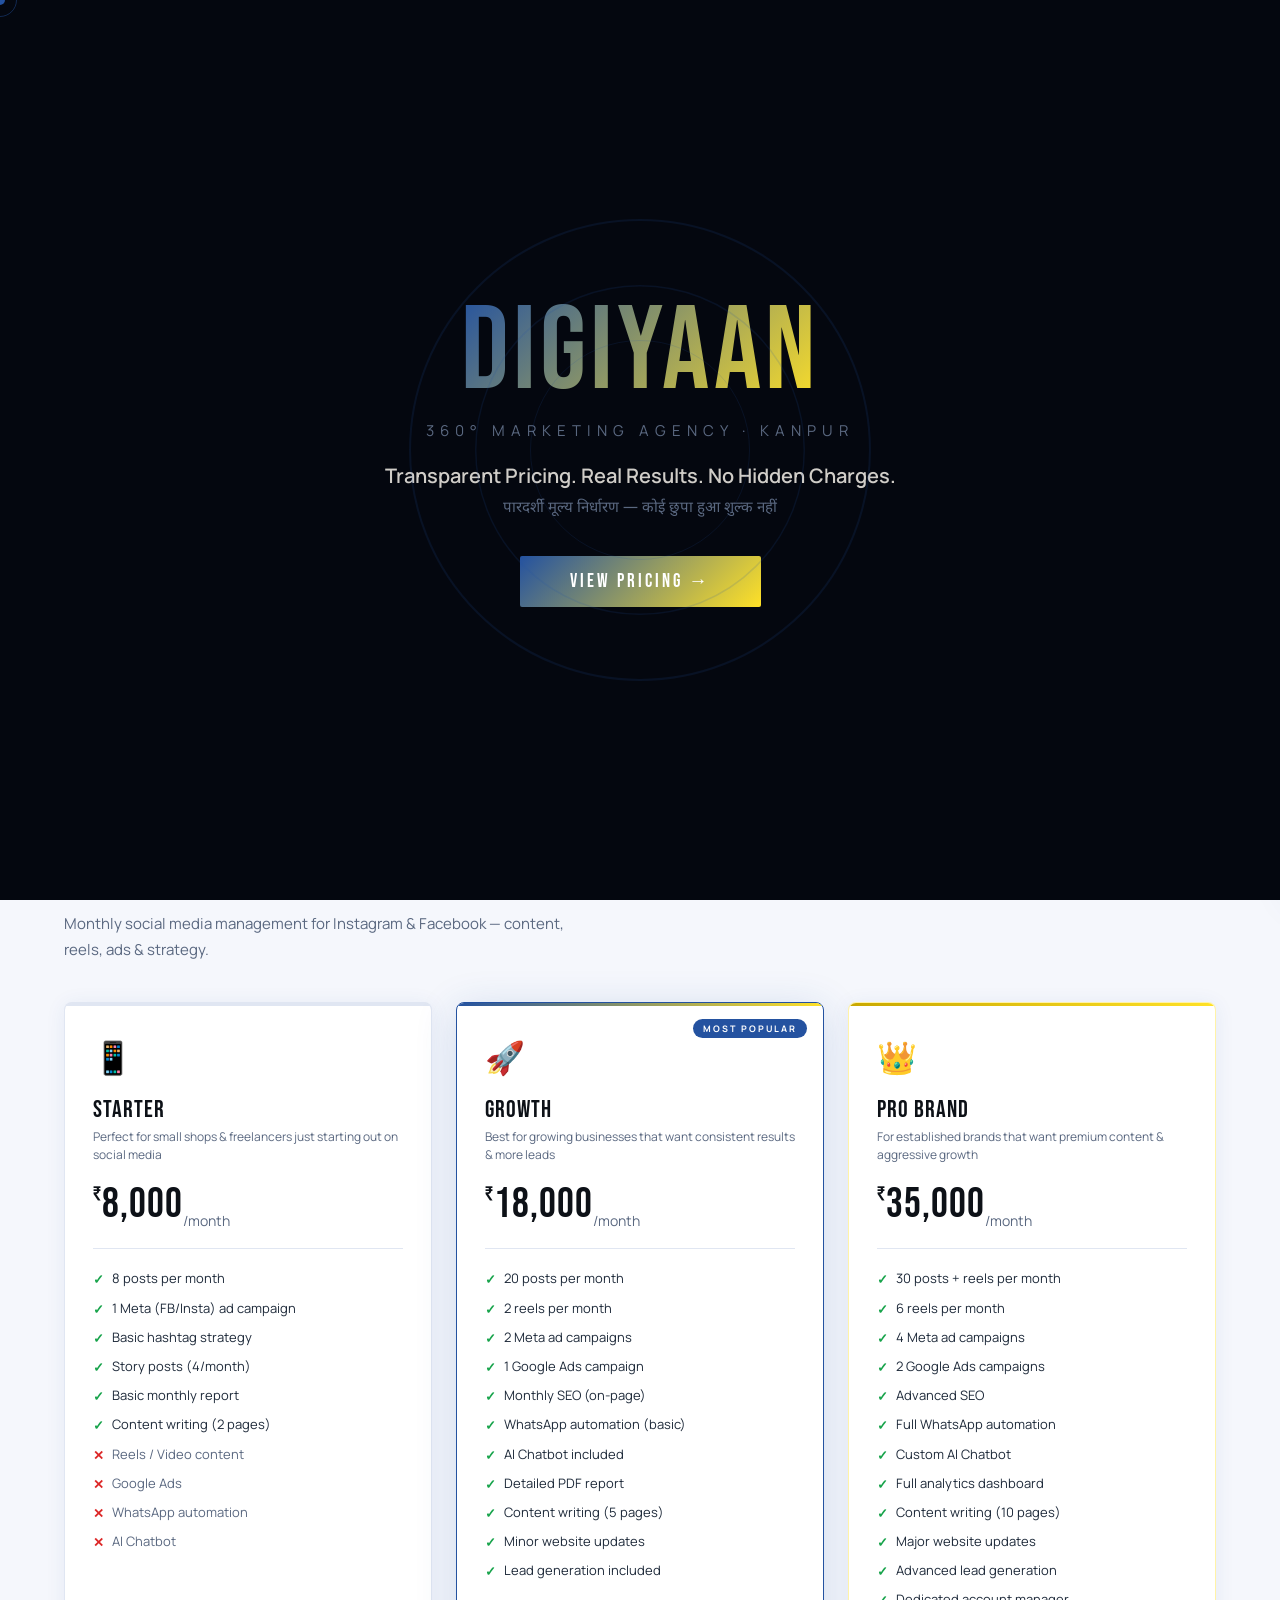
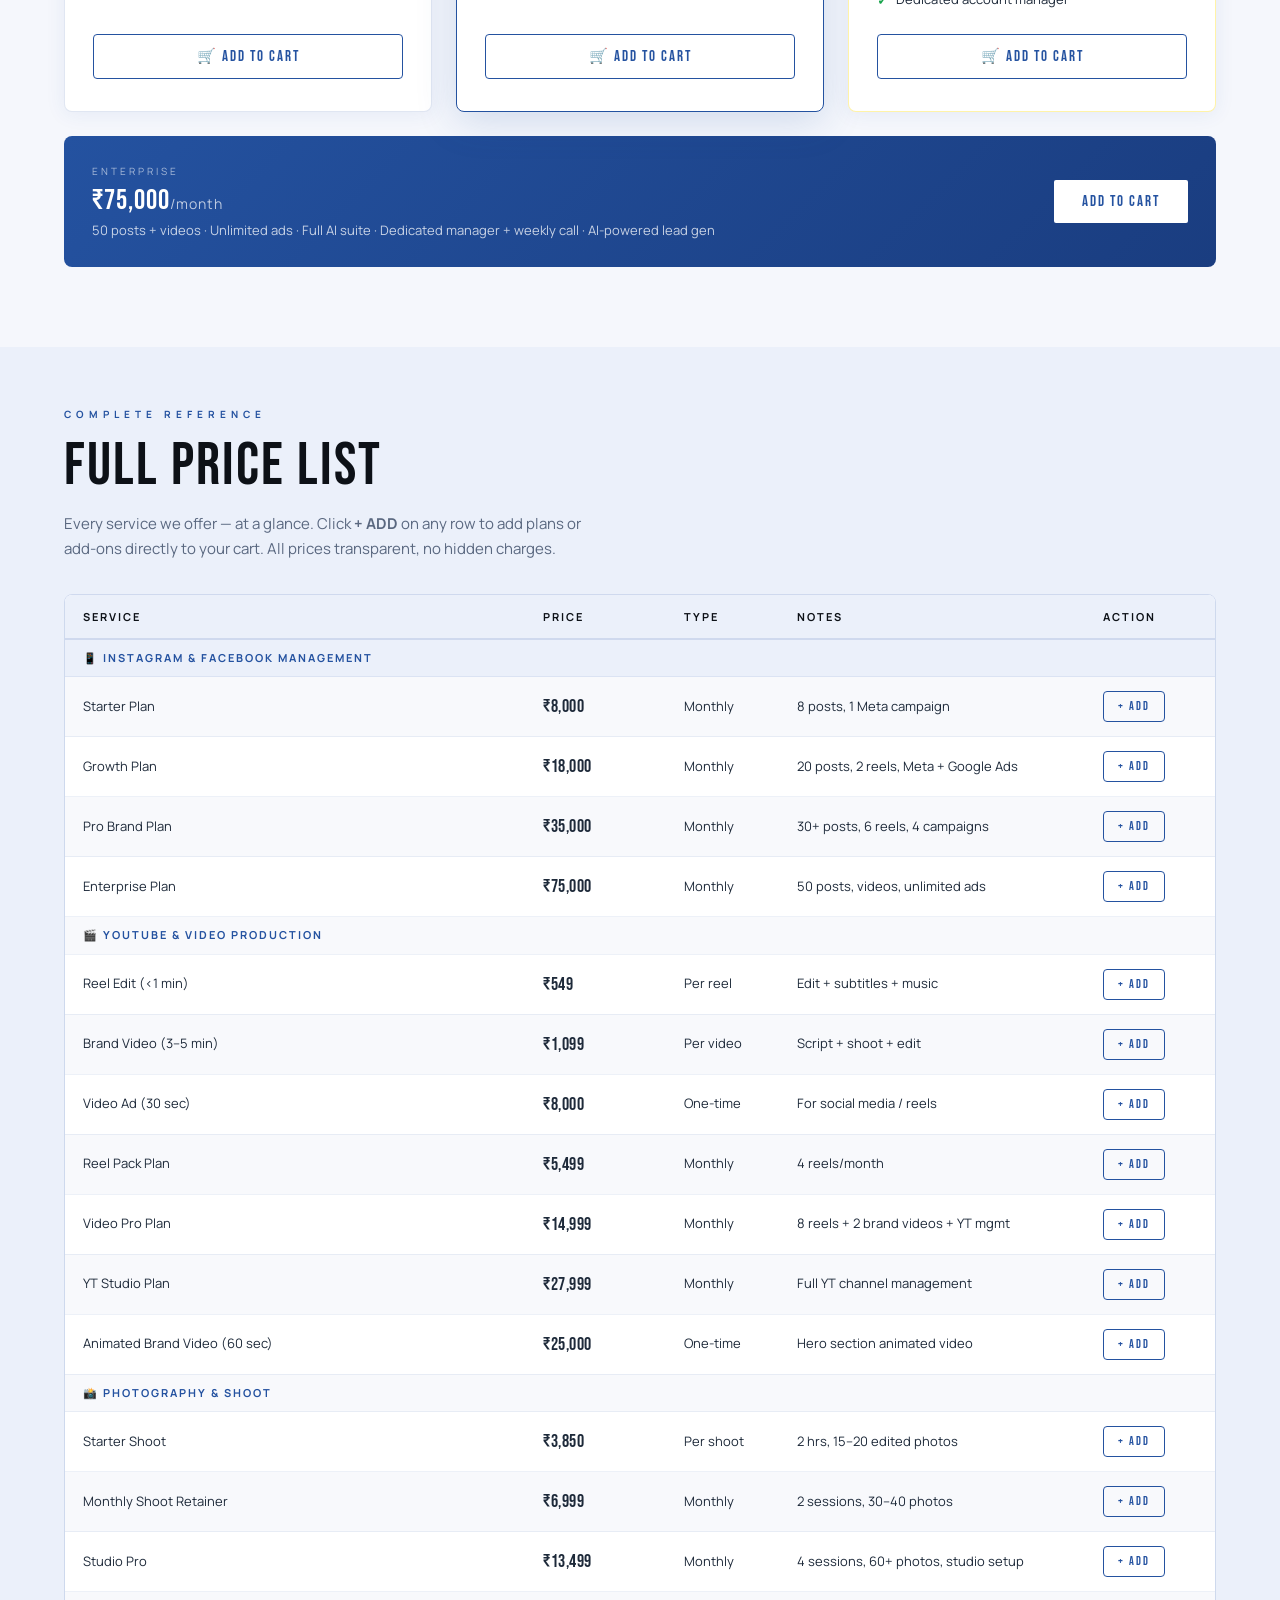
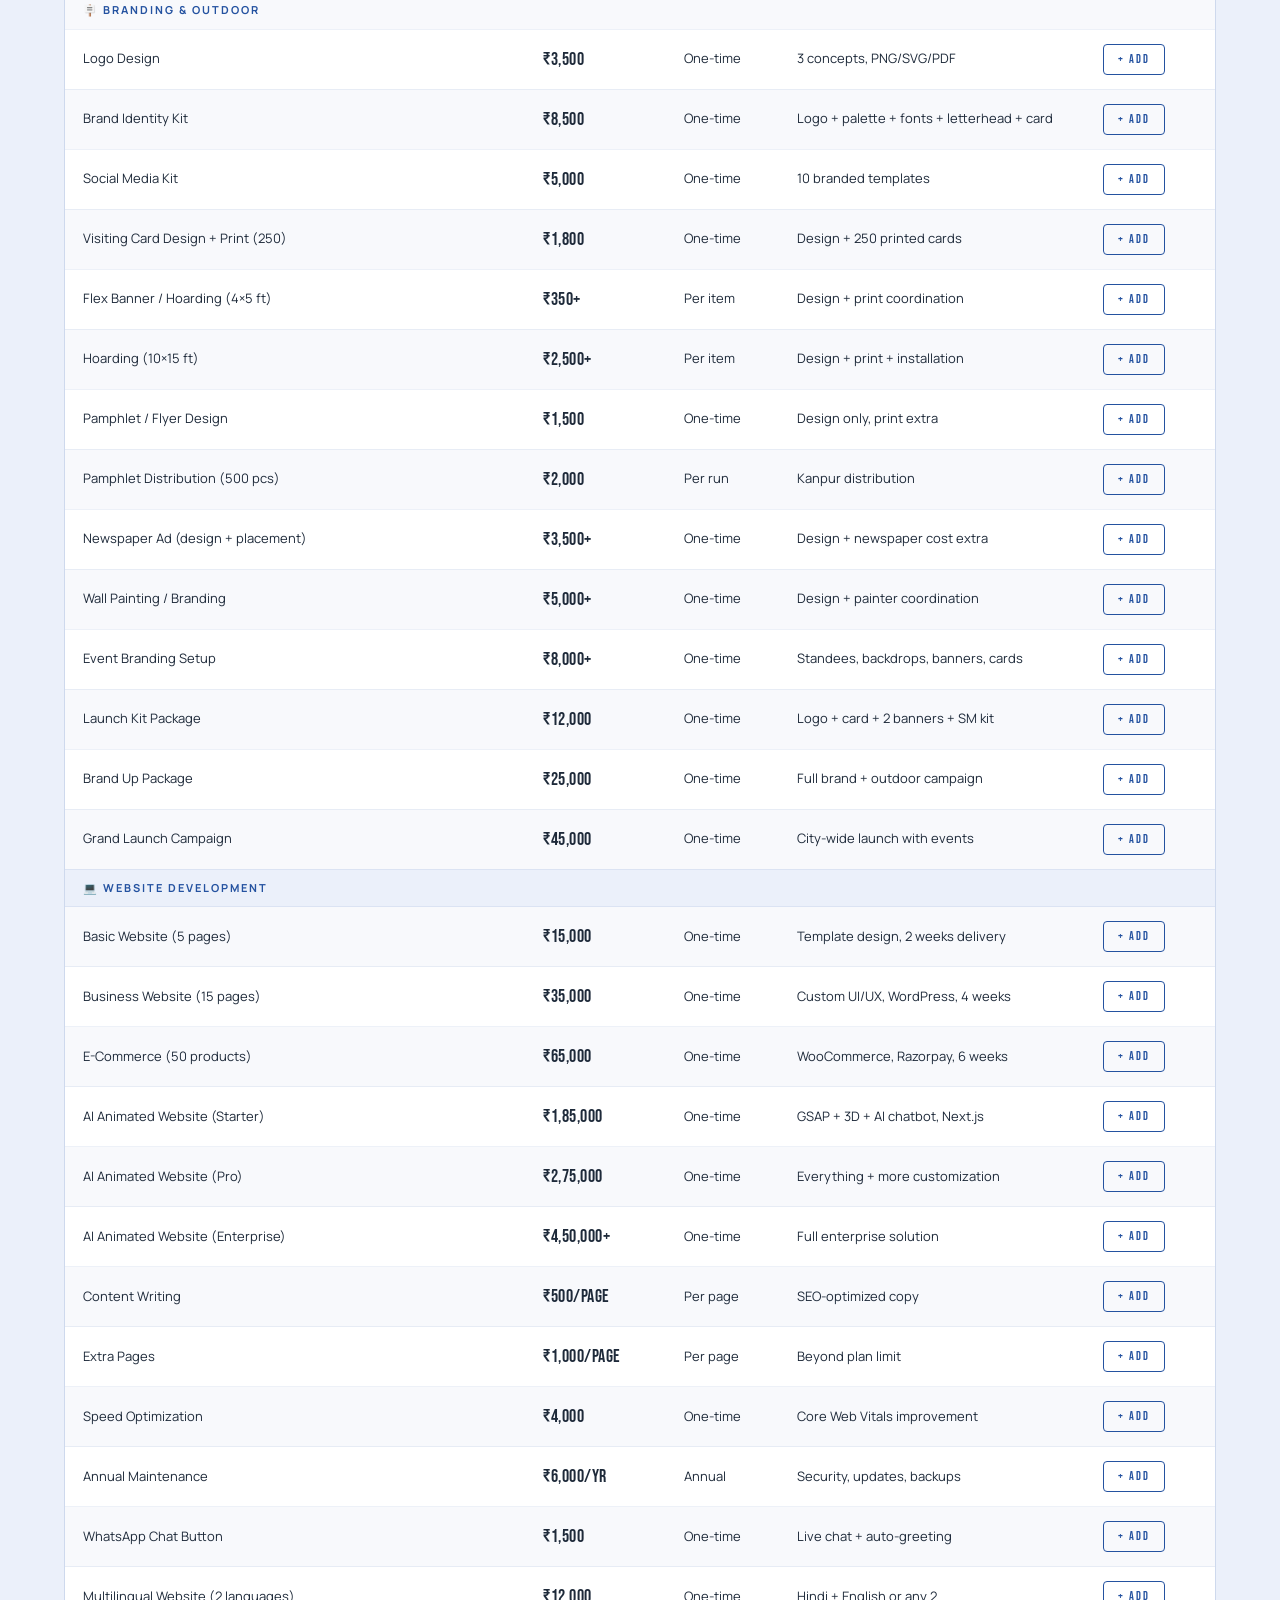
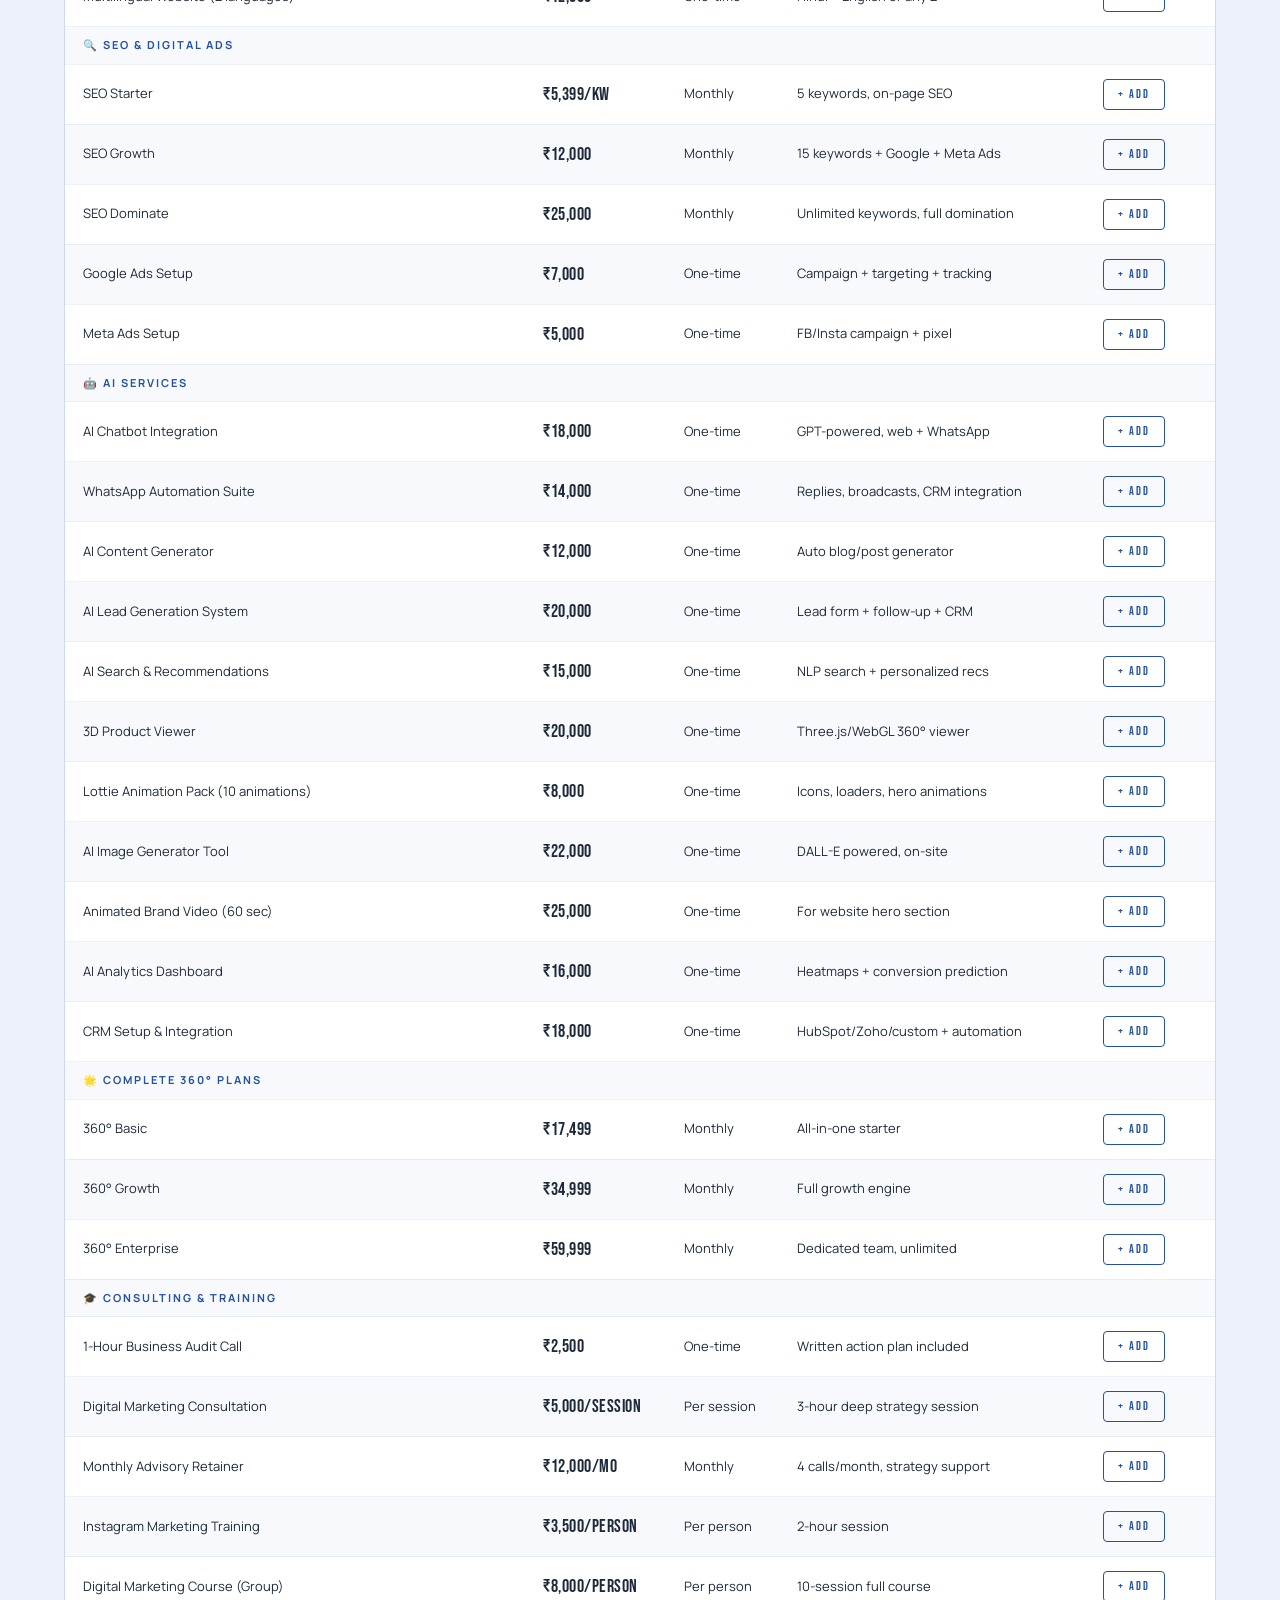
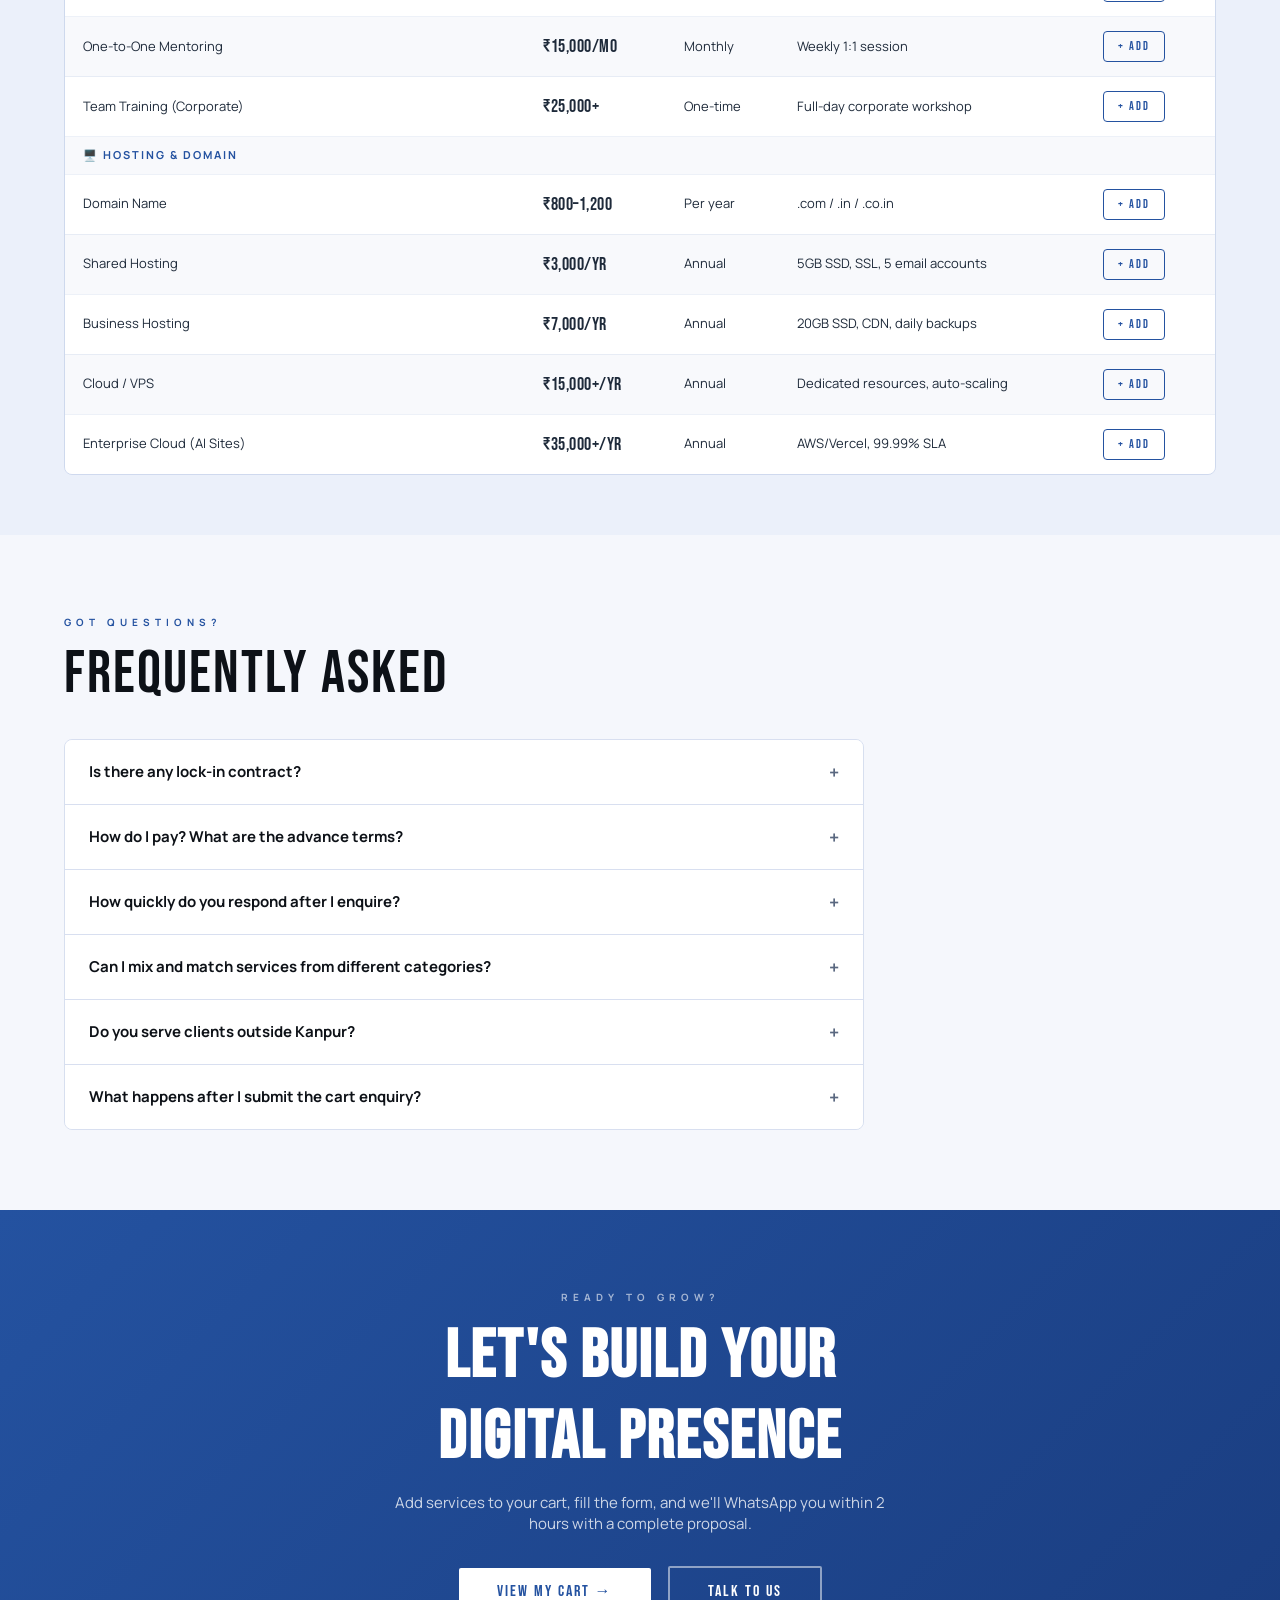
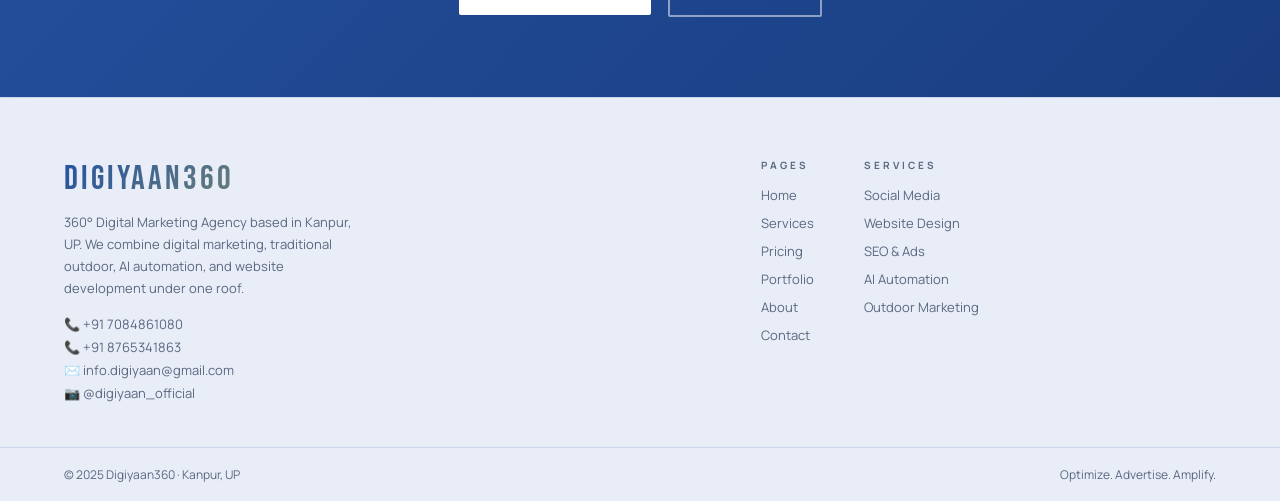
==== commit d835a593: "Multipage website" ====
--- a/pricing.html
+++ b/pricing.html
@@ -942,7 +942,7 @@
 <section class="section" style="background:var(--section-alt);padding-top:60px;padding-bottom:60px;">
   <div class="section-label">COMPLETE REFERENCE</div>
   <div class="section-title">FULL PRICE LIST</div>
-  <div class="section-sub" style="margin-bottom:32px;">Every service we offer — at a glance. All prices transparent, no hidden charges.</div>
+  <div class="section-sub" style="margin-bottom:32px;">Every service we offer — at a glance. Click <strong>+ ADD</strong> on any row to add plans or add-ons directly to your cart. All prices transparent, no hidden charges.</div>
 
   <div class="price-table-wrap">
     <table class="price-table">
@@ -952,90 +952,91 @@
           <th>Price</th>
           <th>Type</th>
           <th>Notes</th>
+          <th style="width:130px;">Action</th>
         </tr>
       </thead>
       <tbody>
-        <tr class="cat-row"><td colspan="4">📱 INSTAGRAM & FACEBOOK MANAGEMENT</td></tr>
-        <tr><td>Starter Plan</td><td class="price-cell">₹8,000</td><td>Monthly</td><td>8 posts, 1 Meta campaign</td></tr>
-        <tr><td>Growth Plan</td><td class="price-cell">₹18,000</td><td>Monthly</td><td>20 posts, 2 reels, Meta + Google Ads</td></tr>
-        <tr><td>Pro Brand Plan</td><td class="price-cell">₹35,000</td><td>Monthly</td><td>30+ posts, 6 reels, 4 campaigns</td></tr>
-        <tr><td>Enterprise Plan</td><td class="price-cell">₹75,000</td><td>Monthly</td><td>50 posts, videos, unlimited ads</td></tr>
-        <tr class="cat-row"><td colspan="4">🎬 YOUTUBE & VIDEO PRODUCTION</td></tr>
-        <tr><td>Reel Edit (&lt;1 min)</td><td class="price-cell">₹549</td><td>Per reel</td><td>Edit + subtitles + music</td></tr>
-        <tr><td>Brand Video (3–5 min)</td><td class="price-cell">₹1,099</td><td>Per video</td><td>Script + shoot + edit</td></tr>
-        <tr><td>Video Ad (30 sec)</td><td class="price-cell">₹8,000</td><td>One-time</td><td>For social media / reels</td></tr>
-        <tr><td>Reel Pack Plan</td><td class="price-cell">₹5,499</td><td>Monthly</td><td>4 reels/month</td></tr>
-        <tr><td>Video Pro Plan</td><td class="price-cell">₹14,999</td><td>Monthly</td><td>8 reels + 2 brand videos + YT mgmt</td></tr>
-        <tr><td>YT Studio Plan</td><td class="price-cell">₹27,999</td><td>Monthly</td><td>Full YT channel management</td></tr>
-        <tr><td>Animated Brand Video (60 sec)</td><td class="price-cell">₹25,000</td><td>One-time</td><td>Hero section animated video</td></tr>
-        <tr class="cat-row"><td colspan="4">📸 PHOTOGRAPHY & SHOOT</td></tr>
-        <tr><td>Starter Shoot</td><td class="price-cell">₹3,850</td><td>Per shoot</td><td>2 hrs, 15–20 edited photos</td></tr>
-        <tr><td>Monthly Shoot Retainer</td><td class="price-cell">₹6,999</td><td>Monthly</td><td>2 sessions, 30–40 photos</td></tr>
-        <tr><td>Studio Pro</td><td class="price-cell">₹13,499</td><td>Monthly</td><td>4 sessions, 60+ photos, studio setup</td></tr>
-        <tr class="cat-row"><td colspan="4">🪧 BRANDING & OUTDOOR</td></tr>
-        <tr><td>Logo Design</td><td class="price-cell">₹3,500</td><td>One-time</td><td>3 concepts, PNG/SVG/PDF</td></tr>
-        <tr><td>Brand Identity Kit</td><td class="price-cell">₹8,500</td><td>One-time</td><td>Logo + palette + fonts + letterhead + card</td></tr>
-        <tr><td>Social Media Kit</td><td class="price-cell">₹5,000</td><td>One-time</td><td>10 branded templates</td></tr>
-        <tr><td>Visiting Card Design + Print (250)</td><td class="price-cell">₹1,800</td><td>One-time</td><td>Design + 250 printed cards</td></tr>
-        <tr><td>Flex Banner / Hoarding (4×5 ft)</td><td class="price-cell">₹350+</td><td>Per item</td><td>Design + print coordination</td></tr>
-        <tr><td>Hoarding (10×15 ft)</td><td class="price-cell">₹2,500+</td><td>Per item</td><td>Design + print + installation</td></tr>
-        <tr><td>Pamphlet / Flyer Design</td><td class="price-cell">₹1,500</td><td>One-time</td><td>Design only, print extra</td></tr>
-        <tr><td>Pamphlet Distribution (500 pcs)</td><td class="price-cell">₹2,000</td><td>Per run</td><td>Kanpur distribution</td></tr>
-        <tr><td>Newspaper Ad (design + placement)</td><td class="price-cell">₹3,500+</td><td>One-time</td><td>Design + newspaper cost extra</td></tr>
-        <tr><td>Wall Painting / Branding</td><td class="price-cell">₹5,000+</td><td>One-time</td><td>Design + painter coordination</td></tr>
-        <tr><td>Event Branding Setup</td><td class="price-cell">₹8,000+</td><td>One-time</td><td>Standees, backdrops, banners, cards</td></tr>
-        <tr><td>Launch Kit Package</td><td class="price-cell">₹12,000</td><td>One-time</td><td>Logo + card + 2 banners + SM kit</td></tr>
-        <tr><td>Brand Up Package</td><td class="price-cell">₹25,000</td><td>One-time</td><td>Full brand + outdoor campaign</td></tr>
-        <tr><td>Grand Launch Campaign</td><td class="price-cell">₹45,000</td><td>One-time</td><td>City-wide launch with events</td></tr>
-        <tr class="cat-row"><td colspan="4">💻 WEBSITE DEVELOPMENT</td></tr>
-        <tr><td>Basic Website (5 pages)</td><td class="price-cell">₹15,000</td><td>One-time</td><td>Template design, 2 weeks delivery</td></tr>
-        <tr><td>Business Website (15 pages)</td><td class="price-cell">₹35,000</td><td>One-time</td><td>Custom UI/UX, WordPress, 4 weeks</td></tr>
-        <tr><td>E-Commerce (50 products)</td><td class="price-cell">₹65,000</td><td>One-time</td><td>WooCommerce, Razorpay, 6 weeks</td></tr>
-        <tr><td>AI Animated Website (Starter)</td><td class="price-cell">₹1,85,000</td><td>One-time</td><td>GSAP + 3D + AI chatbot, Next.js</td></tr>
-        <tr><td>AI Animated Website (Pro)</td><td class="price-cell">₹2,75,000</td><td>One-time</td><td>Everything + more customization</td></tr>
-        <tr><td>AI Animated Website (Enterprise)</td><td class="price-cell">₹4,50,000+</td><td>One-time</td><td>Full enterprise solution</td></tr>
-        <tr><td>Content Writing</td><td class="price-cell">₹500/page</td><td>Per page</td><td>SEO-optimized copy</td></tr>
-        <tr><td>Extra Pages</td><td class="price-cell">₹1,000/page</td><td>Per page</td><td>Beyond plan limit</td></tr>
-        <tr><td>Speed Optimization</td><td class="price-cell">₹4,000</td><td>One-time</td><td>Core Web Vitals improvement</td></tr>
-        <tr><td>Annual Maintenance</td><td class="price-cell">₹6,000/yr</td><td>Annual</td><td>Security, updates, backups</td></tr>
-        <tr><td>WhatsApp Chat Button</td><td class="price-cell">₹1,500</td><td>One-time</td><td>Live chat + auto-greeting</td></tr>
-        <tr><td>Multilingual Website (2 languages)</td><td class="price-cell">₹12,000</td><td>One-time</td><td>Hindi + English or any 2</td></tr>
-        <tr class="cat-row"><td colspan="4">🔍 SEO & DIGITAL ADS</td></tr>
-        <tr><td>SEO Starter</td><td class="price-cell">₹5,399/kw</td><td>Monthly</td><td>5 keywords, on-page SEO</td></tr>
-        <tr><td>SEO Growth</td><td class="price-cell">₹12,000</td><td>Monthly</td><td>15 keywords + Google + Meta Ads</td></tr>
-        <tr><td>SEO Dominate</td><td class="price-cell">₹25,000</td><td>Monthly</td><td>Unlimited keywords, full domination</td></tr>
-        <tr><td>Google Ads Setup</td><td class="price-cell">₹7,000</td><td>One-time</td><td>Campaign + targeting + tracking</td></tr>
-        <tr><td>Meta Ads Setup</td><td class="price-cell">₹5,000</td><td>One-time</td><td>FB/Insta campaign + pixel</td></tr>
-        <tr class="cat-row"><td colspan="4">🤖 AI SERVICES</td></tr>
-        <tr><td>AI Chatbot Integration</td><td class="price-cell">₹18,000</td><td>One-time</td><td>GPT-powered, web + WhatsApp</td></tr>
-        <tr><td>WhatsApp Automation Suite</td><td class="price-cell">₹14,000</td><td>One-time</td><td>Replies, broadcasts, CRM integration</td></tr>
-        <tr><td>AI Content Generator</td><td class="price-cell">₹12,000</td><td>One-time</td><td>Auto blog/post generator</td></tr>
-        <tr><td>AI Lead Generation System</td><td class="price-cell">₹20,000</td><td>One-time</td><td>Lead form + follow-up + CRM</td></tr>
-        <tr><td>AI Search & Recommendations</td><td class="price-cell">₹15,000</td><td>One-time</td><td>NLP search + personalized recs</td></tr>
-        <tr><td>3D Product Viewer</td><td class="price-cell">₹20,000</td><td>One-time</td><td>Three.js/WebGL 360° viewer</td></tr>
-        <tr><td>Lottie Animation Pack (10 animations)</td><td class="price-cell">₹8,000</td><td>One-time</td><td>Icons, loaders, hero animations</td></tr>
-        <tr><td>AI Image Generator Tool</td><td class="price-cell">₹22,000</td><td>One-time</td><td>DALL-E powered, on-site</td></tr>
-        <tr><td>Animated Brand Video (60 sec)</td><td class="price-cell">₹25,000</td><td>One-time</td><td>For website hero section</td></tr>
-        <tr><td>AI Analytics Dashboard</td><td class="price-cell">₹16,000</td><td>One-time</td><td>Heatmaps + conversion prediction</td></tr>
-        <tr><td>CRM Setup & Integration</td><td class="price-cell">₹18,000</td><td>One-time</td><td>HubSpot/Zoho/custom + automation</td></tr>
-        <tr class="cat-row"><td colspan="4">🌟 COMPLETE 360° PLANS</td></tr>
-        <tr><td>360° Basic</td><td class="price-cell">₹17,499</td><td>Monthly</td><td>All-in-one starter</td></tr>
-        <tr><td>360° Growth</td><td class="price-cell">₹34,999</td><td>Monthly</td><td>Full growth engine</td></tr>
-        <tr><td>360° Enterprise</td><td class="price-cell">₹59,999</td><td>Monthly</td><td>Dedicated team, unlimited</td></tr>
-        <tr class="cat-row"><td colspan="4">🎓 CONSULTING & TRAINING</td></tr>
-        <tr><td>1-Hour Business Audit Call</td><td class="price-cell">₹2,500</td><td>One-time</td><td>Written action plan included</td></tr>
-        <tr><td>Digital Marketing Consultation</td><td class="price-cell">₹5,000/session</td><td>Per session</td><td>3-hour deep strategy session</td></tr>
-        <tr><td>Monthly Advisory Retainer</td><td class="price-cell">₹12,000/mo</td><td>Monthly</td><td>4 calls/month, strategy support</td></tr>
-        <tr><td>Instagram Marketing Training</td><td class="price-cell">₹3,500/person</td><td>Per person</td><td>2-hour session</td></tr>
-        <tr><td>Digital Marketing Course (Group)</td><td class="price-cell">₹8,000/person</td><td>Per person</td><td>10-session full course</td></tr>
-        <tr><td>One-to-One Mentoring</td><td class="price-cell">₹15,000/mo</td><td>Monthly</td><td>Weekly 1:1 session</td></tr>
-        <tr><td>Team Training (Corporate)</td><td class="price-cell">₹25,000+</td><td>One-time</td><td>Full-day corporate workshop</td></tr>
-        <tr class="cat-row"><td colspan="4">🖥️ HOSTING & DOMAIN</td></tr>
-        <tr><td>Domain Name</td><td class="price-cell">₹800–1,200</td><td>Per year</td><td>.com / .in / .co.in</td></tr>
-        <tr><td>Shared Hosting</td><td class="price-cell">₹3,000/yr</td><td>Annual</td><td>5GB SSD, SSL, 5 email accounts</td></tr>
-        <tr><td>Business Hosting</td><td class="price-cell">₹7,000/yr</td><td>Annual</td><td>20GB SSD, CDN, daily backups</td></tr>
-        <tr><td>Cloud / VPS</td><td class="price-cell">₹15,000+/yr</td><td>Annual</td><td>Dedicated resources, auto-scaling</td></tr>
-        <tr><td>Enterprise Cloud (AI Sites)</td><td class="price-cell">₹35,000+/yr</td><td>Annual</td><td>AWS/Vercel, 99.99% SLA</td></tr>
+        <tr class="cat-row"><td colspan="5">📱 INSTAGRAM & FACEBOOK MANAGEMENT</td></tr>
+        <tr><td>Starter Plan</td><td class="price-cell">₹8,000</td><td>Monthly</td><td>8 posts, 1 Meta campaign</td><td><button class="btn-add-cart" style="width:auto;padding:7px 14px;font-size:12px;" onclick="DG_CART.add({id:'ig-starter',name:'Instagram & Facebook',plan:'Starter',price:8000,period:'/mo',icon:'📱'})">+ ADD</button></td></tr>
+        <tr><td>Growth Plan</td><td class="price-cell">₹18,000</td><td>Monthly</td><td>20 posts, 2 reels, Meta + Google Ads</td><td><button class="btn-add-cart" style="width:auto;padding:7px 14px;font-size:12px;" onclick="DG_CART.add({id:'ig-growth',name:'Instagram & Facebook',plan:'Growth',price:18000,period:'/mo',icon:'🚀'})">+ ADD</button></td></tr>
+        <tr><td>Pro Brand Plan</td><td class="price-cell">₹35,000</td><td>Monthly</td><td>30+ posts, 6 reels, 4 campaigns</td><td><button class="btn-add-cart" style="width:auto;padding:7px 14px;font-size:12px;" onclick="DG_CART.add({id:'ig-pro',name:'Instagram & Facebook',plan:'Pro Brand',price:35000,period:'/mo',icon:'👑'})">+ ADD</button></td></tr>
+        <tr><td>Enterprise Plan</td><td class="price-cell">₹75,000</td><td>Monthly</td><td>50 posts, videos, unlimited ads</td><td><button class="btn-add-cart" style="width:auto;padding:7px 14px;font-size:12px;" onclick="DG_CART.add({id:'ig-enterprise',name:'Instagram & Facebook',plan:'Enterprise',price:75000,period:'/mo',icon:'🏢'})">+ ADD</button></td></tr>
+        <tr class="cat-row"><td colspan="5">🎬 YOUTUBE & VIDEO PRODUCTION</td></tr>
+        <tr><td>Reel Edit (&lt;1 min)</td><td class="price-cell">₹549</td><td>Per reel</td><td>Edit + subtitles + music</td><td><button class="btn-add-cart" style="width:auto;padding:7px 14px;font-size:12px;" onclick="DG_CART.add({id:'yt-reel-single',name:'Reel Edit',plan:'Single Reel',price:549,period:'',icon:'🎬'})">+ ADD</button></td></tr>
+        <tr><td>Brand Video (3–5 min)</td><td class="price-cell">₹1,099</td><td>Per video</td><td>Script + shoot + edit</td><td><button class="btn-add-cart" style="width:auto;padding:7px 14px;font-size:12px;" onclick="DG_CART.add({id:'yt-brand-single',name:'Brand Video',plan:'3-5 min',price:1099,period:'',icon:'🎥'})">+ ADD</button></td></tr>
+        <tr><td>Video Ad (30 sec)</td><td class="price-cell">₹8,000</td><td>One-time</td><td>For social media / reels</td><td><button class="btn-add-cart" style="width:auto;padding:7px 14px;font-size:12px;" onclick="DG_CART.add({id:'yt-videoad',name:'Video Ad',plan:'30 sec',price:8000,period:'',icon:'🎭'})">+ ADD</button></td></tr>
+        <tr><td>Reel Pack Plan</td><td class="price-cell">₹5,499</td><td>Monthly</td><td>4 reels/month</td><td><button class="btn-add-cart" style="width:auto;padding:7px 14px;font-size:12px;" onclick="DG_CART.add({id:'yt-reel',name:'YouTube & Video',plan:'Reel Pack',price:5499,period:'/mo',icon:'🎬'})">+ ADD</button></td></tr>
+        <tr><td>Video Pro Plan</td><td class="price-cell">₹14,999</td><td>Monthly</td><td>8 reels + 2 brand videos + YT mgmt</td><td><button class="btn-add-cart" style="width:auto;padding:7px 14px;font-size:12px;" onclick="DG_CART.add({id:'yt-pro',name:'YouTube & Video',plan:'Video Pro',price:14999,period:'/mo',icon:'🎥'})">+ ADD</button></td></tr>
+        <tr><td>YT Studio Plan</td><td class="price-cell">₹27,999</td><td>Monthly</td><td>Full YT channel management</td><td><button class="btn-add-cart" style="width:auto;padding:7px 14px;font-size:12px;" onclick="DG_CART.add({id:'yt-studio',name:'YouTube & Video',plan:'YT Studio',price:27999,period:'/mo',icon:'🏆'})">+ ADD</button></td></tr>
+        <tr><td>Animated Brand Video (60 sec)</td><td class="price-cell">₹25,000</td><td>One-time</td><td>Hero section animated video</td><td><button class="btn-add-cart" style="width:auto;padding:7px 14px;font-size:12px;" onclick="DG_CART.add({id:'ai-brandvideo',name:'Animated Brand Video',plan:'60 seconds',price:25000,period:'one-time',icon:'🎬'})">+ ADD</button></td></tr>
+        <tr class="cat-row"><td colspan="5">📸 PHOTOGRAPHY & SHOOT</td></tr>
+        <tr><td>Starter Shoot</td><td class="price-cell">₹3,850</td><td>Per shoot</td><td>2 hrs, 15–20 edited photos</td><td><button class="btn-add-cart" style="width:auto;padding:7px 14px;font-size:12px;" onclick="DG_CART.add({id:'shoot-starter',name:'Photo Shoot',plan:'Starter',price:3850,period:'/shoot',icon:'📸'})">+ ADD</button></td></tr>
+        <tr><td>Monthly Shoot Retainer</td><td class="price-cell">₹6,999</td><td>Monthly</td><td>2 sessions, 30–40 photos</td><td><button class="btn-add-cart" style="width:auto;padding:7px 14px;font-size:12px;" onclick="DG_CART.add({id:'shoot-monthly',name:'Photo Shoot',plan:'Monthly Retainer',price:6999,period:'/mo',icon:'📷'})">+ ADD</button></td></tr>
+        <tr><td>Studio Pro</td><td class="price-cell">₹13,499</td><td>Monthly</td><td>4 sessions, 60+ photos, studio setup</td><td><button class="btn-add-cart" style="width:auto;padding:7px 14px;font-size:12px;" onclick="DG_CART.add({id:'shoot-studio',name:'Photo Shoot',plan:'Studio Pro',price:13499,period:'/mo',icon:'🎨'})">+ ADD</button></td></tr>
+        <tr class="cat-row"><td colspan="5">🪧 BRANDING & OUTDOOR</td></tr>
+        <tr><td>Logo Design</td><td class="price-cell">₹3,500</td><td>One-time</td><td>3 concepts, PNG/SVG/PDF</td><td><button class="btn-add-cart" style="width:auto;padding:7px 14px;font-size:12px;" onclick="DG_CART.add({id:'logo',name:'Logo Design',plan:'Custom',price:3500,period:'',icon:'✏️'})">+ ADD</button></td></tr>
+        <tr><td>Brand Identity Kit</td><td class="price-cell">₹8,500</td><td>One-time</td><td>Logo + palette + fonts + letterhead + card</td><td><button class="btn-add-cart" style="width:auto;padding:7px 14px;font-size:12px;" onclick="DG_CART.add({id:'brand-kit',name:'Brand Identity Kit',plan:'Full Kit',price:8500,period:'',icon:'🎨'})">+ ADD</button></td></tr>
+        <tr><td>Social Media Kit</td><td class="price-cell">₹5,000</td><td>One-time</td><td>10 branded templates</td><td><button class="btn-add-cart" style="width:auto;padding:7px 14px;font-size:12px;" onclick="DG_CART.add({id:'sm-kit',name:'Social Media Kit',plan:'10 Templates',price:5000,period:'',icon:'🖼️'})">+ ADD</button></td></tr>
+        <tr><td>Visiting Card Design + Print (250)</td><td class="price-cell">₹1,800</td><td>One-time</td><td>Design + 250 printed cards</td><td><button class="btn-add-cart" style="width:auto;padding:7px 14px;font-size:12px;" onclick="DG_CART.add({id:'visiting-card',name:'Visiting Cards',plan:'250 pcs',price:1800,period:'',icon:'💳'})">+ ADD</button></td></tr>
+        <tr><td>Flex Banner / Hoarding (4×5 ft)</td><td class="price-cell">₹350+</td><td>Per item</td><td>Design + print coordination</td><td><button class="btn-add-cart" style="width:auto;padding:7px 14px;font-size:12px;" onclick="DG_CART.add({id:'flex-banner',name:'Flex Banner 4x5',plan:'Print + Design',price:350,period:'',icon:'🪧'})">+ ADD</button></td></tr>
+        <tr><td>Hoarding (10×15 ft)</td><td class="price-cell">₹2,500+</td><td>Per item</td><td>Design + print + installation</td><td><button class="btn-add-cart" style="width:auto;padding:7px 14px;font-size:12px;" onclick="DG_CART.add({id:'hoarding',name:'Hoarding 10x15',plan:'Print + Install',price:2500,period:'',icon:'🏗️'})">+ ADD</button></td></tr>
+        <tr><td>Pamphlet / Flyer Design</td><td class="price-cell">₹1,500</td><td>One-time</td><td>Design only, print extra</td><td><button class="btn-add-cart" style="width:auto;padding:7px 14px;font-size:12px;" onclick="DG_CART.add({id:'pamphlet-design',name:'Pamphlet Design',plan:'Design Only',price:1500,period:'',icon:'📄'})">+ ADD</button></td></tr>
+        <tr><td>Pamphlet Distribution (500 pcs)</td><td class="price-cell">₹2,000</td><td>Per run</td><td>Kanpur distribution</td><td><button class="btn-add-cart" style="width:auto;padding:7px 14px;font-size:12px;" onclick="DG_CART.add({id:'pamphlet-dist',name:'Pamphlet Distribution',plan:'500 pcs',price:2000,period:'',icon:'📬'})">+ ADD</button></td></tr>
+        <tr><td>Newspaper Ad (design + placement)</td><td class="price-cell">₹3,500+</td><td>One-time</td><td>Design + newspaper cost extra</td><td><button class="btn-add-cart" style="width:auto;padding:7px 14px;font-size:12px;" onclick="DG_CART.add({id:'newspaper',name:'Newspaper Ad',plan:'Design + Placement',price:3500,period:'',icon:'📰'})">+ ADD</button></td></tr>
+        <tr><td>Wall Painting / Branding</td><td class="price-cell">₹5,000+</td><td>One-time</td><td>Design + painter coordination</td><td><button class="btn-add-cart" style="width:auto;padding:7px 14px;font-size:12px;" onclick="DG_CART.add({id:'wall-paint',name:'Wall Painting',plan:'Full Service',price:5000,period:'',icon:'🎨'})">+ ADD</button></td></tr>
+        <tr><td>Event Branding Setup</td><td class="price-cell">₹8,000+</td><td>One-time</td><td>Standees, backdrops, banners, cards</td><td><button class="btn-add-cart" style="width:auto;padding:7px 14px;font-size:12px;" onclick="DG_CART.add({id:'event-brand',name:'Event Branding',plan:'Full Kit',price:8000,period:'',icon:'🎪'})">+ ADD</button></td></tr>
+        <tr><td>Launch Kit Package</td><td class="price-cell">₹12,000</td><td>One-time</td><td>Logo + card + 2 banners + SM kit</td><td><button class="btn-add-cart" style="width:auto;padding:7px 14px;font-size:12px;" onclick="DG_CART.add({id:'brand-launch',name:'Branding & Outdoor',plan:'Launch Kit',price:12000,period:'one-time',icon:'🎯'})">+ ADD</button></td></tr>
+        <tr><td>Brand Up Package</td><td class="price-cell">₹25,000</td><td>One-time</td><td>Full brand + outdoor campaign</td><td><button class="btn-add-cart" style="width:auto;padding:7px 14px;font-size:12px;" onclick="DG_CART.add({id:'brand-up',name:'Branding & Outdoor',plan:'Brand Up',price:25000,period:'one-time',icon:'🏙️'})">+ ADD</button></td></tr>
+        <tr><td>Grand Launch Campaign</td><td class="price-cell">₹45,000</td><td>One-time</td><td>City-wide launch with events</td><td><button class="btn-add-cart" style="width:auto;padding:7px 14px;font-size:12px;" onclick="DG_CART.add({id:'brand-grand',name:'Branding & Outdoor',plan:'Grand Launch',price:45000,period:'one-time',icon:'🎪'})">+ ADD</button></td></tr>
+        <tr class="cat-row"><td colspan="5">💻 WEBSITE DEVELOPMENT</td></tr>
+        <tr><td>Basic Website (5 pages)</td><td class="price-cell">₹15,000</td><td>One-time</td><td>Template design, 2 weeks delivery</td><td><button class="btn-add-cart" style="width:auto;padding:7px 14px;font-size:12px;" onclick="DG_CART.add({id:'web-basic',name:'Website',plan:'Basic (5 pages)',price:15000,period:'one-time',icon:'🌐'})">+ ADD</button></td></tr>
+        <tr><td>Business Website (15 pages)</td><td class="price-cell">₹35,000</td><td>One-time</td><td>Custom UI/UX, WordPress, 4 weeks</td><td><button class="btn-add-cart" style="width:auto;padding:7px 14px;font-size:12px;" onclick="DG_CART.add({id:'web-business',name:'Website',plan:'Business (15 pages)',price:35000,period:'one-time',icon:'💻'})">+ ADD</button></td></tr>
+        <tr><td>E-Commerce (50 products)</td><td class="price-cell">₹65,000</td><td>One-time</td><td>WooCommerce, Razorpay, 6 weeks</td><td><button class="btn-add-cart" style="width:auto;padding:7px 14px;font-size:12px;" onclick="DG_CART.add({id:'web-ecom',name:'Website',plan:'E-Commerce',price:65000,period:'one-time',icon:'🛒'})">+ ADD</button></td></tr>
+        <tr><td>AI Animated Website (Starter)</td><td class="price-cell">₹1,85,000</td><td>One-time</td><td>GSAP + 3D + AI chatbot, Next.js</td><td><button class="btn-add-cart" style="width:auto;padding:7px 14px;font-size:12px;" onclick="DG_CART.add({id:'web-ai',name:'Website',plan:'AI Animated',price:185000,period:'one-time',icon:'✨'})">+ ADD</button></td></tr>
+        <tr><td>AI Animated Website (Pro)</td><td class="price-cell">₹2,75,000</td><td>One-time</td><td>Everything + more customization</td><td><button class="btn-add-cart" style="width:auto;padding:7px 14px;font-size:12px;" onclick="DG_CART.add({id:'web-ai-pro',name:'Website',plan:'AI Animated Pro',price:275000,period:'one-time',icon:'✨'})">+ ADD</button></td></tr>
+        <tr><td>AI Animated Website (Enterprise)</td><td class="price-cell">₹4,50,000+</td><td>One-time</td><td>Full enterprise solution</td><td><button class="btn-add-cart" style="width:auto;padding:7px 14px;font-size:12px;" onclick="DG_CART.add({id:'web-ai-enterprise',name:'Website',plan:'AI Animated Enterprise',price:450000,period:'one-time',icon:'✨'})">+ ADD</button></td></tr>
+        <tr><td>Content Writing</td><td class="price-cell">₹500/page</td><td>Per page</td><td>SEO-optimized copy</td><td><button class="btn-add-cart" style="width:auto;padding:7px 14px;font-size:12px;" onclick="DG_CART.add({id:'web-content',name:'Content Writing',plan:'Per Page',price:500,period:'/page',icon:'✍️'})">+ ADD</button></td></tr>
+        <tr><td>Extra Pages</td><td class="price-cell">₹1,000/page</td><td>Per page</td><td>Beyond plan limit</td><td><button class="btn-add-cart" style="width:auto;padding:7px 14px;font-size:12px;" onclick="DG_CART.add({id:'web-extra-pages',name:'Extra Pages',plan:'Per Page',price:1000,period:'/page',icon:'📄'})">+ ADD</button></td></tr>
+        <tr><td>Speed Optimization</td><td class="price-cell">₹4,000</td><td>One-time</td><td>Core Web Vitals improvement</td><td><button class="btn-add-cart" style="width:auto;padding:7px 14px;font-size:12px;" onclick="DG_CART.add({id:'web-speed',name:'Speed Optimization',plan:'One-time',price:4000,period:'',icon:'⚡'})">+ ADD</button></td></tr>
+        <tr><td>Annual Maintenance</td><td class="price-cell">₹6,000/yr</td><td>Annual</td><td>Security, updates, backups</td><td><button class="btn-add-cart" style="width:auto;padding:7px 14px;font-size:12px;" onclick="DG_CART.add({id:'web-maintenance',name:'Website Maintenance',plan:'Annual',price:6000,period:'/yr',icon:'🔧'})">+ ADD</button></td></tr>
+        <tr><td>WhatsApp Chat Button</td><td class="price-cell">₹1,500</td><td>One-time</td><td>Live chat + auto-greeting</td><td><button class="btn-add-cart" style="width:auto;padding:7px 14px;font-size:12px;" onclick="DG_CART.add({id:'web-whatsapp-btn',name:'WhatsApp Chat Button',plan:'Web Integration',price:1500,period:'',icon:'💬'})">+ ADD</button></td></tr>
+        <tr><td>Multilingual Website (2 languages)</td><td class="price-cell">₹12,000</td><td>One-time</td><td>Hindi + English or any 2</td><td><button class="btn-add-cart" style="width:auto;padding:7px 14px;font-size:12px;" onclick="DG_CART.add({id:'web-multilingual',name:'Multilingual Website',plan:'2 Languages',price:12000,period:'',icon:'🌍'})">+ ADD</button></td></tr>
+        <tr class="cat-row"><td colspan="5">🔍 SEO & DIGITAL ADS</td></tr>
+        <tr><td>SEO Starter</td><td class="price-cell">₹5,399/kw</td><td>Monthly</td><td>5 keywords, on-page SEO</td><td><button class="btn-add-cart" style="width:auto;padding:7px 14px;font-size:12px;" onclick="DG_CART.add({id:'seo-starter',name:'SEO & Digital',plan:'Starter',price:5399,period:'/mo',icon:'🔍'})">+ ADD</button></td></tr>
+        <tr><td>SEO Growth</td><td class="price-cell">₹12,000</td><td>Monthly</td><td>15 keywords + Google + Meta Ads</td><td><button class="btn-add-cart" style="width:auto;padding:7px 14px;font-size:12px;" onclick="DG_CART.add({id:'seo-growth',name:'SEO & Digital',plan:'Growth',price:12000,period:'/mo',icon:'📈'})">+ ADD</button></td></tr>
+        <tr><td>SEO Dominate</td><td class="price-cell">₹25,000</td><td>Monthly</td><td>Unlimited keywords, full domination</td><td><button class="btn-add-cart" style="width:auto;padding:7px 14px;font-size:12px;" onclick="DG_CART.add({id:'seo-dominate',name:'SEO & Digital',plan:'Dominate',price:25000,period:'/mo',icon:'🏆'})">+ ADD</button></td></tr>
+        <tr><td>Google Ads Setup</td><td class="price-cell">₹7,000</td><td>One-time</td><td>Campaign + targeting + tracking</td><td><button class="btn-add-cart" style="width:auto;padding:7px 14px;font-size:12px;" onclick="DG_CART.add({id:'seo-google-setup',name:'Google Ads Setup',plan:'One-time Setup',price:7000,period:'',icon:'📊'})">+ ADD</button></td></tr>
+        <tr><td>Meta Ads Setup</td><td class="price-cell">₹5,000</td><td>One-time</td><td>FB/Insta campaign + pixel</td><td><button class="btn-add-cart" style="width:auto;padding:7px 14px;font-size:12px;" onclick="DG_CART.add({id:'seo-meta-setup',name:'Meta Ads Setup',plan:'One-time Setup',price:5000,period:'',icon:'📱'})">+ ADD</button></td></tr>
+        <tr class="cat-row"><td colspan="5">🤖 AI SERVICES</td></tr>
+        <tr><td>AI Chatbot Integration</td><td class="price-cell">₹18,000</td><td>One-time</td><td>GPT-powered, web + WhatsApp</td><td><button class="btn-add-cart" style="width:auto;padding:7px 14px;font-size:12px;" onclick="DG_CART.add({id:'ai-chatbot',name:'AI Chatbot Integration',plan:'Web + WhatsApp',price:18000,period:'one-time',icon:'🤖'})">+ ADD</button></td></tr>
+        <tr><td>WhatsApp Automation Suite</td><td class="price-cell">₹14,000</td><td>One-time</td><td>Replies, broadcasts, CRM integration</td><td><button class="btn-add-cart" style="width:auto;padding:7px 14px;font-size:12px;" onclick="DG_CART.add({id:'ai-whatsapp',name:'WhatsApp Automation Suite',plan:'Full Setup',price:14000,period:'one-time',icon:'💬'})">+ ADD</button></td></tr>
+        <tr><td>AI Content Generator</td><td class="price-cell">₹12,000</td><td>One-time</td><td>Auto blog/post generator</td><td><button class="btn-add-cart" style="width:auto;padding:7px 14px;font-size:12px;" onclick="DG_CART.add({id:'ai-content',name:'AI Content Generator',plan:'On-Site Tool',price:12000,period:'one-time',icon:'✍️'})">+ ADD</button></td></tr>
+        <tr><td>AI Lead Generation System</td><td class="price-cell">₹20,000</td><td>One-time</td><td>Lead form + follow-up + CRM</td><td><button class="btn-add-cart" style="width:auto;padding:7px 14px;font-size:12px;" onclick="DG_CART.add({id:'ai-leads',name:'AI Lead Gen System',plan:'Full Pipeline',price:20000,period:'one-time',icon:'🎯'})">+ ADD</button></td></tr>
+        <tr><td>AI Search & Recommendations</td><td class="price-cell">₹15,000</td><td>One-time</td><td>NLP search + personalized recs</td><td><button class="btn-add-cart" style="width:auto;padding:7px 14px;font-size:12px;" onclick="DG_CART.add({id:'ai-search',name:'AI Search & Recommendations',plan:'On-Site',price:15000,period:'one-time',icon:'🔎'})">+ ADD</button></td></tr>
+        <tr><td>3D Product Viewer</td><td class="price-cell">₹20,000</td><td>One-time</td><td>Three.js/WebGL 360° viewer</td><td><button class="btn-add-cart" style="width:auto;padding:7px 14px;font-size:12px;" onclick="DG_CART.add({id:'ai-3d',name:'3D Product Viewer',plan:'Three.js/WebGL',price:20000,period:'one-time',icon:'🌀'})">+ ADD</button></td></tr>
+        <tr><td>Lottie Animation Pack (10 animations)</td><td class="price-cell">₹8,000</td><td>One-time</td><td>Icons, loaders, hero animations</td><td><button class="btn-add-cart" style="width:auto;padding:7px 14px;font-size:12px;" onclick="DG_CART.add({id:'ai-lottie',name:'Lottie Animation Pack',plan:'10 Animations',price:8000,period:'one-time',icon:'⚡'})">+ ADD</button></td></tr>
+        <tr><td>AI Image Generator Tool</td><td class="price-cell">₹22,000</td><td>One-time</td><td>DALL-E powered, on-site</td><td><button class="btn-add-cart" style="width:auto;padding:7px 14px;font-size:12px;" onclick="DG_CART.add({id:'ai-imggen',name:'AI Image Generator',plan:'DALL-E Powered',price:22000,period:'one-time',icon:'🎨'})">+ ADD</button></td></tr>
+        <tr><td>Animated Brand Video (60 sec)</td><td class="price-cell">₹25,000</td><td>One-time</td><td>For website hero section</td><td><button class="btn-add-cart" style="width:auto;padding:7px 14px;font-size:12px;" onclick="DG_CART.add({id:'ai-brandvideo2',name:'Animated Brand Video',plan:'60 seconds',price:25000,period:'one-time',icon:'🎬'})">+ ADD</button></td></tr>
+        <tr><td>AI Analytics Dashboard</td><td class="price-cell">₹16,000</td><td>One-time</td><td>Heatmaps + conversion prediction</td><td><button class="btn-add-cart" style="width:auto;padding:7px 14px;font-size:12px;" onclick="DG_CART.add({id:'ai-analytics',name:'AI Analytics Dashboard',plan:'Custom Dashboard',price:16000,period:'one-time',icon:'📊'})">+ ADD</button></td></tr>
+        <tr><td>CRM Setup & Integration</td><td class="price-cell">₹18,000</td><td>One-time</td><td>HubSpot/Zoho/custom + automation</td><td><button class="btn-add-cart" style="width:auto;padding:7px 14px;font-size:12px;" onclick="DG_CART.add({id:'ai-crm',name:'CRM Setup & Integration',plan:'Full CRM',price:18000,period:'one-time',icon:'🗂️'})">+ ADD</button></td></tr>
+        <tr class="cat-row"><td colspan="5">🌟 COMPLETE 360° PLANS</td></tr>
+        <tr><td>360° Basic</td><td class="price-cell">₹17,499</td><td>Monthly</td><td>All-in-one starter</td><td><button class="btn-add-cart" style="width:auto;padding:7px 14px;font-size:12px;" onclick="DG_CART.add({id:'360-basic',name:'Complete 360° Plan',plan:'Basic',price:17499,period:'/mo',icon:'⭐'})">+ ADD</button></td></tr>
+        <tr><td>360° Growth</td><td class="price-cell">₹34,999</td><td>Monthly</td><td>Full growth engine</td><td><button class="btn-add-cart" style="width:auto;padding:7px 14px;font-size:12px;" onclick="DG_CART.add({id:'360-growth',name:'Complete 360° Plan',plan:'Growth',price:34999,period:'/mo',icon:'🌟'})">+ ADD</button></td></tr>
+        <tr><td>360° Enterprise</td><td class="price-cell">₹59,999</td><td>Monthly</td><td>Dedicated team, unlimited</td><td><button class="btn-add-cart" style="width:auto;padding:7px 14px;font-size:12px;" onclick="DG_CART.add({id:'360-enterprise',name:'Complete 360° Plan',plan:'Enterprise',price:59999,period:'/mo',icon:'👑'})">+ ADD</button></td></tr>
+        <tr class="cat-row"><td colspan="5">🎓 CONSULTING & TRAINING</td></tr>
+        <tr><td>1-Hour Business Audit Call</td><td class="price-cell">₹2,500</td><td>One-time</td><td>Written action plan included</td><td><button class="btn-add-cart" style="width:auto;padding:7px 14px;font-size:12px;" onclick="DG_CART.add({id:'consult-audit',name:'Business Audit Call',plan:'1 Hour',price:2500,period:'',icon:'📋'})">+ ADD</button></td></tr>
+        <tr><td>Digital Marketing Consultation</td><td class="price-cell">₹5,000/session</td><td>Per session</td><td>3-hour deep strategy session</td><td><button class="btn-add-cart" style="width:auto;padding:7px 14px;font-size:12px;" onclick="DG_CART.add({id:'consult-strategy',name:'DM Consultation',plan:'Per Session',price:5000,period:'/session',icon:'💡'})">+ ADD</button></td></tr>
+        <tr><td>Monthly Advisory Retainer</td><td class="price-cell">₹12,000/mo</td><td>Monthly</td><td>4 calls/month, strategy support</td><td><button class="btn-add-cart" style="width:auto;padding:7px 14px;font-size:12px;" onclick="DG_CART.add({id:'consult-advisory',name:'Monthly Advisory',plan:'Retainer',price:12000,period:'/mo',icon:'🎯'})">+ ADD</button></td></tr>
+        <tr><td>Instagram Marketing Training</td><td class="price-cell">₹3,500/person</td><td>Per person</td><td>2-hour session</td><td><button class="btn-add-cart" style="width:auto;padding:7px 14px;font-size:12px;" onclick="DG_CART.add({id:'consult-ig-training',name:'Instagram Training',plan:'Per Person',price:3500,period:'/person',icon:'📱'})">+ ADD</button></td></tr>
+        <tr><td>Digital Marketing Course (Group)</td><td class="price-cell">₹8,000/person</td><td>Per person</td><td>10-session full course</td><td><button class="btn-add-cart" style="width:auto;padding:7px 14px;font-size:12px;" onclick="DG_CART.add({id:'consult-dm-course',name:'DM Course (Group)',plan:'10 Sessions',price:8000,period:'/person',icon:'🎓'})">+ ADD</button></td></tr>
+        <tr><td>One-to-One Mentoring</td><td class="price-cell">₹15,000/mo</td><td>Monthly</td><td>Weekly 1:1 session</td><td><button class="btn-add-cart" style="width:auto;padding:7px 14px;font-size:12px;" onclick="DG_CART.add({id:'consult-mentoring',name:'1:1 Mentoring',plan:'Monthly',price:15000,period:'/mo',icon:'👥'})">+ ADD</button></td></tr>
+        <tr><td>Team Training (Corporate)</td><td class="price-cell">₹25,000+</td><td>One-time</td><td>Full-day corporate workshop</td><td><button class="btn-add-cart" style="width:auto;padding:7px 14px;font-size:12px;" onclick="DG_CART.add({id:'consult-corporate',name:'Corporate Training',plan:'Full Day',price:25000,period:'',icon:'🏢'})">+ ADD</button></td></tr>
+        <tr class="cat-row"><td colspan="5">🖥️ HOSTING & DOMAIN</td></tr>
+        <tr><td>Domain Name</td><td class="price-cell">₹800–1,200</td><td>Per year</td><td>.com / .in / .co.in</td><td><button class="btn-add-cart" style="width:auto;padding:7px 14px;font-size:12px;" onclick="DG_CART.add({id:'host-domain',name:'Domain Name',plan:'Per Year',price:1000,period:'/yr',icon:'🌐'})">+ ADD</button></td></tr>
+        <tr><td>Shared Hosting</td><td class="price-cell">₹3,000/yr</td><td>Annual</td><td>5GB SSD, SSL, 5 email accounts</td><td><button class="btn-add-cart" style="width:auto;padding:7px 14px;font-size:12px;" onclick="DG_CART.add({id:'host-shared',name:'Shared Hosting',plan:'Annual',price:3000,period:'/yr',icon:'🖥️'})">+ ADD</button></td></tr>
+        <tr><td>Business Hosting</td><td class="price-cell">₹7,000/yr</td><td>Annual</td><td>20GB SSD, CDN, daily backups</td><td><button class="btn-add-cart" style="width:auto;padding:7px 14px;font-size:12px;" onclick="DG_CART.add({id:'host-business',name:'Business Hosting',plan:'Annual',price:7000,period:'/yr',icon:'💼'})">+ ADD</button></td></tr>
+        <tr><td>Cloud / VPS</td><td class="price-cell">₹15,000+/yr</td><td>Annual</td><td>Dedicated resources, auto-scaling</td><td><button class="btn-add-cart" style="width:auto;padding:7px 14px;font-size:12px;" onclick="DG_CART.add({id:'host-cloud',name:'Cloud / VPS Hosting',plan:'Annual',price:15000,period:'/yr',icon:'☁️'})">+ ADD</button></td></tr>
+        <tr><td>Enterprise Cloud (AI Sites)</td><td class="price-cell">₹35,000+/yr</td><td>Annual</td><td>AWS/Vercel, 99.99% SLA</td><td><button class="btn-add-cart" style="width:auto;padding:7px 14px;font-size:12px;" onclick="DG_CART.add({id:'host-enterprise',name:'Enterprise Cloud',plan:'Annual',price:35000,period:'/yr',icon:'🚀'})">+ ADD</button></td></tr>
       </tbody>
     </table>
   </div>
